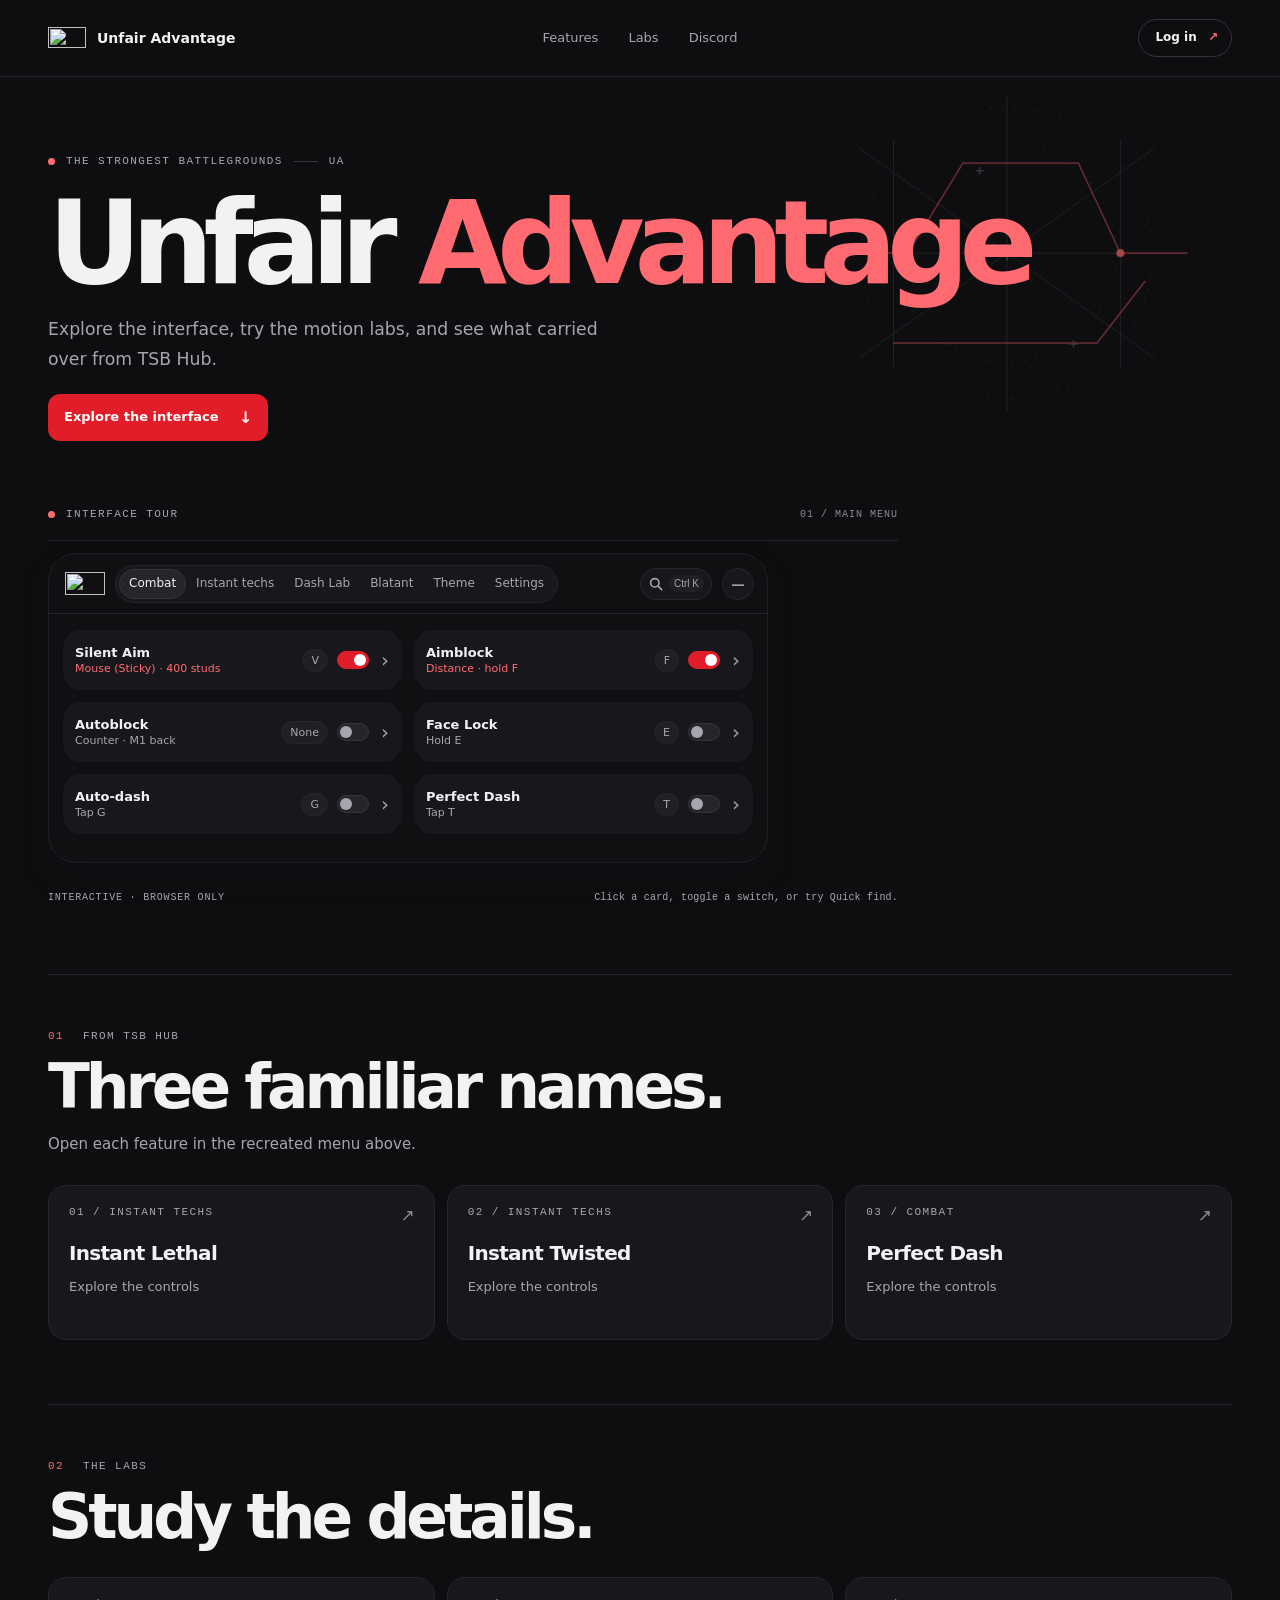
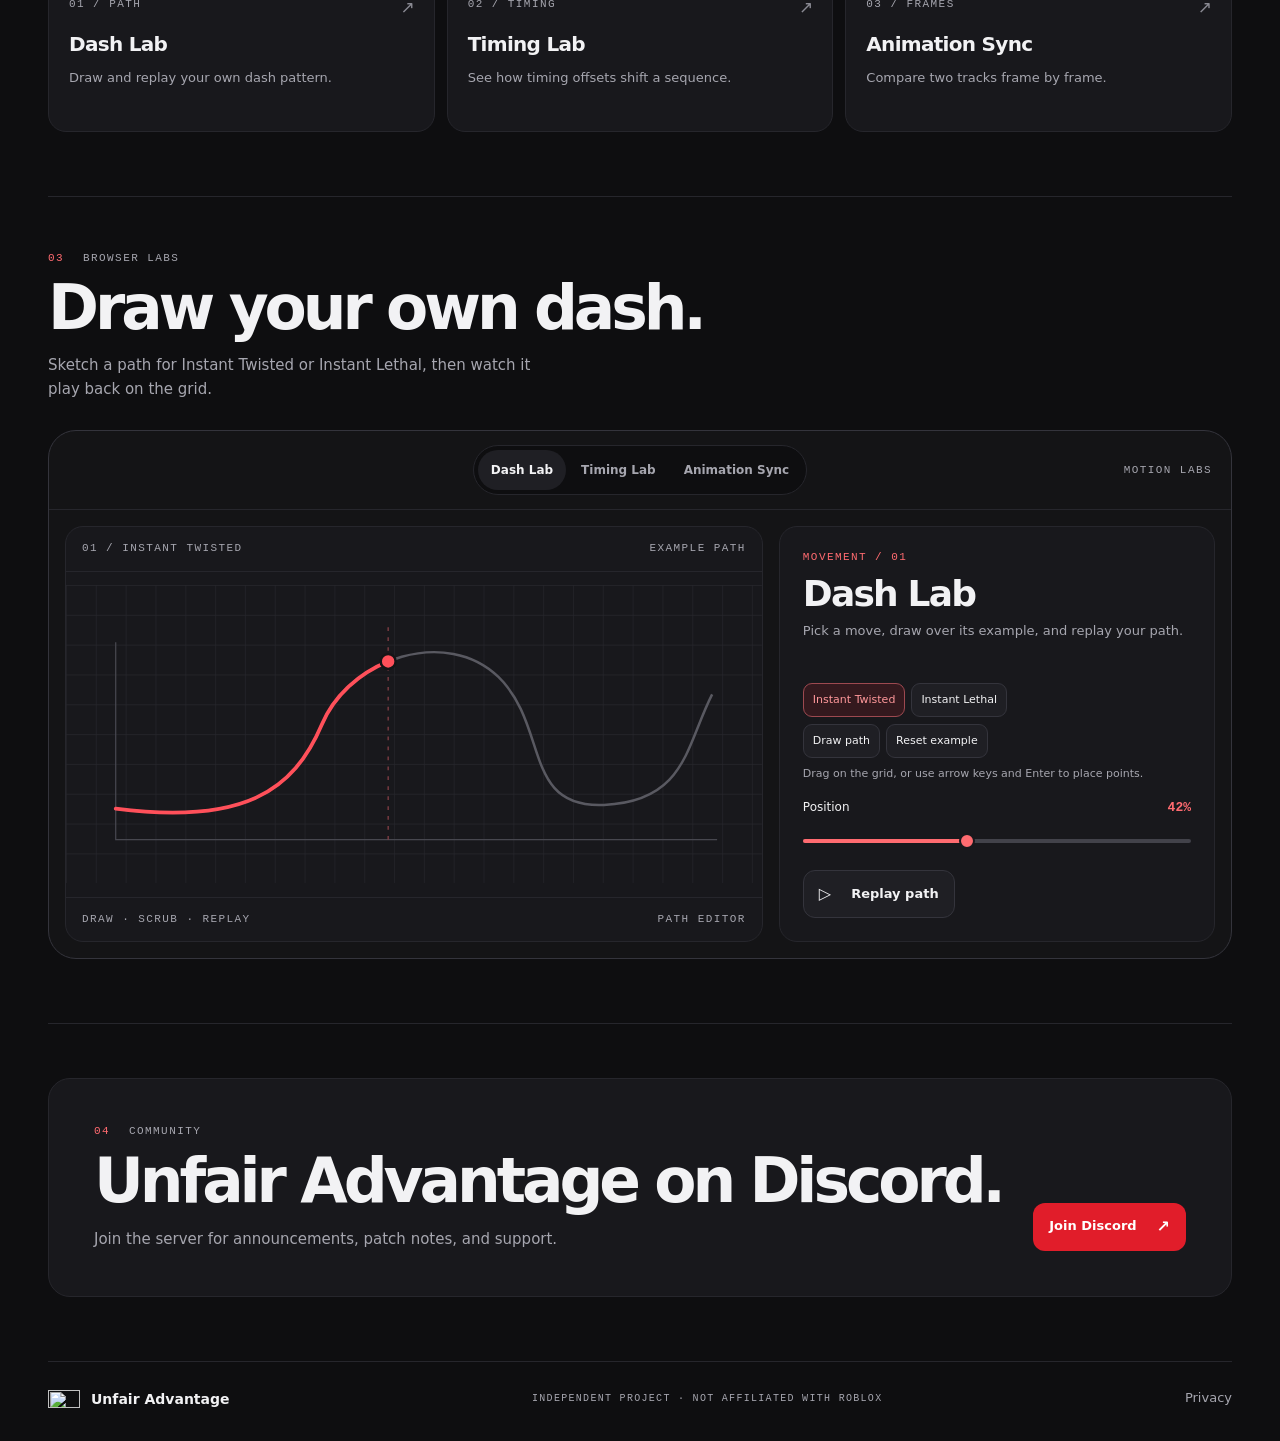
==== index.html @ ab9b1383 "Add files via upload" ====
<!doctype html>
<html lang="en">
<head>
  <meta charset="utf-8">
  <meta name="viewport" content="width=device-width, initial-scale=1">
  <meta name="theme-color" content="#0e0e10">
  <meta name="description" content="Explore the Unfair Advantage interface, TSB Hub feature showcase, and interactive motion labs.">
  <title>Unfair Advantage</title>
  <link rel="icon" href="assets/ua-mark.png" type="image/png">
  <link rel="stylesheet" href="site.css">
  <link rel="stylesheet" href="hub-preview.css">
  <link rel="stylesheet" href="motion.css">
  <script defer src="site.js"></script>
  <script defer src="hub-preview.js"></script>
</head>
<body id="top">
  <a class="skip" href="#main">Skip to content</a>
  <header class="site-header">
    <div class="wrap head-inner">
      <a class="brand" href="#top"><img src="assets/ua-mark.png" alt="" width="38" height="21"> <span>Unfair<span class="brand-gap"> </span>Advantage</span></a>
      <nav aria-label="Main navigation"><a href="#features">Features</a><a href="#labs">Labs</a><a href="#discord">Discord</a></nav>
      <a class="head-action" href="login.html">Log in <span aria-hidden="true">↗</span></a>
    </div>
  </header>

  <main id="main">
    <section class="hero product-hero wrap" aria-labelledby="hero-title">
      <svg class="hero-geometry" viewBox="0 0 460 360" fill="none" aria-hidden="true">
        <path class="geometry-grid" d="M230 18v324M46 180h368M78 72l304 216M78 288 382 72M114 64v232M346 64v232"/>
        <circle class="geometry-ring" cx="230" cy="180" r="112"/><circle class="geometry-ring" cx="230" cy="180" r="149"/>
        <path class="geometry-line" pathLength="1" d="M46 180h83l56-92h118l43 92h68M114 272h208l49-63"/>
        <path class="geometry-mark" d="M222 180h16m-8-8v16m-32-92h8m-4-4v8m92 173h8m-4-4v8"/>
        <circle class="geometry-node" cx="346" cy="180" r="4"/>
      </svg>
      <div class="hero-copy">
        <p class="eyebrow intro" style="--step:0"><span class="signal"></span> THE STRONGEST BATTLEGROUNDS <span class="eyebrow-rule"></span> UA</p>
        <h1 id="hero-title"><span class="title-mask"><span class="title-word">Unfair</span></span> <span class="title-mask title-accent"><span class="title-word">Advantage</span></span></h1>
        <p class="hero-description intro" style="--step:2">Explore the interface, try the motion labs, and see what carried over from TSB Hub.</p>
        <a class="button primary hero-action intro" style="--step:3" href="#interface">Explore the interface <span aria-hidden="true">↓</span></a>
      </div>
      <section id="interface" class="interface-stage intro" style="--step:4" aria-label="Interactive interface tour">
        <div class="stage-bar">
          <span class="eyebrow"><i class="signal"></i> INTERFACE TOUR</span>
          <span class="stage-index">01 / MAIN MENU</span>
        </div>
        <div class="stage-canvas">
          <div class="hub-window" id="hub-window">
            <div class="hub-header">
              <img src="assets/ua-mark.png" alt="" width="40" height="23">
              <div class="hub-nav" id="hub-nav" aria-label="Script pages"></div>
              <button class="hub-search" type="button" id="find-open" aria-label="Quick find"><svg viewBox="0 0 20 20" aria-hidden="true"><circle cx="8.5" cy="8.5" r="5.25"/><path d="m13 13 4 4"/></svg><kbd>Ctrl K</kbd></button>
              <button class="hub-icon" type="button" id="hub-minimize" aria-label="Minimize menu">−</button>
            </div>
            <div class="hub-content" id="hub-content"><noscript><p>Enable JavaScript to try the main menu.</p></noscript></div>
            <dialog class="hub-find" id="hub-find" aria-label="Quick find">
              <div class="hub-find-head"><input id="find-query" aria-label="Find a feature" placeholder="Find a feature" autocomplete="off" maxlength="80"><button type="button" class="hub-icon" id="find-close" aria-label="Close quick find">×</button></div>
              <div id="find-results" class="find-results"></div>
            </dialog>
          </div>
          <button class="hub-pill" type="button" id="hub-restore" hidden><img src="assets/ua-mark.png" width="33" height="19" alt=""> <span id="hub-count">0</span><span class="sr-only">Restore main menu</span></button>
        </div>
        <div class="stage-bar stage-foot"><span>INTERACTIVE · BROWSER ONLY</span><span id="stage-hint" role="status">Click a card, toggle a switch, or try Quick find.</span></div>
      </section>
    </section>

    <section class="labs wrap" id="features" aria-labelledby="features-title">
      <div class="section-head" data-reveal><p class="eyebrow"><span class="index">01</span> FROM TSB HUB</p><h2 id="features-title">Three familiar names.</h2><p>Open each feature in the recreated menu above.</p></div>
      <div class="lab-index" data-reveal>
        <a href="#interface" data-feature="lethal"><span class="card-index">01 / INSTANT TECHS</span><span class="card-arrow" aria-hidden="true">↗</span><strong>Instant Lethal</strong><span>Explore the controls</span></a>
        <a href="#interface" data-feature="twisted"><span class="card-index">02 / INSTANT TECHS</span><span class="card-arrow" aria-hidden="true">↗</span><strong>Instant Twisted</strong><span>Explore the controls</span></a>
        <a href="#interface" data-feature="perfect"><span class="card-index">03 / COMBAT</span><span class="card-arrow" aria-hidden="true">↗</span><strong>Perfect Dash</strong><span>Explore the controls</span></a>
      </div>
    </section>

    <section class="labs wrap" id="labs" aria-labelledby="labs-title">
      <div class="section-head" data-reveal><p class="eyebrow"><span class="index">02</span> THE LABS</p><h2 id="labs-title">Study the details.</h2></div>
      <div class="lab-index" data-reveal>
        <a href="#preview" data-open="dash"><span class="card-index">01 / PATH</span><span class="card-arrow" aria-hidden="true">↗</span><strong>Dash Lab</strong><span>Draw and replay your own dash pattern.</span></a>
        <a href="#preview" data-open="timing"><span class="card-index">02 / TIMING</span><span class="card-arrow" aria-hidden="true">↗</span><strong>Timing Lab</strong><span>See how timing offsets shift a sequence.</span></a>
        <a href="#preview" data-open="sync"><span class="card-index">03 / FRAMES</span><span class="card-arrow" aria-hidden="true">↗</span><strong>Animation Sync</strong><span>Compare two tracks frame by frame.</span></a>
      </div>
    </section>

    <section class="preview wrap" id="preview" aria-labelledby="preview-title">
      <div class="section-head" data-reveal><p class="eyebrow"><span class="index">03</span> BROWSER LABS</p><h2 id="preview-title">Draw your own dash.</h2><p>Sketch a path for Instant Twisted or Instant Lethal, then watch it play back on the grid.</p></div>
      <div class="console" data-reveal>
        <div class="console-header">
          <img src="assets/ua-mark.png" alt="" width="30" height="17">
          <div class="tabs" aria-label="Browser labs" role="tablist">
            <span class="tab-pill" aria-hidden="true"></span>
            <button id="tab-dash" type="button" role="tab" aria-selected="true" aria-controls="lab-panel" data-tab="dash">Dash Lab</button>
            <button id="tab-timing" type="button" role="tab" aria-selected="false" aria-controls="lab-panel" data-tab="timing" tabindex="-1">Timing Lab</button>
            <button id="tab-sync" type="button" role="tab" aria-selected="false" aria-controls="lab-panel" data-tab="sync" tabindex="-1">Animation Sync</button>
          </div>
          <span class="console-label">MOTION LABS</span>
        </div>
          <div class="console-body" id="lab-panel" role="tabpanel" aria-labelledby="tab-dash">
          <div class="screen">
            <div class="screen-head"><span id="sample-label">01 / PATH TRACE</span><span id="plot-status">EXAMPLE PATH</span></div>
            <svg id="plot" viewBox="0 0 560 240" role="img" aria-labelledby="plot-title">
              <title id="plot-title">Example dash path</title>
              <defs><pattern id="sample-grid" width="24" height="24" patternUnits="userSpaceOnUse"><path d="M24 0H0V24" fill="none" stroke="#26262c"/></pattern></defs>
              <path fill="url(#sample-grid)" d="M0 0h560v240H0z"/>
              <path d="M40 46v159h484" fill="none" stroke="#47474f"/>
              <path id="reference" fill="none" stroke="#a6a6af" stroke-width="2" stroke-dasharray="5 5"/>
              <path id="track" d="M40 182C159 182 143 69 253 88S410 106 520 47" fill="none" stroke="#595961" stroke-width="2"/>
              <path id="trace" pathLength="1" d="M40 182C159 182 143 69 253 88S410 106 520 47" fill="none" stroke="#ff505a" stroke-width="3" stroke-linecap="round"/>
              <line id="cursor" x1="40" y1="34" x2="40" y2="205" stroke="#8a4148" stroke-dasharray="3 5"/>
              <path id="trace-wake" pathLength="1" stroke="#ff6b70" stroke-width="8" stroke-linecap="round" fill="none" opacity="0" aria-hidden="true"/>
              <circle id="trace-arrival" cx="40" cy="182" r="10" fill="none" stroke="#ff6b70" stroke-width="1.5" opacity="0" aria-hidden="true"/>
              <circle id="playhead" cx="40" cy="182" r="6" fill="#ff505a" stroke="#141416" stroke-width="2"/>
              <circle id="draw-cursor" cx="40" cy="182" r="8" fill="none" stroke="#f2f2f4" stroke-width="1.5" hidden/>
            </svg>
            <div class="screen-foot"><span id="plot-guide">DRAG TO DRAW</span><span id="plot-end">PATH EDITOR</span></div>
          </div>
          <div class="controls">
            <p class="eyebrow" id="lab-kicker">MOVEMENT / 01</p>
            <h3 id="lab-title">Dash Lab</h3>
            <p id="lab-description">Follow the trace to see how the sample changes direction.</p>
            <div class="dash-options" id="dash-options">
              <div class="pattern-picker" role="group" aria-label="Dash pattern">
                <button type="button" aria-pressed="true" data-pattern="twisted">Instant Twisted</button>
                <button type="button" aria-pressed="false" data-pattern="lethal">Instant Lethal</button>
              </div>
              <div class="draw-actions"><button type="button" id="draw-path" aria-pressed="false">Draw path</button><button type="button" id="reset-path">Reset example</button></div>
              <p class="draw-help" id="draw-help">Drag on the grid, or use arrow keys and Enter to place points.</p>
              <p class="sr-only" id="draw-status" role="status"></p>
            </div>
            <div class="readout"><label for="scrub" id="scrub-label">Position</label><output id="scrub-output" for="scrub">42%</output></div>
            <div class="scrubber"><input id="scrub" type="range" min="0" max="100" value="42" aria-labelledby="scrub-label"></div>
            <button class="button replay" id="replay" type="button"><span aria-hidden="true">▷</span><span id="replay-label">Replay path</span></button>
          </div>
        </div>
        <noscript><p class="no-script">Enable JavaScript to switch labs and replay the samples.</p></noscript>
      </div>
    </section>

    <section class="release wrap" id="discord" aria-labelledby="discord-title">
      <div class="release-inner" data-reveal>
        <div><p class="eyebrow"><span class="index">04</span> COMMUNITY</p><h2 id="discord-title">Unfair Advantage on Discord.</h2><p>Join the server for announcements, patch notes, and support.</p></div>
        <a class="button primary" href="https://discord.gg/B6msymERJM" target="_blank" rel="noopener noreferrer">Join Discord <span aria-hidden="true">↗</span></a>
      </div>
    </section>
  </main>

  <footer class="wrap footer">
    <a class="brand" href="#top"><img src="assets/ua-mark.png" alt="" width="32" height="18"> <span>Unfair Advantage</span></a>
    <span>INDEPENDENT PROJECT · NOT AFFILIATED WITH ROBLOX</span>
    <a class="back" href="privacy.html">Privacy</a>
  </footer>
</body>
</html>
---- site.css ----
@font-face{font-family:Montserrat;src:url('assets/montserrat.woff2') format('woff2');font-style:normal;font-weight:500 600;font-display:swap}
:root{color-scheme:dark;--bg:#0e0e10;--surface:#18181c;--raised:#1f1f24;--line:#26262c;--strong:#34343c;--text:#f2f2f4;--muted:#a6a6af;--dim:#8a8a93;--red:#e11d2a;--signal:#ff6b70;--ease:cubic-bezier(.23,1,.32,1);--sine:cubic-bezier(.39,.575,.565,1);--mono:ui-monospace,Consolas,monospace}
*,*::before,*::after{box-sizing:border-box}
html{scroll-behavior:smooth;scroll-padding-top:30px}
body{margin:0;background:var(--bg);color:var(--text);font:500 15px/1.6 Montserrat,system-ui,sans-serif}
a{color:inherit;text-decoration:none}button,input{font:inherit}button{cursor:pointer}
button:focus-visible,a:focus-visible,input:focus-visible{outline:2px solid var(--signal);outline-offset:4px}
h1,h2,h3,p,figure{margin:0}h1,h2,h3,strong{font-weight:600}
.wrap{width:min(1200px,calc(100% - 96px));margin-inline:auto}
.skip{position:fixed;top:12px;left:12px;z-index:2;background:var(--surface);padding:8px 16px;transform:translateY(-150%)}.skip:focus{transform:none}
.site-header{border-bottom:1px solid var(--line)}.head-inner{min-height:76px;display:grid;grid-template-columns:1fr auto 1fr;align-items:center;gap:26px}
.brand{display:inline-flex;align-items:center;gap:11px;width:fit-content;font-size:14px;font-weight:600;white-space:nowrap}.brand img,.console-header>img{object-fit:contain}.brand-gap{display:inline}
nav{display:flex;gap:30px}nav a,.back{font-size:13px;color:var(--muted);transition:color 140ms var(--sine)}nav a:hover,.back:hover{color:var(--text)}
.head-action{justify-self:end;border:1px solid var(--strong);border-radius:100px;padding:8px 13px 8px 16px;font-size:12px;font-weight:600;white-space:nowrap;transition:background 140ms var(--sine),border-color 140ms var(--sine)}.head-action:hover{background:var(--surface);border-color:var(--dim)}.head-action span{margin-left:7px;color:var(--signal)}
.hero{min-height:560px;display:grid;grid-template-columns:1fr .99fr;align-items:center;gap:clamp(28px,5vw,76px);padding-block:62px 56px}
.eyebrow,.blueprint-head,figcaption,.screen-head,.screen-foot,.console-label,.card-index,.footer>span{font:500 11px/1.4 var(--mono);letter-spacing:.13em;color:var(--muted)}
.eyebrow{display:flex;align-items:center;gap:11px}.signal{width:7px;height:7px;background:var(--signal);border-radius:50%}.eyebrow-rule{width:24px;height:1px;background:var(--strong)}
.hero h1{font-size:clamp(57px,7.8vw,115px);line-height:.94;letter-spacing:-.093em;margin:23px 0 26px}.hero h1 span{color:var(--signal)}
.hero-description{color:var(--muted);font-size:clamp(15px,1.35vw,18px);max-width:395px;line-height:1.7;margin-bottom:29px}
.button{display:inline-flex;align-items:center;justify-content:space-between;gap:20px;min-height:46px;padding:10px 15px;border-radius:12px;font-size:13px;font-weight:600;transition:background 140ms var(--sine),border-color 140ms var(--sine),transform 340ms cubic-bezier(.2,.85,.3,1.36);width:fit-content}.button:active{transform:scale(.95);transition-duration:80ms}.button span{font-size:16px}.primary{background:var(--red);color:#fff;border:1px solid transparent}.primary:hover{background:#c21824}
.blueprint{overflow:hidden;background:#141416;border:1px solid var(--strong);border-radius:22px}.blueprint-head,figcaption{padding:15px 20px;display:flex;align-items:center;justify-content:space-between;gap:12px}.blueprint-head{border-bottom:1px solid var(--line)}figcaption{border-top:1px solid var(--line)}.blueprint-head i{display:inline-block;width:6px;height:6px;border:1px solid var(--signal);margin-right:6px}.hero-trace{width:100%;display:block}.hero-route{stroke-dasharray:1;animation:draw 840ms 240ms var(--ease) both}
.intro{animation:enter 580ms calc(50ms + var(--step,0)*80ms) var(--ease) both}@keyframes enter{from{opacity:0;translate:0 14px}to{opacity:1;translate:0 0}}@keyframes draw{from{stroke-dashoffset:1}to{stroke-dashoffset:0}}
.labs,.preview,.release{padding-block:54px 64px;border-top:1px solid var(--line)}.section-head{margin-bottom:29px}.index{color:var(--signal);min-width:24px}.section-head h2,.release h2{font-size:clamp(32px,4.8vw,62px);letter-spacing:-.066em;line-height:1.03;margin-top:10px}.section-head>p:not(.eyebrow),.release p:not(.eyebrow){color:var(--muted);margin-top:14px;max-width:53ch}
.lab-index{display:grid;grid-template-columns:repeat(3,1fr);gap:12px}.lab-index a{display:grid;align-content:start;position:relative;gap:8px;min-height:155px;padding:19px 44px 19px 20px;background:var(--surface);border:1px solid var(--line);border-radius:18px;transition:background 140ms var(--sine),border-color 140ms var(--sine),translate 260ms var(--ease)}.lab-index a:hover{background:var(--raised);border-color:var(--strong);translate:0 -3px}.lab-index strong{font-size:20px;letter-spacing:-.035em;margin-top:8px}.lab-index a>span:last-child{font-size:13px;color:var(--muted)}.card-arrow{position:absolute;top:16px;right:19px;font-size:17px;color:var(--dim)}.lab-index a:hover .card-arrow{color:var(--signal)}
.console{border-radius:28px;border:1px solid var(--strong);background:#141416;overflow:hidden}.console-header{display:grid;grid-template-columns:1fr auto 1fr;align-items:center;gap:16px;padding:14px 19px;border-bottom:1px solid var(--line)}.console-label{justify-self:end}.tabs{display:flex;position:relative;isolation:isolate;gap:2px;padding:4px;border:1px solid var(--line);border-radius:100px;background:var(--bg)}.tabs button{z-index:1;flex:1 0 auto;white-space:nowrap;min-height:40px;padding:5px 13px;border:0;border-radius:100px;background:none;color:var(--muted);font-size:12px;font-weight:600;transition:color 140ms var(--sine)}.tabs button[aria-selected=true]{color:var(--text);background:var(--raised)}.tabs.enhanced button[aria-selected=true]{background:none}.tab-pill{position:absolute;inset:4px auto 4px 0;border-radius:100px;background:var(--raised);transition:transform 360ms var(--ease),width 360ms var(--ease);width:0}
.console-body{display:grid;grid-template-columns:1.6fr 1fr;gap:16px;padding:16px}.screen,.controls{min-width:0;border:1px solid var(--line);border-radius:18px;background:var(--surface);overflow:hidden}.screen{display:grid;align-content:space-between}.screen-head,.screen-foot{display:flex;justify-content:space-between;padding:14px 16px;gap:6px}.screen-head{border-bottom:1px solid var(--line)}.screen-foot{border-top:1px solid var(--line)}#plot{display:block;width:100%;height:auto}.controls{display:flex;flex-direction:column;padding:23px;align-items:stretch}.controls .eyebrow,#scrub-output{color:var(--signal)}.controls h3{font-size:clamp(22px,3vw,36px);line-height:1.1;letter-spacing:-.05em;margin-top:8px}.controls>p:not(.eyebrow){color:var(--muted);font-size:13px;margin:8px 0 20px;min-height:3.2em}.readout{display:flex;justify-content:space-between;gap:12px;font-size:12px;margin-top:auto}.readout output{font:600 13px/1.6 var(--mono);font-variant-numeric:tabular-nums}.controls input{display:block;width:100%;min-height:40px;margin:1px 0 7px;accent-color:var(--red);cursor:ew-resize}.replay,.secondary{background:var(--raised);color:var(--text);border:1px solid var(--strong)}.replay:hover,.secondary:hover{background:#25252b;border-color:#53535e}.no-script{padding:0 16px 16px;color:var(--muted)}
.release-inner{background:var(--surface);border:1px solid var(--line);border-radius:22px;padding:clamp(20px,5vw,45px);display:flex;justify-content:space-between;gap:22px;align-items:end}.release-inner .button{flex:none}
.footer{border-top:1px solid var(--line);display:flex;align-items:center;justify-content:space-between;gap:16px;padding-block:26px 31px}.footer>span{font-size:10px;text-align:center}.back{white-space:nowrap}
@media(max-width:1000px){.wrap{width:calc(100% - 64px)}.hero{min-height:0}.hero h1{font-size:clamp(48px,8.2vw,92px)}.console-body{grid-template-columns:1.35fr 1fr}}
@media(max-width:740px){.wrap{width:calc(100% - 40px)}.head-inner{min-height:65px;grid-template-columns:1fr auto}.head-inner nav{display:none}.hero{grid-template-columns:1fr;gap:29px;padding-block:46px 37px}.hero h1{font-size:clamp(51px,12.6vw,82px);margin-block:18px}.hero-description{margin-bottom:23px}.blueprint{max-width:540px;width:100%}.labs,.preview,.release{padding-block:35px 44px}.lab-index{grid-template-columns:1fr}.lab-index a{min-height:0;padding:15px 44px 15px 18px;gap:4px}.lab-index strong{margin-top:3px}.console-header{display:flex;justify-content:center;padding:9px 4px}.console-header>img,.console-label{display:none}.console-body{grid-template-columns:1fr;padding:10px;gap:10px}.controls{padding:17px}.controls>p:not(.eyebrow){min-height:0}.release-inner{align-items:start;flex-direction:column}.footer{flex-wrap:wrap}.footer>span{order:3;text-align:left;width:100%}}
@media(max-width:370px){.wrap{width:calc(100% - 28px)}.head-inner{gap:7px}.head-action{padding-inline:8px;font-size:10px}.brand{gap:7px;font-size:12px}.brand img{width:30px}.tabs button{padding-inline:8px}}
@media(prefers-reduced-motion:reduce){html{scroll-behavior:auto}*,*::before,*::after{animation:none!important;transition:none!important}.lab-index a:hover{translate:none}.button:active{transform:none}}
#trace{stroke-dasharray:1}
.scrubber{--progress:42%;position:relative;margin:1px 0 7px;display:grid;align-items:center}
.scrubber::before,.scrubber::after{content:"";position:absolute;left:0;top:50%;height:4px;border-radius:100px;translate:0 -50%;pointer-events:none}
.scrubber::before{width:100%;background:#42424a}.scrubber::after{width:var(--progress);background:var(--signal)}
.scrubber input{appearance:none;position:relative;z-index:1;height:44px;margin:0;background:transparent;border:0;border-radius:8px}
.scrubber input::-webkit-slider-runnable-track{height:4px;background:transparent}.scrubber input::-webkit-slider-thumb{appearance:none;width:16px;height:16px;margin-top:-6px;border:2px solid var(--surface);border-radius:50%;background:var(--signal)}
.scrubber input::-moz-range-track{height:4px;background:transparent}.scrubber input::-moz-range-thumb{box-sizing:border-box;width:16px;height:16px;border:2px solid var(--surface);border-radius:50%;background:var(--signal)}
@media(forced-colors:active){.scrubber::before,.scrubber::after{display:none}.scrubber input{appearance:auto}}
.dash-options{margin-bottom:15px}.pattern-picker,.draw-actions{display:flex;flex-wrap:wrap;gap:6px}.draw-actions{margin-top:7px}.dash-options button{border:1px solid var(--strong);background:var(--raised);color:var(--text);border-radius:9px;padding:6px 9px;font-size:11px;min-height:34px}.dash-options button:hover{background:#25252b}.dash-options button[aria-pressed=true]{border-color:#9d4950;background:#34191e;color:#ff989b}.draw-help{color:var(--muted);font-size:11px;margin-top:7px}.screen #plot.drawing{cursor:crosshair;touch-action:none;outline:1px solid var(--signal);outline-offset:-1px}.replay:disabled{cursor:default;opacity:.5}#replay-label{font-size:inherit}
---- hub-preview.css ----
[hidden]{display:none!important}
.sr-only{position:absolute;width:1px;height:1px;padding:0;margin:-1px;overflow:hidden;clip-path:inset(50%);white-space:nowrap}
.product-hero{display:block;padding-block:clamp(40px,6vw,78px) 54px;min-height:0}
.product-hero .hero-copy{text-align:left;margin-bottom:clamp(27px,4vw,47px)}
.product-hero .eyebrow{justify-content:flex-start}
.product-hero h1{font-size:clamp(36px,9vw,116px);letter-spacing:-.087em;line-height:1.05;margin:14px 0 11px}
.product-hero .hero-description{margin:0;max-width:52ch}
.interface-stage{width:min(850px,100%);background:transparent}
.stage-bar{display:flex;justify-content:space-between;align-items:center;gap:10px;padding:10px 0;min-height:53px}
.stage-canvas{display:grid;align-items:start;justify-items:start;min-height:250px;padding:12px 0;background:transparent}
.stage-foot{min-height:45px;font:500 10px/1.45 var(--mono);letter-spacing:.08em;color:var(--muted)}
#stage-hint{text-align:right;letter-spacing:.02em}
.hub-window{position:relative;color:var(--text);background:#101012;border:1px solid #202024;box-shadow:0 15px 26px #10101380}
.hub-window{width:min(720px,100%);border-radius:28px;overflow:hidden}.hub-window.high-contrast{border-color:var(--muted)}
.hub-header{display:flex;align-items:center;gap:10px;min-height:60px;padding:10px 13px 10px 16px;border-bottom:1px solid var(--line)}
.hub-header>img{flex:none;object-fit:contain}
.hub-nav{position:relative;isolation:isolate;display:flex;min-width:0;overflow:auto;scrollbar-width:none;margin-right:auto;padding:3px;background:var(--surface);border:1px solid var(--line);border-radius:999px}
.hub-nav::-webkit-scrollbar{display:none}
.hub-nav button{position:relative;z-index:1;border:0;border-radius:999px;padding:5px 10px;min-height:28px;white-space:nowrap;background:transparent;color:var(--muted);font-size:12px;transition:color .14s}
.hub-nav button:hover,.hub-nav button[aria-pressed=true]{color:var(--text)}
.hub-indicator{position:absolute;top:3px;bottom:3px;left:0;border-radius:999px;background:#25252b;border:1px solid #34343c;pointer-events:none;transition:transform 360ms var(--ease),width 360ms var(--ease)}
.hub-search,.hub-icon{display:inline-flex;align-items:center;justify-content:center;gap:5px;flex:none;border-radius:999px;background:var(--surface);color:var(--muted);border:1px solid var(--line);height:32px;transition:background .14s,color .14s}
.hub-search:hover,.hub-icon:hover{background:#25252b;color:var(--text)}
.hub-icon{width:32px;font-size:19px}.hub-search{padding:0 7px}.hub-search kbd{font:500 10px Montserrat,sans-serif;background:var(--raised);border-radius:999px;padding:3px 5px;white-space:nowrap}
.hub-search svg{width:16px;height:16px;fill:none;stroke:currentColor;stroke-width:2;stroke-linecap:round;stroke-linejoin:round}
.hub-content{min-height:178px;padding:16px 14px 28px}.hub-grid{display:grid;grid-template-columns:repeat(2,minmax(0,1fr));gap:12px}
.hub-card{display:flex;align-items:center;min-height:60px;background:var(--surface);border-radius:18px;gap:9px;padding:0 10px 0 12px;transition:background 140ms var(--sine)}
.hub-card:hover{background:#25252b}.hub-card-open{min-width:0;flex:1;display:grid;text-align:left;color:var(--text);background:none;border:0;padding:8px 0;line-height:1.25}.hub-card-open strong{font-size:13px}.hub-card-open small{font-size:11px;color:var(--muted);overflow:hidden;text-overflow:ellipsis;white-space:nowrap}.hub-card[data-on=true] small{color:var(--signal)}
.hub-chip{color:var(--muted);font-size:11px;line-height:1.2;background:var(--raised);border:1px solid var(--line);border-radius:100px;padding:4px 8px;white-space:nowrap}
.hub-chevron{padding:0 3px;border:0;background:none;font-size:20px;line-height:32px;color:var(--muted)}
.hub-switch{position:relative;flex:none;width:32px;height:18px;padding:0;border:1px solid var(--strong);border-radius:999px;background:#25252b;transition:background 240ms var(--ease),border-color 240ms var(--ease)}
.hub-switch::after{content:"";position:absolute;left:2px;top:2px;width:12px;height:12px;border-radius:50%;background:var(--muted);transition:transform 340ms cubic-bezier(.2,.85,.3,1.35),background .14s}
.hub-switch[aria-checked=true]{background:var(--red);border-color:var(--red)}.hub-switch[aria-checked=true]::after{background:#fff;transform:translateX(14px)}
.hub-switch:active::after{scale:1.12 .9}.hub-switch:focus-visible,.hub-nav button:focus-visible{outline-offset:1px}
.hub-detail-top{display:flex;align-items:center;gap:10px;margin:0 0 13px;padding:0 2px}.hub-detail-top h2{font-size:16px;margin-right:auto;line-height:1.3}.hub-detail-top h2 span{color:var(--muted)}
.hub-group{background:var(--surface);border-radius:18px;padding:11px}.hub-group h3{color:var(--muted);font-size:12px;margin:0 0 7px 3px}.hub-row{display:flex;align-items:center;justify-content:space-between;gap:9px;min-height:38px;border-radius:11px;background:var(--raised);padding:6px 9px;font-size:12px}.hub-row+.hub-row{margin-top:5px}.hub-row select{max-width:52%;background:var(--bg);color:var(--text);border:1px solid var(--strong);border-radius:8px;padding:4px;font:inherit}.hub-row output{color:var(--signal)}.hub-row input{accent-color:var(--red);width:min(32%,100px)}.hub-detail-note{color:var(--muted);font-size:11px;margin:11px 0 0 2px}
.hub-pill{display:flex;align-items:center;gap:12px;border-radius:100px;color:var(--signal);background:#101012;border:1px solid var(--strong);box-shadow:0 10px 20px #14141860;padding:8px 15px;min-height:44px;font-size:13px;font-weight:600}.hub-pill img{object-fit:contain}
.hub-find{position:absolute;inset:8px 0 auto;margin:0 auto;width:min(400px,calc(100% - 26px));border:1px solid var(--strong);background:var(--surface);color:var(--text);border-radius:18px;padding:10px;box-shadow:0 10px 20px #0008;z-index:3}
.hub-find-head{display:flex;align-items:center;gap:8px}.hub-find input{width:100%;min-width:0;background:var(--raised);border:1px solid var(--strong);border-radius:11px;padding:8px 10px;color:var(--text);font-size:13px}.find-results{max-height:132px;overflow:auto;margin-top:5px}.find-results button{display:block;text-align:left;width:100%;border:0;border-radius:9px;background:none;color:var(--text);padding:6px 8px;font-size:12px}.find-results small,.find-empty{color:var(--muted);padding-left:5px}.find-results button:hover{background:var(--raised)}.find-empty{font-size:12px;padding:6px}
@media(max-width:740px){.stage-canvas{padding:27px 10px;min-height:320px}.hub-header{gap:6px;padding:8px}.hub-header>img{width:29px}.hub-nav button{padding-inline:8px}.hub-search kbd{display:none}.hub-search{width:32px}.hub-content{padding:12px 10px 18px}.hub-grid{gap:7px}.hub-card{border-radius:13px;gap:4px;padding-inline:7px}.hub-card-open strong{font-size:11px}.hub-card-open small{font-size:10px}.hub-card .hub-chip{display:none}.hub-detail-top h2{font-size:13px}.hub-group{padding:8px}.hub-row{font-size:11px}.stage-bar{padding-inline:10px}.stage-bar .eyebrow{font-size:9px;letter-spacing:.035em;gap:5px}.stage-foot{font-size:9px}}
@media(max-width:390px){.hub-detail-grid{grid-template-columns:1fr}.hub-card{min-height:65px}.hub-card .hub-chevron{display:none}}
@media(prefers-reduced-motion:reduce){.hub-switch:active::after{scale:none}}
.no-menu-motion .hub-indicator,.no-menu-motion .hub-switch,.no-menu-motion .hub-switch::after{transition:none}
.product-hero .stage-canvas{padding-inline:0;min-height:250px}
.product-hero .stage-bar{padding-inline:0}
---- motion.css ----
[hidden]{display:none!important}

@view-transition { navigation:auto; }
::view-transition-old(root){animation:page-out 190ms ease-in both}
::view-transition-new(root){animation:page-in 440ms cubic-bezier(.22,1,.36,1) both}
@keyframes page-out{to{opacity:0;transform:translateY(-5px)}}
@keyframes page-in{from{opacity:0;transform:translateY(12px)}to{opacity:1;transform:none}}

.product-hero{position:relative;isolation:isolate}
.hero-copy,.interface-stage{position:relative;z-index:1}
.title-mask{display:inline-block;overflow:clip;padding:.06em .09em .12em .025em;margin:-.06em -.09em -.12em -.025em;vertical-align:bottom}
.product-hero h1 .title-word,.product-hero h1 .title-mask{color:inherit}
.product-hero h1 .title-accent{color:var(--signal)}
.title-word{display:block;animation:title-seat 830ms 110ms cubic-bezier(.16,1,.3,1) both}
.title-accent .title-word{animation-delay:210ms}
@keyframes title-seat{from{opacity:0;transform:translateY(105%) rotate(4deg)}to{opacity:1;transform:none}}
.hero-action{margin-top:20px}.hero-action span,.head-action span{display:inline-block;transition:transform 270ms var(--ease)}
.hero-action:hover span,.hero-action:focus-visible span{transform:translateY(3px)}
.head-action:hover span,.head-action:focus-visible span{transform:translate(2px,-2px)}
.head-action-back{display:inline-flex;align-items:center;gap:6px;padding-inline:13px}
.head-action-back svg{flex:none;color:var(--signal);transition:transform 270ms var(--ease)}
.head-action-back:hover svg,.head-action-back:focus-visible svg{transform:translateX(-2px)}
@media(max-width:370px){.head-action-back{padding-inline:8px}}
.hero-geometry{position:absolute;z-index:0;inset:0 0 auto auto;width:min(38%,460px);height:auto;pointer-events:none;opacity:.65}
.geometry-grid,.geometry-ring{stroke:#313137;stroke-width:1;animation:geometry-in 850ms 180ms var(--ease) both}.geometry-ring{stroke-dasharray:3 9;transform-origin:center}
.geometry-line{stroke:#a5424a;stroke-width:1.5;stroke-linecap:round;stroke-linejoin:round;stroke-dasharray:1;animation:geometry-draw 1150ms 200ms var(--ease) both}
.geometry-mark{stroke:#6a6970;stroke-width:1;animation:enter 660ms 440ms var(--ease) both}.geometry-node{fill:var(--signal);animation:enter 700ms 430ms var(--ease) both}
@keyframes geometry-in{from{opacity:0;transform:scale(.92)}to{opacity:1;transform:none}}
@keyframes geometry-draw{from{stroke-dashoffset:1}to{stroke-dashoffset:0}}
.stage-index{font:500 10px/1.45 var(--mono);color:var(--dim);letter-spacing:.1em}
.stage-bar::after{content:"";position:absolute;bottom:0;left:0;width:100%;height:1px;background:var(--line);transform-origin:left;animation:stage-rule 960ms 310ms var(--ease) both}
.stage-bar{position:relative}.stage-foot::after{display:none}
@keyframes stage-rule{from{opacity:0;transform:scaleX(.05)}to{opacity:1;transform:none}}
.stage-canvas .hub-window{transform-origin:top left}.stage-canvas .hub-content{overflow:hidden}.stage-canvas .hub-card-open:focus-visible{outline-offset:-2px}
.hub-grid-enter .hub-card{animation:card-land 460ms calc(var(--card-order,0)*26ms) var(--ease) both}
@keyframes card-land{from{opacity:.06;transform:translateY(14px) scale(.984)}to{opacity:1;transform:none}}
.hub-find[open]{animation:find-open 320ms var(--ease) both}@keyframes find-open{from{opacity:0;transform:translateY(-8px) scale(.97)}to{opacity:1;transform:none}}
.lab-index a{overflow:hidden}.lab-index a::after{content:"";position:absolute;left:19px;right:19px;bottom:0;height:1px;background:var(--signal);transform:scaleX(0);transform-origin:left;opacity:0;transition:transform 470ms var(--ease),opacity 240ms var(--ease)}
.lab-index a:hover::after,.lab-index a:focus-visible::after{transform:scaleX(1);opacity:.56}
@media(max-width:740px){.hero-geometry{width:50%;opacity:.36;top:14px}.title-mask{padding-right:.075em;margin-right:-.075em}.product-hero h1{line-height:1.06}}
@media(prefers-reduced-motion:reduce){::view-transition-old(root),::view-transition-new(root){animation:none!important}.head-action-back:hover svg,.head-action-back:focus-visible svg{transform:none}}
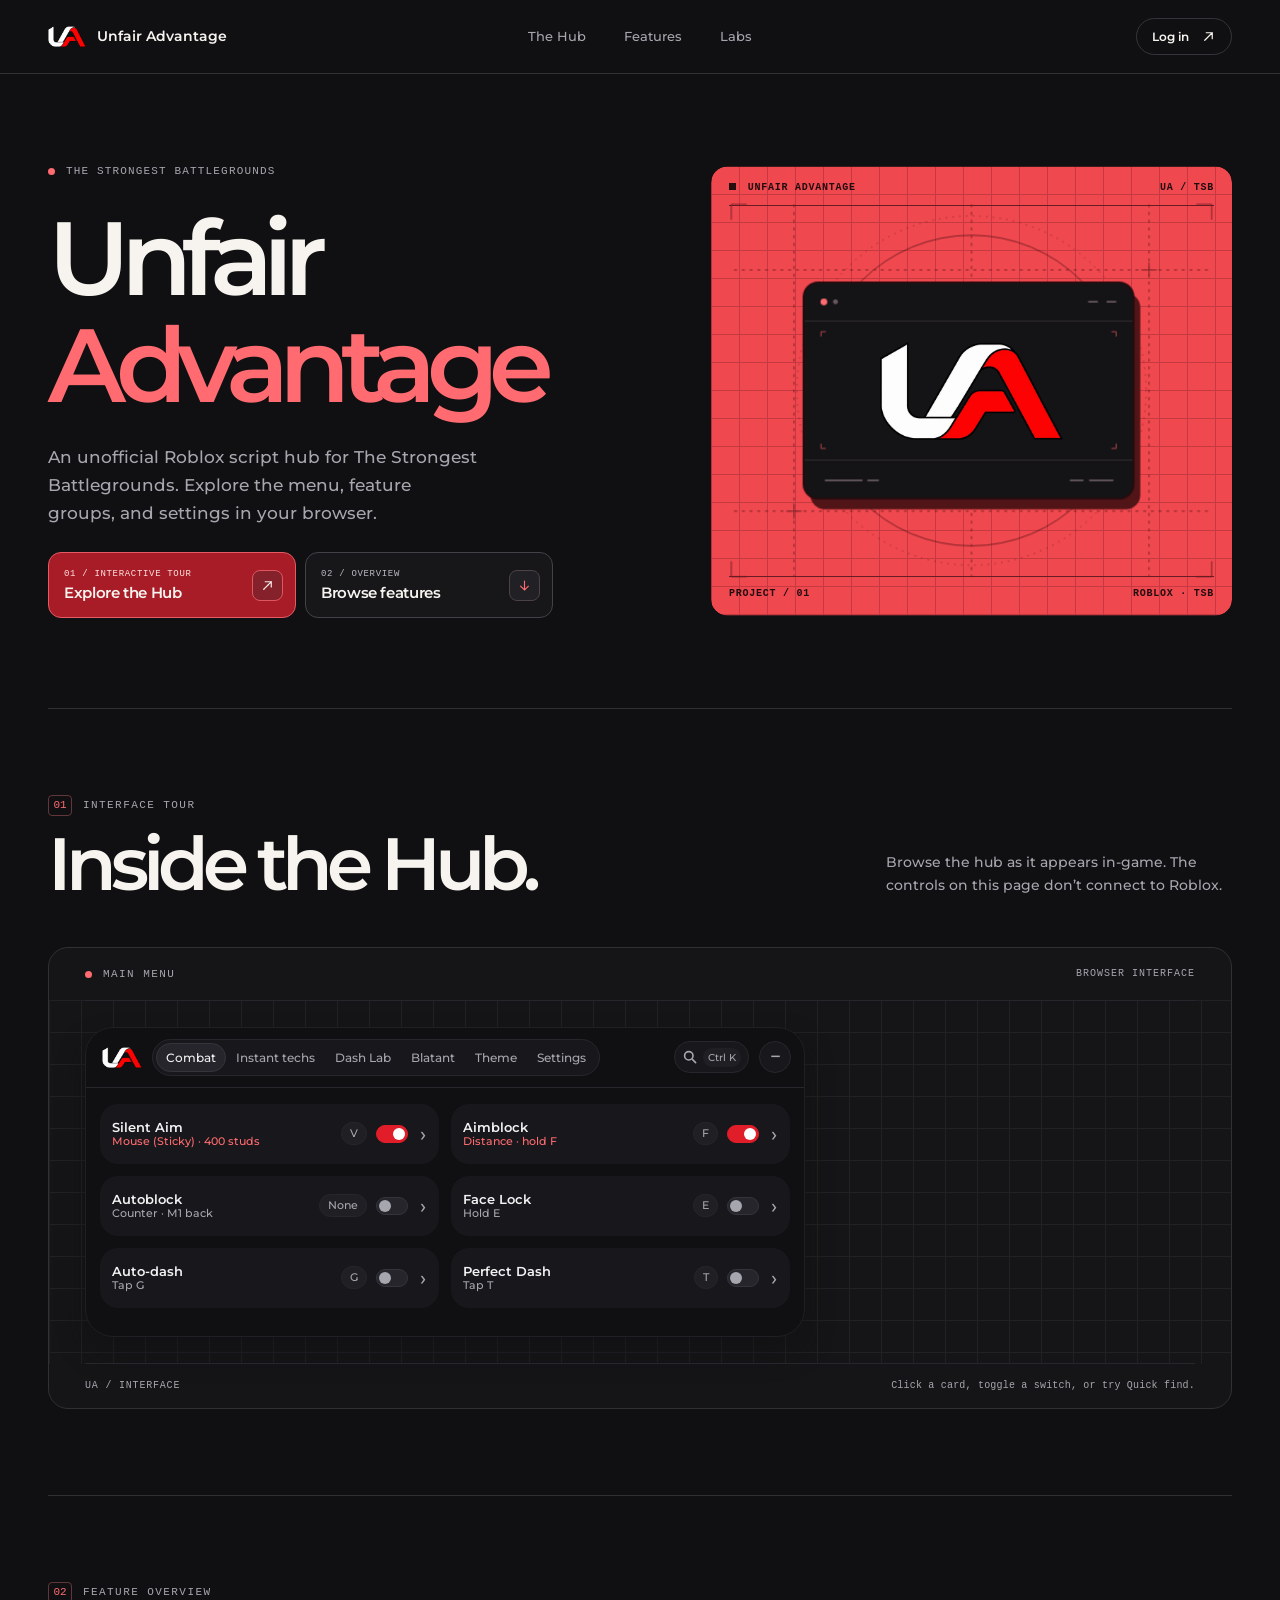
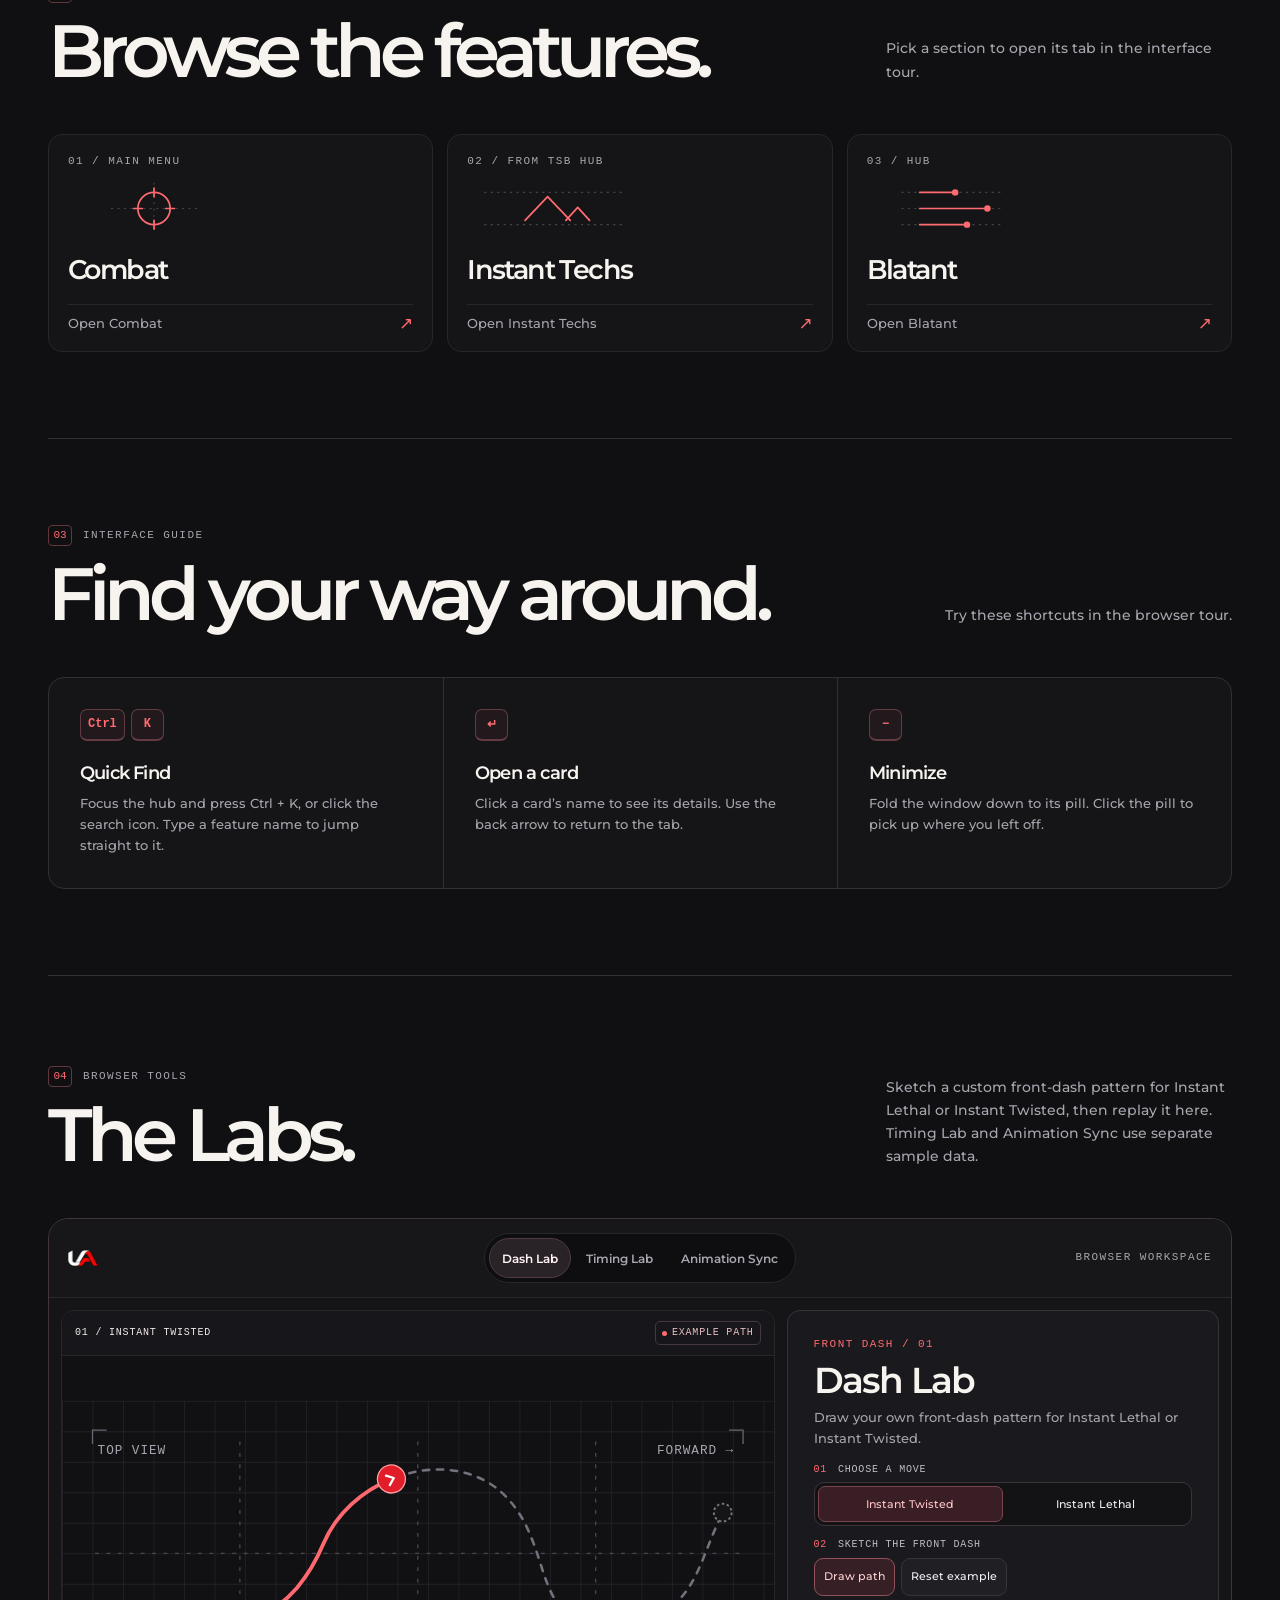
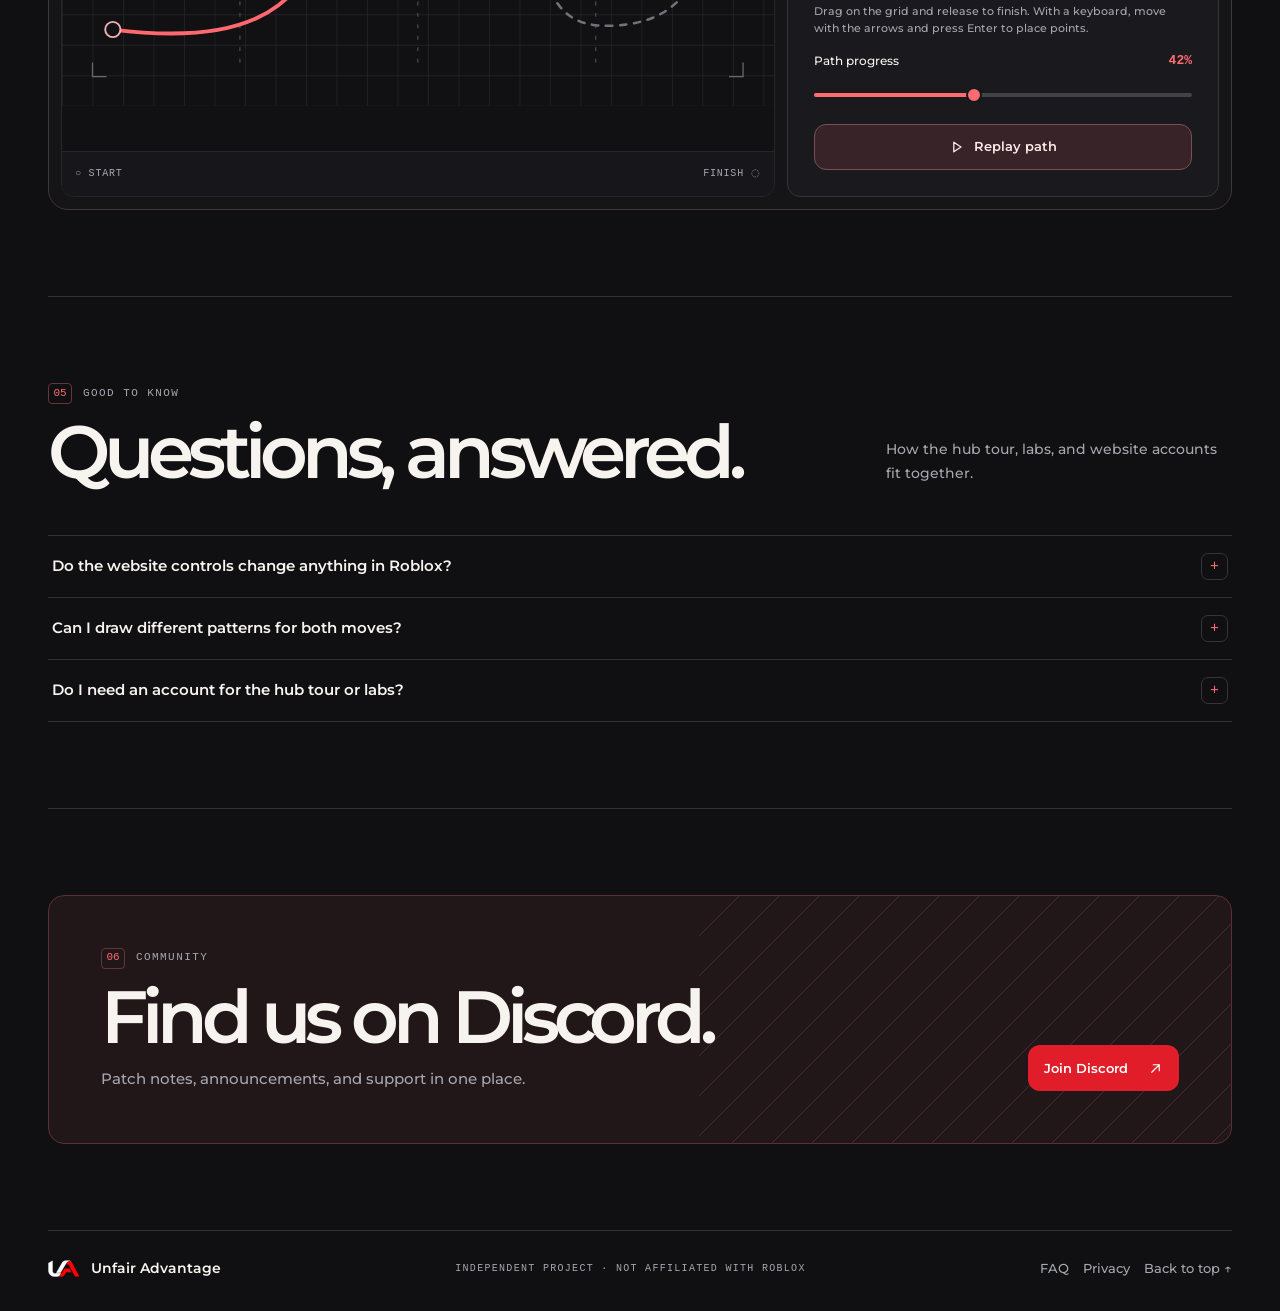
==== commit c9264020: "Add files via upload" ====
--- a/index.html
+++ b/index.html
@@ -1,152 +1 @@
-<!doctype html>
-<html lang="en">
-<head>
-  <meta charset="utf-8">
-  <meta name="viewport" content="width=device-width, initial-scale=1">
-  <meta name="theme-color" content="#0e0e10">
-  <meta name="description" content="Explore the Unfair Advantage interface, TSB Hub feature showcase, and interactive motion labs.">
-  <title>Unfair Advantage</title>
-  <link rel="icon" href="assets/ua-mark.png" type="image/png">
-  <link rel="stylesheet" href="site.css">
-  <link rel="stylesheet" href="hub-preview.css">
-  <link rel="stylesheet" href="motion.css">
-  <script defer src="site.js"></script>
-  <script defer src="hub-preview.js"></script>
-</head>
-<body id="top">
-  <a class="skip" href="#main">Skip to content</a>
-  <header class="site-header">
-    <div class="wrap head-inner">
-      <a class="brand" href="#top"><img src="assets/ua-mark.png" alt="" width="38" height="21"> <span>Unfair<span class="brand-gap"> </span>Advantage</span></a>
-      <nav aria-label="Main navigation"><a href="#features">Features</a><a href="#labs">Labs</a><a href="#discord">Discord</a></nav>
-      <a class="head-action" href="login.html">Log in <span aria-hidden="true">↗</span></a>
-    </div>
-  </header>
-
-  <main id="main">
-    <section class="hero product-hero wrap" aria-labelledby="hero-title">
-      <svg class="hero-geometry" viewBox="0 0 460 360" fill="none" aria-hidden="true">
-        <path class="geometry-grid" d="M230 18v324M46 180h368M78 72l304 216M78 288 382 72M114 64v232M346 64v232"/>
-        <circle class="geometry-ring" cx="230" cy="180" r="112"/><circle class="geometry-ring" cx="230" cy="180" r="149"/>
-        <path class="geometry-line" pathLength="1" d="M46 180h83l56-92h118l43 92h68M114 272h208l49-63"/>
-        <path class="geometry-mark" d="M222 180h16m-8-8v16m-32-92h8m-4-4v8m92 173h8m-4-4v8"/>
-        <circle class="geometry-node" cx="346" cy="180" r="4"/>
-      </svg>
-      <div class="hero-copy">
-        <p class="eyebrow intro" style="--step:0"><span class="signal"></span> THE STRONGEST BATTLEGROUNDS <span class="eyebrow-rule"></span> UA</p>
-        <h1 id="hero-title"><span class="title-mask"><span class="title-word">Unfair</span></span> <span class="title-mask title-accent"><span class="title-word">Advantage</span></span></h1>
-        <p class="hero-description intro" style="--step:2">Explore the interface, try the motion labs, and see what carried over from TSB Hub.</p>
-        <a class="button primary hero-action intro" style="--step:3" href="#interface">Explore the interface <span aria-hidden="true">↓</span></a>
-      </div>
-      <section id="interface" class="interface-stage intro" style="--step:4" aria-label="Interactive interface tour">
-        <div class="stage-bar">
-          <span class="eyebrow"><i class="signal"></i> INTERFACE TOUR</span>
-          <span class="stage-index">01 / MAIN MENU</span>
-        </div>
-        <div class="stage-canvas">
-          <div class="hub-window" id="hub-window">
-            <div class="hub-header">
-              <img src="assets/ua-mark.png" alt="" width="40" height="23">
-              <div class="hub-nav" id="hub-nav" aria-label="Script pages"></div>
-              <button class="hub-search" type="button" id="find-open" aria-label="Quick find"><svg viewBox="0 0 20 20" aria-hidden="true"><circle cx="8.5" cy="8.5" r="5.25"/><path d="m13 13 4 4"/></svg><kbd>Ctrl K</kbd></button>
-              <button class="hub-icon" type="button" id="hub-minimize" aria-label="Minimize menu">−</button>
-            </div>
-            <div class="hub-content" id="hub-content"><noscript><p>Enable JavaScript to try the main menu.</p></noscript></div>
-            <dialog class="hub-find" id="hub-find" aria-label="Quick find">
-              <div class="hub-find-head"><input id="find-query" aria-label="Find a feature" placeholder="Find a feature" autocomplete="off" maxlength="80"><button type="button" class="hub-icon" id="find-close" aria-label="Close quick find">×</button></div>
-              <div id="find-results" class="find-results"></div>
-            </dialog>
-          </div>
-          <button class="hub-pill" type="button" id="hub-restore" hidden><img src="assets/ua-mark.png" width="33" height="19" alt=""> <span id="hub-count">0</span><span class="sr-only">Restore main menu</span></button>
-        </div>
-        <div class="stage-bar stage-foot"><span>INTERACTIVE · BROWSER ONLY</span><span id="stage-hint" role="status">Click a card, toggle a switch, or try Quick find.</span></div>
-      </section>
-    </section>
-
-    <section class="labs wrap" id="features" aria-labelledby="features-title">
-      <div class="section-head" data-reveal><p class="eyebrow"><span class="index">01</span> FROM TSB HUB</p><h2 id="features-title">Three familiar names.</h2><p>Open each feature in the recreated menu above.</p></div>
-      <div class="lab-index" data-reveal>
-        <a href="#interface" data-feature="lethal"><span class="card-index">01 / INSTANT TECHS</span><span class="card-arrow" aria-hidden="true">↗</span><strong>Instant Lethal</strong><span>Explore the controls</span></a>
-        <a href="#interface" data-feature="twisted"><span class="card-index">02 / INSTANT TECHS</span><span class="card-arrow" aria-hidden="true">↗</span><strong>Instant Twisted</strong><span>Explore the controls</span></a>
-        <a href="#interface" data-feature="perfect"><span class="card-index">03 / COMBAT</span><span class="card-arrow" aria-hidden="true">↗</span><strong>Perfect Dash</strong><span>Explore the controls</span></a>
-      </div>
-    </section>
-
-    <section class="labs wrap" id="labs" aria-labelledby="labs-title">
-      <div class="section-head" data-reveal><p class="eyebrow"><span class="index">02</span> THE LABS</p><h2 id="labs-title">Study the details.</h2></div>
-      <div class="lab-index" data-reveal>
-        <a href="#preview" data-open="dash"><span class="card-index">01 / PATH</span><span class="card-arrow" aria-hidden="true">↗</span><strong>Dash Lab</strong><span>Draw and replay your own dash pattern.</span></a>
-        <a href="#preview" data-open="timing"><span class="card-index">02 / TIMING</span><span class="card-arrow" aria-hidden="true">↗</span><strong>Timing Lab</strong><span>See how timing offsets shift a sequence.</span></a>
-        <a href="#preview" data-open="sync"><span class="card-index">03 / FRAMES</span><span class="card-arrow" aria-hidden="true">↗</span><strong>Animation Sync</strong><span>Compare two tracks frame by frame.</span></a>
-      </div>
-    </section>
-
-    <section class="preview wrap" id="preview" aria-labelledby="preview-title">
-      <div class="section-head" data-reveal><p class="eyebrow"><span class="index">03</span> BROWSER LABS</p><h2 id="preview-title">Draw your own dash.</h2><p>Sketch a path for Instant Twisted or Instant Lethal, then watch it play back on the grid.</p></div>
-      <div class="console" data-reveal>
-        <div class="console-header">
-          <img src="assets/ua-mark.png" alt="" width="30" height="17">
-          <div class="tabs" aria-label="Browser labs" role="tablist">
-            <span class="tab-pill" aria-hidden="true"></span>
-            <button id="tab-dash" type="button" role="tab" aria-selected="true" aria-controls="lab-panel" data-tab="dash">Dash Lab</button>
-            <button id="tab-timing" type="button" role="tab" aria-selected="false" aria-controls="lab-panel" data-tab="timing" tabindex="-1">Timing Lab</button>
-            <button id="tab-sync" type="button" role="tab" aria-selected="false" aria-controls="lab-panel" data-tab="sync" tabindex="-1">Animation Sync</button>
-          </div>
-          <span class="console-label">MOTION LABS</span>
-        </div>
-          <div class="console-body" id="lab-panel" role="tabpanel" aria-labelledby="tab-dash">
-          <div class="screen">
-            <div class="screen-head"><span id="sample-label">01 / PATH TRACE</span><span id="plot-status">EXAMPLE PATH</span></div>
-            <svg id="plot" viewBox="0 0 560 240" role="img" aria-labelledby="plot-title">
-              <title id="plot-title">Example dash path</title>
-              <defs><pattern id="sample-grid" width="24" height="24" patternUnits="userSpaceOnUse"><path d="M24 0H0V24" fill="none" stroke="#26262c"/></pattern></defs>
-              <path fill="url(#sample-grid)" d="M0 0h560v240H0z"/>
-              <path d="M40 46v159h484" fill="none" stroke="#47474f"/>
-              <path id="reference" fill="none" stroke="#a6a6af" stroke-width="2" stroke-dasharray="5 5"/>
-              <path id="track" d="M40 182C159 182 143 69 253 88S410 106 520 47" fill="none" stroke="#595961" stroke-width="2"/>
-              <path id="trace" pathLength="1" d="M40 182C159 182 143 69 253 88S410 106 520 47" fill="none" stroke="#ff505a" stroke-width="3" stroke-linecap="round"/>
-              <line id="cursor" x1="40" y1="34" x2="40" y2="205" stroke="#8a4148" stroke-dasharray="3 5"/>
-              <path id="trace-wake" pathLength="1" stroke="#ff6b70" stroke-width="8" stroke-linecap="round" fill="none" opacity="0" aria-hidden="true"/>
-              <circle id="trace-arrival" cx="40" cy="182" r="10" fill="none" stroke="#ff6b70" stroke-width="1.5" opacity="0" aria-hidden="true"/>
-              <circle id="playhead" cx="40" cy="182" r="6" fill="#ff505a" stroke="#141416" stroke-width="2"/>
-              <circle id="draw-cursor" cx="40" cy="182" r="8" fill="none" stroke="#f2f2f4" stroke-width="1.5" hidden/>
-            </svg>
-            <div class="screen-foot"><span id="plot-guide">DRAG TO DRAW</span><span id="plot-end">PATH EDITOR</span></div>
-          </div>
-          <div class="controls">
-            <p class="eyebrow" id="lab-kicker">MOVEMENT / 01</p>
-            <h3 id="lab-title">Dash Lab</h3>
-            <p id="lab-description">Follow the trace to see how the sample changes direction.</p>
-            <div class="dash-options" id="dash-options">
-              <div class="pattern-picker" role="group" aria-label="Dash pattern">
-                <button type="button" aria-pressed="true" data-pattern="twisted">Instant Twisted</button>
-                <button type="button" aria-pressed="false" data-pattern="lethal">Instant Lethal</button>
-              </div>
-              <div class="draw-actions"><button type="button" id="draw-path" aria-pressed="false">Draw path</button><button type="button" id="reset-path">Reset example</button></div>
-              <p class="draw-help" id="draw-help">Drag on the grid, or use arrow keys and Enter to place points.</p>
-              <p class="sr-only" id="draw-status" role="status"></p>
-            </div>
-            <div class="readout"><label for="scrub" id="scrub-label">Position</label><output id="scrub-output" for="scrub">42%</output></div>
-            <div class="scrubber"><input id="scrub" type="range" min="0" max="100" value="42" aria-labelledby="scrub-label"></div>
-            <button class="button replay" id="replay" type="button"><span aria-hidden="true">▷</span><span id="replay-label">Replay path</span></button>
-          </div>
-        </div>
-        <noscript><p class="no-script">Enable JavaScript to switch labs and replay the samples.</p></noscript>
-      </div>
-    </section>
-
-    <section class="release wrap" id="discord" aria-labelledby="discord-title">
-      <div class="release-inner" data-reveal>
-        <div><p class="eyebrow"><span class="index">04</span> COMMUNITY</p><h2 id="discord-title">Unfair Advantage on Discord.</h2><p>Join the server for announcements, patch notes, and support.</p></div>
-        <a class="button primary" href="https://discord.gg/B6msymERJM" target="_blank" rel="noopener noreferrer">Join Discord <span aria-hidden="true">↗</span></a>
-      </div>
-    </section>
-  </main>
-
-  <footer class="wrap footer">
-    <a class="brand" href="#top"><img src="assets/ua-mark.png" alt="" width="32" height="18"> <span>Unfair Advantage</span></a>
-    <span>INDEPENDENT PROJECT · NOT AFFILIATED WITH ROBLOX</span>
-    <a class="back" href="privacy.html">Privacy</a>
-  </footer>
-</body>
-</html>
+<!doctype html> <html lang="en"> <head> <meta charset="utf-8"> <meta name="viewport" content="width=device-width,initial-scale=1"> <meta name="theme-color" content="#0e0e10"> <meta name="description" content="Unfair Advantage is an unofficial Roblox script hub for The Strongest Battlegrounds. Explore the hub interface, browse its feature groups, and try the browser labs."> <title>Unfair Advantage</title> <link rel="icon" href="assets/ua-mark.png" type="image/png"> <link rel="stylesheet" href="site.css"> <link rel="stylesheet" href="hub-preview.css"> <link rel="stylesheet" href="motion.css"> <link rel="stylesheet" href="editorial.css"> <link rel="stylesheet" href="workshop.css"> <script defer="defer" src="site.js"></script> <script defer="defer" src="hub-preview.js"></script> </head> <body id="top" class="editorial-home"> <a class="skip" href="#main">Skip to content</a> <header class="site-header"> <div class="wrap head-inner"> <a class="brand" href="#top"><img src="assets/ua-mark.png" alt="" width="38" height="21"> <span>Unfair Advantage</span></a> <nav aria-label="Main navigation"><a href="#interface">The Hub</a><a href="#features">Features</a><a href="#labs">Labs</a></nav> <a class="head-action" href="login.html">Log in <svg class="arrow-icon" viewBox="0 0 20 20" aria-hidden="true"><path d="M5 15 15 5M7 5h8v8"/></svg></a> </div> </header> <main id="main"> <section class="edition-hero wrap" aria-labelledby="hero-title"> <div class="edition-copy"> <p class="eyebrow edition-eyebrow intro" style="--step:0"><span class="signal" aria-hidden="true"></span> THE STRONGEST BATTLEGROUNDS</p> <h1 id="hero-title"><span class="title-mask"><span class="title-word">Unfair</span></span> <span class="title-mask title-accent"><span class="title-word">Advantage</span></span></h1> <p class="edition-description intro" style="--step:2">An unofficial Roblox script hub for The Strongest Battlegrounds. Explore the menu, feature groups, and settings in your browser.</p> <div class="edition-actions intro" style="--step:3"> <a class="hero-route hero-route-main" href="#interface"><span class="route-copy"><span>01 / INTERACTIVE TOUR</span><strong>Explore the Hub</strong></span><span class="route-icon" aria-hidden="true"><svg class="arrow-icon" viewBox="0 0 20 20"><path d="M5 15 15 5M7 5h8v8"/></svg></span></a> <a class="hero-route" href="#features"><span class="route-copy"><span>02 / OVERVIEW</span><strong>Browse features</strong></span><span class="route-icon" aria-hidden="true"><svg class="arrow-icon" viewBox="0 0 20 20"><path d="M10 4v12m-5-5 5 5 5-5"/></svg></span></a> </div> </div> <figure class="brand-plate" aria-hidden="true"> <div class="plate-label"><span><i></i> UNFAIR ADVANTAGE</span><span>UA / TSB</span></div> <div class="plate-grid"></div> <svg class="plate-art" viewBox="0 0 540 450" fill="none"> <g class="plate-construction" stroke="#320b10" stroke-width="1"> <path d="M24 100h492M24 350h492M86 32v386M454 32v386M270 32v386" stroke-dasharray="3 5"/> <circle cx="270" cy="225" r="161"/><circle cx="270" cy="225" r="181" stroke-dasharray="1 6"/> <path d="M21 48V32h16m466 0h16v16M21 402v16h16m466 0h16v-16M78 350h16m-8-8v16m360-258h16m-8-8v16"/> </g> <g class="plate-panel"> <rect x="103" y="124" width="342" height="224" rx="15" fill="#511517"/> <rect x="96" y="113" width="342" height="224" rx="15" fill="#141416" stroke="#260c0f" stroke-width="2"/> <path d="M97 153h340M97 297h340" stroke="#363035"/> <circle cx="117" cy="133" r="3.5" fill="#ff6b70"/><circle cx="129" cy="133" r="2.5" fill="#6a585e"/> <path d="M391 133h10m9 0h10m-302 185h39m5 0h12m198 0h14m6 0h25" stroke="#746469" stroke-width="1.5"/> <path class="plate-trace" pathLength="1" d="M114 169v-5h5m296 0h5v5m0 111v5h-5m-296 0h-5v-5" stroke="#b64750"/> </g> </svg> <img class="plate-mark" src="assets/ua-mark.png" width="192" height="106" alt=""> <figcaption class="plate-caption"><span>PROJECT / 01</span><span>ROBLOX · TSB</span></figcaption> </figure> </section> <section id="interface" class="interface-stage edition-section wrap" aria-labelledby="interface-title"> <div class="section-head edition-head" data-reveal><div><p class="eyebrow"><span class="index">01</span> INTERFACE TOUR</p><h2 id="interface-title">Inside the Hub.</h2></div><p>Browse the hub as it appears in-game. The controls on this page don’t connect to Roblox.</p></div> <div class="instrument" data-reveal> <div class="stage-bar"> <span class="eyebrow"><i class="signal"></i> MAIN MENU</span> <span class="stage-index">BROWSER INTERFACE</span> </div> <div class="stage-canvas" data-hub-view="hub"> <div class="hub-window" id="hub-window"> <div class="hub-header"> <img src="assets/ua-mark.png" alt="" width="40" height="23"> <div class="hub-nav" id="hub-nav" aria-label="Script pages"></div> <button class="hub-search" type="button" id="find-open" aria-label="Quick find"><svg viewBox="0 0 20 20" aria-hidden="true"><circle cx="8.5" cy="8.5" r="5.25"/><path d="m13 13 4 4"/></svg><kbd>Ctrl K</kbd></button> <button class="hub-icon" type="button" id="hub-minimize" aria-label="Minimize menu" aria-controls="hub-window">−</button> </div> <div class="hub-content" id="hub-content"><noscript><p>Enable JavaScript to try the main menu.</p></noscript></div> <dialog class="hub-find" id="hub-find" aria-label="Quick find"> <div class="hub-find-head"><input id="find-query" aria-label="Find a feature" placeholder="Find a feature" autocomplete="off" maxlength="80"><button type="button" class="hub-icon" id="find-close" aria-label="Close quick find">×</button></div> <div id="find-results" class="find-results"></div> </dialog> </div> <button class="hub-pill" type="button" id="hub-restore" aria-controls="hub-window" aria-expanded="false" hidden><img src="assets/ua-mark.png" width="33" height="19" alt=""> <span id="hub-count">0</span><span class="sr-only">Restore main menu</span></button> </div> <div class="stage-bar stage-foot"><span class="instrument-code">UA / INTERFACE</span><span id="stage-hint" role="status">Click a card, toggle a switch, or try Quick find.</span></div> </div> </section> <section class="labs wrap edition-section" id="features" aria-labelledby="features-title"> <div class="section-head edition-head" data-reveal><div><p class="eyebrow"><span class="index">02</span> FEATURE OVERVIEW</p><h2 id="features-title">Browse the features.</h2></div><p>Pick a section to open its tab in the interface tour.</p></div> <div class="lab-index feature-index" data-reveal> <a href="#interface" data-hub-page="Combat"><span class="card-index">01 / MAIN MENU</span><svg class="feature-figure" viewBox="0 0 160 48" aria-hidden="true"><path d="M40 24h80M80 0v48" class="figure-guides"/><circle cx="80" cy="24" r="15" class="figure-ink" style="fill:none"/><path d="M80 5v8m0 22v8M61 24h8m22 0h8" class="figure-ink"/></svg><strong>Combat</strong><span>Open Combat <span class="feature-arrow" aria-hidden="true">↗</span></span></a> <a href="#interface" data-hub-page="Instant techs"><span class="card-index">02 / FROM TSB HUB</span><svg class="feature-figure" viewBox="0 0 160 48" aria-hidden="true"><path d="M16 39h128M16 9h128" class="figure-guides"/><path d="m54 35 21-22 21 22m-4 0 11-12 11 12" class="figure-ink"/></svg><strong>Instant Techs</strong><span>Open Instant Techs <span class="feature-arrow" aria-hidden="true">↗</span></span></a> <a href="#interface" data-hub-page="Blatant"><span class="card-index">03 / HUB</span><svg class="feature-figure" viewBox="0 0 160 48" aria-hidden="true"><path d="M32 9h96M32 24h96M32 39h96" class="figure-guides"/><path d="M49 9h33m-33 15h63M49 39h44" class="figure-ink"/><circle cx="82" cy="9" r="3"/><circle cx="112" cy="24" r="3"/><circle cx="93" cy="39" r="3"/></svg><strong>Blatant</strong><span>Open Blatant <span class="feature-arrow" aria-hidden="true">↗</span></span></a> </div> </section> <section class="edition-section wrap" id="guide" aria-labelledby="guide-title"> <div class="section-head edition-head" data-reveal><div><p class="eyebrow"><span class="index">03</span> INTERFACE GUIDE</p><h2 id="guide-title">Find your way around.</h2></div><p>Try these shortcuts in the browser tour.</p></div> <div class="guide-rail" data-reveal> <article><div class="guide-key"><kbd>Ctrl</kbd><kbd>K</kbd></div><h3>Quick Find</h3><p>Focus the hub and press Ctrl + K, or click the search icon. Type a feature name to jump straight to it.</p></article> <article><div class="guide-key"><kbd>↵</kbd></div><h3>Open a card</h3><p>Click a card’s name to see its details. Use the back arrow to return to the tab.</p></article> <article><div class="guide-key"><kbd>−</kbd></div><h3>Minimize</h3><p>Fold the window down to its pill. Click the pill to pick up where you left off.</p></article> </div> </section> <section class="preview wrap edition-section" id="labs" aria-labelledby="labs-title"> <div class="section-head edition-head" data-reveal><div><p class="eyebrow"><span class="index">04</span> BROWSER TOOLS</p><h2 id="labs-title">The Labs.</h2></div><p>Sketch a custom front-dash pattern for Instant Lethal or Instant Twisted, then replay it here. Timing Lab and Animation Sync use separate sample data.</p></div> <div class="console workshop" id="preview" data-reveal> <div class="console-header"> <img src="assets/ua-mark.png" alt="" width="30" height="17"> <div class="tabs" aria-label="Browser labs" role="tablist"> <span class="tab-pill" aria-hidden="true"></span> <button id="tab-dash" type="button" role="tab" aria-selected="true" aria-controls="lab-panel" data-tab="dash">Dash Lab</button> <button id="tab-timing" type="button" role="tab" aria-selected="false" aria-controls="lab-panel" data-tab="timing" tabindex="-1">Timing Lab</button> <button id="tab-sync" type="button" role="tab" aria-selected="false" aria-controls="lab-panel" data-tab="sync" tabindex="-1">Animation Sync</button> </div> <span class="console-label">BROWSER WORKSPACE</span> </div> <div class="console-body" id="lab-panel" role="tabpanel" aria-labelledby="tab-dash" data-lab="dash"> <div class="screen"> <div class="screen-head"><span id="sample-label">01 / FRONT DASH</span><span class="plot-badge" id="plot-status">EXAMPLE PATH</span></div> <svg id="plot" viewBox="0 0 560 240" role="img" aria-labelledby="plot-title"> <title id="plot-title">Example dash path</title> <defs><pattern id="sample-grid" width="24" height="24" patternUnits="userSpaceOnUse"><path d="M24 0H0V24" fill="none" stroke="#26262c"/></pattern></defs> <path fill="url(#sample-grid)" d="M0 0h560v240H0z"/> <path class="timeline-axis" d="M40 46v159h484" fill="none" stroke="#47474f"/> <g class="direction-layer" aria-hidden="true"> <path d="M26 120h508M140 32v176m140-176v176m140-176v176" fill="none" stroke="#484851" stroke-dasharray="3 6"/> <path d="M24 34V23h11m490 0h11v11M24 206v11h11m490 0h11v-11" fill="none" stroke="#686873"/> <g class="field-label" fill="#a6a6af"><text x="28" y="42">TOP VIEW</text><text x="529" y="42" text-anchor="end">FORWARD →</text></g> </g> <path id="reference" fill="none" stroke="#a6a6af" stroke-width="2" stroke-dasharray="5 5"/> <path id="track" d="M40 182C159 182 143 69 253 88S410 106 520 47" fill="none" stroke="#595961" stroke-width="2"/> <path id="trace" pathLength="1" d="M40 182C159 182 143 69 253 88S410 106 520 47" fill="none" stroke="#ff505a" stroke-width="3" stroke-linecap="round"/> <line id="cursor" x1="40" y1="34" x2="40" y2="205" stroke="#8a4148" stroke-dasharray="3 5"/> <path id="trace-wake" pathLength="1" stroke="#ff7a80" stroke-width="9" stroke-linecap="round" fill="none" opacity="0" aria-hidden="true"/> <path id="draft-ink" fill="none" stroke="#ff6b70" stroke-width="3" stroke-linecap="round" stroke-linejoin="round" aria-hidden="true"/> <g class="dash-markers" aria-hidden="true"> <circle id="path-origin" r="6" fill="#121216" stroke="#f1b1b4" stroke-width="1.5"/> <circle id="path-finish" r="7" fill="#151517" stroke="#777780" stroke-width="1.5" stroke-dasharray="2 2"/> <g id="dash-runner"><circle r="11" fill="#e11d2a" stroke="#ffa2a6" stroke-width="1"/><path d="m-3-4 5 4-5 4" fill="none" stroke="#fff" stroke-width="1.8" stroke-linecap="round" stroke-linejoin="round"/></g> </g> <circle id="trace-arrival" cx="40" cy="182" r="10" fill="none" stroke="#ff6b70" stroke-width="1.5" opacity="0" aria-hidden="true"/> <circle id="playhead" cx="40" cy="182" r="6" fill="#ff505a" stroke="#141416" stroke-width="2"/> <circle id="draw-cursor" cx="40" cy="182" r="8" fill="none" stroke="#f2f2f4" stroke-width="1.5" hidden/> </svg> <div class="screen-foot"><span id="plot-guide">START ○</span><span id="plot-end">○ FINISH</span></div> </div> <div class="controls"> <p class="eyebrow" id="lab-kicker">MOVEMENT / 01</p> <h3 id="lab-title">Dash Lab</h3> <p id="lab-description">Draw your own front-dash pattern for Instant Lethal or Instant Twisted.</p> <div class="dash-options" id="dash-options"> <p class="pattern-label">01 <span>Choose a move</span></p> <div class="pattern-picker" role="group" aria-label="Dash pattern" data-mode="twisted"> <span class="pattern-indicator" aria-hidden="true"></span> <button type="button" aria-pressed="true" data-pattern="twisted">Instant Twisted</button> <button type="button" aria-pressed="false" data-pattern="lethal">Instant Lethal</button> </div> <p class="pattern-label">02 <span>Sketch the front dash</span></p> <div class="draw-actions"><button class="draw-primary" type="button" id="draw-path" aria-pressed="false">Draw path</button><button type="button" id="reset-path">Reset example</button></div> <p class="draw-help" id="draw-help">Drag on the grid and release to finish. With a keyboard, move with the arrows and press Enter to place points.</p> <p class="sr-only" id="draw-status" role="status"></p> </div> <div class="readout"><label for="scrub" id="scrub-label">Position</label><output id="scrub-output" for="scrub">42%</output></div> <div class="scrubber"><input id="scrub" type="range" min="0" max="100" value="42" aria-labelledby="scrub-label"></div> <button class="button replay" id="replay" type="button"><svg class="replay-glyph" viewBox="0 0 20 20" aria-hidden="true"><path class="play-glyph" d="m6 4 9 6-9 6Z"/><path class="pause-glyph" d="M7 4v12m6-12v12"/></svg><span id="replay-label">Replay path</span></button> </div> </div> <noscript><p class="no-script">Enable JavaScript to switch labs and replay the samples.</p></noscript> </div> </section> <section class="edition-section wrap" id="faq" aria-labelledby="faq-title"> <div class="section-head edition-head" data-reveal><div><p class="eyebrow"><span class="index">05</span> GOOD TO KNOW</p><h2 id="faq-title">Questions, answered.</h2></div><p>How the hub tour, labs, and website accounts fit together.</p></div> <div class="faq-list" data-reveal> <details><summary>Do the website controls change anything in Roblox?</summary><div class="faq-answer"><p>No. The tour and labs run in your browser. They don’t connect to a game or change its settings.</p></div></details> <details><summary>Can I draw different patterns for both moves?</summary><div class="faq-answer"><p>Yes. Dash Lab keeps one sketch for Instant Twisted and one for Instant Lethal while the page is open. Switching moves won’t replace the other sketch.</p></div></details> <details><summary>Do I need an account for the hub tour or labs?</summary><div class="faq-answer"><p>No. The tour and labs are open to everyone. Website sign-in is separate and doesn’t grant a Roblox license.</p></div></details> </div> </section> <section class="release wrap edition-section" id="discord" aria-labelledby="discord-title"> <div class="release-inner" data-reveal> <div><p class="eyebrow"><span class="index">06</span> COMMUNITY</p><h2 id="discord-title">Find us on Discord.</h2><p>Patch notes, announcements, and support in one place.</p></div> <a class="button primary" href="https://discord.gg/B6msymERJM" target="_blank" rel="noopener noreferrer">Join Discord <svg class="arrow-icon" viewBox="0 0 20 20" aria-hidden="true"><path d="M5 15 15 5M7 5h8v8"/></svg></a> </div> </section> </main> <footer class="wrap footer"> <a class="brand" href="#top"><img src="assets/ua-mark.png" alt="" width="32" height="18"> <span>Unfair Advantage</span></a> <span>INDEPENDENT PROJECT · NOT AFFILIATED WITH ROBLOX</span> <div class="footer-links"><a class="back" href="#faq">FAQ</a><a class="back" href="privacy.html">Privacy</a><a class="back" href="#top">Back to top ↑</a></div> </footer> </body> </html> 
--- a/hub-preview.css
+++ b/hub-preview.css
@@ -1,45 +1 @@
-[hidden]{display:none!important}
-.sr-only{position:absolute;width:1px;height:1px;padding:0;margin:-1px;overflow:hidden;clip-path:inset(50%);white-space:nowrap}
-.product-hero{display:block;padding-block:clamp(40px,6vw,78px) 54px;min-height:0}
-.product-hero .hero-copy{text-align:left;margin-bottom:clamp(27px,4vw,47px)}
-.product-hero .eyebrow{justify-content:flex-start}
-.product-hero h1{font-size:clamp(36px,9vw,116px);letter-spacing:-.087em;line-height:1.05;margin:14px 0 11px}
-.product-hero .hero-description{margin:0;max-width:52ch}
-.interface-stage{width:min(850px,100%);background:transparent}
-.stage-bar{display:flex;justify-content:space-between;align-items:center;gap:10px;padding:10px 0;min-height:53px}
-.stage-canvas{display:grid;align-items:start;justify-items:start;min-height:250px;padding:12px 0;background:transparent}
-.stage-foot{min-height:45px;font:500 10px/1.45 var(--mono);letter-spacing:.08em;color:var(--muted)}
-#stage-hint{text-align:right;letter-spacing:.02em}
-.hub-window{position:relative;color:var(--text);background:#101012;border:1px solid #202024;box-shadow:0 15px 26px #10101380}
-.hub-window{width:min(720px,100%);border-radius:28px;overflow:hidden}.hub-window.high-contrast{border-color:var(--muted)}
-.hub-header{display:flex;align-items:center;gap:10px;min-height:60px;padding:10px 13px 10px 16px;border-bottom:1px solid var(--line)}
-.hub-header>img{flex:none;object-fit:contain}
-.hub-nav{position:relative;isolation:isolate;display:flex;min-width:0;overflow:auto;scrollbar-width:none;margin-right:auto;padding:3px;background:var(--surface);border:1px solid var(--line);border-radius:999px}
-.hub-nav::-webkit-scrollbar{display:none}
-.hub-nav button{position:relative;z-index:1;border:0;border-radius:999px;padding:5px 10px;min-height:28px;white-space:nowrap;background:transparent;color:var(--muted);font-size:12px;transition:color .14s}
-.hub-nav button:hover,.hub-nav button[aria-pressed=true]{color:var(--text)}
-.hub-indicator{position:absolute;top:3px;bottom:3px;left:0;border-radius:999px;background:#25252b;border:1px solid #34343c;pointer-events:none;transition:transform 360ms var(--ease),width 360ms var(--ease)}
-.hub-search,.hub-icon{display:inline-flex;align-items:center;justify-content:center;gap:5px;flex:none;border-radius:999px;background:var(--surface);color:var(--muted);border:1px solid var(--line);height:32px;transition:background .14s,color .14s}
-.hub-search:hover,.hub-icon:hover{background:#25252b;color:var(--text)}
-.hub-icon{width:32px;font-size:19px}.hub-search{padding:0 7px}.hub-search kbd{font:500 10px Montserrat,sans-serif;background:var(--raised);border-radius:999px;padding:3px 5px;white-space:nowrap}
-.hub-search svg{width:16px;height:16px;fill:none;stroke:currentColor;stroke-width:2;stroke-linecap:round;stroke-linejoin:round}
-.hub-content{min-height:178px;padding:16px 14px 28px}.hub-grid{display:grid;grid-template-columns:repeat(2,minmax(0,1fr));gap:12px}
-.hub-card{display:flex;align-items:center;min-height:60px;background:var(--surface);border-radius:18px;gap:9px;padding:0 10px 0 12px;transition:background 140ms var(--sine)}
-.hub-card:hover{background:#25252b}.hub-card-open{min-width:0;flex:1;display:grid;text-align:left;color:var(--text);background:none;border:0;padding:8px 0;line-height:1.25}.hub-card-open strong{font-size:13px}.hub-card-open small{font-size:11px;color:var(--muted);overflow:hidden;text-overflow:ellipsis;white-space:nowrap}.hub-card[data-on=true] small{color:var(--signal)}
-.hub-chip{color:var(--muted);font-size:11px;line-height:1.2;background:var(--raised);border:1px solid var(--line);border-radius:100px;padding:4px 8px;white-space:nowrap}
-.hub-chevron{padding:0 3px;border:0;background:none;font-size:20px;line-height:32px;color:var(--muted)}
-.hub-switch{position:relative;flex:none;width:32px;height:18px;padding:0;border:1px solid var(--strong);border-radius:999px;background:#25252b;transition:background 240ms var(--ease),border-color 240ms var(--ease)}
-.hub-switch::after{content:"";position:absolute;left:2px;top:2px;width:12px;height:12px;border-radius:50%;background:var(--muted);transition:transform 340ms cubic-bezier(.2,.85,.3,1.35),background .14s}
-.hub-switch[aria-checked=true]{background:var(--red);border-color:var(--red)}.hub-switch[aria-checked=true]::after{background:#fff;transform:translateX(14px)}
-.hub-switch:active::after{scale:1.12 .9}.hub-switch:focus-visible,.hub-nav button:focus-visible{outline-offset:1px}
-.hub-detail-top{display:flex;align-items:center;gap:10px;margin:0 0 13px;padding:0 2px}.hub-detail-top h2{font-size:16px;margin-right:auto;line-height:1.3}.hub-detail-top h2 span{color:var(--muted)}
-.hub-group{background:var(--surface);border-radius:18px;padding:11px}.hub-group h3{color:var(--muted);font-size:12px;margin:0 0 7px 3px}.hub-row{display:flex;align-items:center;justify-content:space-between;gap:9px;min-height:38px;border-radius:11px;background:var(--raised);padding:6px 9px;font-size:12px}.hub-row+.hub-row{margin-top:5px}.hub-row select{max-width:52%;background:var(--bg);color:var(--text);border:1px solid var(--strong);border-radius:8px;padding:4px;font:inherit}.hub-row output{color:var(--signal)}.hub-row input{accent-color:var(--red);width:min(32%,100px)}.hub-detail-note{color:var(--muted);font-size:11px;margin:11px 0 0 2px}
-.hub-pill{display:flex;align-items:center;gap:12px;border-radius:100px;color:var(--signal);background:#101012;border:1px solid var(--strong);box-shadow:0 10px 20px #14141860;padding:8px 15px;min-height:44px;font-size:13px;font-weight:600}.hub-pill img{object-fit:contain}
-.hub-find{position:absolute;inset:8px 0 auto;margin:0 auto;width:min(400px,calc(100% - 26px));border:1px solid var(--strong);background:var(--surface);color:var(--text);border-radius:18px;padding:10px;box-shadow:0 10px 20px #0008;z-index:3}
-.hub-find-head{display:flex;align-items:center;gap:8px}.hub-find input{width:100%;min-width:0;background:var(--raised);border:1px solid var(--strong);border-radius:11px;padding:8px 10px;color:var(--text);font-size:13px}.find-results{max-height:132px;overflow:auto;margin-top:5px}.find-results button{display:block;text-align:left;width:100%;border:0;border-radius:9px;background:none;color:var(--text);padding:6px 8px;font-size:12px}.find-results small,.find-empty{color:var(--muted);padding-left:5px}.find-results button:hover{background:var(--raised)}.find-empty{font-size:12px;padding:6px}
-@media(max-width:740px){.stage-canvas{padding:27px 10px;min-height:320px}.hub-header{gap:6px;padding:8px}.hub-header>img{width:29px}.hub-nav button{padding-inline:8px}.hub-search kbd{display:none}.hub-search{width:32px}.hub-content{padding:12px 10px 18px}.hub-grid{gap:7px}.hub-card{border-radius:13px;gap:4px;padding-inline:7px}.hub-card-open strong{font-size:11px}.hub-card-open small{font-size:10px}.hub-card .hub-chip{display:none}.hub-detail-top h2{font-size:13px}.hub-group{padding:8px}.hub-row{font-size:11px}.stage-bar{padding-inline:10px}.stage-bar .eyebrow{font-size:9px;letter-spacing:.035em;gap:5px}.stage-foot{font-size:9px}}
-@media(max-width:390px){.hub-detail-grid{grid-template-columns:1fr}.hub-card{min-height:65px}.hub-card .hub-chevron{display:none}}
-@media(prefers-reduced-motion:reduce){.hub-switch:active::after{scale:none}}
-.no-menu-motion .hub-indicator,.no-menu-motion .hub-switch,.no-menu-motion .hub-switch::after{transition:none}
-.product-hero .stage-canvas{padding-inline:0;min-height:250px}
-.product-hero .stage-bar{padding-inline:0}
+[hidden]{display:none!important}.sr-only{position:absolute;width:1px;height:1px;padding:0;margin:-1px;overflow:hidden;clip-path:inset(50%);white-space:nowrap}.product-hero{display:block;padding-block:clamp(40px,6vw,78px) 54px;min-height:0}.product-hero .hero-copy{text-align:left;margin-bottom:clamp(27px,4vw,47px)}.product-hero .eyebrow{justify-content:flex-start}.product-hero h1{font-size:clamp(36px,9vw,116px);letter-spacing:-.087em;line-height:1.05;margin:14px 0 11px}.product-hero .hero-description{margin:0;max-width:52ch}.interface-stage{width:min(850px,100%);background:transparent}.stage-bar{display:flex;justify-content:space-between;align-items:center;gap:10px;padding:10px 0;min-height:53px}.stage-canvas{display:grid;align-items:start;justify-items:start;min-height:250px;padding:12px 0;background:transparent}.stage-foot{min-height:45px;font:500 10px/1.45 var(--mono);letter-spacing:.08em;color:var(--muted)}#stage-hint{text-align:right;letter-spacing:.02em}.hub-window{position:relative;color:var(--text);background:#101012;border:1px solid #202024;box-shadow:0 15px 26px #10101380}.hub-window{width:min(720px,100%);border-radius:28px;overflow:hidden}.hub-window.high-contrast{border-color:var(--muted)}.hub-header{display:flex;align-items:center;gap:10px;min-height:60px;padding:10px 13px 10px 16px;border-bottom:1px solid var(--line)}.hub-header>img{flex:none;object-fit:contain}.hub-nav{position:relative;isolation:isolate;display:flex;min-width:0;overflow:auto;scrollbar-width:none;margin-right:auto;padding:3px;background:var(--surface);border:1px solid var(--line);border-radius:999px}.hub-nav::-webkit-scrollbar{display:none}.hub-nav button{position:relative;z-index:1;border:0;border-radius:999px;padding:5px 10px;min-height:28px;white-space:nowrap;background:transparent;color:var(--muted);font-size:12px;transition:color .14s}.hub-nav button:hover,.hub-nav button[aria-pressed=true]{color:var(--text)}.hub-indicator{position:absolute;top:3px;bottom:3px;left:0;border-radius:999px;background:#25252b;border:1px solid #34343c;pointer-events:none;transition:transform 360ms var(--ease),width 360ms var(--ease)}.hub-search,.hub-icon{display:inline-flex;align-items:center;justify-content:center;gap:5px;flex:none;border-radius:999px;background:var(--surface);color:var(--muted);border:1px solid var(--line);height:32px;transition:background .14s,color .14s}.hub-search:hover,.hub-icon:hover{background:#25252b;color:var(--text)}.hub-icon{width:32px;font-size:19px}.hub-search{padding:0 7px}.hub-search kbd{font:500 10px Montserrat,sans-serif;background:var(--raised);border-radius:999px;padding:3px 5px;white-space:nowrap}.hub-search svg{width:16px;height:16px;fill:none;stroke:currentColor;stroke-width:2;stroke-linecap:round;stroke-linejoin:round}.hub-content{min-height:178px;padding:16px 14px 28px}.hub-grid{display:grid;grid-template-columns:repeat(2,minmax(0,1fr));gap:12px}.hub-card{display:flex;align-items:center;min-height:60px;background:var(--surface);border-radius:18px;gap:9px;padding:0 10px 0 12px;transition:background 140ms var(--sine)}.hub-card:hover{background:#25252b}.hub-card-open{min-width:0;flex:1;display:grid;text-align:left;color:var(--text);background:none;border:0;padding:8px 0;line-height:1.25}.hub-card-open strong{font-size:13px}.hub-card-open small{font-size:11px;color:var(--muted);overflow:hidden;text-overflow:ellipsis;white-space:nowrap}.hub-card[data-on=true] small{color:var(--signal)}.hub-chip{color:var(--muted);font-size:11px;line-height:1.2;background:var(--raised);border:1px solid var(--line);border-radius:100px;padding:4px 8px;white-space:nowrap}.hub-chevron{padding:0 3px;border:0;background:none;font-size:20px;line-height:32px;color:var(--muted)}.hub-switch{position:relative;flex:none;width:32px;height:18px;padding:0;border:1px solid var(--strong);border-radius:999px;background:#25252b;transition:background 240ms var(--ease),border-color 240ms var(--ease)}.hub-switch::after{content:"";position:absolute;left:2px;top:2px;width:12px;height:12px;border-radius:50%;background:var(--muted);transition:transform 340ms cubic-bezier(.2,.85,.3,1.35),background .14s}.hub-switch[aria-checked=true]{background:var(--red);border-color:var(--red)}.hub-switch[aria-checked=true]::after{background:#fff;transform:translateX(14px)}.hub-switch:active::after{scale:1.12 .9}.hub-switch:focus-visible,.hub-nav button:focus-visible{outline-offset:1px}.hub-detail-top{display:flex;align-items:center;gap:10px;margin:0 0 13px;padding:0 2px}.hub-detail-top h2{font-size:16px;margin-right:auto;line-height:1.3}.hub-detail-top h2 span{color:var(--muted)}.hub-group{background:var(--surface);border-radius:18px;padding:11px}.hub-group h3{color:var(--muted);font-size:12px;margin:0 0 7px 3px}.hub-row{display:flex;align-items:center;justify-content:space-between;gap:9px;min-height:38px;border-radius:11px;background:var(--raised);padding:6px 9px;font-size:12px}.hub-row+.hub-row{margin-top:5px}.hub-row select{max-width:52%;background:var(--bg);color:var(--text);border:1px solid var(--strong);border-radius:8px;padding:4px;font:inherit}.hub-row output{color:var(--signal)}.hub-row input{accent-color:var(--red);width:min(32%,100px)}.hub-detail-note{color:var(--muted);font-size:11px;margin:11px 0 0 2px}.hub-pill{display:flex;align-items:center;gap:12px;border-radius:100px;color:var(--signal);background:#101012;border:1px solid var(--strong);box-shadow:0 10px 20px #14141860;padding:8px 15px;min-height:44px;font-size:13px;font-weight:600}.hub-pill img{object-fit:contain}.hub-find{position:absolute;inset:8px 0 auto;margin:0 auto;width:min(400px,calc(100% - 26px));border:1px solid var(--strong);background:var(--surface);color:var(--text);border-radius:18px;padding:10px;box-shadow:0 10px 20px #0008;z-index:3}.hub-find-head{display:flex;align-items:center;gap:8px}.hub-find input{width:100%;min-width:0;background:var(--raised);border:1px solid var(--strong);border-radius:11px;padding:8px 10px;color:var(--text);font-size:13px}.find-results{max-height:132px;overflow:auto;margin-top:5px}.find-results button{display:block;text-align:left;width:100%;border:0;border-radius:9px;background:none;color:var(--text);padding:6px 8px;font-size:12px}.find-results small,.find-empty{color:var(--muted);padding-left:5px}.find-results button:hover{background:var(--raised)}.find-empty{font-size:12px;padding:6px}@media(max-width:740px){.stage-canvas{padding:27px 10px;min-height:320px}.hub-header{gap:6px;padding:8px}.hub-header>img{width:29px}.hub-nav button{padding-inline:8px}.hub-search kbd{display:none}.hub-search{width:32px}.hub-content{padding:12px 10px 18px}.hub-grid{gap:7px}.hub-card{border-radius:13px;gap:4px;padding-inline:7px}.hub-card-open strong{font-size:11px}.hub-card-open small{font-size:10px}.hub-card .hub-chip{display:none}.hub-detail-top h2{font-size:13px}.hub-group{padding:8px}.hub-row{font-size:11px}.stage-bar{padding-inline:10px}.stage-bar .eyebrow{font-size:9px;letter-spacing:.035em;gap:5px}.stage-foot{font-size:9px}}@media(max-width:390px){.hub-detail-grid{grid-template-columns:1fr}.hub-card{min-height:65px}.hub-card .hub-chevron{display:none}}@media(prefers-reduced-motion:reduce){.hub-switch:active::after{scale:none}}.no-menu-motion .hub-indicator,.no-menu-motion .hub-switch,.no-menu-motion .hub-switch::after{transition:none}.product-hero .stage-canvas{padding-inline:0;min-height:250px}.product-hero .stage-bar{padding-inline:0}
--- a/motion.css
+++ b/motion.css
@@ -1,41 +1 @@
-[hidden]{display:none!important}
-
-@view-transition { navigation:auto; }
-::view-transition-old(root){animation:page-out 190ms ease-in both}
-::view-transition-new(root){animation:page-in 440ms cubic-bezier(.22,1,.36,1) both}
-@keyframes page-out{to{opacity:0;transform:translateY(-5px)}}
-@keyframes page-in{from{opacity:0;transform:translateY(12px)}to{opacity:1;transform:none}}
-
-.product-hero{position:relative;isolation:isolate}
-.hero-copy,.interface-stage{position:relative;z-index:1}
-.title-mask{display:inline-block;overflow:clip;padding:.06em .09em .12em .025em;margin:-.06em -.09em -.12em -.025em;vertical-align:bottom}
-.product-hero h1 .title-word,.product-hero h1 .title-mask{color:inherit}
-.product-hero h1 .title-accent{color:var(--signal)}
-.title-word{display:block;animation:title-seat 830ms 110ms cubic-bezier(.16,1,.3,1) both}
-.title-accent .title-word{animation-delay:210ms}
-@keyframes title-seat{from{opacity:0;transform:translateY(105%) rotate(4deg)}to{opacity:1;transform:none}}
-.hero-action{margin-top:20px}.hero-action span,.head-action span{display:inline-block;transition:transform 270ms var(--ease)}
-.hero-action:hover span,.hero-action:focus-visible span{transform:translateY(3px)}
-.head-action:hover span,.head-action:focus-visible span{transform:translate(2px,-2px)}
-.head-action-back{display:inline-flex;align-items:center;gap:6px;padding-inline:13px}
-.head-action-back svg{flex:none;color:var(--signal);transition:transform 270ms var(--ease)}
-.head-action-back:hover svg,.head-action-back:focus-visible svg{transform:translateX(-2px)}
-@media(max-width:370px){.head-action-back{padding-inline:8px}}
-.hero-geometry{position:absolute;z-index:0;inset:0 0 auto auto;width:min(38%,460px);height:auto;pointer-events:none;opacity:.65}
-.geometry-grid,.geometry-ring{stroke:#313137;stroke-width:1;animation:geometry-in 850ms 180ms var(--ease) both}.geometry-ring{stroke-dasharray:3 9;transform-origin:center}
-.geometry-line{stroke:#a5424a;stroke-width:1.5;stroke-linecap:round;stroke-linejoin:round;stroke-dasharray:1;animation:geometry-draw 1150ms 200ms var(--ease) both}
-.geometry-mark{stroke:#6a6970;stroke-width:1;animation:enter 660ms 440ms var(--ease) both}.geometry-node{fill:var(--signal);animation:enter 700ms 430ms var(--ease) both}
-@keyframes geometry-in{from{opacity:0;transform:scale(.92)}to{opacity:1;transform:none}}
-@keyframes geometry-draw{from{stroke-dashoffset:1}to{stroke-dashoffset:0}}
-.stage-index{font:500 10px/1.45 var(--mono);color:var(--dim);letter-spacing:.1em}
-.stage-bar::after{content:"";position:absolute;bottom:0;left:0;width:100%;height:1px;background:var(--line);transform-origin:left;animation:stage-rule 960ms 310ms var(--ease) both}
-.stage-bar{position:relative}.stage-foot::after{display:none}
-@keyframes stage-rule{from{opacity:0;transform:scaleX(.05)}to{opacity:1;transform:none}}
-.stage-canvas .hub-window{transform-origin:top left}.stage-canvas .hub-content{overflow:hidden}.stage-canvas .hub-card-open:focus-visible{outline-offset:-2px}
-.hub-grid-enter .hub-card{animation:card-land 460ms calc(var(--card-order,0)*26ms) var(--ease) both}
-@keyframes card-land{from{opacity:.06;transform:translateY(14px) scale(.984)}to{opacity:1;transform:none}}
-.hub-find[open]{animation:find-open 320ms var(--ease) both}@keyframes find-open{from{opacity:0;transform:translateY(-8px) scale(.97)}to{opacity:1;transform:none}}
-.lab-index a{overflow:hidden}.lab-index a::after{content:"";position:absolute;left:19px;right:19px;bottom:0;height:1px;background:var(--signal);transform:scaleX(0);transform-origin:left;opacity:0;transition:transform 470ms var(--ease),opacity 240ms var(--ease)}
-.lab-index a:hover::after,.lab-index a:focus-visible::after{transform:scaleX(1);opacity:.56}
-@media(max-width:740px){.hero-geometry{width:50%;opacity:.36;top:14px}.title-mask{padding-right:.075em;margin-right:-.075em}.product-hero h1{line-height:1.06}}
-@media(prefers-reduced-motion:reduce){::view-transition-old(root),::view-transition-new(root){animation:none!important}.head-action-back:hover svg,.head-action-back:focus-visible svg{transform:none}}
+[hidden]{display:none!important}@view-transition{navigation:auto}::view-transition-old(root){animation:page-out 190ms ease-in both}::view-transition-new(root){animation:page-in 440ms cubic-bezier(.22,1,.36,1) both}@keyframes page-out{to{opacity:0;transform:translateY(-5px)}}@keyframes page-in{from{opacity:0;transform:translateY(12px)}to{opacity:1;transform:none}}.product-hero{position:relative;isolation:isolate}.hero-copy,.interface-stage{position:relative;z-index:1}.title-mask{display:inline-block;overflow:clip;padding:.06em .09em .12em .025em;margin:-.06em -.09em -.12em -.025em;vertical-align:bottom}.product-hero h1 .title-word,.product-hero h1 .title-mask{color:inherit}.product-hero h1 .title-accent{color:var(--signal)}.title-word{display:block;animation:title-seat 830ms 110ms cubic-bezier(.16,1,.3,1) both}.title-accent .title-word{animation-delay:210ms}@keyframes title-seat{from{opacity:0;transform:translateY(105%) rotate(4deg)}to{opacity:1;transform:none}}.hero-action{margin-top:20px}.hero-action span,.head-action span{display:inline-block;transition:transform 270ms var(--ease)}.hero-action:hover span,.hero-action:focus-visible span{transform:translateY(3px)}.head-action:hover span,.head-action:focus-visible span{transform:translate(2px,-2px)}.head-action-back{display:inline-flex;align-items:center;gap:6px;padding-inline:13px}.head-action-back svg{flex:none;color:var(--signal);transition:transform 270ms var(--ease)}.head-action-back:hover svg,.head-action-back:focus-visible svg{transform:translateX(-2px)}@media(max-width:370px){.head-action-back{padding-inline:8px}}.hero-geometry{position:absolute;z-index:0;inset:0 0 auto auto;width:min(38%,460px);height:auto;pointer-events:none;opacity:.65}.geometry-grid,.geometry-ring{stroke:#313137;stroke-width:1;animation:geometry-in 850ms 180ms var(--ease) both}.geometry-ring{stroke-dasharray:3 9;transform-origin:center}.geometry-line{stroke:#a5424a;stroke-width:1.5;stroke-linecap:round;stroke-linejoin:round;stroke-dasharray:1;animation:geometry-draw 1150ms 200ms var(--ease) both}.geometry-mark{stroke:#6a6970;stroke-width:1;animation:enter 660ms 440ms var(--ease) both}.geometry-node{fill:var(--signal);animation:enter 700ms 430ms var(--ease) both}@keyframes geometry-in{from{opacity:0;transform:scale(.92)}to{opacity:1;transform:none}}@keyframes geometry-draw{from{stroke-dashoffset:1}to{stroke-dashoffset:0}}.stage-index{font:500 10px/1.45 var(--mono);color:var(--dim);letter-spacing:.1em}.stage-bar::after{content:"";position:absolute;bottom:0;left:0;width:100%;height:1px;background:var(--line);transform-origin:left;animation:stage-rule 960ms 310ms var(--ease) both}.stage-bar{position:relative}.stage-foot::after{display:none}@keyframes stage-rule{from{opacity:0;transform:scaleX(.05)}to{opacity:1;transform:none}}.stage-canvas .hub-window{transform-origin:top left}.stage-canvas .hub-content{overflow:hidden}.stage-canvas .hub-card-open:focus-visible{outline-offset:-2px}/* Overlay both states so the section doesn't reflow. Clip the shell instead of shrinking the text. */.stage-canvas{--pill-width:98px;--pill-height:44px;--fold-ease:cubic-bezier(.28,.05,.2,1);--unfold-ease:cubic-bezier(.2,.72,.18,1)}.stage-canvas>.hub-window,.stage-canvas>.hub-pill{grid-area:1/1}.stage-canvas>.hub-window{clip-path:inset(-32px -32px -48px -32px round 22px);transition:clip-path 440ms var(--unfold-ease),opacity 150ms ease-out,visibility 0s}.stage-canvas .hub-header,.stage-canvas .hub-content{transition:opacity 220ms ease-out 95ms,translate 340ms var(--unfold-ease) 75ms}.stage-canvas>.hub-pill{position:relative;z-index:1;width:var(--pill-width);height:var(--pill-height);justify-content:center;opacity:0;visibility:hidden;translate:0 -3px;transition:opacity 150ms ease-out,translate 220ms var(--unfold-ease),visibility 0s linear 150ms}.stage-canvas[data-hub-view=pill]>.hub-window{clip-path:inset(0 calc(100% - var(--pill-width)) calc(100% - var(--pill-height)) 0 round 22px);opacity:0;visibility:hidden;transition:clip-path 325ms var(--fold-ease),opacity 110ms ease-in 230ms,visibility 0s linear 340ms}.stage-canvas[data-hub-view=pill] .hub-header,.stage-canvas[data-hub-view=pill] .hub-content{opacity:0;translate:0 -6px;transition:opacity 105ms ease-out,translate 170ms var(--fold-ease)}.stage-canvas[data-hub-view=pill]>.hub-pill{opacity:1;visibility:visible;translate:none;transition:opacity 165ms ease-out 160ms,translate 240ms var(--unfold-ease) 105ms,visibility 0s}.no-menu-motion .stage-canvas>.hub-window,.no-menu-motion .stage-canvas>.hub-pill,.no-menu-motion .stage-canvas .hub-header,.no-menu-motion .stage-canvas .hub-content{transition:none}.hub-grid-enter .hub-card{animation:card-land 460ms calc(var(--card-order,0)*26ms) var(--ease) both}@keyframes card-land{from{opacity:.06;transform:translateY(14px) scale(.984)}to{opacity:1;transform:none}}.hub-find[open]{animation:find-open 320ms var(--ease) both}@keyframes find-open{from{opacity:0;transform:translateY(-8px) scale(.97)}to{opacity:1;transform:none}}.lab-index a{overflow:hidden}.lab-index a::after{content:"";position:absolute;left:19px;right:19px;bottom:0;height:1px;background:var(--signal);transform:scaleX(0);transform-origin:left;opacity:0;transition:transform 470ms var(--ease),opacity 240ms var(--ease)}.lab-index a:hover::after,.lab-index a:focus-visible::after{transform:scaleX(1);opacity:.56}@media(max-width:740px){.hero-geometry{width:50%;opacity:.36;top:14px}.title-mask{padding-right:.075em;margin-right:-.075em}.product-hero h1{line-height:1.06}}@media(prefers-reduced-motion:reduce){::view-transition-old(root),::view-transition-new(root){animation:none!important}.head-action-back:hover svg,.head-action-back:focus-visible svg{transform:none}}
--- a/editorial.css
+++ b/editorial.css
@@ -0,0 +1 @@
+.editorial-home{--ink:#101012;--paper:#f7f4ef;--plate:#ef484e;--rule:#313135;background:var(--ink);color:var(--paper)}.editorial-home .wrap{width:min(1240px,calc(100% - 96px))}.editorial-home .site-header{border-color:var(--rule)}.editorial-home .skip:not(:focus){opacity:0;clip-path:inset(100%)}.editorial-home .head-inner{min-height:73px}.editorial-home .head-inner nav{gap:clamp(15px,3vw,42px)}.editorial-home nav a{padding-block:8px}.arrow-icon{width:15px;height:15px;fill:none;stroke:currentColor;stroke-width:1.6;stroke-linecap:round;stroke-linejoin:round;flex:none;transition:transform 200ms var(--ease)}.editorial-home .head-action{display:inline-flex;align-items:center;gap:12px;padding-inline:15px}.editorial-home .head-action:hover .arrow-icon,.editorial-home .button:hover .arrow-icon{transform:translate(2px,-2px)}.edition-hero{display:grid;grid-template-columns:minmax(0,1.15fr) minmax(0,1fr);align-items:center;gap:clamp(30px,5vw,80px);padding-block:clamp(52px,7vw,109px) clamp(56px,7vw,95px)}.edition-copy{min-width:0}.edition-eyebrow{letter-spacing:.105em}.edition-eyebrow .signal{flex:none}.edition-copy h1{font-size:clamp(53px,8.15vw,118px);line-height:.97;letter-spacing:-.091em;margin:clamp(17px,2.15vw,35px) 0 clamp(16px,2.2vw,35px)}.edition-copy .title-mask{display:table;padding-bottom:.15em;margin-bottom:-.15em;white-space:nowrap}.edition-copy .title-accent{color:var(--signal)}.edition-description{max-width:39ch;color:var(--muted);font-size:clamp(14px,1.35vw,17px);line-height:1.65}.edition-actions{display:flex;align-items:center;flex-wrap:wrap;gap:13px 22px;margin-top:25px}.edition-actions .button{min-height:49px;padding-inline:16px;gap:23px}.edition-link{color:var(--muted);font-weight:600;font-size:12px;padding:10px 0;transition:color 140ms var(--sine)}.edition-link span{color:var(--signal);display:inline-block;margin-left:5px;transition:transform 220ms var(--ease)}.edition-link:is(:hover,:focus-visible){color:var(--paper)}.edition-link:is(:hover,:focus-visible) span{transform:translateY(3px)}.brand-plate{position:relative;isolation:isolate;overflow:hidden;aspect-ratio:1.16;background:var(--plate);color:#210d10;border-radius:16px;animation:plate-in 990ms 100ms cubic-bezier(.16,1,.3,1) both}.plate-grid{position:absolute;inset:0;opacity:.32;background-size:28px 28px;background-image:url("data:image/svg+xml,%3Csvg xmlns='http://www.w3.org/2000/svg' width='28' height='28'%3E%3Cpath d='M0 .5h28M.5 0v28' stroke='%23731923' fill='none'/%3E%3C/svg%3E")}.plate-art{position:absolute;inset:0;display:block;width:100%;height:100%;overflow:visible}.plate-label,.plate-caption{position:absolute;z-index:2;display:flex;justify-content:space-between;align-items:center;gap:10px;left:18px;right:18px;padding:10px 0;font:600 10px/1.35 var(--mono);letter-spacing:.075em;color:inherit}.plate-label{top:5px;border-bottom:1px solid #691b24}.plate-caption{bottom:5px;border-top:1px solid #691b24}.plate-label i{display:inline-block;width:7px;height:7px;background:#240e10;margin-right:5px}.plate-mark{position:absolute;inset:0;margin:auto;width:35%;height:auto;animation:plate-type 710ms 410ms var(--ease) both}.plate-construction{opacity:.62;animation:plate-type 600ms 220ms var(--ease) both}.plate-panel{animation:plate-type 890ms 260ms var(--ease) both}.plate-trace{stroke-dasharray:1;animation:geometry-draw 1150ms 510ms var(--ease) both}@keyframes plate-in{from{opacity:.3;clip-path:inset(0 0 0 100% round 16px)}to{opacity:1;clip-path:inset(0 0 0 0 round 16px)}}@keyframes plate-type{from{opacity:0;translate:0 9px}to{translate:0 0}}.editorial-home .edition-section{border-top:1px solid var(--rule);padding-block:clamp(40px,6.8vw,86px)}.editorial-home .interface-stage{margin-inline:auto}.edition-head{display:grid;grid-template-columns:minmax(0,1fr) minmax(0,.43fr);align-items:end;gap:14px 32px;margin-bottom:clamp(24px,4vw,46px)}.edition-head h2,.editorial-home .release h2{font-size:clamp(38px,5.75vw,82px);line-height:.99;letter-spacing:-.082em;margin-top:12px;text-wrap:balance}.edition-head>p{align-self:end;justify-self:end;color:var(--muted);max-width:31ch;margin:0 0 4px;font-size:14px;line-height:1.65}.editorial-home .eyebrow .index{display:inline-grid;place-items:center;min-width:24px;min-height:21px;border:1px solid #62363a;border-radius:4px;letter-spacing:0}.instrument{position:relative;border:1px solid var(--rule);border-radius:20px;padding:0 clamp(15px,3vw,36px);background:#151517;isolation:isolate}.instrument::before{content:"";position:absolute;inset:52px 0 44px;z-index:-1;pointer-events:none;opacity:.65;background-size:32px 32px;background-image:url("data:image/svg+xml,%3Csvg xmlns='http://www.w3.org/2000/svg' width='32' height='32'%3E%3Cpath d='M0 .5h32M.5 0v32' stroke='%2327272c' fill='none'/%3E%3C/svg%3E")}.editorial-home .stage-bar{padding-inline:0}.editorial-home .stage-foot{border-top:1px solid var(--line)}.editorial-home .stage-canvas{min-height:clamp(245px,36vw,350px);padding:26px 0;align-items:start}.editorial-home .stage-index,.instrument-code{color:#a6a6af}.editorial-home .console{border-radius:20px;border-color:var(--rule);background:#151517}.editorial-home .console-header{min-height:67px}.editorial-home .console-body{gap:12px;padding:12px;grid-template-columns:1.65fr minmax(265px,1fr)}.editorial-home .screen,.editorial-home .controls{border-radius:13px}.editorial-home .screen{background:#141416}.editorial-home .screen-head,.editorial-home .screen-foot{background:#18181c}.editorial-home #plot{margin:auto 0}.editorial-home .controls{padding:clamp(14px,2.2vw,26px)}.editorial-home .feature-index{gap:14px}.editorial-home .feature-index a{display:grid;grid-template-rows:auto minmax(50px,1fr) auto auto;gap:13px;padding:19px 19px 17px;min-height:204px;border-radius:14px;background:#151517}.editorial-home .feature-index a:hover{background:#1b1b1e;border-color:#634147}.editorial-home .feature-index strong{font-size:clamp(16px,2.1vw,27px);letter-spacing:-.06em;margin:0}.editorial-home .feature-index a>span:last-child{display:flex;justify-content:space-between;align-items:center;border-top:1px solid var(--line);padding-top:8px}.feature-arrow{font-size:17px;line-height:1;color:var(--signal);transition:transform 220ms var(--ease)}.feature-index a:hover .feature-arrow{transform:translate(2px,-2px)}.feature-figure{width:min(172px,100%);height:53px;fill:none}.figure-guides{stroke:#434348;stroke-dasharray:2 4}.figure-ink{stroke:var(--signal);stroke-width:1.6;stroke-linecap:round;stroke-linejoin:round}.feature-figure circle{fill:var(--signal)}.editorial-home .release-inner{position:relative;isolation:isolate;overflow:hidden;background:#211719;border-color:#5b3035;border-radius:16px;padding:clamp(22px,4.2vw,52px)}.editorial-home .release-inner::after{content:"";position:absolute;z-index:-1;pointer-events:none;inset:0 0 0 55%;background-size:40px 40px;opacity:.6;background-image:url("data:image/svg+xml,%3Csvg xmlns='http://www.w3.org/2000/svg' width='40' height='40'%3E%3Cpath d='M0 40 40 0M-10 10 10-10M30 50 50 30' stroke='%2363393d' fill='none'/%3E%3C/svg%3E")}.footer-links{display:flex;gap:14px;flex-wrap:wrap}.editorial-home .footer{border-color:var(--rule)}@media(max-width:1050px){.editorial-home .wrap{width:calc(100% - 66px)}.edition-hero{gap:clamp(24px,4.5vw,55px)}.edition-copy h1{font-size:clamp(49px,8.4vw,91px)}}@media(max-width:800px){.editorial-home .wrap{width:calc(100% - 48px)}.edition-hero{gap:23px}.edition-copy h1{font-size:clamp(46px,8vw,69px)}.plate-label,.plate-caption{left:10px;right:10px;font-size:8px}.editorial-home .stage-canvas{align-items:start}}@media(max-width:690px){.editorial-home .wrap{width:calc(100% - 36px)}.editorial-home .head-inner{min-height:61px}.edition-hero{grid-template-columns:1fr;padding-block:40px 44px;gap:25px}.edition-copy h1{font-size:clamp(49px,12vw,87px)}.edition-actions{margin-top:18px}.brand-plate{aspect-ratio:1.32}.plate-mark{width:32%}.edition-head{grid-template-columns:1fr}.edition-head>p{justify-self:start;max-width:45ch}.editorial-home .console-body{grid-template-columns:1fr;padding:8px;gap:8px}.editorial-home .console-header{min-height:52px}.editorial-home .feature-index{grid-template-columns:1fr;gap:8px}.editorial-home .feature-index a{min-height:0;grid-template:auto auto auto/1fr 1fr;column-gap:8px;padding:14px}.feature-index .feature-figure{grid-column:2;grid-row:1/3;justify-self:end}.feature-index strong{grid-column:1;grid-row:2}.feature-index a>span:last-child{grid-column:1/-1}.editorial-home .stage-canvas{min-height:260px;padding-block:12px}.editorial-home .release-inner{align-items:start;flex-direction:column}}@media(max-width:360px){.editorial-home .wrap{width:calc(100% - 28px)}.edition-copy h1{font-size:clamp(41px,13.3vw,49px)}.editorial-home .head-action{padding-inline:9px;gap:6px}.editorial-home .head-action .arrow-icon{width:12px}.editorial-home .stage-bar .eyebrow,.editorial-home .stage-index{font-size:8px}}@media(max-width:740px){.editorial-home .head-inner{gap:0 12px;padding-top:9px}.editorial-home .head-action{grid-column:2;grid-row:1}.editorial-home .head-inner nav{display:flex;grid-column:1/-1;grid-row:2;gap:23px;margin-top:8px;border-top:1px solid var(--line)}.editorial-home .head-inner nav a{min-height:38px;display:flex;align-items:center;font-size:12px}}@media(prefers-reduced-motion:reduce){.editorial-home .head-action:hover .arrow-icon,.editorial-home .button:hover .arrow-icon,.edition-link:is(:hover,:focus-visible) span,.feature-index a:hover .feature-arrow{transform:none}}.login-page{background:#101012;color:#f7f4ef}.login-page .site-header{border-color:#313135}.login-page .account-layout{gap:clamp(24px,6vw,82px)}.login-page .account-artwork{border-radius:16px;background:#261719;border:1px solid #694047;overflow:hidden}.login-page .account-artwork .geometry-line{stroke:#ff6b70}.login-page .account-artwork .geometry-grid,.login-page .account-artwork .geometry-ring{stroke:#5f3a40}.login-page .account-card{background:#151517;border-radius:18px}.login-page .account-card::before{background:#ff6b70}
--- a/workshop.css
+++ b/workshop.css
@@ -0,0 +1 @@
+.edition-actions{display:grid;grid-template-columns:repeat(2,minmax(0,1fr));gap:9px;max-width:505px}.hero-route{display:flex;align-items:center;justify-content:space-between;gap:8px;min-width:0;min-height:66px;padding:11px 12px 11px 15px;border:1px solid #424249;border-radius:13px;background:#17171a;transition:background 180ms,border-color 180ms,translate 320ms var(--ease)}.hero-route-main{background:#a71c27;border-color:#e45b63}.hero-route:is(:hover,:focus-visible){translate:0 -3px;background:#242429;border-color:#82767a}.hero-route-main:is(:hover,:focus-visible){background:#b8202c;border-color:#f4777d}.route-copy{display:grid;gap:4px;line-height:1.2}.route-copy>span{font:500 9px/1.25 var(--mono);letter-spacing:.075em;color:#bcbac3}.hero-route-main .route-copy>span{color:#ffe3e1}.route-copy strong{font-size:clamp(12px,1.2vw,15px);letter-spacing:-.025em}.route-icon{display:grid;place-items:center;width:31px;height:31px;flex:none;border:1px solid #4b4146;border-radius:8px;color:var(--signal);background:#202025;overflow:hidden;transition:background 220ms,border-color 220ms}.hero-route-main .route-icon{background:#84212a;border-color:#de5660;color:#fff4f2}.hero-route:is(:hover,:focus-visible) .route-icon{background:#613037;border-color:#96515a}.hero-route:is(:hover,:focus-visible) .arrow-icon{animation:route-arrow 410ms var(--ease)}@keyframes route-arrow{0%{transform:none;opacity:1}42%{transform:translate(8px,-8px);opacity:0}43%{transform:translate(-7px,7px);opacity:0}100%{transform:none;opacity:1}}.guide-rail{display:grid;grid-template-columns:repeat(3,minmax(0,1fr));border:1px solid var(--rule);border-radius:16px;background:#151517}.guide-rail article{padding:clamp(16px,2.6vw,31px)}.guide-rail article+article{border-left:1px solid var(--rule)}.guide-key{display:flex;gap:6px;margin-bottom:18px}.guide-key kbd{display:grid;place-items:center;min-width:33px;height:32px;padding-inline:7px;color:var(--signal);background:#22191c;border:1px solid #633b42;border-bottom-width:2px;border-radius:7px;font:600 12px var(--mono)}.guide-rail h3{font-size:18px;letter-spacing:-.045em;margin-bottom:5px}.guide-rail p,.faq-answer p{font-size:13px;line-height:1.65;color:var(--muted);max-width:47ch}.faq-list{border-block:1px solid var(--rule)}.faq-list details+details{border-top:1px solid var(--rule)}.faq-list summary{cursor:pointer;list-style:none;display:flex;align-items:center;justify-content:space-between;gap:14px;padding:17px 4px;font-weight:600}.faq-list summary::-webkit-details-marker{display:none}.faq-list summary::after{content:'+';display:grid;place-items:center;min-width:27px;height:27px;border:1px solid var(--strong);border-radius:7px;color:var(--signal);font:500 15px var(--mono);transition:background 180ms}.faq-list summary:hover::after{background:#282024}.faq-list details[open] summary::after{content:'−'}.faq-answer{padding:0 4px 20px;animation:enter 260ms var(--ease)}.editorial-home .workshop{border-color:#403638}.workshop .console-header{background:#171719}.workshop .tab-pill{background:#292226;border:1px solid #4f3b41}.workshop .tabs button{transition:color 190ms var(--sine)}.workshop .tabs button[aria-selected=true]{color:#fff4f4}.workshop .screen{grid-template-rows:auto minmax(238px,1fr) auto;background:#111114}.workshop .screen-head,.workshop .screen-foot{align-items:center;background:#17171b;min-height:45px;padding:8px 13px;letter-spacing:.08em;font-size:10px}.workshop .screen-head>span:first-child{color:#f2e9e9}.plot-badge{display:inline-flex;gap:5px;align-items:center;padding:4px 6px;border:1px solid #43383d;border-radius:5px;color:#e9bec1;white-space:nowrap}.plot-badge::before{content:'';width:5px;height:5px;background:var(--signal);border-radius:50%}.editorial-home .workshop #plot{width:100%;height:100%;min-height:238px;margin:0;background:#111114}.field-label{font:500 10px var(--mono);letter-spacing:.075em}#lab-panel:not([data-lab=dash]) :is(.direction-layer,.dash-markers),#lab-panel[data-lab=dash] :is(.timeline-axis,#playhead,#cursor){display:none}.workshop #track{stroke:#72717c;stroke-dasharray:5 6;stroke-linecap:round}.workshop #trace{stroke:#ff686e}.workshop #plot.drawing :is(#trace,.dash-markers){opacity:.15}.workshop #plot:not(.drawing) #draft-ink{display:none}.pattern-picker[data-mode=lethal] .pattern-indicator{border-color:#9f4b51}.workshop .controls{background:#1a191d;border-color:#38323a}.workshop .controls>p:not(.eyebrow){margin:7px 0 14px;min-height:0}.workshop .dash-options{margin-bottom:13px}.pattern-label{font:500 10px/1.35 var(--mono);letter-spacing:.08em;color:var(--signal);margin:0 0 6px}.pattern-label span{margin-left:4px;color:#bfbcc5;text-transform:uppercase}.workshop .pattern-picker{position:relative;display:grid;grid-template-columns:repeat(2,minmax(0,1fr));gap:0;isolation:isolate;padding:3px;border:1px solid #3d333a;border-radius:10px;background:#131316;margin-bottom:12px}.pattern-indicator{position:absolute;inset:3px auto 3px 3px;width:calc(50% - 3px);border-radius:7px;background:#391e25;border:1px solid #7b454e;transition:transform 370ms cubic-bezier(.2,.75,.22,1);pointer-events:none}.pattern-picker[data-mode=lethal] .pattern-indicator{transform:translateX(100%)}.workshop .pattern-picker button{position:relative;border:0;background:transparent;min-width:0;line-height:1.2;padding-inline:4px;min-height:36px}.workshop .pattern-picker button[aria-pressed=true]{color:#ffc6c9}.workshop .draw-actions{margin-top:0}.workshop .draw-actions button{min-height:38px}.workshop .draw-primary{border-color:#92515a;background:#361f25;color:#ffd5d7}.workshop .draw-help{margin-top:7px}.workshop .replay{width:100%;justify-content:center;gap:9px;border-color:#775055;background:#382329;color:#ffe9e9}.workshop .replay:not(:disabled):hover{background:#573039;border-color:#a15b65}.replay-glyph{width:16px;height:16px;stroke:currentColor;fill:none;stroke-width:1.6;stroke-linecap:round;stroke-linejoin:round;flex:none}.pause-glyph,.workshop[data-playback=running] .play-glyph{display:none}.workshop[data-playback=running] .pause-glyph{display:inline}.workshop[data-playback=running] .plot-badge{border-color:#a55865;color:#ffd7db;background:#352127}.workshop[data-playback=running] #dash-runner{filter:drop-shadow(0 0 3px #ff6b7080)}@media(max-width:960px){.route-copy>span{font-size:8px}.hero-route{padding-inline:9px}.route-icon{width:26px;height:26px}}@media(max-width:690px){.guide-rail{grid-template-columns:1fr}.guide-rail article+article{border-left:0;border-top:1px solid var(--rule)}.guide-key{margin-bottom:10px}.workshop .screen{grid-template-rows:auto minmax(172px,1fr) auto}.editorial-home .workshop #plot{min-height:172px}.workshop .screen-head,.workshop .screen-foot{font-size:8px;min-height:38px}.faq-list summary{font-size:14px}}@media(max-width:360px){.hero-route{min-height:58px;gap:4px}.route-copy strong{font-size:11px}.route-copy>span{font-size:7px}.route-icon{width:22px;height:24px}.route-icon svg{width:12px}}@media(prefers-reduced-motion:reduce){.hero-route:is(:hover,:focus-visible){translate:none}}
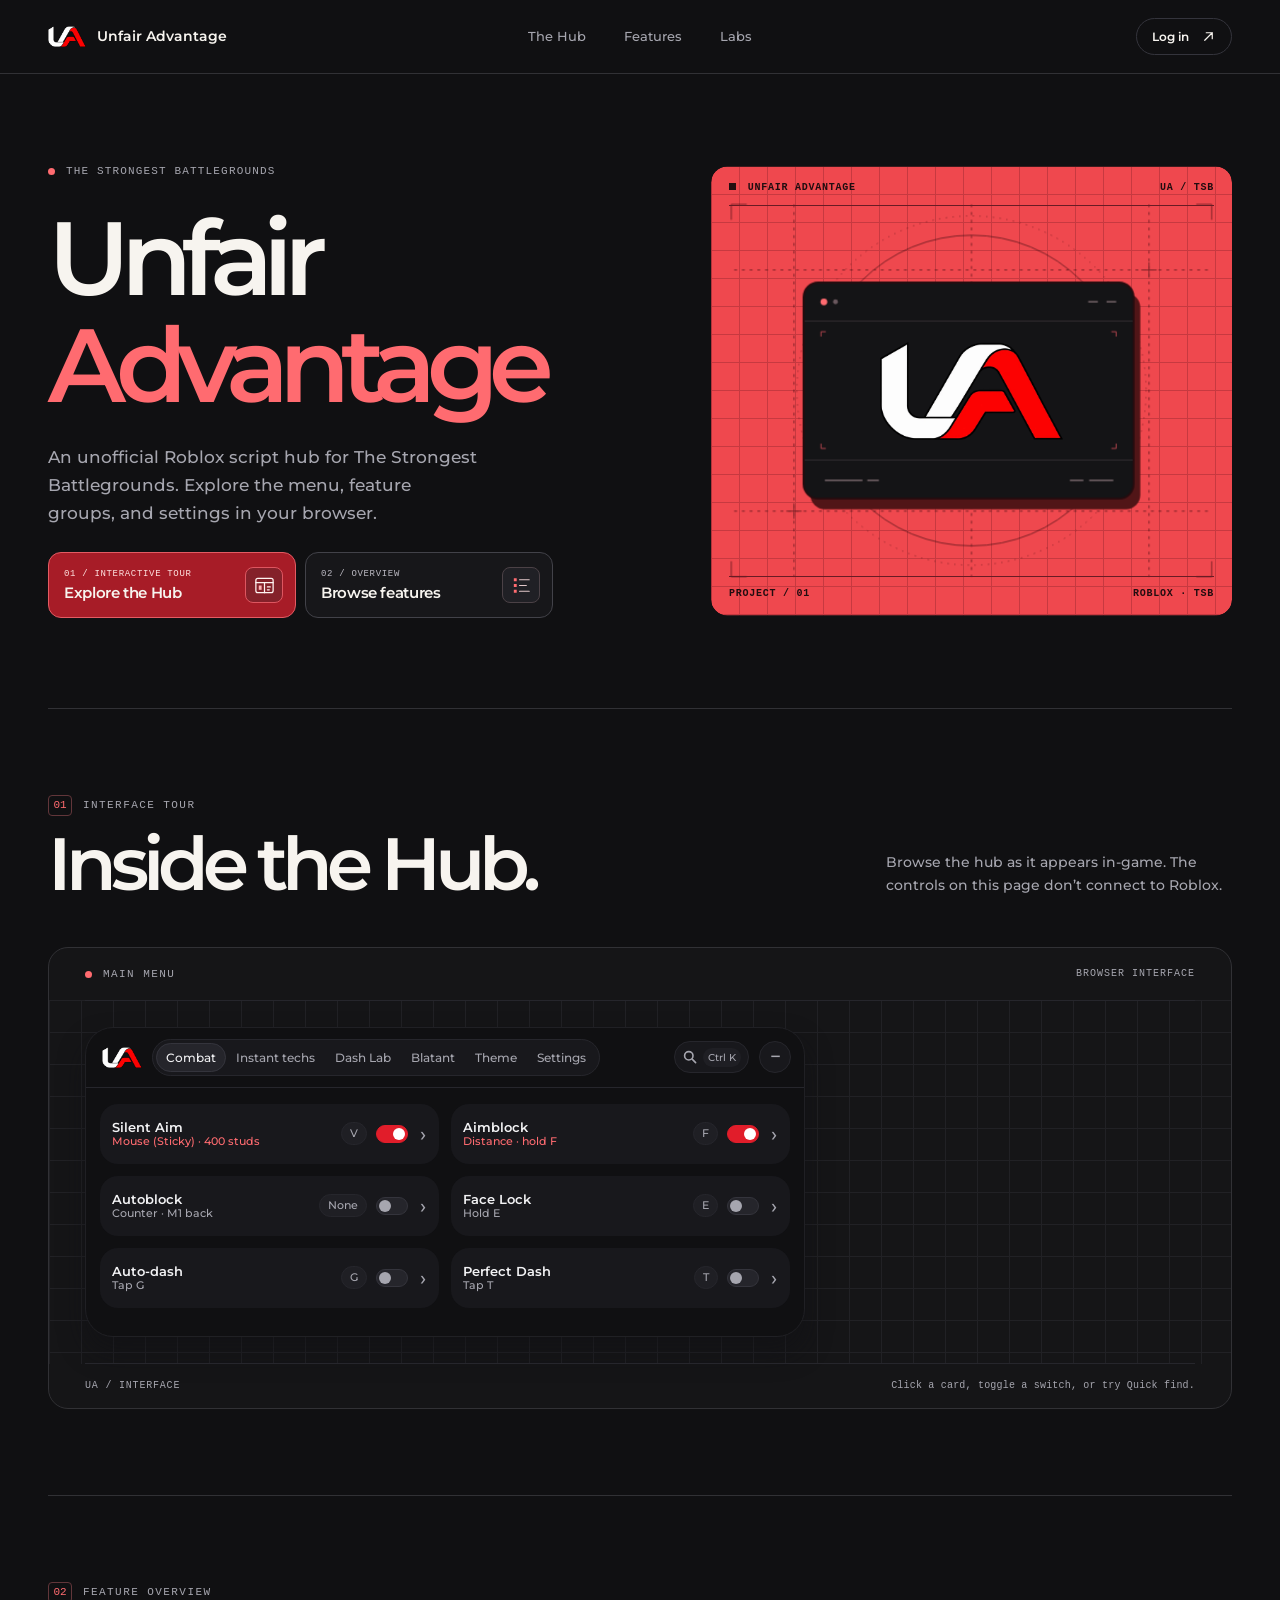
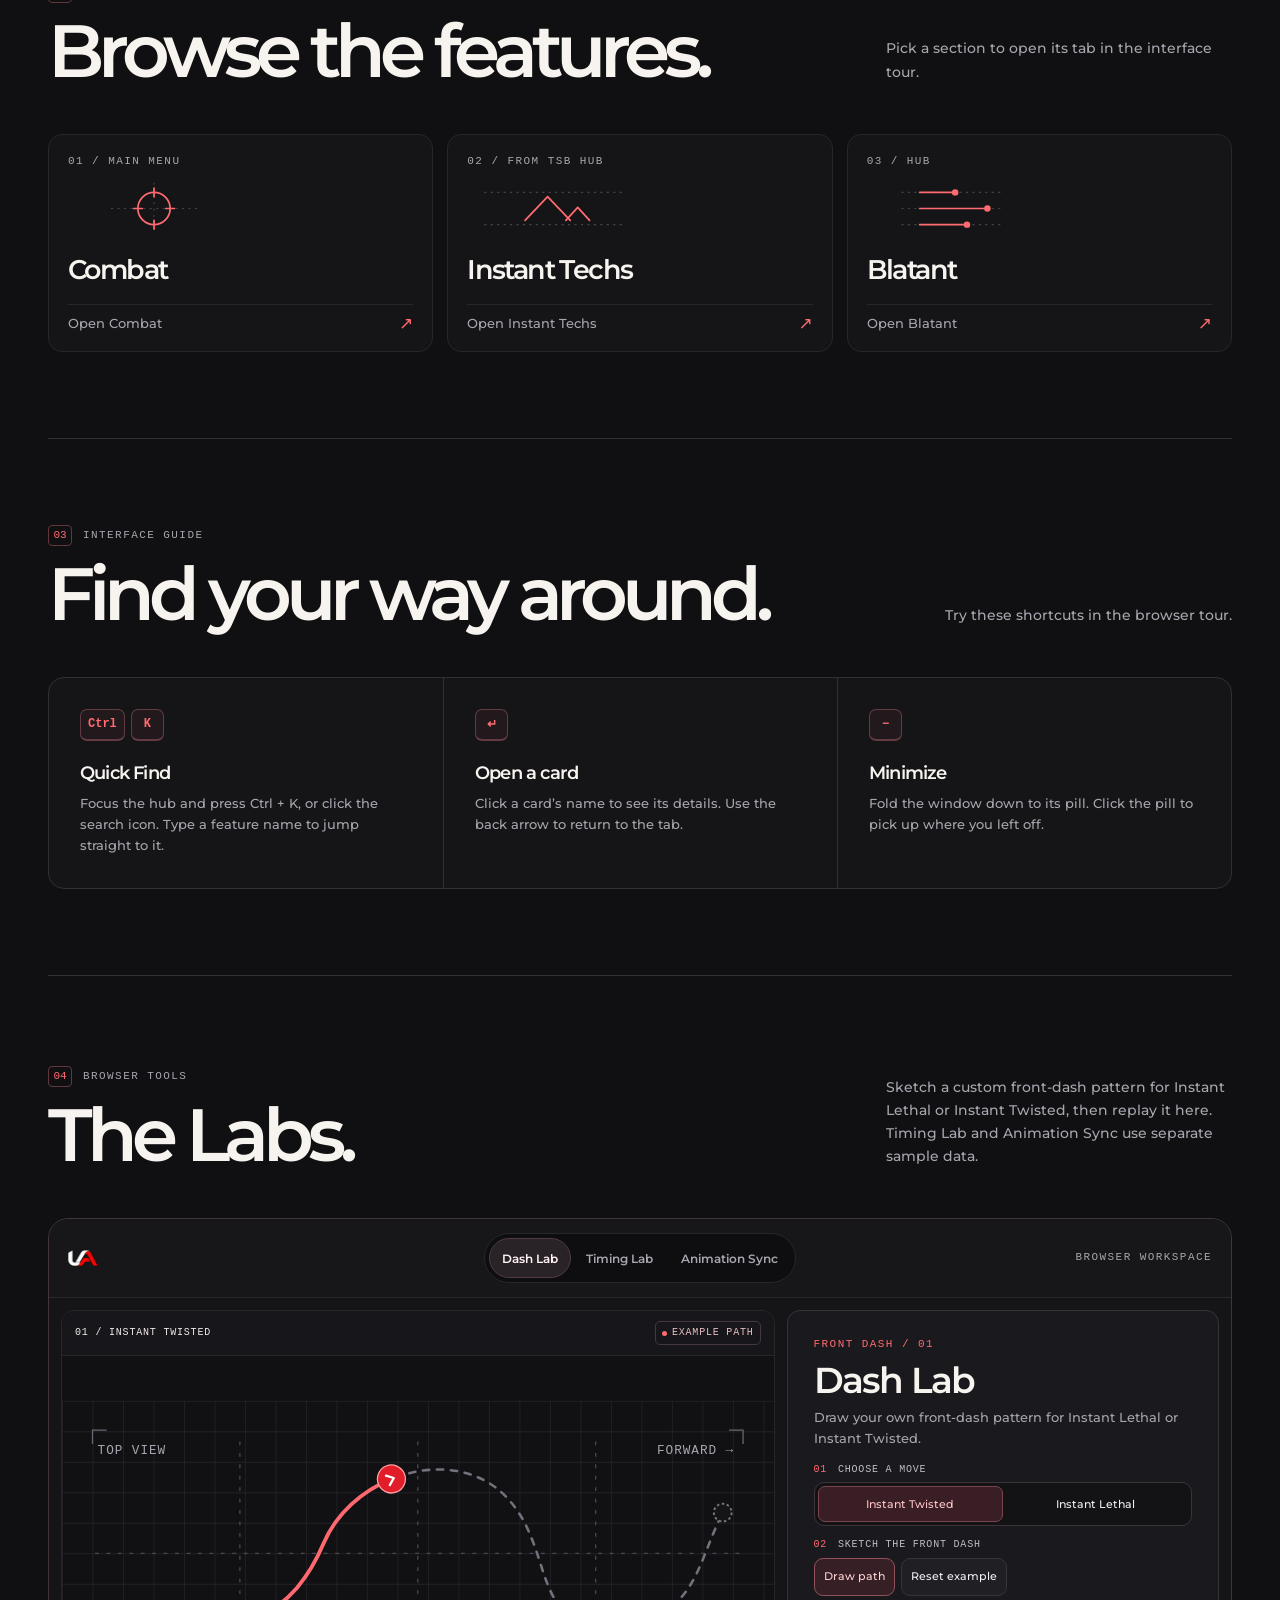
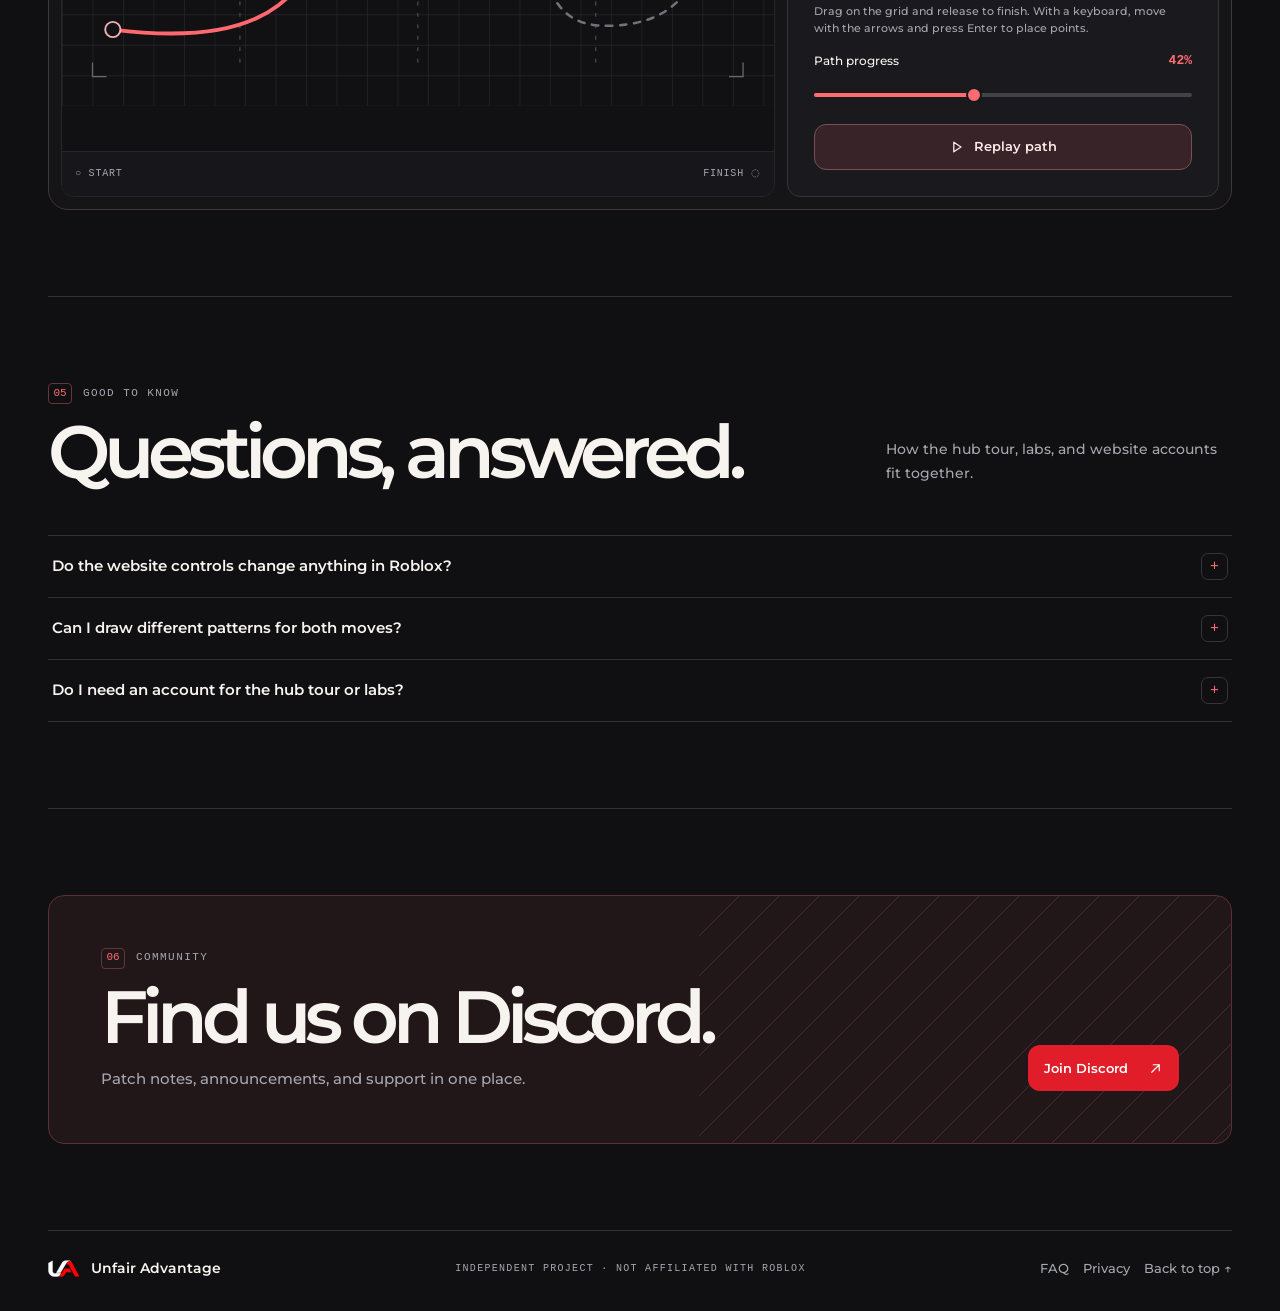
==== commit 6bbe1797: "Add files via upload" ====
--- a/index.html
+++ b/index.html
@@ -1 +1 @@
-<!doctype html> <html lang="en"> <head> <meta charset="utf-8"> <meta name="viewport" content="width=device-width,initial-scale=1"> <meta name="theme-color" content="#0e0e10"> <meta name="description" content="Unfair Advantage is an unofficial Roblox script hub for The Strongest Battlegrounds. Explore the hub interface, browse its feature groups, and try the browser labs."> <title>Unfair Advantage</title> <link rel="icon" href="assets/ua-mark.png" type="image/png"> <link rel="stylesheet" href="site.css"> <link rel="stylesheet" href="hub-preview.css"> <link rel="stylesheet" href="motion.css"> <link rel="stylesheet" href="editorial.css"> <link rel="stylesheet" href="workshop.css"> <script defer="defer" src="site.js"></script> <script defer="defer" src="hub-preview.js"></script> </head> <body id="top" class="editorial-home"> <a class="skip" href="#main">Skip to content</a> <header class="site-header"> <div class="wrap head-inner"> <a class="brand" href="#top"><img src="assets/ua-mark.png" alt="" width="38" height="21"> <span>Unfair Advantage</span></a> <nav aria-label="Main navigation"><a href="#interface">The Hub</a><a href="#features">Features</a><a href="#labs">Labs</a></nav> <a class="head-action" href="login.html">Log in <svg class="arrow-icon" viewBox="0 0 20 20" aria-hidden="true"><path d="M5 15 15 5M7 5h8v8"/></svg></a> </div> </header> <main id="main"> <section class="edition-hero wrap" aria-labelledby="hero-title"> <div class="edition-copy"> <p class="eyebrow edition-eyebrow intro" style="--step:0"><span class="signal" aria-hidden="true"></span> THE STRONGEST BATTLEGROUNDS</p> <h1 id="hero-title"><span class="title-mask"><span class="title-word">Unfair</span></span> <span class="title-mask title-accent"><span class="title-word">Advantage</span></span></h1> <p class="edition-description intro" style="--step:2">An unofficial Roblox script hub for The Strongest Battlegrounds. Explore the menu, feature groups, and settings in your browser.</p> <div class="edition-actions intro" style="--step:3"> <a class="hero-route hero-route-main" href="#interface"><span class="route-copy"><span>01 / INTERACTIVE TOUR</span><strong>Explore the Hub</strong></span><span class="route-icon" aria-hidden="true"><svg class="arrow-icon" viewBox="0 0 20 20"><path d="M5 15 15 5M7 5h8v8"/></svg></span></a> <a class="hero-route" href="#features"><span class="route-copy"><span>02 / OVERVIEW</span><strong>Browse features</strong></span><span class="route-icon" aria-hidden="true"><svg class="arrow-icon" viewBox="0 0 20 20"><path d="M10 4v12m-5-5 5 5 5-5"/></svg></span></a> </div> </div> <figure class="brand-plate" aria-hidden="true"> <div class="plate-label"><span><i></i> UNFAIR ADVANTAGE</span><span>UA / TSB</span></div> <div class="plate-grid"></div> <svg class="plate-art" viewBox="0 0 540 450" fill="none"> <g class="plate-construction" stroke="#320b10" stroke-width="1"> <path d="M24 100h492M24 350h492M86 32v386M454 32v386M270 32v386" stroke-dasharray="3 5"/> <circle cx="270" cy="225" r="161"/><circle cx="270" cy="225" r="181" stroke-dasharray="1 6"/> <path d="M21 48V32h16m466 0h16v16M21 402v16h16m466 0h16v-16M78 350h16m-8-8v16m360-258h16m-8-8v16"/> </g> <g class="plate-panel"> <rect x="103" y="124" width="342" height="224" rx="15" fill="#511517"/> <rect x="96" y="113" width="342" height="224" rx="15" fill="#141416" stroke="#260c0f" stroke-width="2"/> <path d="M97 153h340M97 297h340" stroke="#363035"/> <circle cx="117" cy="133" r="3.5" fill="#ff6b70"/><circle cx="129" cy="133" r="2.5" fill="#6a585e"/> <path d="M391 133h10m9 0h10m-302 185h39m5 0h12m198 0h14m6 0h25" stroke="#746469" stroke-width="1.5"/> <path class="plate-trace" pathLength="1" d="M114 169v-5h5m296 0h5v5m0 111v5h-5m-296 0h-5v-5" stroke="#b64750"/> </g> </svg> <img class="plate-mark" src="assets/ua-mark.png" width="192" height="106" alt=""> <figcaption class="plate-caption"><span>PROJECT / 01</span><span>ROBLOX · TSB</span></figcaption> </figure> </section> <section id="interface" class="interface-stage edition-section wrap" aria-labelledby="interface-title"> <div class="section-head edition-head" data-reveal><div><p class="eyebrow"><span class="index">01</span> INTERFACE TOUR</p><h2 id="interface-title">Inside the Hub.</h2></div><p>Browse the hub as it appears in-game. The controls on this page don’t connect to Roblox.</p></div> <div class="instrument" data-reveal> <div class="stage-bar"> <span class="eyebrow"><i class="signal"></i> MAIN MENU</span> <span class="stage-index">BROWSER INTERFACE</span> </div> <div class="stage-canvas" data-hub-view="hub"> <div class="hub-window" id="hub-window"> <div class="hub-header"> <img src="assets/ua-mark.png" alt="" width="40" height="23"> <div class="hub-nav" id="hub-nav" aria-label="Script pages"></div> <button class="hub-search" type="button" id="find-open" aria-label="Quick find"><svg viewBox="0 0 20 20" aria-hidden="true"><circle cx="8.5" cy="8.5" r="5.25"/><path d="m13 13 4 4"/></svg><kbd>Ctrl K</kbd></button> <button class="hub-icon" type="button" id="hub-minimize" aria-label="Minimize menu" aria-controls="hub-window">−</button> </div> <div class="hub-content" id="hub-content"><noscript><p>Enable JavaScript to try the main menu.</p></noscript></div> <dialog class="hub-find" id="hub-find" aria-label="Quick find"> <div class="hub-find-head"><input id="find-query" aria-label="Find a feature" placeholder="Find a feature" autocomplete="off" maxlength="80"><button type="button" class="hub-icon" id="find-close" aria-label="Close quick find">×</button></div> <div id="find-results" class="find-results"></div> </dialog> </div> <button class="hub-pill" type="button" id="hub-restore" aria-controls="hub-window" aria-expanded="false" hidden><img src="assets/ua-mark.png" width="33" height="19" alt=""> <span id="hub-count">0</span><span class="sr-only">Restore main menu</span></button> </div> <div class="stage-bar stage-foot"><span class="instrument-code">UA / INTERFACE</span><span id="stage-hint" role="status">Click a card, toggle a switch, or try Quick find.</span></div> </div> </section> <section class="labs wrap edition-section" id="features" aria-labelledby="features-title"> <div class="section-head edition-head" data-reveal><div><p class="eyebrow"><span class="index">02</span> FEATURE OVERVIEW</p><h2 id="features-title">Browse the features.</h2></div><p>Pick a section to open its tab in the interface tour.</p></div> <div class="lab-index feature-index" data-reveal> <a href="#interface" data-hub-page="Combat"><span class="card-index">01 / MAIN MENU</span><svg class="feature-figure" viewBox="0 0 160 48" aria-hidden="true"><path d="M40 24h80M80 0v48" class="figure-guides"/><circle cx="80" cy="24" r="15" class="figure-ink" style="fill:none"/><path d="M80 5v8m0 22v8M61 24h8m22 0h8" class="figure-ink"/></svg><strong>Combat</strong><span>Open Combat <span class="feature-arrow" aria-hidden="true">↗</span></span></a> <a href="#interface" data-hub-page="Instant techs"><span class="card-index">02 / FROM TSB HUB</span><svg class="feature-figure" viewBox="0 0 160 48" aria-hidden="true"><path d="M16 39h128M16 9h128" class="figure-guides"/><path d="m54 35 21-22 21 22m-4 0 11-12 11 12" class="figure-ink"/></svg><strong>Instant Techs</strong><span>Open Instant Techs <span class="feature-arrow" aria-hidden="true">↗</span></span></a> <a href="#interface" data-hub-page="Blatant"><span class="card-index">03 / HUB</span><svg class="feature-figure" viewBox="0 0 160 48" aria-hidden="true"><path d="M32 9h96M32 24h96M32 39h96" class="figure-guides"/><path d="M49 9h33m-33 15h63M49 39h44" class="figure-ink"/><circle cx="82" cy="9" r="3"/><circle cx="112" cy="24" r="3"/><circle cx="93" cy="39" r="3"/></svg><strong>Blatant</strong><span>Open Blatant <span class="feature-arrow" aria-hidden="true">↗</span></span></a> </div> </section> <section class="edition-section wrap" id="guide" aria-labelledby="guide-title"> <div class="section-head edition-head" data-reveal><div><p class="eyebrow"><span class="index">03</span> INTERFACE GUIDE</p><h2 id="guide-title">Find your way around.</h2></div><p>Try these shortcuts in the browser tour.</p></div> <div class="guide-rail" data-reveal> <article><div class="guide-key"><kbd>Ctrl</kbd><kbd>K</kbd></div><h3>Quick Find</h3><p>Focus the hub and press Ctrl + K, or click the search icon. Type a feature name to jump straight to it.</p></article> <article><div class="guide-key"><kbd>↵</kbd></div><h3>Open a card</h3><p>Click a card’s name to see its details. Use the back arrow to return to the tab.</p></article> <article><div class="guide-key"><kbd>−</kbd></div><h3>Minimize</h3><p>Fold the window down to its pill. Click the pill to pick up where you left off.</p></article> </div> </section> <section class="preview wrap edition-section" id="labs" aria-labelledby="labs-title"> <div class="section-head edition-head" data-reveal><div><p class="eyebrow"><span class="index">04</span> BROWSER TOOLS</p><h2 id="labs-title">The Labs.</h2></div><p>Sketch a custom front-dash pattern for Instant Lethal or Instant Twisted, then replay it here. Timing Lab and Animation Sync use separate sample data.</p></div> <div class="console workshop" id="preview" data-reveal> <div class="console-header"> <img src="assets/ua-mark.png" alt="" width="30" height="17"> <div class="tabs" aria-label="Browser labs" role="tablist"> <span class="tab-pill" aria-hidden="true"></span> <button id="tab-dash" type="button" role="tab" aria-selected="true" aria-controls="lab-panel" data-tab="dash">Dash Lab</button> <button id="tab-timing" type="button" role="tab" aria-selected="false" aria-controls="lab-panel" data-tab="timing" tabindex="-1">Timing Lab</button> <button id="tab-sync" type="button" role="tab" aria-selected="false" aria-controls="lab-panel" data-tab="sync" tabindex="-1">Animation Sync</button> </div> <span class="console-label">BROWSER WORKSPACE</span> </div> <div class="console-body" id="lab-panel" role="tabpanel" aria-labelledby="tab-dash" data-lab="dash"> <div class="screen"> <div class="screen-head"><span id="sample-label">01 / FRONT DASH</span><span class="plot-badge" id="plot-status">EXAMPLE PATH</span></div> <svg id="plot" viewBox="0 0 560 240" role="img" aria-labelledby="plot-title"> <title id="plot-title">Example dash path</title> <defs><pattern id="sample-grid" width="24" height="24" patternUnits="userSpaceOnUse"><path d="M24 0H0V24" fill="none" stroke="#26262c"/></pattern></defs> <path fill="url(#sample-grid)" d="M0 0h560v240H0z"/> <path class="timeline-axis" d="M40 46v159h484" fill="none" stroke="#47474f"/> <g class="direction-layer" aria-hidden="true"> <path d="M26 120h508M140 32v176m140-176v176m140-176v176" fill="none" stroke="#484851" stroke-dasharray="3 6"/> <path d="M24 34V23h11m490 0h11v11M24 206v11h11m490 0h11v-11" fill="none" stroke="#686873"/> <g class="field-label" fill="#a6a6af"><text x="28" y="42">TOP VIEW</text><text x="529" y="42" text-anchor="end">FORWARD →</text></g> </g> <path id="reference" fill="none" stroke="#a6a6af" stroke-width="2" stroke-dasharray="5 5"/> <path id="track" d="M40 182C159 182 143 69 253 88S410 106 520 47" fill="none" stroke="#595961" stroke-width="2"/> <path id="trace" pathLength="1" d="M40 182C159 182 143 69 253 88S410 106 520 47" fill="none" stroke="#ff505a" stroke-width="3" stroke-linecap="round"/> <line id="cursor" x1="40" y1="34" x2="40" y2="205" stroke="#8a4148" stroke-dasharray="3 5"/> <path id="trace-wake" pathLength="1" stroke="#ff7a80" stroke-width="9" stroke-linecap="round" fill="none" opacity="0" aria-hidden="true"/> <path id="draft-ink" fill="none" stroke="#ff6b70" stroke-width="3" stroke-linecap="round" stroke-linejoin="round" aria-hidden="true"/> <g class="dash-markers" aria-hidden="true"> <circle id="path-origin" r="6" fill="#121216" stroke="#f1b1b4" stroke-width="1.5"/> <circle id="path-finish" r="7" fill="#151517" stroke="#777780" stroke-width="1.5" stroke-dasharray="2 2"/> <g id="dash-runner"><circle r="11" fill="#e11d2a" stroke="#ffa2a6" stroke-width="1"/><path d="m-3-4 5 4-5 4" fill="none" stroke="#fff" stroke-width="1.8" stroke-linecap="round" stroke-linejoin="round"/></g> </g> <circle id="trace-arrival" cx="40" cy="182" r="10" fill="none" stroke="#ff6b70" stroke-width="1.5" opacity="0" aria-hidden="true"/> <circle id="playhead" cx="40" cy="182" r="6" fill="#ff505a" stroke="#141416" stroke-width="2"/> <circle id="draw-cursor" cx="40" cy="182" r="8" fill="none" stroke="#f2f2f4" stroke-width="1.5" hidden/> </svg> <div class="screen-foot"><span id="plot-guide">START ○</span><span id="plot-end">○ FINISH</span></div> </div> <div class="controls"> <p class="eyebrow" id="lab-kicker">MOVEMENT / 01</p> <h3 id="lab-title">Dash Lab</h3> <p id="lab-description">Draw your own front-dash pattern for Instant Lethal or Instant Twisted.</p> <div class="dash-options" id="dash-options"> <p class="pattern-label">01 <span>Choose a move</span></p> <div class="pattern-picker" role="group" aria-label="Dash pattern" data-mode="twisted"> <span class="pattern-indicator" aria-hidden="true"></span> <button type="button" aria-pressed="true" data-pattern="twisted">Instant Twisted</button> <button type="button" aria-pressed="false" data-pattern="lethal">Instant Lethal</button> </div> <p class="pattern-label">02 <span>Sketch the front dash</span></p> <div class="draw-actions"><button class="draw-primary" type="button" id="draw-path" aria-pressed="false">Draw path</button><button type="button" id="reset-path">Reset example</button></div> <p class="draw-help" id="draw-help">Drag on the grid and release to finish. With a keyboard, move with the arrows and press Enter to place points.</p> <p class="sr-only" id="draw-status" role="status"></p> </div> <div class="readout"><label for="scrub" id="scrub-label">Position</label><output id="scrub-output" for="scrub">42%</output></div> <div class="scrubber"><input id="scrub" type="range" min="0" max="100" value="42" aria-labelledby="scrub-label"></div> <button class="button replay" id="replay" type="button"><svg class="replay-glyph" viewBox="0 0 20 20" aria-hidden="true"><path class="play-glyph" d="m6 4 9 6-9 6Z"/><path class="pause-glyph" d="M7 4v12m6-12v12"/></svg><span id="replay-label">Replay path</span></button> </div> </div> <noscript><p class="no-script">Enable JavaScript to switch labs and replay the samples.</p></noscript> </div> </section> <section class="edition-section wrap" id="faq" aria-labelledby="faq-title"> <div class="section-head edition-head" data-reveal><div><p class="eyebrow"><span class="index">05</span> GOOD TO KNOW</p><h2 id="faq-title">Questions, answered.</h2></div><p>How the hub tour, labs, and website accounts fit together.</p></div> <div class="faq-list" data-reveal> <details><summary>Do the website controls change anything in Roblox?</summary><div class="faq-answer"><p>No. The tour and labs run in your browser. They don’t connect to a game or change its settings.</p></div></details> <details><summary>Can I draw different patterns for both moves?</summary><div class="faq-answer"><p>Yes. Dash Lab keeps one sketch for Instant Twisted and one for Instant Lethal while the page is open. Switching moves won’t replace the other sketch.</p></div></details> <details><summary>Do I need an account for the hub tour or labs?</summary><div class="faq-answer"><p>No. The tour and labs are open to everyone. Website sign-in is separate and doesn’t grant a Roblox license.</p></div></details> </div> </section> <section class="release wrap edition-section" id="discord" aria-labelledby="discord-title"> <div class="release-inner" data-reveal> <div><p class="eyebrow"><span class="index">06</span> COMMUNITY</p><h2 id="discord-title">Find us on Discord.</h2><p>Patch notes, announcements, and support in one place.</p></div> <a class="button primary" href="https://discord.gg/B6msymERJM" target="_blank" rel="noopener noreferrer">Join Discord <svg class="arrow-icon" viewBox="0 0 20 20" aria-hidden="true"><path d="M5 15 15 5M7 5h8v8"/></svg></a> </div> </section> </main> <footer class="wrap footer"> <a class="brand" href="#top"><img src="assets/ua-mark.png" alt="" width="32" height="18"> <span>Unfair Advantage</span></a> <span>INDEPENDENT PROJECT · NOT AFFILIATED WITH ROBLOX</span> <div class="footer-links"><a class="back" href="#faq">FAQ</a><a class="back" href="privacy.html">Privacy</a><a class="back" href="#top">Back to top ↑</a></div> </footer> </body> </html> 
+<!doctype html> <html lang="en"> <head> <meta charset="utf-8"> <meta name="viewport" content="width=device-width,initial-scale=1"> <meta name="theme-color" content="#0e0e10"> <meta name="description" content="Unfair Advantage is an unofficial Roblox script hub for The Strongest Battlegrounds. Explore the hub interface, browse its feature groups, and try the browser labs."> <title>Unfair Advantage</title> <link rel="icon" href="assets/ua-mark.png" type="image/png"> <link rel="stylesheet" href="site.css"> <link rel="stylesheet" href="hub-preview.css"> <link rel="stylesheet" href="motion.css"> <link rel="stylesheet" href="editorial.css"> <link rel="stylesheet" href="workshop.css"> <script defer="defer" src="site.js"></script> <script defer="defer" src="hub-preview.js"></script> </head> <body id="top" class="editorial-home"> <a class="skip" href="#main">Skip to content</a> <header class="site-header"> <div class="wrap head-inner"> <a class="brand" href="#top"><img src="assets/ua-mark.png" alt="" width="38" height="21"> <span>Unfair Advantage</span></a> <nav aria-label="Main navigation"><a href="#interface">The Hub</a><a href="#features">Features</a><a href="#labs">Labs</a></nav> <a class="head-action" href="login.html">Log in <svg class="arrow-icon" viewBox="0 0 20 20" aria-hidden="true"><path d="M5 15 15 5M7 5h8v8"/></svg></a> </div> </header> <main id="main"> <section class="edition-hero wrap" aria-labelledby="hero-title"> <div class="edition-copy"> <p class="eyebrow edition-eyebrow intro" style="--step:0"><span class="signal" aria-hidden="true"></span> THE STRONGEST BATTLEGROUNDS</p> <h1 id="hero-title"><span class="title-mask"><span class="title-word">Unfair</span></span> <span class="title-mask title-accent"><span class="title-word">Advantage</span></span></h1> <p class="edition-description intro" style="--step:2">An unofficial Roblox script hub for The Strongest Battlegrounds. Explore the menu, feature groups, and settings in your browser.</p> <div class="edition-actions intro" style="--step:3"> <a class="hero-route hero-route-main" href="#interface"> <span class="route-copy"><span>01 / INTERACTIVE TOUR</span><strong>Explore the Hub</strong></span> <span class="route-stamp" aria-hidden="true"><svg viewBox="0 0 24 24" focusable="false"><rect x="3" y="4.5" width="18" height="15" rx="2"/><path d="M3 9h18m-9 0v10.5m3-6h3m-3 3h2"/><path class="route-stamp-fill" d="M6 12h3v4.5H6z"/></svg></span> </a> <a class="hero-route" href="#features"> <span class="route-copy"><span>02 / OVERVIEW</span><strong>Browse features</strong></span> <span class="route-stamp" aria-hidden="true"><svg viewBox="0 0 24 24" focusable="false"><path d="M10 6h10m-10 6h7m-7 6h10"/><path class="route-stamp-fill" d="M4 4.5h3v3H4zm0 6h3v3H4zm0 6h3v3H4z"/></svg></span> </a> </div> </div> <figure class="brand-plate" aria-hidden="true"> <div class="plate-label"><span><i></i> UNFAIR ADVANTAGE</span><span>UA / TSB</span></div> <div class="plate-grid"></div> <svg class="plate-art" viewBox="0 0 540 450" fill="none"> <g class="plate-construction" stroke="#320b10" stroke-width="1"> <path d="M24 100h492M24 350h492M86 32v386M454 32v386M270 32v386" stroke-dasharray="3 5"/> <circle cx="270" cy="225" r="161"/><circle cx="270" cy="225" r="181" stroke-dasharray="1 6"/> <path d="M21 48V32h16m466 0h16v16M21 402v16h16m466 0h16v-16M78 350h16m-8-8v16m360-258h16m-8-8v16"/> </g> <g class="plate-panel"> <rect x="103" y="124" width="342" height="224" rx="15" fill="#511517"/> <rect x="96" y="113" width="342" height="224" rx="15" fill="#141416" stroke="#260c0f" stroke-width="2"/> <path d="M97 153h340M97 297h340" stroke="#363035"/> <circle cx="117" cy="133" r="3.5" fill="#ff6b70"/><circle cx="129" cy="133" r="2.5" fill="#6a585e"/> <path d="M391 133h10m9 0h10m-302 185h39m5 0h12m198 0h14m6 0h25" stroke="#746469" stroke-width="1.5"/> <path class="plate-trace" pathLength="1" d="M114 169v-5h5m296 0h5v5m0 111v5h-5m-296 0h-5v-5" stroke="#b64750"/> </g> </svg> <img class="plate-mark" src="assets/ua-mark.png" width="192" height="106" alt=""> <figcaption class="plate-caption"><span>PROJECT / 01</span><span>ROBLOX · TSB</span></figcaption> </figure> </section> <section id="interface" class="interface-stage edition-section wrap" aria-labelledby="interface-title"> <div class="section-head edition-head" data-reveal><div><p class="eyebrow"><span class="index">01</span> INTERFACE TOUR</p><h2 id="interface-title">Inside the Hub.</h2></div><p>Browse the hub as it appears in-game. The controls on this page don’t connect to Roblox.</p></div> <div class="instrument" data-reveal> <div class="stage-bar"> <span class="eyebrow"><i class="signal"></i> MAIN MENU</span> <span class="stage-index">BROWSER INTERFACE</span> </div> <div class="stage-canvas" data-hub-view="hub"> <div class="hub-window" id="hub-window"> <div class="hub-header"> <img src="assets/ua-mark.png" alt="" width="40" height="23"> <div class="hub-nav" id="hub-nav" aria-label="Script pages"></div> <button class="hub-search" type="button" id="find-open" aria-label="Quick find"><svg viewBox="0 0 20 20" aria-hidden="true"><circle cx="8.5" cy="8.5" r="5.25"/><path d="m13 13 4 4"/></svg><kbd>Ctrl K</kbd></button> <button class="hub-icon" type="button" id="hub-minimize" aria-label="Minimize menu" aria-controls="hub-window">−</button> </div> <div class="hub-content" id="hub-content"><noscript><p>Enable JavaScript to try the main menu.</p></noscript></div> <dialog class="hub-find" id="hub-find" aria-label="Quick find"> <div class="hub-find-head"><input id="find-query" aria-label="Find a feature" placeholder="Find a feature" autocomplete="off" maxlength="80"><button type="button" class="hub-icon" id="find-close" aria-label="Close quick find">×</button></div> <div id="find-results" class="find-results"></div> </dialog> </div> <button class="hub-pill" type="button" id="hub-restore" aria-controls="hub-window" aria-expanded="false" hidden><img src="assets/ua-mark.png" width="33" height="19" alt=""> <span id="hub-count">0</span><span class="sr-only">Restore main menu</span></button> </div> <div class="stage-bar stage-foot"><span class="instrument-code">UA / INTERFACE</span><span id="stage-hint" role="status">Click a card, toggle a switch, or try Quick find.</span></div> </div> </section> <section class="labs wrap edition-section" id="features" aria-labelledby="features-title"> <div class="section-head edition-head" data-reveal><div><p class="eyebrow"><span class="index">02</span> FEATURE OVERVIEW</p><h2 id="features-title">Browse the features.</h2></div><p>Pick a section to open its tab in the interface tour.</p></div> <div class="lab-index feature-index" data-reveal> <a href="#interface" data-hub-page="Combat"><span class="card-index">01 / MAIN MENU</span><svg class="feature-figure" viewBox="0 0 160 48" aria-hidden="true"><path d="M40 24h80M80 0v48" class="figure-guides"/><circle cx="80" cy="24" r="15" class="figure-ink" style="fill:none"/><path d="M80 5v8m0 22v8M61 24h8m22 0h8" class="figure-ink"/></svg><strong>Combat</strong><span>Open Combat <span class="feature-arrow" aria-hidden="true">↗</span></span></a> <a href="#interface" data-hub-page="Instant techs"><span class="card-index">02 / FROM TSB HUB</span><svg class="feature-figure" viewBox="0 0 160 48" aria-hidden="true"><path d="M16 39h128M16 9h128" class="figure-guides"/><path d="m54 35 21-22 21 22m-4 0 11-12 11 12" class="figure-ink"/></svg><strong>Instant Techs</strong><span>Open Instant Techs <span class="feature-arrow" aria-hidden="true">↗</span></span></a> <a href="#interface" data-hub-page="Blatant"><span class="card-index">03 / HUB</span><svg class="feature-figure" viewBox="0 0 160 48" aria-hidden="true"><path d="M32 9h96M32 24h96M32 39h96" class="figure-guides"/><path d="M49 9h33m-33 15h63M49 39h44" class="figure-ink"/><circle cx="82" cy="9" r="3"/><circle cx="112" cy="24" r="3"/><circle cx="93" cy="39" r="3"/></svg><strong>Blatant</strong><span>Open Blatant <span class="feature-arrow" aria-hidden="true">↗</span></span></a> </div> </section> <section class="edition-section wrap" id="guide" aria-labelledby="guide-title"> <div class="section-head edition-head" data-reveal><div><p class="eyebrow"><span class="index">03</span> INTERFACE GUIDE</p><h2 id="guide-title">Find your way around.</h2></div><p>Try these shortcuts in the browser tour.</p></div> <div class="guide-rail" data-reveal> <article><div class="guide-key"><kbd>Ctrl</kbd><kbd>K</kbd></div><h3>Quick Find</h3><p>Focus the hub and press Ctrl + K, or click the search icon. Type a feature name to jump straight to it.</p></article> <article><div class="guide-key"><kbd>↵</kbd></div><h3>Open a card</h3><p>Click a card’s name to see its details. Use the back arrow to return to the tab.</p></article> <article><div class="guide-key"><kbd>−</kbd></div><h3>Minimize</h3><p>Fold the window down to its pill. Click the pill to pick up where you left off.</p></article> </div> </section> <section class="preview wrap edition-section" id="labs" aria-labelledby="labs-title"> <div class="section-head edition-head" data-reveal><div><p class="eyebrow"><span class="index">04</span> BROWSER TOOLS</p><h2 id="labs-title">The Labs.</h2></div><p>Sketch a custom front-dash pattern for Instant Lethal or Instant Twisted, then replay it here. Timing Lab and Animation Sync use separate sample data.</p></div> <div class="console workshop" id="preview" data-reveal> <div class="console-header"> <img src="assets/ua-mark.png" alt="" width="30" height="17"> <div class="tabs" aria-label="Browser labs" role="tablist"> <span class="tab-pill" aria-hidden="true"></span> <button id="tab-dash" type="button" role="tab" aria-selected="true" aria-controls="lab-panel" data-tab="dash">Dash Lab</button> <button id="tab-timing" type="button" role="tab" aria-selected="false" aria-controls="lab-panel" data-tab="timing" tabindex="-1">Timing Lab</button> <button id="tab-sync" type="button" role="tab" aria-selected="false" aria-controls="lab-panel" data-tab="sync" tabindex="-1">Animation Sync</button> </div> <span class="console-label">BROWSER WORKSPACE</span> </div> <div class="console-body" id="lab-panel" role="tabpanel" aria-labelledby="tab-dash" data-lab="dash"> <div class="screen"> <div class="screen-head"><span id="sample-label">01 / FRONT DASH</span><span class="plot-badge" id="plot-status">EXAMPLE PATH</span></div> <svg id="plot" viewBox="0 0 560 240" role="img" aria-labelledby="plot-title"> <title id="plot-title">Example dash path</title> <defs><pattern id="sample-grid" width="24" height="24" patternUnits="userSpaceOnUse"><path d="M24 0H0V24" fill="none" stroke="#26262c"/></pattern></defs> <path fill="url(#sample-grid)" d="M0 0h560v240H0z"/> <path class="timeline-axis" d="M40 46v159h484" fill="none" stroke="#47474f"/> <g class="direction-layer" aria-hidden="true"> <path d="M26 120h508M140 32v176m140-176v176m140-176v176" fill="none" stroke="#484851" stroke-dasharray="3 6"/> <path d="M24 34V23h11m490 0h11v11M24 206v11h11m490 0h11v-11" fill="none" stroke="#686873"/> <g class="field-label" fill="#a6a6af"><text x="28" y="42">TOP VIEW</text><text x="529" y="42" text-anchor="end">FORWARD →</text></g> </g> <path id="reference" fill="none" stroke="#a6a6af" stroke-width="2" stroke-dasharray="5 5"/> <path id="track" d="M40 182C159 182 143 69 253 88S410 106 520 47" fill="none" stroke="#595961" stroke-width="2"/> <path id="trace" pathLength="1" d="M40 182C159 182 143 69 253 88S410 106 520 47" fill="none" stroke="#ff505a" stroke-width="3" stroke-linecap="round"/> <line id="cursor" x1="40" y1="34" x2="40" y2="205" stroke="#8a4148" stroke-dasharray="3 5"/> <path id="trace-wake" pathLength="1" stroke="#ff7a80" stroke-width="9" stroke-linecap="round" fill="none" opacity="0" aria-hidden="true"/> <path id="draft-ink" fill="none" stroke="#ff6b70" stroke-width="3" stroke-linecap="round" stroke-linejoin="round" aria-hidden="true"/> <g class="dash-markers" aria-hidden="true"> <circle id="path-origin" r="6" fill="#121216" stroke="#f1b1b4" stroke-width="1.5"/> <circle id="path-finish" r="7" fill="#151517" stroke="#777780" stroke-width="1.5" stroke-dasharray="2 2"/> <g id="dash-runner"><circle r="11" fill="#e11d2a" stroke="#ffa2a6" stroke-width="1"/><path d="m-3-4 5 4-5 4" fill="none" stroke="#fff" stroke-width="1.8" stroke-linecap="round" stroke-linejoin="round"/></g> </g> <circle id="trace-arrival" cx="40" cy="182" r="10" fill="none" stroke="#ff6b70" stroke-width="1.5" opacity="0" aria-hidden="true"/> <circle id="playhead" cx="40" cy="182" r="6" fill="#ff505a" stroke="#141416" stroke-width="2"/> <circle id="draw-cursor" cx="40" cy="182" r="8" fill="none" stroke="#f2f2f4" stroke-width="1.5" hidden/> </svg> <div class="screen-foot"><span id="plot-guide">START ○</span><span id="plot-end">○ FINISH</span></div> </div> <div class="controls"> <p class="eyebrow" id="lab-kicker">MOVEMENT / 01</p> <h3 id="lab-title">Dash Lab</h3> <p id="lab-description">Draw your own front-dash pattern for Instant Lethal or Instant Twisted.</p> <div class="dash-options" id="dash-options"> <p class="pattern-label">01 <span>Choose a move</span></p> <div class="pattern-picker" role="group" aria-label="Dash pattern" data-mode="twisted"> <span class="pattern-indicator" aria-hidden="true"></span> <button type="button" aria-pressed="true" data-pattern="twisted">Instant Twisted</button> <button type="button" aria-pressed="false" data-pattern="lethal">Instant Lethal</button> </div> <p class="pattern-label">02 <span>Sketch the front dash</span></p> <div class="draw-actions"><button class="draw-primary" type="button" id="draw-path" aria-pressed="false">Draw path</button><button type="button" id="reset-path">Reset example</button></div> <p class="draw-help" id="draw-help">Drag on the grid and release to finish. With a keyboard, move with the arrows and press Enter to place points.</p> <p class="sr-only" id="draw-status" role="status"></p> </div> <div class="readout"><label for="scrub" id="scrub-label">Position</label><output id="scrub-output" for="scrub">42%</output></div> <div class="scrubber"><input id="scrub" type="range" min="0" max="100" value="42" aria-labelledby="scrub-label"></div> <button class="button replay" id="replay" type="button"><svg class="replay-glyph" viewBox="0 0 20 20" aria-hidden="true"><path class="play-glyph" d="m6 4 9 6-9 6Z"/><path class="pause-glyph" d="M7 4v12m6-12v12"/></svg><span id="replay-label">Replay path</span></button> </div> </div> <noscript><p class="no-script">Enable JavaScript to switch labs and replay the samples.</p></noscript> </div> </section> <section class="edition-section wrap" id="faq" aria-labelledby="faq-title"> <div class="section-head edition-head" data-reveal><div><p class="eyebrow"><span class="index">05</span> GOOD TO KNOW</p><h2 id="faq-title">Questions, answered.</h2></div><p>How the hub tour, labs, and website accounts fit together.</p></div> <div class="faq-list" data-reveal> <details><summary>Do the website controls change anything in Roblox?</summary><div class="faq-answer"><p>No. The tour and labs run in your browser. They don’t connect to a game or change its settings.</p></div></details> <details><summary>Can I draw different patterns for both moves?</summary><div class="faq-answer"><p>Yes. Dash Lab keeps one sketch for Instant Twisted and one for Instant Lethal while the page is open. Switching moves won’t replace the other sketch.</p></div></details> <details><summary>Do I need an account for the hub tour or labs?</summary><div class="faq-answer"><p>No. The tour and labs are open to everyone. Website sign-in is separate and doesn’t grant a Roblox license.</p></div></details> </div> </section> <section class="release wrap edition-section" id="discord" aria-labelledby="discord-title"> <div class="release-inner" data-reveal> <div><p class="eyebrow"><span class="index">06</span> COMMUNITY</p><h2 id="discord-title">Find us on Discord.</h2><p>Patch notes, announcements, and support in one place.</p></div> <a class="button primary" href="https://discord.gg/B6msymERJM" target="_blank" rel="noopener noreferrer">Join Discord <svg class="arrow-icon" viewBox="0 0 20 20" aria-hidden="true"><path d="M5 15 15 5M7 5h8v8"/></svg></a> </div> </section> </main> <footer class="wrap footer"> <a class="brand" href="#top"><img src="assets/ua-mark.png" alt="" width="32" height="18"> <span>Unfair Advantage</span></a> <span>INDEPENDENT PROJECT · NOT AFFILIATED WITH ROBLOX</span> <div class="footer-links"><a class="back" href="#faq">FAQ</a><a class="back" href="privacy.html">Privacy</a><a class="back" href="#top">Back to top ↑</a></div> </footer> </body> </html> 
--- a/site.css
+++ b/site.css
@@ -1,41 +1 @@
-@font-face{font-family:Montserrat;src:url('assets/montserrat.woff2') format('woff2');font-style:normal;font-weight:500 600;font-display:swap}
-:root{color-scheme:dark;--bg:#0e0e10;--surface:#18181c;--raised:#1f1f24;--line:#26262c;--strong:#34343c;--text:#f2f2f4;--muted:#a6a6af;--dim:#8a8a93;--red:#e11d2a;--signal:#ff6b70;--ease:cubic-bezier(.23,1,.32,1);--sine:cubic-bezier(.39,.575,.565,1);--mono:ui-monospace,Consolas,monospace}
-*,*::before,*::after{box-sizing:border-box}
-html{scroll-behavior:smooth;scroll-padding-top:30px}
-body{margin:0;background:var(--bg);color:var(--text);font:500 15px/1.6 Montserrat,system-ui,sans-serif}
-a{color:inherit;text-decoration:none}button,input{font:inherit}button{cursor:pointer}
-button:focus-visible,a:focus-visible,input:focus-visible{outline:2px solid var(--signal);outline-offset:4px}
-h1,h2,h3,p,figure{margin:0}h1,h2,h3,strong{font-weight:600}
-.wrap{width:min(1200px,calc(100% - 96px));margin-inline:auto}
-.skip{position:fixed;top:12px;left:12px;z-index:2;background:var(--surface);padding:8px 16px;transform:translateY(-150%)}.skip:focus{transform:none}
-.site-header{border-bottom:1px solid var(--line)}.head-inner{min-height:76px;display:grid;grid-template-columns:1fr auto 1fr;align-items:center;gap:26px}
-.brand{display:inline-flex;align-items:center;gap:11px;width:fit-content;font-size:14px;font-weight:600;white-space:nowrap}.brand img,.console-header>img{object-fit:contain}.brand-gap{display:inline}
-nav{display:flex;gap:30px}nav a,.back{font-size:13px;color:var(--muted);transition:color 140ms var(--sine)}nav a:hover,.back:hover{color:var(--text)}
-.head-action{justify-self:end;border:1px solid var(--strong);border-radius:100px;padding:8px 13px 8px 16px;font-size:12px;font-weight:600;white-space:nowrap;transition:background 140ms var(--sine),border-color 140ms var(--sine)}.head-action:hover{background:var(--surface);border-color:var(--dim)}.head-action span{margin-left:7px;color:var(--signal)}
-.hero{min-height:560px;display:grid;grid-template-columns:1fr .99fr;align-items:center;gap:clamp(28px,5vw,76px);padding-block:62px 56px}
-.eyebrow,.blueprint-head,figcaption,.screen-head,.screen-foot,.console-label,.card-index,.footer>span{font:500 11px/1.4 var(--mono);letter-spacing:.13em;color:var(--muted)}
-.eyebrow{display:flex;align-items:center;gap:11px}.signal{width:7px;height:7px;background:var(--signal);border-radius:50%}.eyebrow-rule{width:24px;height:1px;background:var(--strong)}
-.hero h1{font-size:clamp(57px,7.8vw,115px);line-height:.94;letter-spacing:-.093em;margin:23px 0 26px}.hero h1 span{color:var(--signal)}
-.hero-description{color:var(--muted);font-size:clamp(15px,1.35vw,18px);max-width:395px;line-height:1.7;margin-bottom:29px}
-.button{display:inline-flex;align-items:center;justify-content:space-between;gap:20px;min-height:46px;padding:10px 15px;border-radius:12px;font-size:13px;font-weight:600;transition:background 140ms var(--sine),border-color 140ms var(--sine),transform 340ms cubic-bezier(.2,.85,.3,1.36);width:fit-content}.button:active{transform:scale(.95);transition-duration:80ms}.button span{font-size:16px}.primary{background:var(--red);color:#fff;border:1px solid transparent}.primary:hover{background:#c21824}
-.blueprint{overflow:hidden;background:#141416;border:1px solid var(--strong);border-radius:22px}.blueprint-head,figcaption{padding:15px 20px;display:flex;align-items:center;justify-content:space-between;gap:12px}.blueprint-head{border-bottom:1px solid var(--line)}figcaption{border-top:1px solid var(--line)}.blueprint-head i{display:inline-block;width:6px;height:6px;border:1px solid var(--signal);margin-right:6px}.hero-trace{width:100%;display:block}.hero-route{stroke-dasharray:1;animation:draw 840ms 240ms var(--ease) both}
-.intro{animation:enter 580ms calc(50ms + var(--step,0)*80ms) var(--ease) both}@keyframes enter{from{opacity:0;translate:0 14px}to{opacity:1;translate:0 0}}@keyframes draw{from{stroke-dashoffset:1}to{stroke-dashoffset:0}}
-.labs,.preview,.release{padding-block:54px 64px;border-top:1px solid var(--line)}.section-head{margin-bottom:29px}.index{color:var(--signal);min-width:24px}.section-head h2,.release h2{font-size:clamp(32px,4.8vw,62px);letter-spacing:-.066em;line-height:1.03;margin-top:10px}.section-head>p:not(.eyebrow),.release p:not(.eyebrow){color:var(--muted);margin-top:14px;max-width:53ch}
-.lab-index{display:grid;grid-template-columns:repeat(3,1fr);gap:12px}.lab-index a{display:grid;align-content:start;position:relative;gap:8px;min-height:155px;padding:19px 44px 19px 20px;background:var(--surface);border:1px solid var(--line);border-radius:18px;transition:background 140ms var(--sine),border-color 140ms var(--sine),translate 260ms var(--ease)}.lab-index a:hover{background:var(--raised);border-color:var(--strong);translate:0 -3px}.lab-index strong{font-size:20px;letter-spacing:-.035em;margin-top:8px}.lab-index a>span:last-child{font-size:13px;color:var(--muted)}.card-arrow{position:absolute;top:16px;right:19px;font-size:17px;color:var(--dim)}.lab-index a:hover .card-arrow{color:var(--signal)}
-.console{border-radius:28px;border:1px solid var(--strong);background:#141416;overflow:hidden}.console-header{display:grid;grid-template-columns:1fr auto 1fr;align-items:center;gap:16px;padding:14px 19px;border-bottom:1px solid var(--line)}.console-label{justify-self:end}.tabs{display:flex;position:relative;isolation:isolate;gap:2px;padding:4px;border:1px solid var(--line);border-radius:100px;background:var(--bg)}.tabs button{z-index:1;flex:1 0 auto;white-space:nowrap;min-height:40px;padding:5px 13px;border:0;border-radius:100px;background:none;color:var(--muted);font-size:12px;font-weight:600;transition:color 140ms var(--sine)}.tabs button[aria-selected=true]{color:var(--text);background:var(--raised)}.tabs.enhanced button[aria-selected=true]{background:none}.tab-pill{position:absolute;inset:4px auto 4px 0;border-radius:100px;background:var(--raised);transition:transform 360ms var(--ease),width 360ms var(--ease);width:0}
-.console-body{display:grid;grid-template-columns:1.6fr 1fr;gap:16px;padding:16px}.screen,.controls{min-width:0;border:1px solid var(--line);border-radius:18px;background:var(--surface);overflow:hidden}.screen{display:grid;align-content:space-between}.screen-head,.screen-foot{display:flex;justify-content:space-between;padding:14px 16px;gap:6px}.screen-head{border-bottom:1px solid var(--line)}.screen-foot{border-top:1px solid var(--line)}#plot{display:block;width:100%;height:auto}.controls{display:flex;flex-direction:column;padding:23px;align-items:stretch}.controls .eyebrow,#scrub-output{color:var(--signal)}.controls h3{font-size:clamp(22px,3vw,36px);line-height:1.1;letter-spacing:-.05em;margin-top:8px}.controls>p:not(.eyebrow){color:var(--muted);font-size:13px;margin:8px 0 20px;min-height:3.2em}.readout{display:flex;justify-content:space-between;gap:12px;font-size:12px;margin-top:auto}.readout output{font:600 13px/1.6 var(--mono);font-variant-numeric:tabular-nums}.controls input{display:block;width:100%;min-height:40px;margin:1px 0 7px;accent-color:var(--red);cursor:ew-resize}.replay,.secondary{background:var(--raised);color:var(--text);border:1px solid var(--strong)}.replay:hover,.secondary:hover{background:#25252b;border-color:#53535e}.no-script{padding:0 16px 16px;color:var(--muted)}
-.release-inner{background:var(--surface);border:1px solid var(--line);border-radius:22px;padding:clamp(20px,5vw,45px);display:flex;justify-content:space-between;gap:22px;align-items:end}.release-inner .button{flex:none}
-.footer{border-top:1px solid var(--line);display:flex;align-items:center;justify-content:space-between;gap:16px;padding-block:26px 31px}.footer>span{font-size:10px;text-align:center}.back{white-space:nowrap}
-@media(max-width:1000px){.wrap{width:calc(100% - 64px)}.hero{min-height:0}.hero h1{font-size:clamp(48px,8.2vw,92px)}.console-body{grid-template-columns:1.35fr 1fr}}
-@media(max-width:740px){.wrap{width:calc(100% - 40px)}.head-inner{min-height:65px;grid-template-columns:1fr auto}.head-inner nav{display:none}.hero{grid-template-columns:1fr;gap:29px;padding-block:46px 37px}.hero h1{font-size:clamp(51px,12.6vw,82px);margin-block:18px}.hero-description{margin-bottom:23px}.blueprint{max-width:540px;width:100%}.labs,.preview,.release{padding-block:35px 44px}.lab-index{grid-template-columns:1fr}.lab-index a{min-height:0;padding:15px 44px 15px 18px;gap:4px}.lab-index strong{margin-top:3px}.console-header{display:flex;justify-content:center;padding:9px 4px}.console-header>img,.console-label{display:none}.console-body{grid-template-columns:1fr;padding:10px;gap:10px}.controls{padding:17px}.controls>p:not(.eyebrow){min-height:0}.release-inner{align-items:start;flex-direction:column}.footer{flex-wrap:wrap}.footer>span{order:3;text-align:left;width:100%}}
-@media(max-width:370px){.wrap{width:calc(100% - 28px)}.head-inner{gap:7px}.head-action{padding-inline:8px;font-size:10px}.brand{gap:7px;font-size:12px}.brand img{width:30px}.tabs button{padding-inline:8px}}
-@media(prefers-reduced-motion:reduce){html{scroll-behavior:auto}*,*::before,*::after{animation:none!important;transition:none!important}.lab-index a:hover{translate:none}.button:active{transform:none}}
-#trace{stroke-dasharray:1}
-.scrubber{--progress:42%;position:relative;margin:1px 0 7px;display:grid;align-items:center}
-.scrubber::before,.scrubber::after{content:"";position:absolute;left:0;top:50%;height:4px;border-radius:100px;translate:0 -50%;pointer-events:none}
-.scrubber::before{width:100%;background:#42424a}.scrubber::after{width:var(--progress);background:var(--signal)}
-.scrubber input{appearance:none;position:relative;z-index:1;height:44px;margin:0;background:transparent;border:0;border-radius:8px}
-.scrubber input::-webkit-slider-runnable-track{height:4px;background:transparent}.scrubber input::-webkit-slider-thumb{appearance:none;width:16px;height:16px;margin-top:-6px;border:2px solid var(--surface);border-radius:50%;background:var(--signal)}
-.scrubber input::-moz-range-track{height:4px;background:transparent}.scrubber input::-moz-range-thumb{box-sizing:border-box;width:16px;height:16px;border:2px solid var(--surface);border-radius:50%;background:var(--signal)}
-@media(forced-colors:active){.scrubber::before,.scrubber::after{display:none}.scrubber input{appearance:auto}}
-.dash-options{margin-bottom:15px}.pattern-picker,.draw-actions{display:flex;flex-wrap:wrap;gap:6px}.draw-actions{margin-top:7px}.dash-options button{border:1px solid var(--strong);background:var(--raised);color:var(--text);border-radius:9px;padding:6px 9px;font-size:11px;min-height:34px}.dash-options button:hover{background:#25252b}.dash-options button[aria-pressed=true]{border-color:#9d4950;background:#34191e;color:#ff989b}.draw-help{color:var(--muted);font-size:11px;margin-top:7px}.screen #plot.drawing{cursor:crosshair;touch-action:none;outline:1px solid var(--signal);outline-offset:-1px}.replay:disabled{cursor:default;opacity:.5}#replay-label{font-size:inherit}
+@font-face{font-family:Montserrat;src:url('assets/montserrat.woff2') format('woff2');font-style:normal;font-weight:500 600;font-display:swap}:root{color-scheme:dark;--bg:#0e0e10;--surface:#18181c;--raised:#1f1f24;--line:#26262c;--strong:#34343c;--text:#f2f2f4;--muted:#a6a6af;--dim:#8a8a93;--red:#e11d2a;--signal:#ff6b70;--ease:cubic-bezier(.23,1,.32,1);--sine:cubic-bezier(.39,.575,.565,1);--mono:ui-monospace,Consolas,monospace}*,*::before,*::after{box-sizing:border-box}html{scroll-behavior:smooth;scroll-padding-top:30px}body{margin:0;background:var(--bg);color:var(--text);font:500 15px/1.6 Montserrat,system-ui,sans-serif}a{color:inherit;text-decoration:none}button,input{font:inherit}button{cursor:pointer}button:focus-visible,a:focus-visible,input:focus-visible{outline:2px solid var(--signal);outline-offset:4px}h1,h2,h3,p,figure{margin:0}h1,h2,h3,strong{font-weight:600}.wrap{width:min(1200px,calc(100% - 96px));margin-inline:auto}.skip{position:fixed;top:12px;left:12px;z-index:2;background:var(--surface);padding:8px 16px;transform:translateY(-150%)}.skip:focus{transform:none}.site-header{border-bottom:1px solid var(--line)}.head-inner{min-height:76px;display:grid;grid-template-columns:1fr auto 1fr;align-items:center;gap:26px}.brand{display:inline-flex;align-items:center;gap:11px;width:fit-content;font-size:14px;font-weight:600;white-space:nowrap}.brand img,.console-header>img{object-fit:contain}.brand-gap{display:inline}nav{display:flex;gap:30px}nav a,.back{font-size:13px;color:var(--muted);transition:color 140ms var(--sine)}nav a:hover,.back:hover{color:var(--text)}.head-action{justify-self:end;border:1px solid var(--strong);border-radius:100px;padding:8px 13px 8px 16px;font-size:12px;font-weight:600;white-space:nowrap;transition:background 140ms var(--sine),border-color 140ms var(--sine)}.head-action:hover{background:var(--surface);border-color:var(--dim)}.head-action span{margin-left:7px;color:var(--signal)}.hero{min-height:560px;display:grid;grid-template-columns:1fr .99fr;align-items:center;gap:clamp(28px,5vw,76px);padding-block:62px 56px}.eyebrow,.blueprint-head,figcaption,.screen-head,.screen-foot,.console-label,.card-index,.footer>span{font:500 11px/1.4 var(--mono);letter-spacing:.13em;color:var(--muted)}.eyebrow{display:flex;align-items:center;gap:11px}.signal{width:7px;height:7px;background:var(--signal);border-radius:50%}.eyebrow-rule{width:24px;height:1px;background:var(--strong)}.hero h1{font-size:clamp(57px,7.8vw,115px);line-height:.94;letter-spacing:-.093em;margin:23px 0 26px}.hero h1 span{color:var(--signal)}.hero-description{color:var(--muted);font-size:clamp(15px,1.35vw,18px);max-width:395px;line-height:1.7;margin-bottom:29px}.button{display:inline-flex;align-items:center;justify-content:space-between;gap:20px;min-height:46px;padding:10px 15px;border-radius:12px;font-size:13px;font-weight:600;transition:background 140ms var(--sine),border-color 140ms var(--sine),transform 340ms cubic-bezier(.2,.85,.3,1.36);width:fit-content}.button:active{transform:scale(.95);transition-duration:80ms}.button span{font-size:16px}.primary{background:var(--red);color:#fff;border:1px solid transparent}.primary:hover{background:#c21824}.blueprint{overflow:hidden;background:#141416;border:1px solid var(--strong);border-radius:22px}.blueprint-head,figcaption{padding:15px 20px;display:flex;align-items:center;justify-content:space-between;gap:12px}.blueprint-head{border-bottom:1px solid var(--line)}figcaption{border-top:1px solid var(--line)}.blueprint-head i{display:inline-block;width:6px;height:6px;border:1px solid var(--signal);margin-right:6px}.hero-trace{width:100%;display:block}.intro{animation:enter 580ms calc(50ms + var(--step,0)*80ms) var(--ease) both}@keyframes enter{from{opacity:0;translate:0 14px}to{opacity:1;translate:0 0}}@keyframes draw{from{stroke-dashoffset:1}to{stroke-dashoffset:0}}.labs,.preview,.release{padding-block:54px 64px;border-top:1px solid var(--line)}.section-head{margin-bottom:29px}.index{color:var(--signal);min-width:24px}.section-head h2,.release h2{font-size:clamp(32px,4.8vw,62px);letter-spacing:-.066em;line-height:1.03;margin-top:10px}.section-head>p:not(.eyebrow),.release p:not(.eyebrow){color:var(--muted);margin-top:14px;max-width:53ch}.lab-index{display:grid;grid-template-columns:repeat(3,1fr);gap:12px}.lab-index a{display:grid;align-content:start;position:relative;gap:8px;min-height:155px;padding:19px 44px 19px 20px;background:var(--surface);border:1px solid var(--line);border-radius:18px;transition:background 140ms var(--sine),border-color 140ms var(--sine),translate 260ms var(--ease)}.lab-index a:hover{background:var(--raised);border-color:var(--strong);translate:0 -3px}.lab-index strong{font-size:20px;letter-spacing:-.035em;margin-top:8px}.lab-index a>span:last-child{font-size:13px;color:var(--muted)}.card-arrow{position:absolute;top:16px;right:19px;font-size:17px;color:var(--dim)}.lab-index a:hover .card-arrow{color:var(--signal)}.console{border-radius:28px;border:1px solid var(--strong);background:#141416;overflow:hidden}.console-header{display:grid;grid-template-columns:1fr auto 1fr;align-items:center;gap:16px;padding:14px 19px;border-bottom:1px solid var(--line)}.console-label{justify-self:end}.tabs{display:flex;position:relative;isolation:isolate;gap:2px;padding:4px;border:1px solid var(--line);border-radius:100px;background:var(--bg)}.tabs button{z-index:1;flex:1 0 auto;white-space:nowrap;min-height:40px;padding:5px 13px;border:0;border-radius:100px;background:none;color:var(--muted);font-size:12px;font-weight:600;transition:color 140ms var(--sine)}.tabs button[aria-selected=true]{color:var(--text);background:var(--raised)}.tabs.enhanced button[aria-selected=true]{background:none}.tab-pill{position:absolute;inset:4px auto 4px 0;border-radius:100px;background:var(--raised);transition:transform 360ms var(--ease),width 360ms var(--ease);width:0}.console-body{display:grid;grid-template-columns:1.6fr 1fr;gap:16px;padding:16px}.screen,.controls{min-width:0;border:1px solid var(--line);border-radius:18px;background:var(--surface);overflow:hidden}.screen{display:grid;align-content:space-between}.screen-head,.screen-foot{display:flex;justify-content:space-between;padding:14px 16px;gap:6px}.screen-head{border-bottom:1px solid var(--line)}.screen-foot{border-top:1px solid var(--line)}#plot{display:block;width:100%;height:auto}.controls{display:flex;flex-direction:column;padding:23px;align-items:stretch}.controls .eyebrow,#scrub-output{color:var(--signal)}.controls h3{font-size:clamp(22px,3vw,36px);line-height:1.1;letter-spacing:-.05em;margin-top:8px}.controls>p:not(.eyebrow){color:var(--muted);font-size:13px;margin:8px 0 20px;min-height:3.2em}.readout{display:flex;justify-content:space-between;gap:12px;font-size:12px;margin-top:auto}.readout output{font:600 13px/1.6 var(--mono);font-variant-numeric:tabular-nums}.controls input{display:block;width:100%;min-height:40px;margin:1px 0 7px;accent-color:var(--red);cursor:ew-resize}.replay,.secondary{background:var(--raised);color:var(--text);border:1px solid var(--strong)}.replay:hover,.secondary:hover{background:#25252b;border-color:#53535e}.no-script{padding:0 16px 16px;color:var(--muted)}.release-inner{background:var(--surface);border:1px solid var(--line);border-radius:22px;padding:clamp(20px,5vw,45px);display:flex;justify-content:space-between;gap:22px;align-items:end}.release-inner .button{flex:none}.footer{border-top:1px solid var(--line);display:flex;align-items:center;justify-content:space-between;gap:16px;padding-block:26px 31px}.footer>span{font-size:10px;text-align:center}.back{white-space:nowrap}@media(max-width:1000px){.wrap{width:calc(100% - 64px)}.hero{min-height:0}.hero h1{font-size:clamp(48px,8.2vw,92px)}.console-body{grid-template-columns:1.35fr 1fr}}@media(max-width:740px){.wrap{width:calc(100% - 40px)}.head-inner{min-height:65px;grid-template-columns:1fr auto}.head-inner nav{display:none}.hero{grid-template-columns:1fr;gap:29px;padding-block:46px 37px}.hero h1{font-size:clamp(51px,12.6vw,82px);margin-block:18px}.hero-description{margin-bottom:23px}.blueprint{max-width:540px;width:100%}.labs,.preview,.release{padding-block:35px 44px}.lab-index{grid-template-columns:1fr}.lab-index a{min-height:0;padding:15px 44px 15px 18px;gap:4px}.lab-index strong{margin-top:3px}.console-header{display:flex;justify-content:center;padding:9px 4px}.console-header>img,.console-label{display:none}.console-body{grid-template-columns:1fr;padding:10px;gap:10px}.controls{padding:17px}.controls>p:not(.eyebrow){min-height:0}.release-inner{align-items:start;flex-direction:column}.footer{flex-wrap:wrap}.footer>span{order:3;text-align:left;width:100%}}@media(max-width:370px){.wrap{width:calc(100% - 28px)}.head-inner{gap:7px}.head-action{padding-inline:8px;font-size:10px}.brand{gap:7px;font-size:12px}.brand img{width:30px}.tabs button{padding-inline:8px}}@media(prefers-reduced-motion:reduce){html{scroll-behavior:auto}*,*::before,*::after{animation:none!important;transition:none!important}.lab-index a:hover{translate:none}.button:active{transform:none}}#trace{stroke-dasharray:1}.scrubber{--progress:42%;position:relative;margin:1px 0 7px;display:grid;align-items:center}.scrubber::before,.scrubber::after{content:"";position:absolute;left:0;top:50%;height:4px;border-radius:100px;translate:0 -50%;pointer-events:none}.scrubber::before{width:100%;background:#42424a}.scrubber::after{width:var(--progress);background:var(--signal)}.scrubber input{appearance:none;position:relative;z-index:1;height:44px;margin:0;background:transparent;border:0;border-radius:8px}.scrubber input::-webkit-slider-runnable-track{height:4px;background:transparent}.scrubber input::-webkit-slider-thumb{appearance:none;width:16px;height:16px;margin-top:-6px;border:2px solid var(--surface);border-radius:50%;background:var(--signal)}.scrubber input::-moz-range-track{height:4px;background:transparent}.scrubber input::-moz-range-thumb{box-sizing:border-box;width:16px;height:16px;border:2px solid var(--surface);border-radius:50%;background:var(--signal)}@media(forced-colors:active){.scrubber::before,.scrubber::after{display:none}.scrubber input{appearance:auto}}.dash-options{margin-bottom:15px}.pattern-picker,.draw-actions{display:flex;flex-wrap:wrap;gap:6px}.draw-actions{margin-top:7px}.dash-options button{border:1px solid var(--strong);background:var(--raised);color:var(--text);border-radius:9px;padding:6px 9px;font-size:11px;min-height:34px}.dash-options button:hover{background:#25252b}.dash-options button[aria-pressed=true]{border-color:#9d4950;background:#34191e;color:#ff989b}.draw-help{color:var(--muted);font-size:11px;margin-top:7px}.screen #plot.drawing{cursor:crosshair;touch-action:none;outline:1px solid var(--signal);outline-offset:-1px}.replay:disabled{cursor:default;opacity:.5}#replay-label{font-size:inherit}
--- a/workshop.css
+++ b/workshop.css
@@ -1 +1 @@
-.edition-actions{display:grid;grid-template-columns:repeat(2,minmax(0,1fr));gap:9px;max-width:505px}.hero-route{display:flex;align-items:center;justify-content:space-between;gap:8px;min-width:0;min-height:66px;padding:11px 12px 11px 15px;border:1px solid #424249;border-radius:13px;background:#17171a;transition:background 180ms,border-color 180ms,translate 320ms var(--ease)}.hero-route-main{background:#a71c27;border-color:#e45b63}.hero-route:is(:hover,:focus-visible){translate:0 -3px;background:#242429;border-color:#82767a}.hero-route-main:is(:hover,:focus-visible){background:#b8202c;border-color:#f4777d}.route-copy{display:grid;gap:4px;line-height:1.2}.route-copy>span{font:500 9px/1.25 var(--mono);letter-spacing:.075em;color:#bcbac3}.hero-route-main .route-copy>span{color:#ffe3e1}.route-copy strong{font-size:clamp(12px,1.2vw,15px);letter-spacing:-.025em}.route-icon{display:grid;place-items:center;width:31px;height:31px;flex:none;border:1px solid #4b4146;border-radius:8px;color:var(--signal);background:#202025;overflow:hidden;transition:background 220ms,border-color 220ms}.hero-route-main .route-icon{background:#84212a;border-color:#de5660;color:#fff4f2}.hero-route:is(:hover,:focus-visible) .route-icon{background:#613037;border-color:#96515a}.hero-route:is(:hover,:focus-visible) .arrow-icon{animation:route-arrow 410ms var(--ease)}@keyframes route-arrow{0%{transform:none;opacity:1}42%{transform:translate(8px,-8px);opacity:0}43%{transform:translate(-7px,7px);opacity:0}100%{transform:none;opacity:1}}.guide-rail{display:grid;grid-template-columns:repeat(3,minmax(0,1fr));border:1px solid var(--rule);border-radius:16px;background:#151517}.guide-rail article{padding:clamp(16px,2.6vw,31px)}.guide-rail article+article{border-left:1px solid var(--rule)}.guide-key{display:flex;gap:6px;margin-bottom:18px}.guide-key kbd{display:grid;place-items:center;min-width:33px;height:32px;padding-inline:7px;color:var(--signal);background:#22191c;border:1px solid #633b42;border-bottom-width:2px;border-radius:7px;font:600 12px var(--mono)}.guide-rail h3{font-size:18px;letter-spacing:-.045em;margin-bottom:5px}.guide-rail p,.faq-answer p{font-size:13px;line-height:1.65;color:var(--muted);max-width:47ch}.faq-list{border-block:1px solid var(--rule)}.faq-list details+details{border-top:1px solid var(--rule)}.faq-list summary{cursor:pointer;list-style:none;display:flex;align-items:center;justify-content:space-between;gap:14px;padding:17px 4px;font-weight:600}.faq-list summary::-webkit-details-marker{display:none}.faq-list summary::after{content:'+';display:grid;place-items:center;min-width:27px;height:27px;border:1px solid var(--strong);border-radius:7px;color:var(--signal);font:500 15px var(--mono);transition:background 180ms}.faq-list summary:hover::after{background:#282024}.faq-list details[open] summary::after{content:'−'}.faq-answer{padding:0 4px 20px;animation:enter 260ms var(--ease)}.editorial-home .workshop{border-color:#403638}.workshop .console-header{background:#171719}.workshop .tab-pill{background:#292226;border:1px solid #4f3b41}.workshop .tabs button{transition:color 190ms var(--sine)}.workshop .tabs button[aria-selected=true]{color:#fff4f4}.workshop .screen{grid-template-rows:auto minmax(238px,1fr) auto;background:#111114}.workshop .screen-head,.workshop .screen-foot{align-items:center;background:#17171b;min-height:45px;padding:8px 13px;letter-spacing:.08em;font-size:10px}.workshop .screen-head>span:first-child{color:#f2e9e9}.plot-badge{display:inline-flex;gap:5px;align-items:center;padding:4px 6px;border:1px solid #43383d;border-radius:5px;color:#e9bec1;white-space:nowrap}.plot-badge::before{content:'';width:5px;height:5px;background:var(--signal);border-radius:50%}.editorial-home .workshop #plot{width:100%;height:100%;min-height:238px;margin:0;background:#111114}.field-label{font:500 10px var(--mono);letter-spacing:.075em}#lab-panel:not([data-lab=dash]) :is(.direction-layer,.dash-markers),#lab-panel[data-lab=dash] :is(.timeline-axis,#playhead,#cursor){display:none}.workshop #track{stroke:#72717c;stroke-dasharray:5 6;stroke-linecap:round}.workshop #trace{stroke:#ff686e}.workshop #plot.drawing :is(#trace,.dash-markers){opacity:.15}.workshop #plot:not(.drawing) #draft-ink{display:none}.pattern-picker[data-mode=lethal] .pattern-indicator{border-color:#9f4b51}.workshop .controls{background:#1a191d;border-color:#38323a}.workshop .controls>p:not(.eyebrow){margin:7px 0 14px;min-height:0}.workshop .dash-options{margin-bottom:13px}.pattern-label{font:500 10px/1.35 var(--mono);letter-spacing:.08em;color:var(--signal);margin:0 0 6px}.pattern-label span{margin-left:4px;color:#bfbcc5;text-transform:uppercase}.workshop .pattern-picker{position:relative;display:grid;grid-template-columns:repeat(2,minmax(0,1fr));gap:0;isolation:isolate;padding:3px;border:1px solid #3d333a;border-radius:10px;background:#131316;margin-bottom:12px}.pattern-indicator{position:absolute;inset:3px auto 3px 3px;width:calc(50% - 3px);border-radius:7px;background:#391e25;border:1px solid #7b454e;transition:transform 370ms cubic-bezier(.2,.75,.22,1);pointer-events:none}.pattern-picker[data-mode=lethal] .pattern-indicator{transform:translateX(100%)}.workshop .pattern-picker button{position:relative;border:0;background:transparent;min-width:0;line-height:1.2;padding-inline:4px;min-height:36px}.workshop .pattern-picker button[aria-pressed=true]{color:#ffc6c9}.workshop .draw-actions{margin-top:0}.workshop .draw-actions button{min-height:38px}.workshop .draw-primary{border-color:#92515a;background:#361f25;color:#ffd5d7}.workshop .draw-help{margin-top:7px}.workshop .replay{width:100%;justify-content:center;gap:9px;border-color:#775055;background:#382329;color:#ffe9e9}.workshop .replay:not(:disabled):hover{background:#573039;border-color:#a15b65}.replay-glyph{width:16px;height:16px;stroke:currentColor;fill:none;stroke-width:1.6;stroke-linecap:round;stroke-linejoin:round;flex:none}.pause-glyph,.workshop[data-playback=running] .play-glyph{display:none}.workshop[data-playback=running] .pause-glyph{display:inline}.workshop[data-playback=running] .plot-badge{border-color:#a55865;color:#ffd7db;background:#352127}.workshop[data-playback=running] #dash-runner{filter:drop-shadow(0 0 3px #ff6b7080)}@media(max-width:960px){.route-copy>span{font-size:8px}.hero-route{padding-inline:9px}.route-icon{width:26px;height:26px}}@media(max-width:690px){.guide-rail{grid-template-columns:1fr}.guide-rail article+article{border-left:0;border-top:1px solid var(--rule)}.guide-key{margin-bottom:10px}.workshop .screen{grid-template-rows:auto minmax(172px,1fr) auto}.editorial-home .workshop #plot{min-height:172px}.workshop .screen-head,.workshop .screen-foot{font-size:8px;min-height:38px}.faq-list summary{font-size:14px}}@media(max-width:360px){.hero-route{min-height:58px;gap:4px}.route-copy strong{font-size:11px}.route-copy>span{font-size:7px}.route-icon{width:22px;height:24px}.route-icon svg{width:12px}}@media(prefers-reduced-motion:reduce){.hero-route:is(:hover,:focus-visible){translate:none}}
+.edition-actions{display:grid;grid-template-columns:repeat(2,minmax(0,1fr));gap:9px;max-width:505px}.hero-route{display:flex;align-items:center;justify-content:space-between;gap:8px;min-width:0;min-height:66px;padding:11px 12px 11px 15px;border:1px solid #424249;border-radius:13px;background:#17171a;transition:background-color 180ms var(--sine),border-color 180ms var(--sine)}.hero-route-main{background:#a71c27;border-color:#e45b63}.hero-route:is(:hover,:focus-visible){background-color:#242429;border-color:#82767a}.hero-route-main:is(:hover,:focus-visible){background-color:#b8202c;border-color:#f4777d}.route-copy{display:grid;gap:4px;line-height:1.2}.route-copy>span{font:500 9px/1.25 var(--mono);letter-spacing:.075em;color:#bcbac3}.hero-route-main .route-copy>span{color:#ffe3e1}.route-copy strong{font-size:clamp(12px,1.2vw,15px);letter-spacing:-.025em}.route-stamp{display:grid;place-items:center;flex:none;width:38px;height:36px;border:1px solid #4b4146;border-radius:8px;background:#202025;color:#e2c7ca;transition:background-color 180ms var(--sine),border-color 180ms var(--sine)}.hero-route-main .route-stamp{background:#84212a;border-color:#de5660;color:#fff4f2}.hero-route:is(:hover,:focus-visible) .route-stamp{background-color:#35262b;border-color:#725259}.hero-route-main:is(:hover,:focus-visible) .route-stamp{background-color:#91262f;border-color:#f4777d}.route-stamp svg{display:block;width:23px;height:23px;fill:none;stroke:currentColor;stroke-width:1.3;stroke-linecap:round;stroke-linejoin:round}.route-stamp-fill{fill:var(--signal);stroke:none}.hero-route-main .route-stamp-fill{fill:#ffb3b6}.guide-rail{display:grid;grid-template-columns:repeat(3,minmax(0,1fr));border:1px solid var(--rule);border-radius:16px;background:#151517}.guide-rail article{padding:clamp(16px,2.6vw,31px)}.guide-rail article+article{border-left:1px solid var(--rule)}.guide-key{display:flex;gap:6px;margin-bottom:18px}.guide-key kbd{display:grid;place-items:center;min-width:33px;height:32px;padding-inline:7px;color:var(--signal);background:#22191c;border:1px solid #633b42;border-bottom-width:2px;border-radius:7px;font:600 12px var(--mono)}.guide-rail h3{font-size:18px;letter-spacing:-.045em;margin-bottom:5px}.guide-rail p,.faq-answer p{font-size:13px;line-height:1.65;color:var(--muted);max-width:47ch}.faq-list{border-block:1px solid var(--rule)}.faq-list details+details{border-top:1px solid var(--rule)}.faq-list summary{cursor:pointer;list-style:none;display:flex;align-items:center;justify-content:space-between;gap:14px;padding:17px 4px;font-weight:600}.faq-list summary::-webkit-details-marker{display:none}.faq-list summary::after{content:'+';display:grid;place-items:center;min-width:27px;height:27px;border:1px solid var(--strong);border-radius:7px;color:var(--signal);font:500 15px var(--mono);transition:background 180ms}.faq-list summary:hover::after{background:#282024}.faq-list details[open] summary::after{content:'−'}.faq-answer{padding:0 4px 20px;animation:enter 260ms var(--ease)}.editorial-home .workshop{border-color:#403638}.workshop .console-header{background:#171719}.workshop .tab-pill{background:#292226;border:1px solid #4f3b41}.workshop .tabs button{transition:color 190ms var(--sine)}.workshop .tabs button[aria-selected=true]{color:#fff4f4}.workshop .screen{grid-template-rows:auto minmax(238px,1fr) auto;background:#111114}.workshop .screen-head,.workshop .screen-foot{align-items:center;background:#17171b;min-height:45px;padding:8px 13px;letter-spacing:.08em;font-size:10px}.workshop .screen-head>span:first-child{color:#f2e9e9}.plot-badge{display:inline-flex;gap:5px;align-items:center;padding:4px 6px;border:1px solid #43383d;border-radius:5px;color:#e9bec1;white-space:nowrap}.plot-badge::before{content:'';width:5px;height:5px;background:var(--signal);border-radius:50%}.editorial-home .workshop #plot{width:100%;height:100%;min-height:238px;margin:0;background:#111114}.field-label{font:500 10px var(--mono);letter-spacing:.075em}#lab-panel:not([data-lab=dash]) :is(.direction-layer,.dash-markers),#lab-panel[data-lab=dash] :is(.timeline-axis,#playhead,#cursor){display:none}.workshop #track{stroke:#72717c;stroke-dasharray:5 6;stroke-linecap:round}.workshop #trace{stroke:#ff686e}.workshop #plot.drawing :is(#trace,.dash-markers){opacity:.15}.workshop #plot:not(.drawing) #draft-ink{display:none}.pattern-picker[data-mode=lethal] .pattern-indicator{border-color:#9f4b51}.workshop .controls{background:#1a191d;border-color:#38323a}.workshop .controls>p:not(.eyebrow){margin:7px 0 14px;min-height:0}.workshop .dash-options{margin-bottom:13px}.pattern-label{font:500 10px/1.35 var(--mono);letter-spacing:.08em;color:var(--signal);margin:0 0 6px}.pattern-label span{margin-left:4px;color:#bfbcc5;text-transform:uppercase}.workshop .pattern-picker{position:relative;display:grid;grid-template-columns:repeat(2,minmax(0,1fr));gap:0;isolation:isolate;padding:3px;border:1px solid #3d333a;border-radius:10px;background:#131316;margin-bottom:12px}.pattern-indicator{position:absolute;inset:3px auto 3px 3px;width:calc(50% - 3px);border-radius:7px;background:#391e25;border:1px solid #7b454e;transition:transform 370ms cubic-bezier(.2,.75,.22,1);pointer-events:none}.pattern-picker[data-mode=lethal] .pattern-indicator{transform:translateX(100%)}.workshop .pattern-picker button{position:relative;border:0;background:transparent;min-width:0;line-height:1.2;padding-inline:4px;min-height:36px}.workshop .pattern-picker button[aria-pressed=true]{color:#ffc6c9}.workshop .draw-actions{margin-top:0}.workshop .draw-actions button{min-height:38px}.workshop .draw-primary{border-color:#92515a;background:#361f25;color:#ffd5d7}.workshop .draw-help{margin-top:7px}.workshop .replay{width:100%;justify-content:center;gap:9px;border-color:#775055;background:#382329;color:#ffe9e9}.workshop .replay:not(:disabled):hover{background:#573039;border-color:#a15b65}.replay-glyph{width:16px;height:16px;stroke:currentColor;fill:none;stroke-width:1.6;stroke-linecap:round;stroke-linejoin:round;flex:none}.pause-glyph,.workshop[data-playback=running] .play-glyph{display:none}.workshop[data-playback=running] .pause-glyph{display:inline}.workshop[data-playback=running] .plot-badge{border-color:#a55865;color:#ffd7db;background:#352127}.workshop[data-playback=running] #dash-runner{filter:drop-shadow(0 0 3px #ff6b7080)}@media(max-width:960px){.route-copy>span{font-size:8px}.hero-route{padding-inline:9px}.route-stamp{width:32px;height:30px}.route-stamp svg{width:20px;height:20px}}@media(max-width:690px){.guide-rail{grid-template-columns:1fr}.guide-rail article+article{border-left:0;border-top:1px solid var(--rule)}.guide-key{margin-bottom:10px}.workshop .screen{grid-template-rows:auto minmax(172px,1fr) auto}.editorial-home .workshop #plot{min-height:172px}.workshop .screen-head,.workshop .screen-foot{font-size:8px;min-height:38px}.faq-list summary{font-size:14px}}@media(max-width:360px){.hero-route{min-height:58px;gap:4px}.route-copy strong{font-size:11px}.route-copy>span{font-size:7px}.route-stamp{width:25px;height:26px}.route-stamp svg{width:17px;height:17px}}
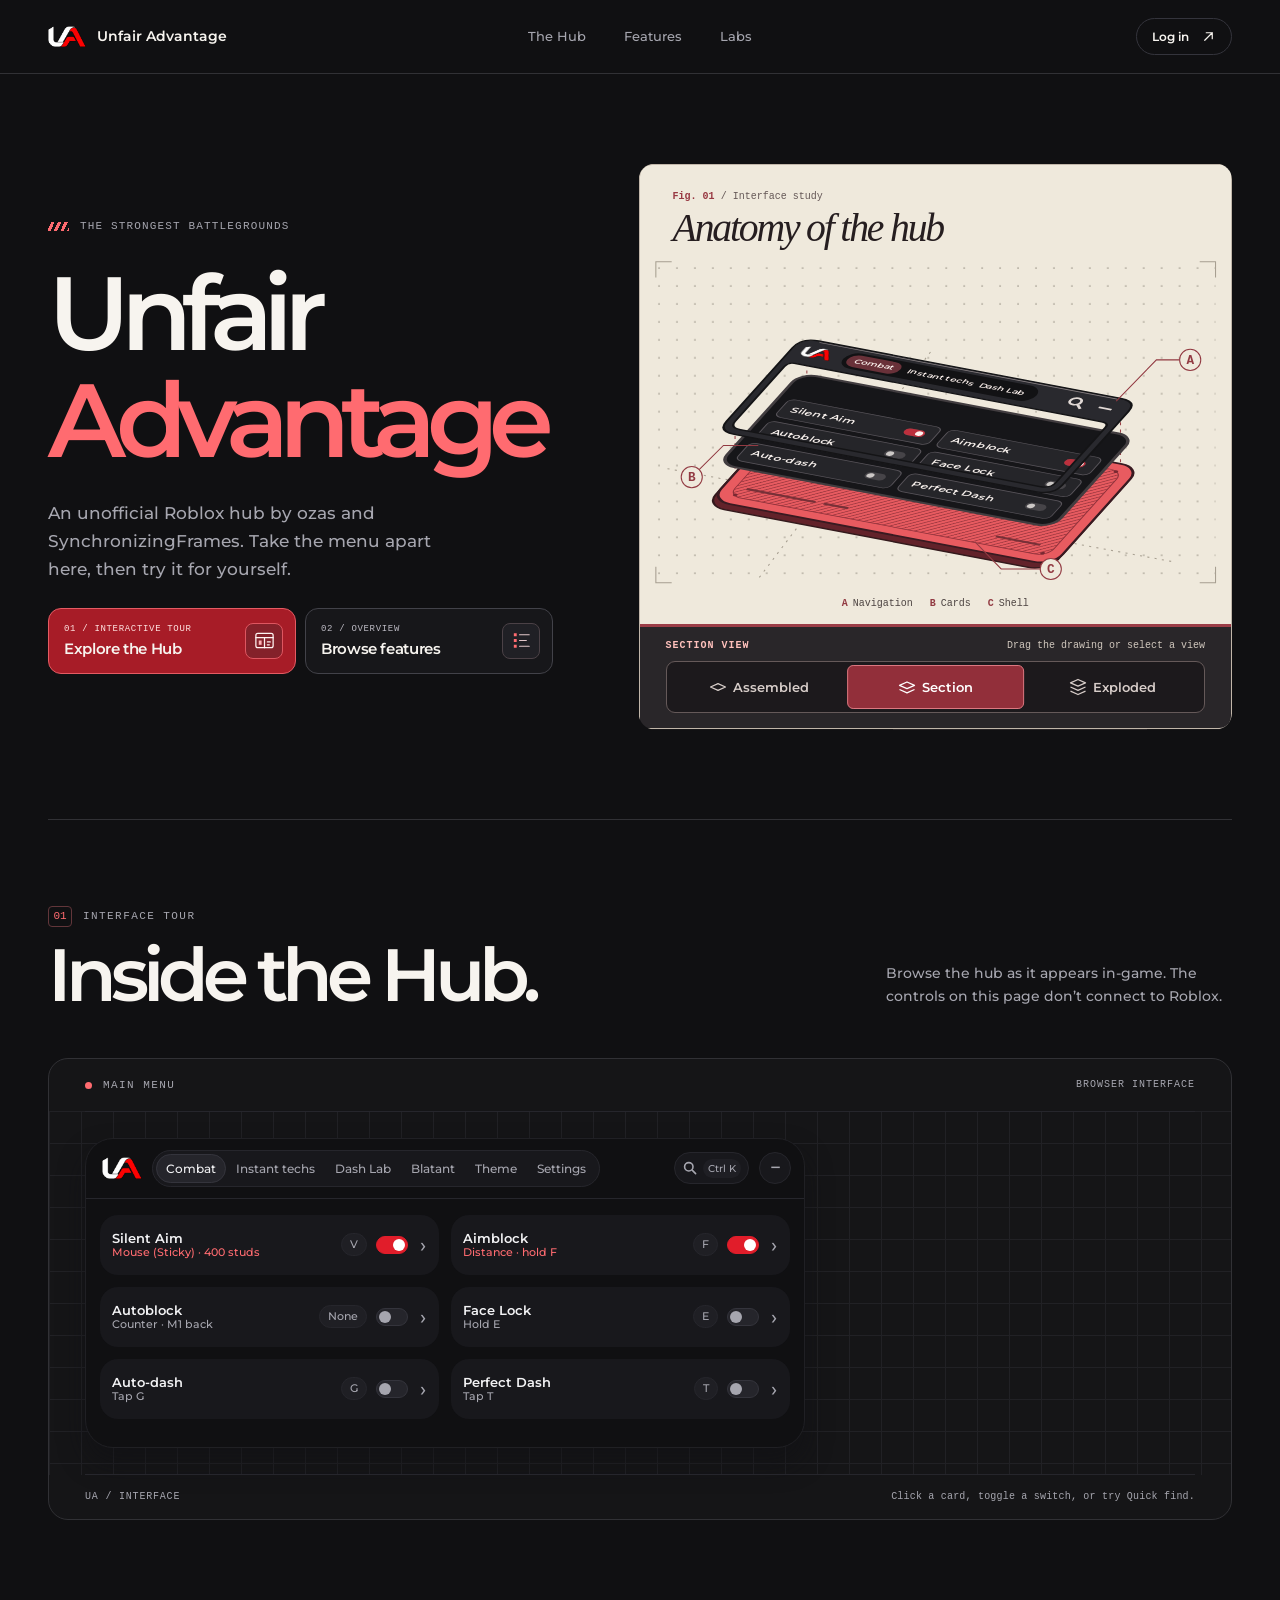
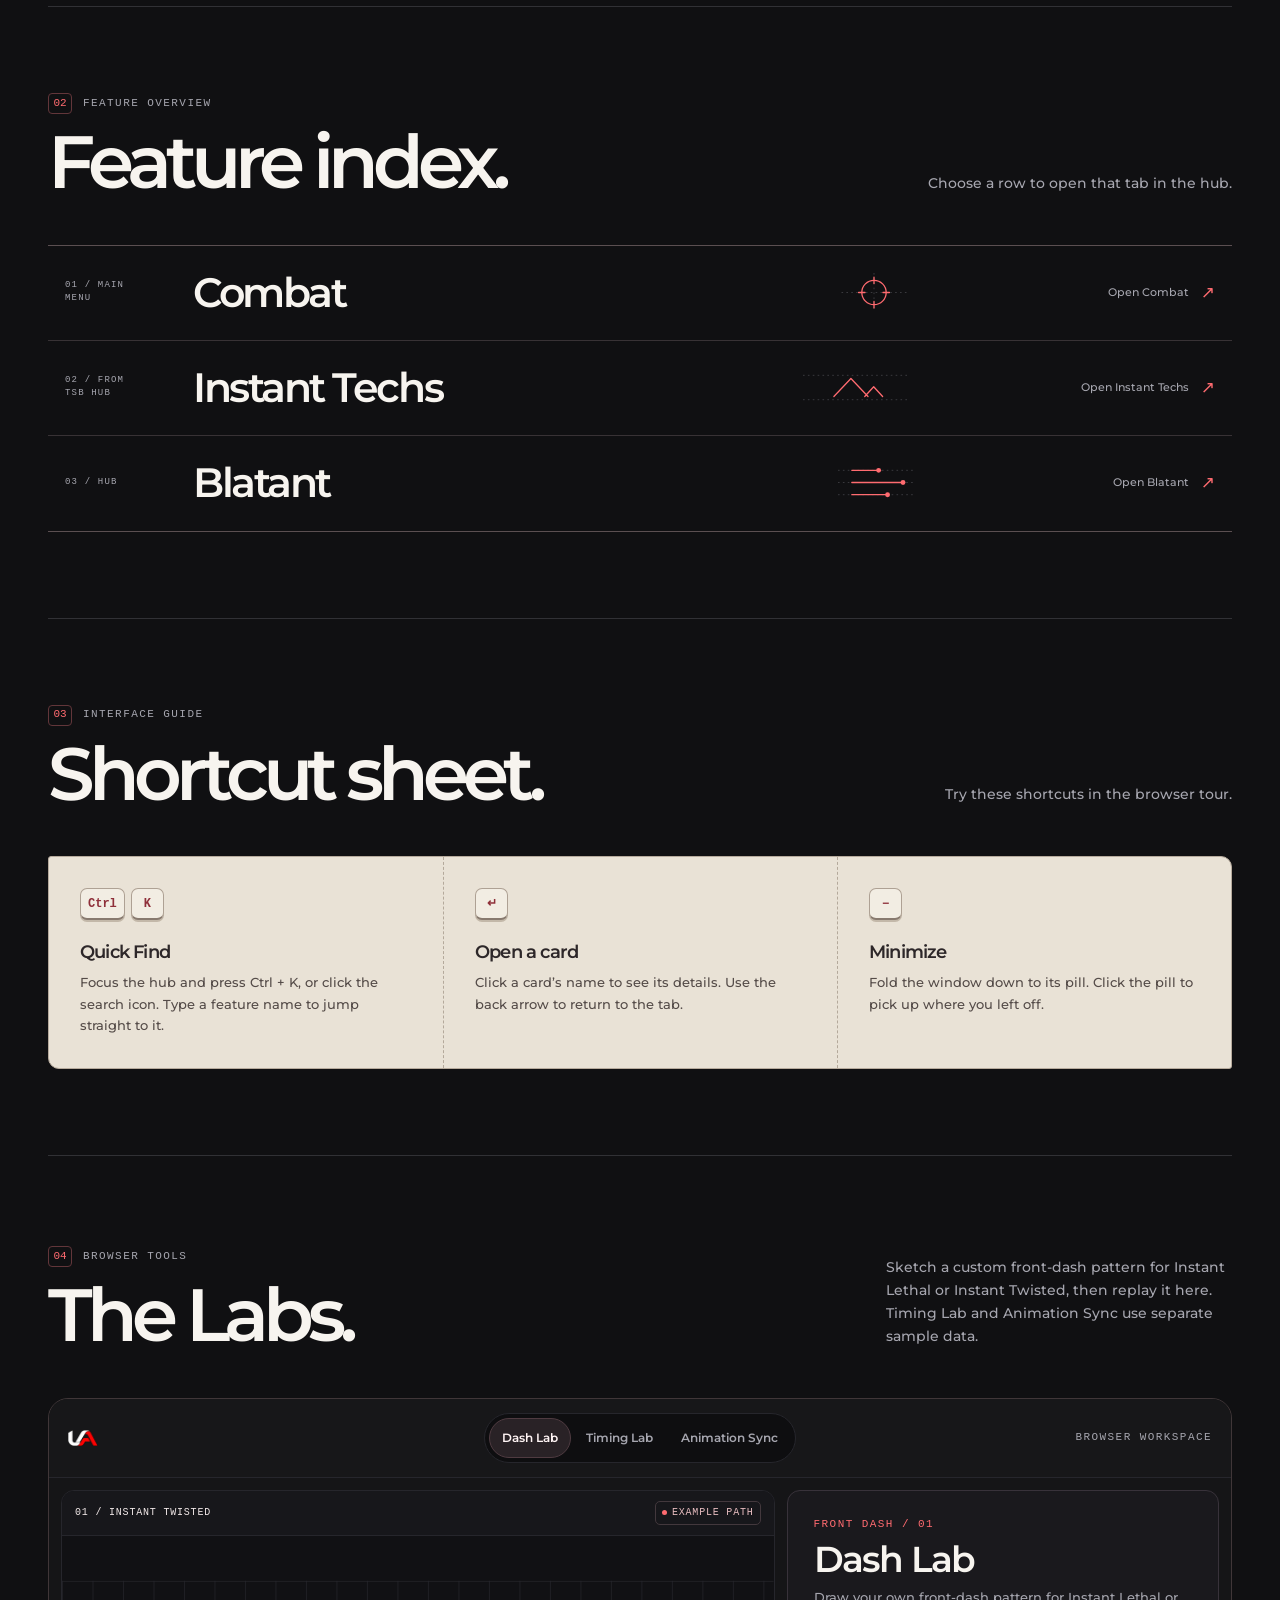
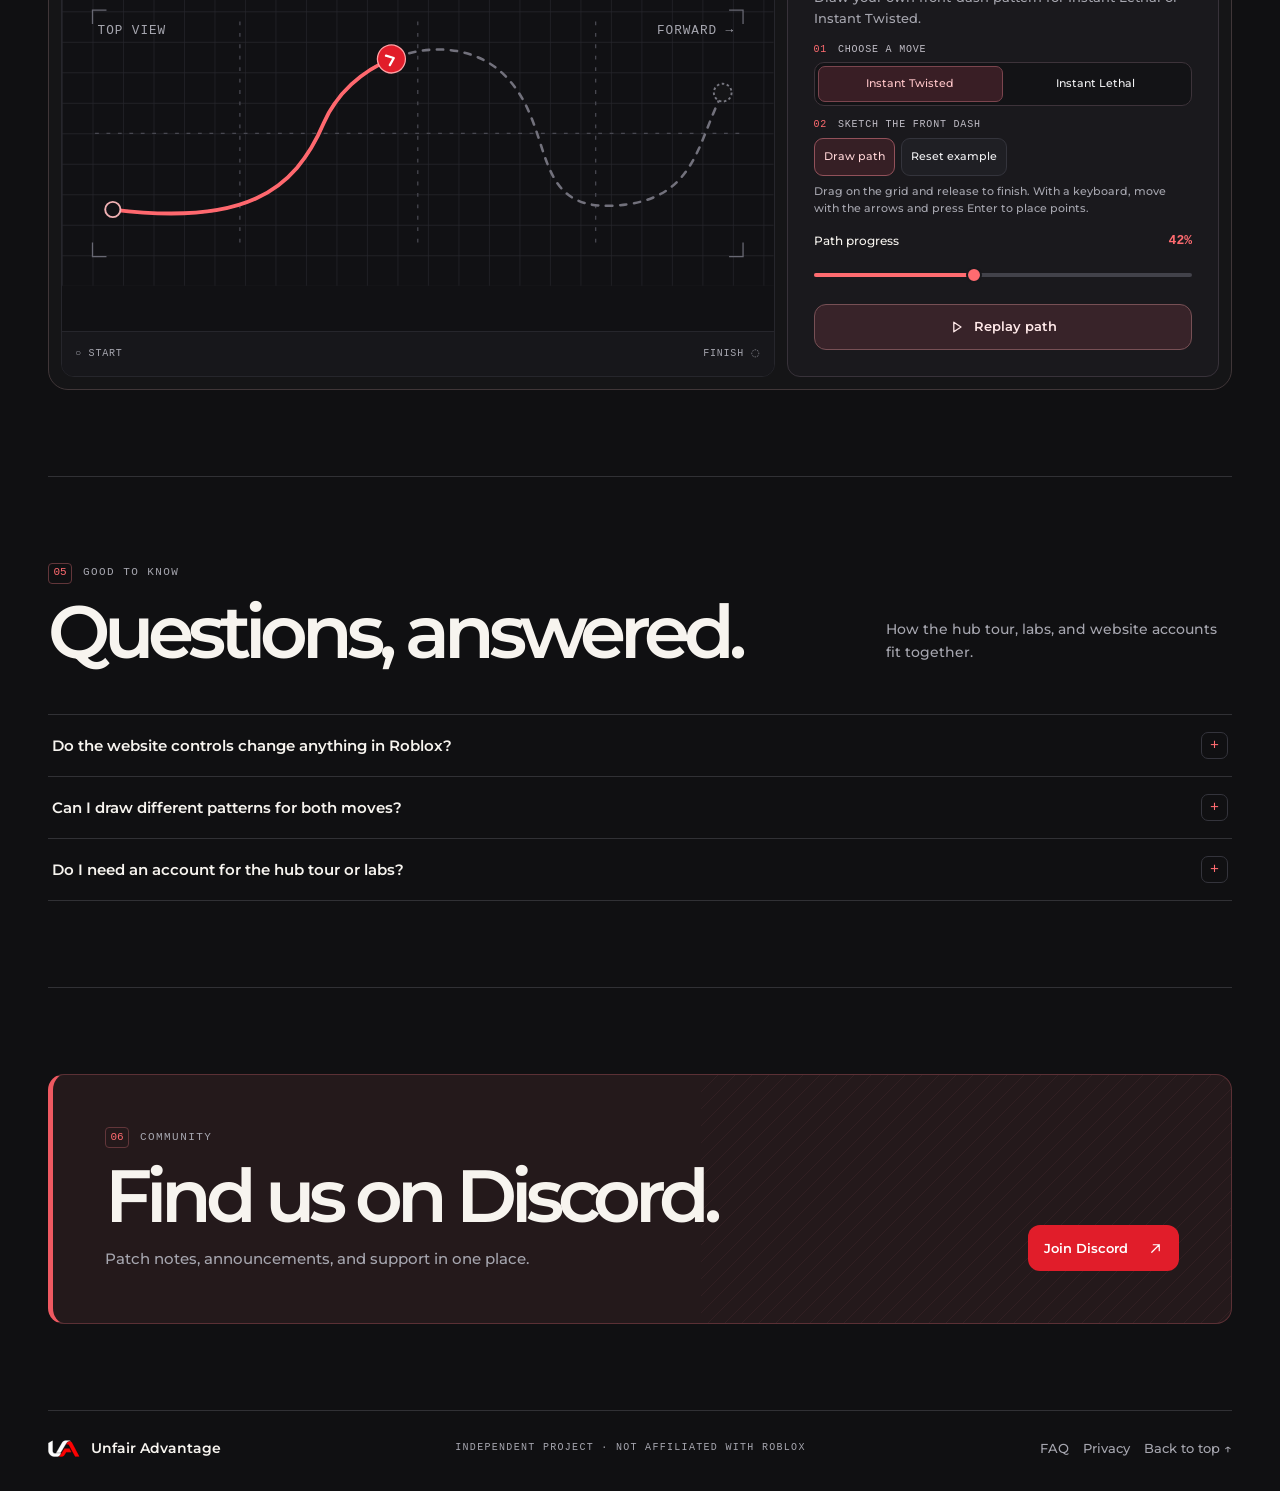
==== commit 10c4eee4: "Add files via upload" ====
--- a/index.html
+++ b/index.html
@@ -1 +1 @@
-<!doctype html> <html lang="en"> <head> <meta charset="utf-8"> <meta name="viewport" content="width=device-width,initial-scale=1"> <meta name="theme-color" content="#0e0e10"> <meta name="description" content="Unfair Advantage is an unofficial Roblox script hub for The Strongest Battlegrounds. Explore the hub interface, browse its feature groups, and try the browser labs."> <title>Unfair Advantage</title> <link rel="icon" href="assets/ua-mark.png" type="image/png"> <link rel="stylesheet" href="site.css"> <link rel="stylesheet" href="hub-preview.css"> <link rel="stylesheet" href="motion.css"> <link rel="stylesheet" href="editorial.css"> <link rel="stylesheet" href="workshop.css"> <script defer="defer" src="site.js"></script> <script defer="defer" src="hub-preview.js"></script> </head> <body id="top" class="editorial-home"> <a class="skip" href="#main">Skip to content</a> <header class="site-header"> <div class="wrap head-inner"> <a class="brand" href="#top"><img src="assets/ua-mark.png" alt="" width="38" height="21"> <span>Unfair Advantage</span></a> <nav aria-label="Main navigation"><a href="#interface">The Hub</a><a href="#features">Features</a><a href="#labs">Labs</a></nav> <a class="head-action" href="login.html">Log in <svg class="arrow-icon" viewBox="0 0 20 20" aria-hidden="true"><path d="M5 15 15 5M7 5h8v8"/></svg></a> </div> </header> <main id="main"> <section class="edition-hero wrap" aria-labelledby="hero-title"> <div class="edition-copy"> <p class="eyebrow edition-eyebrow intro" style="--step:0"><span class="signal" aria-hidden="true"></span> THE STRONGEST BATTLEGROUNDS</p> <h1 id="hero-title"><span class="title-mask"><span class="title-word">Unfair</span></span> <span class="title-mask title-accent"><span class="title-word">Advantage</span></span></h1> <p class="edition-description intro" style="--step:2">An unofficial Roblox script hub for The Strongest Battlegrounds. Explore the menu, feature groups, and settings in your browser.</p> <div class="edition-actions intro" style="--step:3"> <a class="hero-route hero-route-main" href="#interface"> <span class="route-copy"><span>01 / INTERACTIVE TOUR</span><strong>Explore the Hub</strong></span> <span class="route-stamp" aria-hidden="true"><svg viewBox="0 0 24 24" focusable="false"><rect x="3" y="4.5" width="18" height="15" rx="2"/><path d="M3 9h18m-9 0v10.5m3-6h3m-3 3h2"/><path class="route-stamp-fill" d="M6 12h3v4.5H6z"/></svg></span> </a> <a class="hero-route" href="#features"> <span class="route-copy"><span>02 / OVERVIEW</span><strong>Browse features</strong></span> <span class="route-stamp" aria-hidden="true"><svg viewBox="0 0 24 24" focusable="false"><path d="M10 6h10m-10 6h7m-7 6h10"/><path class="route-stamp-fill" d="M4 4.5h3v3H4zm0 6h3v3H4zm0 6h3v3H4z"/></svg></span> </a> </div> </div> <figure class="brand-plate" aria-hidden="true"> <div class="plate-label"><span><i></i> UNFAIR ADVANTAGE</span><span>UA / TSB</span></div> <div class="plate-grid"></div> <svg class="plate-art" viewBox="0 0 540 450" fill="none"> <g class="plate-construction" stroke="#320b10" stroke-width="1"> <path d="M24 100h492M24 350h492M86 32v386M454 32v386M270 32v386" stroke-dasharray="3 5"/> <circle cx="270" cy="225" r="161"/><circle cx="270" cy="225" r="181" stroke-dasharray="1 6"/> <path d="M21 48V32h16m466 0h16v16M21 402v16h16m466 0h16v-16M78 350h16m-8-8v16m360-258h16m-8-8v16"/> </g> <g class="plate-panel"> <rect x="103" y="124" width="342" height="224" rx="15" fill="#511517"/> <rect x="96" y="113" width="342" height="224" rx="15" fill="#141416" stroke="#260c0f" stroke-width="2"/> <path d="M97 153h340M97 297h340" stroke="#363035"/> <circle cx="117" cy="133" r="3.5" fill="#ff6b70"/><circle cx="129" cy="133" r="2.5" fill="#6a585e"/> <path d="M391 133h10m9 0h10m-302 185h39m5 0h12m198 0h14m6 0h25" stroke="#746469" stroke-width="1.5"/> <path class="plate-trace" pathLength="1" d="M114 169v-5h5m296 0h5v5m0 111v5h-5m-296 0h-5v-5" stroke="#b64750"/> </g> </svg> <img class="plate-mark" src="assets/ua-mark.png" width="192" height="106" alt=""> <figcaption class="plate-caption"><span>PROJECT / 01</span><span>ROBLOX · TSB</span></figcaption> </figure> </section> <section id="interface" class="interface-stage edition-section wrap" aria-labelledby="interface-title"> <div class="section-head edition-head" data-reveal><div><p class="eyebrow"><span class="index">01</span> INTERFACE TOUR</p><h2 id="interface-title">Inside the Hub.</h2></div><p>Browse the hub as it appears in-game. The controls on this page don’t connect to Roblox.</p></div> <div class="instrument" data-reveal> <div class="stage-bar"> <span class="eyebrow"><i class="signal"></i> MAIN MENU</span> <span class="stage-index">BROWSER INTERFACE</span> </div> <div class="stage-canvas" data-hub-view="hub"> <div class="hub-window" id="hub-window"> <div class="hub-header"> <img src="assets/ua-mark.png" alt="" width="40" height="23"> <div class="hub-nav" id="hub-nav" aria-label="Script pages"></div> <button class="hub-search" type="button" id="find-open" aria-label="Quick find"><svg viewBox="0 0 20 20" aria-hidden="true"><circle cx="8.5" cy="8.5" r="5.25"/><path d="m13 13 4 4"/></svg><kbd>Ctrl K</kbd></button> <button class="hub-icon" type="button" id="hub-minimize" aria-label="Minimize menu" aria-controls="hub-window">−</button> </div> <div class="hub-content" id="hub-content"><noscript><p>Enable JavaScript to try the main menu.</p></noscript></div> <dialog class="hub-find" id="hub-find" aria-label="Quick find"> <div class="hub-find-head"><input id="find-query" aria-label="Find a feature" placeholder="Find a feature" autocomplete="off" maxlength="80"><button type="button" class="hub-icon" id="find-close" aria-label="Close quick find">×</button></div> <div id="find-results" class="find-results"></div> </dialog> </div> <button class="hub-pill" type="button" id="hub-restore" aria-controls="hub-window" aria-expanded="false" hidden><img src="assets/ua-mark.png" width="33" height="19" alt=""> <span id="hub-count">0</span><span class="sr-only">Restore main menu</span></button> </div> <div class="stage-bar stage-foot"><span class="instrument-code">UA / INTERFACE</span><span id="stage-hint" role="status">Click a card, toggle a switch, or try Quick find.</span></div> </div> </section> <section class="labs wrap edition-section" id="features" aria-labelledby="features-title"> <div class="section-head edition-head" data-reveal><div><p class="eyebrow"><span class="index">02</span> FEATURE OVERVIEW</p><h2 id="features-title">Browse the features.</h2></div><p>Pick a section to open its tab in the interface tour.</p></div> <div class="lab-index feature-index" data-reveal> <a href="#interface" data-hub-page="Combat"><span class="card-index">01 / MAIN MENU</span><svg class="feature-figure" viewBox="0 0 160 48" aria-hidden="true"><path d="M40 24h80M80 0v48" class="figure-guides"/><circle cx="80" cy="24" r="15" class="figure-ink" style="fill:none"/><path d="M80 5v8m0 22v8M61 24h8m22 0h8" class="figure-ink"/></svg><strong>Combat</strong><span>Open Combat <span class="feature-arrow" aria-hidden="true">↗</span></span></a> <a href="#interface" data-hub-page="Instant techs"><span class="card-index">02 / FROM TSB HUB</span><svg class="feature-figure" viewBox="0 0 160 48" aria-hidden="true"><path d="M16 39h128M16 9h128" class="figure-guides"/><path d="m54 35 21-22 21 22m-4 0 11-12 11 12" class="figure-ink"/></svg><strong>Instant Techs</strong><span>Open Instant Techs <span class="feature-arrow" aria-hidden="true">↗</span></span></a> <a href="#interface" data-hub-page="Blatant"><span class="card-index">03 / HUB</span><svg class="feature-figure" viewBox="0 0 160 48" aria-hidden="true"><path d="M32 9h96M32 24h96M32 39h96" class="figure-guides"/><path d="M49 9h33m-33 15h63M49 39h44" class="figure-ink"/><circle cx="82" cy="9" r="3"/><circle cx="112" cy="24" r="3"/><circle cx="93" cy="39" r="3"/></svg><strong>Blatant</strong><span>Open Blatant <span class="feature-arrow" aria-hidden="true">↗</span></span></a> </div> </section> <section class="edition-section wrap" id="guide" aria-labelledby="guide-title"> <div class="section-head edition-head" data-reveal><div><p class="eyebrow"><span class="index">03</span> INTERFACE GUIDE</p><h2 id="guide-title">Find your way around.</h2></div><p>Try these shortcuts in the browser tour.</p></div> <div class="guide-rail" data-reveal> <article><div class="guide-key"><kbd>Ctrl</kbd><kbd>K</kbd></div><h3>Quick Find</h3><p>Focus the hub and press Ctrl + K, or click the search icon. Type a feature name to jump straight to it.</p></article> <article><div class="guide-key"><kbd>↵</kbd></div><h3>Open a card</h3><p>Click a card’s name to see its details. Use the back arrow to return to the tab.</p></article> <article><div class="guide-key"><kbd>−</kbd></div><h3>Minimize</h3><p>Fold the window down to its pill. Click the pill to pick up where you left off.</p></article> </div> </section> <section class="preview wrap edition-section" id="labs" aria-labelledby="labs-title"> <div class="section-head edition-head" data-reveal><div><p class="eyebrow"><span class="index">04</span> BROWSER TOOLS</p><h2 id="labs-title">The Labs.</h2></div><p>Sketch a custom front-dash pattern for Instant Lethal or Instant Twisted, then replay it here. Timing Lab and Animation Sync use separate sample data.</p></div> <div class="console workshop" id="preview" data-reveal> <div class="console-header"> <img src="assets/ua-mark.png" alt="" width="30" height="17"> <div class="tabs" aria-label="Browser labs" role="tablist"> <span class="tab-pill" aria-hidden="true"></span> <button id="tab-dash" type="button" role="tab" aria-selected="true" aria-controls="lab-panel" data-tab="dash">Dash Lab</button> <button id="tab-timing" type="button" role="tab" aria-selected="false" aria-controls="lab-panel" data-tab="timing" tabindex="-1">Timing Lab</button> <button id="tab-sync" type="button" role="tab" aria-selected="false" aria-controls="lab-panel" data-tab="sync" tabindex="-1">Animation Sync</button> </div> <span class="console-label">BROWSER WORKSPACE</span> </div> <div class="console-body" id="lab-panel" role="tabpanel" aria-labelledby="tab-dash" data-lab="dash"> <div class="screen"> <div class="screen-head"><span id="sample-label">01 / FRONT DASH</span><span class="plot-badge" id="plot-status">EXAMPLE PATH</span></div> <svg id="plot" viewBox="0 0 560 240" role="img" aria-labelledby="plot-title"> <title id="plot-title">Example dash path</title> <defs><pattern id="sample-grid" width="24" height="24" patternUnits="userSpaceOnUse"><path d="M24 0H0V24" fill="none" stroke="#26262c"/></pattern></defs> <path fill="url(#sample-grid)" d="M0 0h560v240H0z"/> <path class="timeline-axis" d="M40 46v159h484" fill="none" stroke="#47474f"/> <g class="direction-layer" aria-hidden="true"> <path d="M26 120h508M140 32v176m140-176v176m140-176v176" fill="none" stroke="#484851" stroke-dasharray="3 6"/> <path d="M24 34V23h11m490 0h11v11M24 206v11h11m490 0h11v-11" fill="none" stroke="#686873"/> <g class="field-label" fill="#a6a6af"><text x="28" y="42">TOP VIEW</text><text x="529" y="42" text-anchor="end">FORWARD →</text></g> </g> <path id="reference" fill="none" stroke="#a6a6af" stroke-width="2" stroke-dasharray="5 5"/> <path id="track" d="M40 182C159 182 143 69 253 88S410 106 520 47" fill="none" stroke="#595961" stroke-width="2"/> <path id="trace" pathLength="1" d="M40 182C159 182 143 69 253 88S410 106 520 47" fill="none" stroke="#ff505a" stroke-width="3" stroke-linecap="round"/> <line id="cursor" x1="40" y1="34" x2="40" y2="205" stroke="#8a4148" stroke-dasharray="3 5"/> <path id="trace-wake" pathLength="1" stroke="#ff7a80" stroke-width="9" stroke-linecap="round" fill="none" opacity="0" aria-hidden="true"/> <path id="draft-ink" fill="none" stroke="#ff6b70" stroke-width="3" stroke-linecap="round" stroke-linejoin="round" aria-hidden="true"/> <g class="dash-markers" aria-hidden="true"> <circle id="path-origin" r="6" fill="#121216" stroke="#f1b1b4" stroke-width="1.5"/> <circle id="path-finish" r="7" fill="#151517" stroke="#777780" stroke-width="1.5" stroke-dasharray="2 2"/> <g id="dash-runner"><circle r="11" fill="#e11d2a" stroke="#ffa2a6" stroke-width="1"/><path d="m-3-4 5 4-5 4" fill="none" stroke="#fff" stroke-width="1.8" stroke-linecap="round" stroke-linejoin="round"/></g> </g> <circle id="trace-arrival" cx="40" cy="182" r="10" fill="none" stroke="#ff6b70" stroke-width="1.5" opacity="0" aria-hidden="true"/> <circle id="playhead" cx="40" cy="182" r="6" fill="#ff505a" stroke="#141416" stroke-width="2"/> <circle id="draw-cursor" cx="40" cy="182" r="8" fill="none" stroke="#f2f2f4" stroke-width="1.5" hidden/> </svg> <div class="screen-foot"><span id="plot-guide">START ○</span><span id="plot-end">○ FINISH</span></div> </div> <div class="controls"> <p class="eyebrow" id="lab-kicker">MOVEMENT / 01</p> <h3 id="lab-title">Dash Lab</h3> <p id="lab-description">Draw your own front-dash pattern for Instant Lethal or Instant Twisted.</p> <div class="dash-options" id="dash-options"> <p class="pattern-label">01 <span>Choose a move</span></p> <div class="pattern-picker" role="group" aria-label="Dash pattern" data-mode="twisted"> <span class="pattern-indicator" aria-hidden="true"></span> <button type="button" aria-pressed="true" data-pattern="twisted">Instant Twisted</button> <button type="button" aria-pressed="false" data-pattern="lethal">Instant Lethal</button> </div> <p class="pattern-label">02 <span>Sketch the front dash</span></p> <div class="draw-actions"><button class="draw-primary" type="button" id="draw-path" aria-pressed="false">Draw path</button><button type="button" id="reset-path">Reset example</button></div> <p class="draw-help" id="draw-help">Drag on the grid and release to finish. With a keyboard, move with the arrows and press Enter to place points.</p> <p class="sr-only" id="draw-status" role="status"></p> </div> <div class="readout"><label for="scrub" id="scrub-label">Position</label><output id="scrub-output" for="scrub">42%</output></div> <div class="scrubber"><input id="scrub" type="range" min="0" max="100" value="42" aria-labelledby="scrub-label"></div> <button class="button replay" id="replay" type="button"><svg class="replay-glyph" viewBox="0 0 20 20" aria-hidden="true"><path class="play-glyph" d="m6 4 9 6-9 6Z"/><path class="pause-glyph" d="M7 4v12m6-12v12"/></svg><span id="replay-label">Replay path</span></button> </div> </div> <noscript><p class="no-script">Enable JavaScript to switch labs and replay the samples.</p></noscript> </div> </section> <section class="edition-section wrap" id="faq" aria-labelledby="faq-title"> <div class="section-head edition-head" data-reveal><div><p class="eyebrow"><span class="index">05</span> GOOD TO KNOW</p><h2 id="faq-title">Questions, answered.</h2></div><p>How the hub tour, labs, and website accounts fit together.</p></div> <div class="faq-list" data-reveal> <details><summary>Do the website controls change anything in Roblox?</summary><div class="faq-answer"><p>No. The tour and labs run in your browser. They don’t connect to a game or change its settings.</p></div></details> <details><summary>Can I draw different patterns for both moves?</summary><div class="faq-answer"><p>Yes. Dash Lab keeps one sketch for Instant Twisted and one for Instant Lethal while the page is open. Switching moves won’t replace the other sketch.</p></div></details> <details><summary>Do I need an account for the hub tour or labs?</summary><div class="faq-answer"><p>No. The tour and labs are open to everyone. Website sign-in is separate and doesn’t grant a Roblox license.</p></div></details> </div> </section> <section class="release wrap edition-section" id="discord" aria-labelledby="discord-title"> <div class="release-inner" data-reveal> <div><p class="eyebrow"><span class="index">06</span> COMMUNITY</p><h2 id="discord-title">Find us on Discord.</h2><p>Patch notes, announcements, and support in one place.</p></div> <a class="button primary" href="https://discord.gg/B6msymERJM" target="_blank" rel="noopener noreferrer">Join Discord <svg class="arrow-icon" viewBox="0 0 20 20" aria-hidden="true"><path d="M5 15 15 5M7 5h8v8"/></svg></a> </div> </section> </main> <footer class="wrap footer"> <a class="brand" href="#top"><img src="assets/ua-mark.png" alt="" width="32" height="18"> <span>Unfair Advantage</span></a> <span>INDEPENDENT PROJECT · NOT AFFILIATED WITH ROBLOX</span> <div class="footer-links"><a class="back" href="#faq">FAQ</a><a class="back" href="privacy.html">Privacy</a><a class="back" href="#top">Back to top ↑</a></div> </footer> </body> </html> 
+<!doctype html> <html lang="en"> <head> <meta charset="utf-8"> <meta name="viewport" content="width=device-width,initial-scale=1"> <meta name="theme-color" content="#0e0e10"> <meta name="description" content="Unfair Advantage is an unofficial Roblox script hub for The Strongest Battlegrounds. Explore the hub interface, browse its feature groups, and try the browser labs."> <title>Unfair Advantage</title> <link rel="icon" href="assets/ua-mark.png" type="image/png"> <link rel="preload" href="assets/montserrat.woff2" as="font" type="font/woff2" crossorigin> <link rel="stylesheet" href="site.css"> <link rel="stylesheet" href="hub-preview.css"> <link rel="stylesheet" href="motion.css"> <link rel="stylesheet" href="editorial.css"> <link rel="stylesheet" href="workshop.css"> <link rel="stylesheet" href="folio.css"> <script defer="defer" src="cutaway.js"></script> <script defer="defer" src="site.js"></script> <script defer="defer" src="hub-preview.js"></script> </head> <body id="top" class="editorial-home"> <a class="skip" href="#main">Skip to content</a> <header class="site-header"> <div class="wrap head-inner"> <a class="brand" href="#top"><img src="assets/ua-mark.png" alt="" width="38" height="21"> <span>Unfair Advantage</span></a> <nav aria-label="Main navigation"><a href="#interface">The Hub</a><a href="#features">Features</a><a href="#labs">Labs</a></nav> <a class="head-action" href="login.html">Log in <svg class="arrow-icon" viewBox="0 0 20 20" aria-hidden="true"><path d="M5 15 15 5M7 5h8v8"/></svg></a> </div> </header> <main id="main"> <section class="edition-hero wrap" aria-labelledby="hero-title"> <div class="edition-copy"> <p class="eyebrow edition-eyebrow intro" style="--step:0"><span class="signal" aria-hidden="true"></span> THE STRONGEST BATTLEGROUNDS</p> <h1 id="hero-title"><span class="title-mask"><span class="title-word">Unfair</span></span> <span class="title-mask title-accent"><span class="title-word">Advantage</span></span></h1> <p class="edition-description intro" style="--step:2">An unofficial Roblox hub by ozas and SynchronizingFrames. Take the menu apart here, then try it for yourself.</p> <div class="edition-actions intro" style="--step:3"> <a class="hero-route hero-route-main" href="#interface"> <span class="route-copy"><span>01 / INTERACTIVE TOUR</span><strong>Explore the Hub</strong></span> <span class="route-stamp" aria-hidden="true"><svg viewBox="0 0 24 24" focusable="false"><rect x="3" y="4.5" width="18" height="15" rx="2"/><path d="M3 9h18m-9 0v10.5m3-6h3m-3 3h2"/><path class="route-stamp-fill" d="M6 12h3v4.5H6z"/></svg></span> </a> <a class="hero-route" href="#features"> <span class="route-copy"><span>02 / OVERVIEW</span><strong>Browse features</strong></span> <span class="route-stamp" aria-hidden="true"><svg viewBox="0 0 24 24" focusable="false"><path d="M10 6h10m-10 6h7m-7 6h10"/><path class="route-stamp-fill" d="M4 4.5h3v3H4zm0 6h3v3H4zm0 6h3v3H4z"/></svg></span> </a> </div> </div> <figure class="brand-plate cutaway" aria-labelledby="cut-title"> <figcaption class="cut-heading"><span><b>Fig. 01</b> / Interface study</span><strong id="cut-title">Anatomy of the hub</strong></figcaption> <svg class="cut-illustration" viewBox="0 0 560 330" role="img" aria-labelledby="cut-svg-title cut-desc"> <title id="cut-svg-title">Exploded drawing of the Combat menu</title><desc id="cut-desc">The navigation frame lifts above the six Combat cards. A crimson window shell sits underneath.</desc> <defs> <pattern id="cut-grid" width="17" height="17" patternUnits="userSpaceOnUse"><circle cx="1" cy="1" r=".8" fill="#a49d91"/></pattern> <pattern id="cut-hatch" width="6" height="6" patternUnits="userSpaceOnUse"><path d="M-1 1l2-2M0 6l6-6m-1 7 2-2" fill="none" stroke="#92313a"/></pattern> <g id="cut-card"><rect width="145" height="28" rx="6" fill="#252529" stroke="#58545a"/><rect x="116" y="9" width="19" height="10" rx="5" fill="#464448"/><circle cx="121" cy="14" r="3.4" fill="#ccc8c6"/></g> <g id="cut-on"><rect width="19" height="10" rx="5" fill="#bc303d"/><circle cx="14" cy="5" r="3.4" fill="#fff3ef"/></g> </defs> <path fill="url(#cut-grid)" d="M15 9h530v308H15z"/> <g fill="none" stroke="#a79f91"><path d="M15 27V12h15m500 0h15v15M15 301v15h15m500 0h15v-15"/><path d="M26 208l478 88M113 311l164-216" stroke-dasharray="2 5"/></g> <path id="cut-pins" fill="none" stroke="#9a4147" stroke-dasharray="3 4" d="M158 86v64m297-8v64m-68 27v64m-297-120v64"/> <g id="cut-shell" transform="translate(0 32)"><g transform="matrix(1 .19 -.53 .59 153 115)"> <rect x="-3" y="9" width="324" height="157" rx="18" fill="#62222a" stroke="#33191c" stroke-width="2"/><rect x="-3" width="324" height="157" rx="18" fill="#e85b60" stroke="#391a21" stroke-width="2.5"/><rect x="8" y="10" width="302" height="136" rx="12" fill="url(#cut-hatch)" stroke="#8f313a"/> <path d="M18 132h65m8 0h23m140 0h42" stroke="#783037" stroke-width="3"/><g fill="#792832"><circle cx="13" cy="12" r="2"/><circle cx="304" cy="12" r="2"/><circle cx="13" cy="143" r="2"/><circle cx="304" cy="143" r="2"/></g> </g></g> <g transform="matrix(1 .19 -.53 .59 153 115)"> <rect x="1" y="4" width="316" height="146" rx="15" fill="#161619" stroke="#423d40" stroke-width="3"/> <g fill="#f7f0ec" font-family="Montserrat,sans-serif" font-size="11" font-weight="600"> <g transform="translate(11 42)"><use href="#cut-card"/><text x="9" y="18">Silent Aim</text><use href="#cut-on" x="116" y="9"/></g><g transform="translate(163 42)"><use href="#cut-card"/><text x="9" y="18">Aimblock</text><use href="#cut-on" x="116" y="9"/></g> <g transform="translate(11 77)"><use href="#cut-card"/><text x="9" y="18">Autoblock</text></g><g transform="translate(163 77)"><use href="#cut-card"/><text x="9" y="18">Face Lock</text></g> <g transform="translate(11 112)"><use href="#cut-card"/><text x="9" y="18">Auto-dash</text></g><g transform="translate(163 112)"><use href="#cut-card"/><text x="9" y="18">Perfect Dash</text></g> </g> </g> <g id="cut-nav" transform="translate(0 -32)"><g transform="matrix(1 .19 -.53 .59 153 115)"> <path fill-rule="evenodd" d="M16 0h286q16 0 16 16v118q0 16-16 16H16Q0 150 0 134V16Q0 0 16 0z M13 37q-6 0-6 7v88q0 10 10 10h284q10 0 10-10V44q0-7-7-7z" fill="#29292e" stroke="#141416" stroke-width="2"/> <path d="M18 2h282" stroke="#8a8284"/><image href="assets/ua-mark.png" x="10" y="9" width="29" height="16"/> <rect x="49" y="6" width="183" height="24" rx="12" fill="#121214"/><rect x="53" y="9" width="50" height="18" rx="9" fill="#693139"/> <g fill="#f7ece8" font-size="9" font-family="Montserrat,sans-serif" font-weight="600"><text x="60" y="21">Combat</text><text x="110" y="21">Instant techs</text><text x="178" y="21">Dash Lab</text></g> <g fill="none" stroke="#e1d9d5" stroke-width="2.5"><circle cx="268" cy="16" r="5"/><path d="m272 20 5 5m14-7h12"/></g> </g></g> <g fill="none" stroke="#923a42"><path id="cut-a" d="M451 143l38-38h22"/><path d="M112 186H79l-23 23"/><path id="cut-c" d="M317 278l25 25h37"/><g fill="#efe9dc"><circle cx="521" cy="105" r="10"/><circle cx="49" cy="216" r="10"/><circle cx="389" cy="303" r="10"/></g></g> <g fill="#923a42" font-family="monospace" font-weight="bold" font-size="12" text-anchor="middle"><text x="521" y="109">A</text><text x="49" y="220">B</text><text x="389" y="307">C</text></g> </svg> <div class="cut-key" aria-hidden="true"><span><b>A</b> Navigation</span><span><b>B</b> Cards</span><span><b>C</b> Shell</span></div> <div class="cut-deck" hidden><div class="cut-deck-label"><b>SECTION VIEW</b><span>Drag the drawing or select a view</span></div> <div class="cut-detents" role="group" aria-label="Drawing view"><i aria-hidden="true"></i> <button type="button" data-stop="0" aria-pressed="false"><svg viewBox="0 0 24 24" aria-hidden="true"><path d="m3 12 9-4 9 4-9 4z"/></svg>Assembled</button> <button type="button" data-stop="1" aria-pressed="true"><svg viewBox="0 0 24 24" aria-hidden="true"><path d="m3 10 9-4 9 4-9 4zm0 5 9 4 9-4"/></svg>Section</button> <button type="button" data-stop="2" aria-pressed="false"><svg viewBox="0 0 24 24" aria-hidden="true"><path d="m3 7 9-4 9 4-9 4zm0 5 9 4 9-4m-18 5 9 4 9-4"/></svg>Exploded</button> </div></div> </figure> </section> <section id="interface" class="interface-stage edition-section wrap" aria-labelledby="interface-title"> <div class="section-head edition-head" data-reveal><div><p class="eyebrow"><span class="index">01</span> INTERFACE TOUR</p><h2 id="interface-title">Inside the Hub.</h2></div><p>Browse the hub as it appears in-game. The controls on this page don’t connect to Roblox.</p></div> <div class="instrument" data-reveal> <div class="stage-bar"> <span class="eyebrow"><i class="signal"></i> MAIN MENU</span> <span class="stage-index">BROWSER INTERFACE</span> </div> <div class="stage-canvas" data-hub-view="hub"> <div class="hub-window" id="hub-window"> <div class="hub-header"> <img src="assets/ua-mark.png" alt="" width="40" height="23"> <div class="hub-nav" id="hub-nav" aria-label="Script pages"></div> <button class="hub-search" type="button" id="find-open" aria-label="Quick find"><svg viewBox="0 0 20 20" aria-hidden="true"><circle cx="8.5" cy="8.5" r="5.25"/><path d="m13 13 4 4"/></svg><kbd>Ctrl K</kbd></button> <button class="hub-icon" type="button" id="hub-minimize" aria-label="Minimize menu" aria-controls="hub-window">−</button> </div> <div class="hub-content" id="hub-content"><noscript><p>Enable JavaScript to try the main menu.</p></noscript></div> <dialog class="hub-find" id="hub-find" aria-label="Quick find"> <div class="hub-find-head"><input id="find-query" aria-label="Find a feature" placeholder="Find a feature" autocomplete="off" maxlength="80"><button type="button" class="hub-icon" id="find-close" aria-label="Close quick find">×</button></div> <div id="find-results" class="find-results"></div> </dialog> </div> <button class="hub-pill" type="button" id="hub-restore" aria-controls="hub-window" aria-expanded="false" hidden><img src="assets/ua-mark.png" width="33" height="19" alt=""> <span id="hub-count">0</span><span class="sr-only">Restore main menu</span></button> </div> <div class="stage-bar stage-foot"><span class="instrument-code">UA / INTERFACE</span><span id="stage-hint" role="status">Click a card, toggle a switch, or try Quick find.</span></div> </div> </section> <section class="labs wrap edition-section" id="features" aria-labelledby="features-title"> <div class="section-head edition-head" data-reveal><div><p class="eyebrow"><span class="index">02</span> FEATURE OVERVIEW</p><h2 id="features-title">Feature index.</h2></div><p>Choose a row to open that tab in the hub.</p></div> <div class="lab-index feature-index" data-reveal> <a href="#interface" data-hub-page="Combat"><span class="card-index">01 / MAIN MENU</span><svg class="feature-figure" viewBox="0 0 160 48" aria-hidden="true"><path d="M40 24h80M80 0v48" class="figure-guides"/><circle cx="80" cy="24" r="15" class="figure-ink" style="fill:none"/><path d="M80 5v8m0 22v8M61 24h8m22 0h8" class="figure-ink"/></svg><strong>Combat</strong><span>Open Combat <span class="feature-arrow" aria-hidden="true">↗</span></span></a> <a href="#interface" data-hub-page="Instant techs"><span class="card-index">02 / FROM TSB HUB</span><svg class="feature-figure" viewBox="0 0 160 48" aria-hidden="true"><path d="M16 39h128M16 9h128" class="figure-guides"/><path d="m54 35 21-22 21 22m-4 0 11-12 11 12" class="figure-ink"/></svg><strong>Instant Techs</strong><span>Open Instant Techs <span class="feature-arrow" aria-hidden="true">↗</span></span></a> <a href="#interface" data-hub-page="Blatant"><span class="card-index">03 / HUB</span><svg class="feature-figure" viewBox="0 0 160 48" aria-hidden="true"><path d="M32 9h96M32 24h96M32 39h96" class="figure-guides"/><path d="M49 9h33m-33 15h63M49 39h44" class="figure-ink"/><circle cx="82" cy="9" r="3"/><circle cx="112" cy="24" r="3"/><circle cx="93" cy="39" r="3"/></svg><strong>Blatant</strong><span>Open Blatant <span class="feature-arrow" aria-hidden="true">↗</span></span></a> </div> </section> <section class="edition-section wrap" id="guide" aria-labelledby="guide-title"> <div class="section-head edition-head" data-reveal><div><p class="eyebrow"><span class="index">03</span> INTERFACE GUIDE</p><h2 id="guide-title">Shortcut sheet.</h2></div><p>Try these shortcuts in the browser tour.</p></div> <div class="guide-rail" data-reveal> <article><div class="guide-key"><kbd>Ctrl</kbd><kbd>K</kbd></div><h3>Quick Find</h3><p>Focus the hub and press Ctrl + K, or click the search icon. Type a feature name to jump straight to it.</p></article> <article><div class="guide-key"><kbd>↵</kbd></div><h3>Open a card</h3><p>Click a card’s name to see its details. Use the back arrow to return to the tab.</p></article> <article><div class="guide-key"><kbd>−</kbd></div><h3>Minimize</h3><p>Fold the window down to its pill. Click the pill to pick up where you left off.</p></article> </div> </section> <section class="preview wrap edition-section" id="labs" aria-labelledby="labs-title"> <div class="section-head edition-head" data-reveal><div><p class="eyebrow"><span class="index">04</span> BROWSER TOOLS</p><h2 id="labs-title">The Labs.</h2></div><p>Sketch a custom front-dash pattern for Instant Lethal or Instant Twisted, then replay it here. Timing Lab and Animation Sync use separate sample data.</p></div> <div class="console workshop" id="preview" data-reveal> <div class="console-header"> <img src="assets/ua-mark.png" alt="" width="30" height="17"> <div class="tabs" aria-label="Browser labs" role="tablist"> <span class="tab-pill" aria-hidden="true"></span> <button id="tab-dash" type="button" role="tab" aria-selected="true" aria-controls="lab-panel" data-tab="dash">Dash Lab</button> <button id="tab-timing" type="button" role="tab" aria-selected="false" aria-controls="lab-panel" data-tab="timing" tabindex="-1">Timing Lab</button> <button id="tab-sync" type="button" role="tab" aria-selected="false" aria-controls="lab-panel" data-tab="sync" tabindex="-1">Animation Sync</button> </div> <span class="console-label">BROWSER WORKSPACE</span> </div> <div class="console-body" id="lab-panel" role="tabpanel" aria-labelledby="tab-dash" data-lab="dash"> <div class="screen"> <div class="screen-head"><span id="sample-label">01 / FRONT DASH</span><span class="plot-badge" id="plot-status">EXAMPLE PATH</span></div> <svg id="plot" viewBox="0 0 560 240" role="img" aria-labelledby="plot-title"> <title id="plot-title">Example dash path</title> <defs><pattern id="sample-grid" width="24" height="24" patternUnits="userSpaceOnUse"><path d="M24 0H0V24" fill="none" stroke="#26262c"/></pattern></defs> <path fill="url(#sample-grid)" d="M0 0h560v240H0z"/> <path class="timeline-axis" d="M40 46v159h484" fill="none" stroke="#47474f"/> <g class="direction-layer" aria-hidden="true"> <path d="M26 120h508M140 32v176m140-176v176m140-176v176" fill="none" stroke="#484851" stroke-dasharray="3 6"/> <path d="M24 34V23h11m490 0h11v11M24 206v11h11m490 0h11v-11" fill="none" stroke="#686873"/> <g class="field-label" fill="#a6a6af"><text x="28" y="42">TOP VIEW</text><text x="529" y="42" text-anchor="end">FORWARD →</text></g> </g> <path id="reference" fill="none" stroke="#a6a6af" stroke-width="2" stroke-dasharray="5 5"/> <path id="track" d="M40 182C159 182 143 69 253 88S410 106 520 47" fill="none" stroke="#595961" stroke-width="2"/> <path id="trace" pathLength="1" d="M40 182C159 182 143 69 253 88S410 106 520 47" fill="none" stroke="#ff505a" stroke-width="3" stroke-linecap="round"/> <line id="cursor" x1="40" y1="34" x2="40" y2="205" stroke="#8a4148" stroke-dasharray="3 5"/> <path id="trace-wake" pathLength="1" stroke="#ff7a80" stroke-width="9" stroke-linecap="round" fill="none" opacity="0" aria-hidden="true"/> <path id="draft-ink" fill="none" stroke="#ff6b70" stroke-width="3" stroke-linecap="round" stroke-linejoin="round" aria-hidden="true"/> <g class="dash-markers" aria-hidden="true"> <circle id="path-origin" r="6" fill="#121216" stroke="#f1b1b4" stroke-width="1.5"/> <circle id="path-finish" r="7" fill="#151517" stroke="#777780" stroke-width="1.5" stroke-dasharray="2 2"/> <g id="dash-runner"><circle r="11" fill="#e11d2a" stroke="#ffa2a6" stroke-width="1"/><path d="m-3-4 5 4-5 4" fill="none" stroke="#fff" stroke-width="1.8" stroke-linecap="round" stroke-linejoin="round"/></g> </g> <circle id="trace-arrival" cx="40" cy="182" r="10" fill="none" stroke="#ff6b70" stroke-width="1.5" opacity="0" aria-hidden="true"/> <circle id="playhead" cx="40" cy="182" r="6" fill="#ff505a" stroke="#141416" stroke-width="2"/> <circle id="draw-cursor" cx="40" cy="182" r="8" fill="none" stroke="#f2f2f4" stroke-width="1.5" hidden/> </svg> <div class="screen-foot"><span id="plot-guide">START ○</span><span id="plot-end">○ FINISH</span></div> </div> <div class="controls"> <p class="eyebrow" id="lab-kicker">MOVEMENT / 01</p> <h3 id="lab-title">Dash Lab</h3> <p id="lab-description">Draw your own front-dash pattern for Instant Lethal or Instant Twisted.</p> <div class="dash-options" id="dash-options"> <p class="pattern-label">01 <span>Choose a move</span></p> <div class="pattern-picker" role="group" aria-label="Dash pattern" data-mode="twisted"> <span class="pattern-indicator" aria-hidden="true"></span> <button type="button" aria-pressed="true" data-pattern="twisted">Instant Twisted</button> <button type="button" aria-pressed="false" data-pattern="lethal">Instant Lethal</button> </div> <p class="pattern-label">02 <span>Sketch the front dash</span></p> <div class="draw-actions"><button class="draw-primary" type="button" id="draw-path" aria-pressed="false">Draw path</button><button type="button" id="reset-path">Reset example</button></div> <p class="draw-help" id="draw-help">Drag on the grid and release to finish. With a keyboard, move with the arrows and press Enter to place points.</p> <p class="sr-only" id="draw-status" role="status"></p> </div> <div class="readout"><label for="scrub" id="scrub-label">Position</label><output id="scrub-output" for="scrub">42%</output></div> <div class="scrubber"><input id="scrub" type="range" min="0" max="100" value="42" aria-labelledby="scrub-label"></div> <button class="button replay" id="replay" type="button"><svg class="replay-glyph" viewBox="0 0 20 20" aria-hidden="true"><path class="play-glyph" d="m6 4 9 6-9 6Z"/><path class="pause-glyph" d="M7 4v12m6-12v12"/></svg><span id="replay-label">Replay path</span></button> </div> </div> <noscript><p class="no-script">Enable JavaScript to switch labs and replay the samples.</p></noscript> </div> </section> <section class="edition-section wrap" id="faq" aria-labelledby="faq-title"> <div class="section-head edition-head" data-reveal><div><p class="eyebrow"><span class="index">05</span> GOOD TO KNOW</p><h2 id="faq-title">Questions, answered.</h2></div><p>How the hub tour, labs, and website accounts fit together.</p></div> <div class="faq-list" data-reveal> <details><summary>Do the website controls change anything in Roblox?</summary><div class="faq-answer"><p>No. The tour and labs run in your browser. They don’t connect to a game or change its settings.</p></div></details> <details><summary>Can I draw different patterns for both moves?</summary><div class="faq-answer"><p>Yes. Dash Lab keeps one sketch for Instant Twisted and one for Instant Lethal while the page is open. Switching moves won’t replace the other sketch.</p></div></details> <details><summary>Do I need an account for the hub tour or labs?</summary><div class="faq-answer"><p>No. The tour and labs are open to everyone. Website sign-in is separate and doesn’t grant a Roblox license.</p></div></details> </div> </section> <section class="release wrap edition-section" id="discord" aria-labelledby="discord-title"> <div class="release-inner" data-reveal> <div><p class="eyebrow"><span class="index">06</span> COMMUNITY</p><h2 id="discord-title">Find us on Discord.</h2><p>Patch notes, announcements, and support in one place.</p></div> <a class="button primary" href="https://discord.gg/B6msymERJM" target="_blank" rel="noopener noreferrer">Join Discord <svg class="arrow-icon" viewBox="0 0 20 20" aria-hidden="true"><path d="M5 15 15 5M7 5h8v8"/></svg></a> </div> </section> </main> <footer class="wrap footer"> <a class="brand" href="#top"><img src="assets/ua-mark.png" alt="" width="32" height="18"> <span>Unfair Advantage</span></a> <span>INDEPENDENT PROJECT · NOT AFFILIATED WITH ROBLOX</span> <div class="footer-links"><a class="back" href="#faq">FAQ</a><a class="back" href="privacy.html">Privacy</a><a class="back" href="#top">Back to top ↑</a></div> </footer> </body> </html> 
--- a/site.css
+++ b/site.css
@@ -1 +1 @@
-@font-face{font-family:Montserrat;src:url('assets/montserrat.woff2') format('woff2');font-style:normal;font-weight:500 600;font-display:swap}:root{color-scheme:dark;--bg:#0e0e10;--surface:#18181c;--raised:#1f1f24;--line:#26262c;--strong:#34343c;--text:#f2f2f4;--muted:#a6a6af;--dim:#8a8a93;--red:#e11d2a;--signal:#ff6b70;--ease:cubic-bezier(.23,1,.32,1);--sine:cubic-bezier(.39,.575,.565,1);--mono:ui-monospace,Consolas,monospace}*,*::before,*::after{box-sizing:border-box}html{scroll-behavior:smooth;scroll-padding-top:30px}body{margin:0;background:var(--bg);color:var(--text);font:500 15px/1.6 Montserrat,system-ui,sans-serif}a{color:inherit;text-decoration:none}button,input{font:inherit}button{cursor:pointer}button:focus-visible,a:focus-visible,input:focus-visible{outline:2px solid var(--signal);outline-offset:4px}h1,h2,h3,p,figure{margin:0}h1,h2,h3,strong{font-weight:600}.wrap{width:min(1200px,calc(100% - 96px));margin-inline:auto}.skip{position:fixed;top:12px;left:12px;z-index:2;background:var(--surface);padding:8px 16px;transform:translateY(-150%)}.skip:focus{transform:none}.site-header{border-bottom:1px solid var(--line)}.head-inner{min-height:76px;display:grid;grid-template-columns:1fr auto 1fr;align-items:center;gap:26px}.brand{display:inline-flex;align-items:center;gap:11px;width:fit-content;font-size:14px;font-weight:600;white-space:nowrap}.brand img,.console-header>img{object-fit:contain}.brand-gap{display:inline}nav{display:flex;gap:30px}nav a,.back{font-size:13px;color:var(--muted);transition:color 140ms var(--sine)}nav a:hover,.back:hover{color:var(--text)}.head-action{justify-self:end;border:1px solid var(--strong);border-radius:100px;padding:8px 13px 8px 16px;font-size:12px;font-weight:600;white-space:nowrap;transition:background 140ms var(--sine),border-color 140ms var(--sine)}.head-action:hover{background:var(--surface);border-color:var(--dim)}.head-action span{margin-left:7px;color:var(--signal)}.hero{min-height:560px;display:grid;grid-template-columns:1fr .99fr;align-items:center;gap:clamp(28px,5vw,76px);padding-block:62px 56px}.eyebrow,.blueprint-head,figcaption,.screen-head,.screen-foot,.console-label,.card-index,.footer>span{font:500 11px/1.4 var(--mono);letter-spacing:.13em;color:var(--muted)}.eyebrow{display:flex;align-items:center;gap:11px}.signal{width:7px;height:7px;background:var(--signal);border-radius:50%}.eyebrow-rule{width:24px;height:1px;background:var(--strong)}.hero h1{font-size:clamp(57px,7.8vw,115px);line-height:.94;letter-spacing:-.093em;margin:23px 0 26px}.hero h1 span{color:var(--signal)}.hero-description{color:var(--muted);font-size:clamp(15px,1.35vw,18px);max-width:395px;line-height:1.7;margin-bottom:29px}.button{display:inline-flex;align-items:center;justify-content:space-between;gap:20px;min-height:46px;padding:10px 15px;border-radius:12px;font-size:13px;font-weight:600;transition:background 140ms var(--sine),border-color 140ms var(--sine),transform 340ms cubic-bezier(.2,.85,.3,1.36);width:fit-content}.button:active{transform:scale(.95);transition-duration:80ms}.button span{font-size:16px}.primary{background:var(--red);color:#fff;border:1px solid transparent}.primary:hover{background:#c21824}.blueprint{overflow:hidden;background:#141416;border:1px solid var(--strong);border-radius:22px}.blueprint-head,figcaption{padding:15px 20px;display:flex;align-items:center;justify-content:space-between;gap:12px}.blueprint-head{border-bottom:1px solid var(--line)}figcaption{border-top:1px solid var(--line)}.blueprint-head i{display:inline-block;width:6px;height:6px;border:1px solid var(--signal);margin-right:6px}.hero-trace{width:100%;display:block}.intro{animation:enter 580ms calc(50ms + var(--step,0)*80ms) var(--ease) both}@keyframes enter{from{opacity:0;translate:0 14px}to{opacity:1;translate:0 0}}@keyframes draw{from{stroke-dashoffset:1}to{stroke-dashoffset:0}}.labs,.preview,.release{padding-block:54px 64px;border-top:1px solid var(--line)}.section-head{margin-bottom:29px}.index{color:var(--signal);min-width:24px}.section-head h2,.release h2{font-size:clamp(32px,4.8vw,62px);letter-spacing:-.066em;line-height:1.03;margin-top:10px}.section-head>p:not(.eyebrow),.release p:not(.eyebrow){color:var(--muted);margin-top:14px;max-width:53ch}.lab-index{display:grid;grid-template-columns:repeat(3,1fr);gap:12px}.lab-index a{display:grid;align-content:start;position:relative;gap:8px;min-height:155px;padding:19px 44px 19px 20px;background:var(--surface);border:1px solid var(--line);border-radius:18px;transition:background 140ms var(--sine),border-color 140ms var(--sine),translate 260ms var(--ease)}.lab-index a:hover{background:var(--raised);border-color:var(--strong);translate:0 -3px}.lab-index strong{font-size:20px;letter-spacing:-.035em;margin-top:8px}.lab-index a>span:last-child{font-size:13px;color:var(--muted)}.card-arrow{position:absolute;top:16px;right:19px;font-size:17px;color:var(--dim)}.lab-index a:hover .card-arrow{color:var(--signal)}.console{border-radius:28px;border:1px solid var(--strong);background:#141416;overflow:hidden}.console-header{display:grid;grid-template-columns:1fr auto 1fr;align-items:center;gap:16px;padding:14px 19px;border-bottom:1px solid var(--line)}.console-label{justify-self:end}.tabs{display:flex;position:relative;isolation:isolate;gap:2px;padding:4px;border:1px solid var(--line);border-radius:100px;background:var(--bg)}.tabs button{z-index:1;flex:1 0 auto;white-space:nowrap;min-height:40px;padding:5px 13px;border:0;border-radius:100px;background:none;color:var(--muted);font-size:12px;font-weight:600;transition:color 140ms var(--sine)}.tabs button[aria-selected=true]{color:var(--text);background:var(--raised)}.tabs.enhanced button[aria-selected=true]{background:none}.tab-pill{position:absolute;inset:4px auto 4px 0;border-radius:100px;background:var(--raised);transition:transform 360ms var(--ease),width 360ms var(--ease);width:0}.console-body{display:grid;grid-template-columns:1.6fr 1fr;gap:16px;padding:16px}.screen,.controls{min-width:0;border:1px solid var(--line);border-radius:18px;background:var(--surface);overflow:hidden}.screen{display:grid;align-content:space-between}.screen-head,.screen-foot{display:flex;justify-content:space-between;padding:14px 16px;gap:6px}.screen-head{border-bottom:1px solid var(--line)}.screen-foot{border-top:1px solid var(--line)}#plot{display:block;width:100%;height:auto}.controls{display:flex;flex-direction:column;padding:23px;align-items:stretch}.controls .eyebrow,#scrub-output{color:var(--signal)}.controls h3{font-size:clamp(22px,3vw,36px);line-height:1.1;letter-spacing:-.05em;margin-top:8px}.controls>p:not(.eyebrow){color:var(--muted);font-size:13px;margin:8px 0 20px;min-height:3.2em}.readout{display:flex;justify-content:space-between;gap:12px;font-size:12px;margin-top:auto}.readout output{font:600 13px/1.6 var(--mono);font-variant-numeric:tabular-nums}.controls input{display:block;width:100%;min-height:40px;margin:1px 0 7px;accent-color:var(--red);cursor:ew-resize}.replay,.secondary{background:var(--raised);color:var(--text);border:1px solid var(--strong)}.replay:hover,.secondary:hover{background:#25252b;border-color:#53535e}.no-script{padding:0 16px 16px;color:var(--muted)}.release-inner{background:var(--surface);border:1px solid var(--line);border-radius:22px;padding:clamp(20px,5vw,45px);display:flex;justify-content:space-between;gap:22px;align-items:end}.release-inner .button{flex:none}.footer{border-top:1px solid var(--line);display:flex;align-items:center;justify-content:space-between;gap:16px;padding-block:26px 31px}.footer>span{font-size:10px;text-align:center}.back{white-space:nowrap}@media(max-width:1000px){.wrap{width:calc(100% - 64px)}.hero{min-height:0}.hero h1{font-size:clamp(48px,8.2vw,92px)}.console-body{grid-template-columns:1.35fr 1fr}}@media(max-width:740px){.wrap{width:calc(100% - 40px)}.head-inner{min-height:65px;grid-template-columns:1fr auto}.head-inner nav{display:none}.hero{grid-template-columns:1fr;gap:29px;padding-block:46px 37px}.hero h1{font-size:clamp(51px,12.6vw,82px);margin-block:18px}.hero-description{margin-bottom:23px}.blueprint{max-width:540px;width:100%}.labs,.preview,.release{padding-block:35px 44px}.lab-index{grid-template-columns:1fr}.lab-index a{min-height:0;padding:15px 44px 15px 18px;gap:4px}.lab-index strong{margin-top:3px}.console-header{display:flex;justify-content:center;padding:9px 4px}.console-header>img,.console-label{display:none}.console-body{grid-template-columns:1fr;padding:10px;gap:10px}.controls{padding:17px}.controls>p:not(.eyebrow){min-height:0}.release-inner{align-items:start;flex-direction:column}.footer{flex-wrap:wrap}.footer>span{order:3;text-align:left;width:100%}}@media(max-width:370px){.wrap{width:calc(100% - 28px)}.head-inner{gap:7px}.head-action{padding-inline:8px;font-size:10px}.brand{gap:7px;font-size:12px}.brand img{width:30px}.tabs button{padding-inline:8px}}@media(prefers-reduced-motion:reduce){html{scroll-behavior:auto}*,*::before,*::after{animation:none!important;transition:none!important}.lab-index a:hover{translate:none}.button:active{transform:none}}#trace{stroke-dasharray:1}.scrubber{--progress:42%;position:relative;margin:1px 0 7px;display:grid;align-items:center}.scrubber::before,.scrubber::after{content:"";position:absolute;left:0;top:50%;height:4px;border-radius:100px;translate:0 -50%;pointer-events:none}.scrubber::before{width:100%;background:#42424a}.scrubber::after{width:var(--progress);background:var(--signal)}.scrubber input{appearance:none;position:relative;z-index:1;height:44px;margin:0;background:transparent;border:0;border-radius:8px}.scrubber input::-webkit-slider-runnable-track{height:4px;background:transparent}.scrubber input::-webkit-slider-thumb{appearance:none;width:16px;height:16px;margin-top:-6px;border:2px solid var(--surface);border-radius:50%;background:var(--signal)}.scrubber input::-moz-range-track{height:4px;background:transparent}.scrubber input::-moz-range-thumb{box-sizing:border-box;width:16px;height:16px;border:2px solid var(--surface);border-radius:50%;background:var(--signal)}@media(forced-colors:active){.scrubber::before,.scrubber::after{display:none}.scrubber input{appearance:auto}}.dash-options{margin-bottom:15px}.pattern-picker,.draw-actions{display:flex;flex-wrap:wrap;gap:6px}.draw-actions{margin-top:7px}.dash-options button{border:1px solid var(--strong);background:var(--raised);color:var(--text);border-radius:9px;padding:6px 9px;font-size:11px;min-height:34px}.dash-options button:hover{background:#25252b}.dash-options button[aria-pressed=true]{border-color:#9d4950;background:#34191e;color:#ff989b}.draw-help{color:var(--muted);font-size:11px;margin-top:7px}.screen #plot.drawing{cursor:crosshair;touch-action:none;outline:1px solid var(--signal);outline-offset:-1px}.replay:disabled{cursor:default;opacity:.5}#replay-label{font-size:inherit}
+/* Preloaded by each page; don't replace the fallback after it has painted. */@font-face{font-family:Montserrat;src:url('assets/montserrat.woff2') format('woff2');font-style:normal;font-weight:500 600;font-display:optional}:root{color-scheme:dark;--bg:#0e0e10;--surface:#18181c;--raised:#1f1f24;--line:#26262c;--strong:#34343c;--text:#f2f2f4;--muted:#a6a6af;--dim:#8a8a93;--red:#e11d2a;--signal:#ff6b70;--ease:cubic-bezier(.23,1,.32,1);--sine:cubic-bezier(.39,.575,.565,1);--mono:ui-monospace,Consolas,monospace}*,*::before,*::after{box-sizing:border-box}html{scroll-behavior:smooth;scroll-padding-top:30px}body{margin:0;background:var(--bg);color:var(--text);font:500 15px/1.6 Montserrat,system-ui,sans-serif}a{color:inherit;text-decoration:none}button,input{font:inherit}button{cursor:pointer}button:focus-visible,a:focus-visible,input:focus-visible{outline:2px solid var(--signal);outline-offset:4px}h1,h2,h3,p,figure{margin:0}h1,h2,h3,strong{font-weight:600}.wrap{width:min(1200px,calc(100% - 96px));margin-inline:auto}.skip{position:fixed;top:12px;left:12px;z-index:2;background:var(--surface);padding:8px 16px;transform:translateY(-150%)}.skip:focus{transform:none}.site-header{border-bottom:1px solid var(--line)}.head-inner{min-height:76px;display:grid;grid-template-columns:1fr auto 1fr;align-items:center;gap:26px}.brand{display:inline-flex;align-items:center;gap:11px;width:fit-content;font-size:14px;font-weight:600;white-space:nowrap}.brand img,.console-header>img{object-fit:contain}.brand-gap{display:inline}nav{display:flex;gap:30px}nav a,.back{font-size:13px;color:var(--muted);transition:color 140ms var(--sine)}nav a:hover,.back:hover{color:var(--text)}.head-action{justify-self:end;border:1px solid var(--strong);border-radius:100px;padding:8px 13px 8px 16px;font-size:12px;font-weight:600;white-space:nowrap;transition:background 140ms var(--sine),border-color 140ms var(--sine)}.head-action:hover{background:var(--surface);border-color:var(--dim)}.head-action span{margin-left:7px;color:var(--signal)}.hero{min-height:560px;display:grid;grid-template-columns:1fr .99fr;align-items:center;gap:clamp(28px,5vw,76px);padding-block:62px 56px}.eyebrow,.blueprint-head,figcaption,.screen-head,.screen-foot,.console-label,.card-index,.footer>span{font:500 11px/1.4 var(--mono);letter-spacing:.13em;color:var(--muted)}.eyebrow{display:flex;align-items:center;gap:11px}.signal{width:7px;height:7px;background:var(--signal);border-radius:50%}.eyebrow-rule{width:24px;height:1px;background:var(--strong)}.hero h1{font-size:clamp(57px,7.8vw,115px);line-height:.94;letter-spacing:-.093em;margin:23px 0 26px}.hero h1 span{color:var(--signal)}.hero-description{color:var(--muted);font-size:clamp(15px,1.35vw,18px);max-width:395px;line-height:1.7;margin-bottom:29px}.button{display:inline-flex;align-items:center;justify-content:space-between;gap:20px;min-height:46px;padding:10px 15px;border-radius:12px;font-size:13px;font-weight:600;transition:background 140ms var(--sine),border-color 140ms var(--sine),transform 340ms cubic-bezier(.2,.85,.3,1.36);width:fit-content}.button:active{transform:scale(.95);transition-duration:80ms}.button span{font-size:16px}.primary{background:var(--red);color:#fff;border:1px solid transparent}.primary:hover{background:#c21824}.blueprint{overflow:hidden;background:#141416;border:1px solid var(--strong);border-radius:22px}.blueprint-head,figcaption{padding:15px 20px;display:flex;align-items:center;justify-content:space-between;gap:12px}.blueprint-head{border-bottom:1px solid var(--line)}figcaption{border-top:1px solid var(--line)}.blueprint-head i{display:inline-block;width:6px;height:6px;border:1px solid var(--signal);margin-right:6px}.hero-trace{width:100%;display:block}.intro{animation:enter 580ms calc(50ms + var(--step,0)*80ms) var(--ease) both}@keyframes enter{from{opacity:0;translate:0 14px}to{opacity:1;translate:0 0}}@keyframes draw{from{stroke-dashoffset:1}to{stroke-dashoffset:0}}.labs,.preview,.release{padding-block:54px 64px;border-top:1px solid var(--line)}.section-head{margin-bottom:29px}.index{color:var(--signal);min-width:24px}.section-head h2,.release h2{font-size:clamp(32px,4.8vw,62px);letter-spacing:-.066em;line-height:1.03;margin-top:10px}.section-head>p:not(.eyebrow),.release p:not(.eyebrow){color:var(--muted);margin-top:14px;max-width:53ch}.lab-index{display:grid;grid-template-columns:repeat(3,1fr);gap:12px}.lab-index a{display:grid;align-content:start;position:relative;gap:8px;min-height:155px;padding:19px 44px 19px 20px;background:var(--surface);border:1px solid var(--line);border-radius:18px;transition:background 140ms var(--sine),border-color 140ms var(--sine),translate 260ms var(--ease)}.lab-index a:hover{background:var(--raised);border-color:var(--strong);translate:0 -3px}.lab-index strong{font-size:20px;letter-spacing:-.035em;margin-top:8px}.lab-index a>span:last-child{font-size:13px;color:var(--muted)}.card-arrow{position:absolute;top:16px;right:19px;font-size:17px;color:var(--dim)}.lab-index a:hover .card-arrow{color:var(--signal)}.console{border-radius:28px;border:1px solid var(--strong);background:#141416;overflow:hidden}.console-header{display:grid;grid-template-columns:1fr auto 1fr;align-items:center;gap:16px;padding:14px 19px;border-bottom:1px solid var(--line)}.console-label{justify-self:end}.tabs{display:flex;position:relative;isolation:isolate;gap:2px;padding:4px;border:1px solid var(--line);border-radius:100px;background:var(--bg)}.tabs button{z-index:1;flex:1 0 auto;white-space:nowrap;min-height:40px;padding:5px 13px;border:0;border-radius:100px;background:none;color:var(--muted);font-size:12px;font-weight:600;transition:color 140ms var(--sine)}.tabs button[aria-selected=true]{color:var(--text);background:var(--raised)}.tabs.enhanced button[aria-selected=true]{background:none}.tab-pill{position:absolute;inset:4px auto 4px 0;border-radius:100px;background:var(--raised);transition:transform 360ms var(--ease),width 360ms var(--ease);width:0}.console-body{display:grid;grid-template-columns:1.6fr 1fr;gap:16px;padding:16px}.screen,.controls{min-width:0;border:1px solid var(--line);border-radius:18px;background:var(--surface);overflow:hidden}.screen{display:grid;align-content:space-between}.screen-head,.screen-foot{display:flex;justify-content:space-between;padding:14px 16px;gap:6px}.screen-head{border-bottom:1px solid var(--line)}.screen-foot{border-top:1px solid var(--line)}#plot{display:block;width:100%;height:auto}.controls{display:flex;flex-direction:column;padding:23px;align-items:stretch}.controls .eyebrow,#scrub-output{color:var(--signal)}.controls h3{font-size:clamp(22px,3vw,36px);line-height:1.1;letter-spacing:-.05em;margin-top:8px}.controls>p:not(.eyebrow){color:var(--muted);font-size:13px;margin:8px 0 20px;min-height:3.2em}.readout{display:flex;justify-content:space-between;gap:12px;font-size:12px;margin-top:auto}.readout output{font:600 13px/1.6 var(--mono);font-variant-numeric:tabular-nums}.controls input{display:block;width:100%;min-height:40px;margin:1px 0 7px;accent-color:var(--red);cursor:ew-resize}.replay,.secondary{background:var(--raised);color:var(--text);border:1px solid var(--strong)}.replay:hover,.secondary:hover{background:#25252b;border-color:#53535e}.no-script{padding:0 16px 16px;color:var(--muted)}.release-inner{background:var(--surface);border:1px solid var(--line);border-radius:22px;padding:clamp(20px,5vw,45px);display:flex;justify-content:space-between;gap:22px;align-items:end}.release-inner .button{flex:none}.footer{border-top:1px solid var(--line);display:flex;align-items:center;justify-content:space-between;gap:16px;padding-block:26px 31px}.footer>span{font-size:10px;text-align:center}.back{white-space:nowrap}@media(max-width:1000px){.wrap{width:calc(100% - 64px)}.hero{min-height:0}.hero h1{font-size:clamp(48px,8.2vw,92px)}.console-body{grid-template-columns:1.35fr 1fr}}@media(max-width:740px){.wrap{width:calc(100% - 40px)}.head-inner{min-height:65px;grid-template-columns:1fr auto}.head-inner nav{display:none}.hero{grid-template-columns:1fr;gap:29px;padding-block:46px 37px}.hero h1{font-size:clamp(51px,12.6vw,82px);margin-block:18px}.hero-description{margin-bottom:23px}.blueprint{max-width:540px;width:100%}.labs,.preview,.release{padding-block:35px 44px}.lab-index{grid-template-columns:1fr}.lab-index a{min-height:0;padding:15px 44px 15px 18px;gap:4px}.lab-index strong{margin-top:3px}.console-header{display:flex;justify-content:center;padding:9px 4px}.console-header>img,.console-label{display:none}.console-body{grid-template-columns:1fr;padding:10px;gap:10px}.controls{padding:17px}.controls>p:not(.eyebrow){min-height:0}.release-inner{align-items:start;flex-direction:column}.footer{flex-wrap:wrap}.footer>span{order:3;text-align:left;width:100%}}@media(max-width:370px){.wrap{width:calc(100% - 28px)}.head-inner{gap:7px}.head-action{padding-inline:8px;font-size:10px}.brand{gap:7px;font-size:12px}.brand img{width:30px}.tabs button{padding-inline:8px}}@media(prefers-reduced-motion:reduce){html{scroll-behavior:auto}*,*::before,*::after{animation:none!important;transition:none!important}.lab-index a:hover{translate:none}.button:active{transform:none}}#trace{stroke-dasharray:1}.scrubber{--progress:42%;position:relative;margin:1px 0 7px;display:grid;align-items:center}.scrubber::before,.scrubber::after{content:"";position:absolute;left:0;top:50%;height:4px;border-radius:100px;translate:0 -50%;pointer-events:none}.scrubber::before{width:100%;background:#42424a}.scrubber::after{width:var(--progress);background:var(--signal)}.scrubber input{appearance:none;position:relative;z-index:1;height:44px;margin:0;background:transparent;border:0;border-radius:8px}.scrubber input::-webkit-slider-runnable-track{height:4px;background:transparent}.scrubber input::-webkit-slider-thumb{appearance:none;width:16px;height:16px;margin-top:-6px;border:2px solid var(--surface);border-radius:50%;background:var(--signal)}.scrubber input::-moz-range-track{height:4px;background:transparent}.scrubber input::-moz-range-thumb{box-sizing:border-box;width:16px;height:16px;border:2px solid var(--surface);border-radius:50%;background:var(--signal)}@media(forced-colors:active){.scrubber::before,.scrubber::after{display:none}.scrubber input{appearance:auto}}.dash-options{margin-bottom:15px}.pattern-picker,.draw-actions{display:flex;flex-wrap:wrap;gap:6px}.draw-actions{margin-top:7px}.dash-options button{border:1px solid var(--strong);background:var(--raised);color:var(--text);border-radius:9px;padding:6px 9px;font-size:11px;min-height:34px}.dash-options button:hover{background:#25252b}.dash-options button[aria-pressed=true]{border-color:#9d4950;background:#34191e;color:#ff989b}.draw-help{color:var(--muted);font-size:11px;margin-top:7px}.screen #plot.drawing{cursor:crosshair;touch-action:none;outline:1px solid var(--signal);outline-offset:-1px}.replay:disabled{cursor:default;opacity:.5}#replay-label{font-size:inherit}@media (hover:hover) and (pointer:fine) and (forced-colors:none){html{cursor:url("data:image/svg+xml,%3Csvg xmlns='http://www.w3.org/2000/svg' width='26' height='28' viewBox='0 0 26 28'%3E%3Cpath d='M3 2L21 15l-9 1-4 9z' fill='%23242024' stroke='%23efe9dc' stroke-width='2' stroke-linejoin='round'/%3E%3Cpath d='m6 7 10 7-6 1z' fill='%23ff6873'/%3E%3C/svg%3E") 3 2,auto}body :is(a[href],button:not(:disabled),summary){cursor:url("data:image/svg+xml,%3Csvg xmlns='http://www.w3.org/2000/svg' width='26' height='28'%3E%3Cpath d='M3 2L21 15l-9 1-4 9z' fill='%23a32d3a' stroke='%23fff1df' stroke-width='2' stroke-linejoin='round'/%3E%3Ccircle cx='20' cy='5' r='3' fill='%23ff6873' stroke='%23242024'/%3E%3C/svg%3E") 3 2,pointer}}
--- a/motion.css
+++ b/motion.css
@@ -1 +1 @@
-[hidden]{display:none!important}@view-transition{navigation:auto}::view-transition-old(root){animation:page-out 190ms ease-in both}::view-transition-new(root){animation:page-in 440ms cubic-bezier(.22,1,.36,1) both}@keyframes page-out{to{opacity:0;transform:translateY(-5px)}}@keyframes page-in{from{opacity:0;transform:translateY(12px)}to{opacity:1;transform:none}}.product-hero{position:relative;isolation:isolate}.hero-copy,.interface-stage{position:relative;z-index:1}.title-mask{display:inline-block;overflow:clip;padding:.06em .09em .12em .025em;margin:-.06em -.09em -.12em -.025em;vertical-align:bottom}.product-hero h1 .title-word,.product-hero h1 .title-mask{color:inherit}.product-hero h1 .title-accent{color:var(--signal)}.title-word{display:block;animation:title-seat 830ms 110ms cubic-bezier(.16,1,.3,1) both}.title-accent .title-word{animation-delay:210ms}@keyframes title-seat{from{opacity:0;transform:translateY(105%) rotate(4deg)}to{opacity:1;transform:none}}.hero-action{margin-top:20px}.hero-action span,.head-action span{display:inline-block;transition:transform 270ms var(--ease)}.hero-action:hover span,.hero-action:focus-visible span{transform:translateY(3px)}.head-action:hover span,.head-action:focus-visible span{transform:translate(2px,-2px)}.head-action-back{display:inline-flex;align-items:center;gap:6px;padding-inline:13px}.head-action-back svg{flex:none;color:var(--signal);transition:transform 270ms var(--ease)}.head-action-back:hover svg,.head-action-back:focus-visible svg{transform:translateX(-2px)}@media(max-width:370px){.head-action-back{padding-inline:8px}}.hero-geometry{position:absolute;z-index:0;inset:0 0 auto auto;width:min(38%,460px);height:auto;pointer-events:none;opacity:.65}.geometry-grid,.geometry-ring{stroke:#313137;stroke-width:1;animation:geometry-in 850ms 180ms var(--ease) both}.geometry-ring{stroke-dasharray:3 9;transform-origin:center}.geometry-line{stroke:#a5424a;stroke-width:1.5;stroke-linecap:round;stroke-linejoin:round;stroke-dasharray:1;animation:geometry-draw 1150ms 200ms var(--ease) both}.geometry-mark{stroke:#6a6970;stroke-width:1;animation:enter 660ms 440ms var(--ease) both}.geometry-node{fill:var(--signal);animation:enter 700ms 430ms var(--ease) both}@keyframes geometry-in{from{opacity:0;transform:scale(.92)}to{opacity:1;transform:none}}@keyframes geometry-draw{from{stroke-dashoffset:1}to{stroke-dashoffset:0}}.stage-index{font:500 10px/1.45 var(--mono);color:var(--dim);letter-spacing:.1em}.stage-bar::after{content:"";position:absolute;bottom:0;left:0;width:100%;height:1px;background:var(--line);transform-origin:left;animation:stage-rule 960ms 310ms var(--ease) both}.stage-bar{position:relative}.stage-foot::after{display:none}@keyframes stage-rule{from{opacity:0;transform:scaleX(.05)}to{opacity:1;transform:none}}.stage-canvas .hub-window{transform-origin:top left}.stage-canvas .hub-content{overflow:hidden}.stage-canvas .hub-card-open:focus-visible{outline-offset:-2px}/* Overlay both states so the section doesn't reflow. Clip the shell instead of shrinking the text. */.stage-canvas{--pill-width:98px;--pill-height:44px;--fold-ease:cubic-bezier(.28,.05,.2,1);--unfold-ease:cubic-bezier(.2,.72,.18,1)}.stage-canvas>.hub-window,.stage-canvas>.hub-pill{grid-area:1/1}.stage-canvas>.hub-window{clip-path:inset(-32px -32px -48px -32px round 22px);transition:clip-path 440ms var(--unfold-ease),opacity 150ms ease-out,visibility 0s}.stage-canvas .hub-header,.stage-canvas .hub-content{transition:opacity 220ms ease-out 95ms,translate 340ms var(--unfold-ease) 75ms}.stage-canvas>.hub-pill{position:relative;z-index:1;width:var(--pill-width);height:var(--pill-height);justify-content:center;opacity:0;visibility:hidden;translate:0 -3px;transition:opacity 150ms ease-out,translate 220ms var(--unfold-ease),visibility 0s linear 150ms}.stage-canvas[data-hub-view=pill]>.hub-window{clip-path:inset(0 calc(100% - var(--pill-width)) calc(100% - var(--pill-height)) 0 round 22px);opacity:0;visibility:hidden;transition:clip-path 325ms var(--fold-ease),opacity 110ms ease-in 230ms,visibility 0s linear 340ms}.stage-canvas[data-hub-view=pill] .hub-header,.stage-canvas[data-hub-view=pill] .hub-content{opacity:0;translate:0 -6px;transition:opacity 105ms ease-out,translate 170ms var(--fold-ease)}.stage-canvas[data-hub-view=pill]>.hub-pill{opacity:1;visibility:visible;translate:none;transition:opacity 165ms ease-out 160ms,translate 240ms var(--unfold-ease) 105ms,visibility 0s}.no-menu-motion .stage-canvas>.hub-window,.no-menu-motion .stage-canvas>.hub-pill,.no-menu-motion .stage-canvas .hub-header,.no-menu-motion .stage-canvas .hub-content{transition:none}.hub-grid-enter .hub-card{animation:card-land 460ms calc(var(--card-order,0)*26ms) var(--ease) both}@keyframes card-land{from{opacity:.06;transform:translateY(14px) scale(.984)}to{opacity:1;transform:none}}.hub-find[open]{animation:find-open 320ms var(--ease) both}@keyframes find-open{from{opacity:0;transform:translateY(-8px) scale(.97)}to{opacity:1;transform:none}}.lab-index a{overflow:hidden}.lab-index a::after{content:"";position:absolute;left:19px;right:19px;bottom:0;height:1px;background:var(--signal);transform:scaleX(0);transform-origin:left;opacity:0;transition:transform 470ms var(--ease),opacity 240ms var(--ease)}.lab-index a:hover::after,.lab-index a:focus-visible::after{transform:scaleX(1);opacity:.56}@media(max-width:740px){.hero-geometry{width:50%;opacity:.36;top:14px}.title-mask{padding-right:.075em;margin-right:-.075em}.product-hero h1{line-height:1.06}}@media(prefers-reduced-motion:reduce){::view-transition-old(root),::view-transition-new(root){animation:none!important}.head-action-back:hover svg,.head-action-back:focus-visible svg{transform:none}}
+[hidden]{display:none!important}.product-hero{position:relative;isolation:isolate}.hero-copy,.interface-stage{position:relative;z-index:1}.title-mask{display:inline-block;overflow:clip;padding:.06em .09em .12em .025em;margin:-.06em -.09em -.12em -.025em;vertical-align:bottom}.product-hero h1 .title-word,.product-hero h1 .title-mask{color:inherit}.product-hero h1 .title-accent{color:var(--signal)}.title-word{display:block;animation:title-seat 830ms 110ms cubic-bezier(.16,1,.3,1) both}.title-accent .title-word{animation-delay:210ms}@keyframes title-seat{from{opacity:0;transform:translateY(105%) rotate(4deg)}to{opacity:1;transform:none}}.hero-action{margin-top:20px}.hero-action span,.head-action span{display:inline-block;transition:transform 270ms var(--ease)}.hero-action:hover span,.hero-action:focus-visible span{transform:translateY(3px)}.head-action:hover span,.head-action:focus-visible span{transform:translate(2px,-2px)}.head-action-back{display:inline-flex;align-items:center;gap:6px;padding-inline:13px}.head-action-back svg{flex:none;color:var(--signal);transition:transform 270ms var(--ease)}.head-action-back:hover svg,.head-action-back:focus-visible svg{transform:translateX(-2px)}@media(max-width:370px){.head-action-back{padding-inline:8px}}.hero-geometry{position:absolute;z-index:0;inset:0 0 auto auto;width:min(38%,460px);height:auto;pointer-events:none;opacity:.65}.geometry-grid,.geometry-ring{stroke:#313137;stroke-width:1;animation:geometry-in 850ms 180ms var(--ease) both}.geometry-ring{stroke-dasharray:3 9;transform-origin:center}.geometry-line{stroke:#a5424a;stroke-width:1.5;stroke-linecap:round;stroke-linejoin:round;stroke-dasharray:1;animation:geometry-draw 1150ms 200ms var(--ease) both}.geometry-mark{stroke:#6a6970;stroke-width:1;animation:enter 660ms 440ms var(--ease) both}.geometry-node{fill:var(--signal);animation:enter 700ms 430ms var(--ease) both}@keyframes geometry-in{from{opacity:0;transform:scale(.92)}to{opacity:1;transform:none}}@keyframes geometry-draw{from{stroke-dashoffset:1}to{stroke-dashoffset:0}}.stage-index{font:500 10px/1.45 var(--mono);color:var(--dim);letter-spacing:.1em}.stage-bar::after{content:"";position:absolute;bottom:0;left:0;width:100%;height:1px;background:var(--line);transform-origin:left;animation:stage-rule 960ms 310ms var(--ease) both}.stage-bar{position:relative}.stage-foot::after{display:none}@keyframes stage-rule{from{opacity:0;transform:scaleX(.05)}to{opacity:1;transform:none}}.stage-canvas .hub-window{transform-origin:top left}.stage-canvas .hub-content{overflow:hidden}.stage-canvas .hub-card-open:focus-visible{outline-offset:-2px}/* Overlay both states so the section doesn't reflow. Clip the shell instead of shrinking the text. */.stage-canvas{--pill-width:98px;--pill-height:44px;--fold-ease:cubic-bezier(.28,.05,.2,1);--unfold-ease:cubic-bezier(.2,.72,.18,1)}.stage-canvas>.hub-window,.stage-canvas>.hub-pill{grid-area:1/1}.stage-canvas>.hub-window{clip-path:inset(-32px -32px -48px -32px round 22px);transition:clip-path 440ms var(--unfold-ease),opacity 150ms ease-out,visibility 0s}.stage-canvas .hub-header,.stage-canvas .hub-content{transition:opacity 220ms ease-out 95ms,translate 340ms var(--unfold-ease) 75ms}.stage-canvas>.hub-pill{position:relative;z-index:1;width:var(--pill-width);height:var(--pill-height);justify-content:center;opacity:0;visibility:hidden;translate:0 -3px;transition:opacity 150ms ease-out,translate 220ms var(--unfold-ease),visibility 0s linear 150ms}.stage-canvas[data-hub-view=pill]>.hub-window{clip-path:inset(0 calc(100% - var(--pill-width)) calc(100% - var(--pill-height)) 0 round 22px);opacity:0;visibility:hidden;transition:clip-path 325ms var(--fold-ease),opacity 110ms ease-in 230ms,visibility 0s linear 340ms}.stage-canvas[data-hub-view=pill] .hub-header,.stage-canvas[data-hub-view=pill] .hub-content{opacity:0;translate:0 -6px;transition:opacity 105ms ease-out,translate 170ms var(--fold-ease)}.stage-canvas[data-hub-view=pill]>.hub-pill{opacity:1;visibility:visible;translate:none;transition:opacity 165ms ease-out 160ms,translate 240ms var(--unfold-ease) 105ms,visibility 0s}.no-menu-motion .stage-canvas>.hub-window,.no-menu-motion .stage-canvas>.hub-pill,.no-menu-motion .stage-canvas .hub-header,.no-menu-motion .stage-canvas .hub-content{transition:none}.hub-grid-enter .hub-card{animation:card-land 460ms calc(var(--card-order,0)*26ms) var(--ease) both}@keyframes card-land{from{opacity:.06;transform:translateY(14px) scale(.984)}to{opacity:1;transform:none}}.hub-find[open]{animation:find-open 320ms var(--ease) both}@keyframes find-open{from{opacity:0;transform:translateY(-8px) scale(.97)}to{opacity:1;transform:none}}.lab-index a{overflow:hidden}.lab-index a::after{content:"";position:absolute;left:19px;right:19px;bottom:0;height:1px;background:var(--signal);transform:scaleX(0);transform-origin:left;opacity:0;transition:transform 470ms var(--ease),opacity 240ms var(--ease)}.lab-index a:hover::after,.lab-index a:focus-visible::after{transform:scaleX(1);opacity:.56}@media(max-width:740px){.hero-geometry{width:50%;opacity:.36;top:14px}.title-mask{padding-right:.075em;margin-right:-.075em}.product-hero h1{line-height:1.06}}@media(prefers-reduced-motion:reduce){.head-action-back:hover svg,.head-action-back:focus-visible svg{transform:none}}
--- a/folio.css
+++ b/folio.css
@@ -0,0 +1 @@
+.edition-hero{grid-template-columns:minmax(0,1fr) minmax(0,1.1fr);gap:clamp(22px,4vw,64px)}.edition-eyebrow .signal{width:21px;height:9px;border-radius:0;background:repeating-linear-gradient(115deg,transparent 0 3px,var(--signal) 3px 6px)}.cutaway.brand-plate{aspect-ratio:auto;min-width:0;background:#efe9dc;color:#261e20;border:1px solid #c1b6a9;border-radius:13px 3px 13px 3px;box-shadow:4px 4px 0 #282426,5px 5px 0 #685a57;color-scheme:light}.cut-heading{display:grid;gap:5px;padding:clamp(13px,2vw,27px) clamp(16px,2.6vw,33px) 0;border:0;text-align:left;color:inherit;letter-spacing:0}.cut-heading>span{color:#655857;font:500 10px/1.4 var(--mono)}.cut-heading b{color:#983943}.cut-heading strong{font:italic 500 clamp(24px,3.1vw,45px)/1 Georgia,'Times New Roman',serif;letter-spacing:-.055em}.cut-illustration{display:block;width:100%;height:auto}.cut-key{display:flex;align-items:center;justify-content:center;flex-wrap:wrap;gap:5px 17px;margin:0 9px 13px;font:500 10px/1.4 var(--mono);color:#4d4442}.cut-key span{display:flex;align-items:center;gap:5px}.cut-key b{color:#923a42}.cut-control{display:grid;grid-template-columns:auto minmax(30px,1fr) 4ch;align-items:center;gap:15px;padding:4px clamp(12px,2vw,26px);background:#ded5c6;border-top:1px solid #aa9e91}.cut-control label{font-size:12px;font-weight:600}.cut-control output{font:600 11px var(--mono);text-align:right;color:#792934;font-variant-numeric:tabular-nums}.cut-control input{width:100%;min-width:0;margin:0;height:44px;accent-color:#92323c;cursor:ew-resize;appearance:none;background:transparent}.cut-control input:focus-visible{outline-color:#87303b;outline-offset:0}.cut-control input::-webkit-slider-runnable-track{height:6px;border-block:1px solid #aa9d8c;background:repeating-linear-gradient(90deg,#877d71 0 1px,transparent 1px 6.25%)}.cut-control input::-webkit-slider-thumb{appearance:none;margin-top:-7px;width:14px;height:19px;border:2px solid #8c303a;border-radius:3px;background:#a63641;box-shadow:inset 0 3px 0 #cd6970}.cut-control input::-moz-range-track{height:4px;background:#b8a998}.cut-control input::-moz-range-thumb{width:12px;height:17px;border:1px solid #8c303a;border-radius:3px;background:#a63641}.editorial-home .feature-index{display:grid;grid-template-columns:1fr;gap:0;border-block:1px solid #5b4f51}.editorial-home .feature-index a{display:grid;grid-template:auto/110px minmax(0,1fr) minmax(90px,.47fr) auto;align-items:center;gap:18px;min-height:95px;padding:14px 17px;border:0;border-bottom:1px solid #383235;border-radius:0;background:transparent}.editorial-home .feature-index a:last-child{border-bottom:0}.editorial-home .feature-index a:is(:hover,:focus-visible){background:#211b1d;translate:none}.editorial-home .feature-index a::after{display:none}.feature-index a .card-index{grid-column:1;grid-row:1;font-size:9px;max-width:11ch;line-height:1.5}.editorial-home .feature-index a strong{grid-column:2;grid-row:1;font-size:clamp(21px,3.2vw,46px)}.editorial-home .feature-index .feature-figure{grid-column:3;grid-row:1;width:min(100%,130px)}.editorial-home .feature-index a>span:last-child{grid-column:4;grid-row:1;gap:12px;border:0;padding:0;font-size:11px}.editorial-home .guide-rail{border-radius:3px 11px 3px 11px;background:#e9e2d6;color:#2d2729;border-color:#b6aa9c}.guide-rail article+article{border-color:#b4a99b;border-left-style:dashed}.guide-rail p{color:#544b48}.guide-key kbd{border-color:#aea194;border-bottom-color:#887a6f;background:#f2ede3;color:#8f303a;box-shadow:0 2px 0 #c3b8a9}.editorial-home .release-inner{background:#24191b;border-left:5px solid #ef5961}.editorial-home .release-inner::after{background-size:17px 17px;opacity:.48}@media(max-width:800px){.editorial-home .feature-index a{grid-template-columns:64px minmax(0,1fr) 90px auto;gap:10px}.cut-control{gap:8px}}@media(max-width:690px){.edition-hero{grid-template-columns:minmax(0,1fr)}.cutaway.brand-plate{width:100%;max-width:505px}.editorial-home .feature-index a{grid-template-columns:minmax(0,1fr) 64px;grid-template-rows:auto auto;gap:4px 10px;min-height:83px;padding:11px 8px}.feature-index a .card-index{grid-column:1;grid-row:1;max-width:none}.editorial-home .feature-index a strong{grid-column:1;grid-row:2}.editorial-home .feature-index .feature-figure{grid-column:2;grid-row:1/3}.editorial-home .feature-index a>span:last-child{display:none}.guide-rail article+article{border-left:0;border-top-style:dashed}}.cut-deck{background:#292629;color:#efe9dc;padding:12px clamp(11px,2.2vw,26px) 15px;border-top:3px solid #9b3d47}.cut-deck-label{display:flex;gap:8px;align-items:center;justify-content:space-between;flex-wrap:wrap;margin-bottom:8px;font:500 10px/1.4 var(--mono)}.cut-deck-label b{color:#ffc1bc;letter-spacing:.1em}.cut-deck-label span{color:#d0c7bd}.cut-detents{position:relative;isolation:isolate;display:grid;grid-template-columns:repeat(3,minmax(0,1fr));padding:3px;border:1px solid #655959;border-radius:9px;background:#1c191c;--stop:1}.cut-detents i{position:absolute;inset:3px auto 3px 3px;width:calc((100% - 6px)/3);border-radius:6px;background:#922f3a;border:1px solid #dc7880;transform:translateX(calc(var(--stop)*100%));transition:transform .48s cubic-bezier(.2,.88,.23,1.05);z-index:-1}.cut-detents button{display:flex;align-items:center;justify-content:center;gap:5px;min-height:44px;min-width:0;padding:2px;border:0;background:none;color:#d7cdc9;font:600 clamp(10px,1.1vw,13px)/1.2 Montserrat,sans-serif}.cut-detents button:is(:hover,[aria-pressed=true]){color:#fff}.cut-detents svg{width:20px;height:20px;fill:none;stroke:currentColor;stroke-width:1.5;stroke-linejoin:round}.cut-illustration{touch-action:pan-y;user-select:none;-webkit-user-select:none}.cut-illustration:has(~.cut-deck:not([hidden])){cursor:ew-resize}.cut-illustration.held{cursor:grabbing}.cut-key b{display:inline-block}@media(prefers-reduced-motion:no-preference){.cut-illustration>g:last-child,.cut-key b{animation:engrave .55s .75s backwards}.cut-illustration #cut-a,.cut-illustration #cut-c{stroke-dasharray:160;animation:leader-ink .8s .38s backwards}.cutaway .cut-deck{animation:deck-in .55s .42s backwards}.cut-detents button:active svg{transform:scale(.88)}.cut-detents svg{transition:transform .18s ease-out}@keyframes engrave{from{opacity:0}to{opacity:1}}@keyframes leader-ink{from{stroke-dashoffset:160}to{stroke-dashoffset:0}}@keyframes deck-in{from{clip-path:inset(0 0 100%)}to{clip-path:inset(0)}}}@media(max-width:380px){.cut-detents button{flex-direction:column;gap:2px}.cut-detents svg{height:15px}.cut-deck-label span{font-size:9px}}
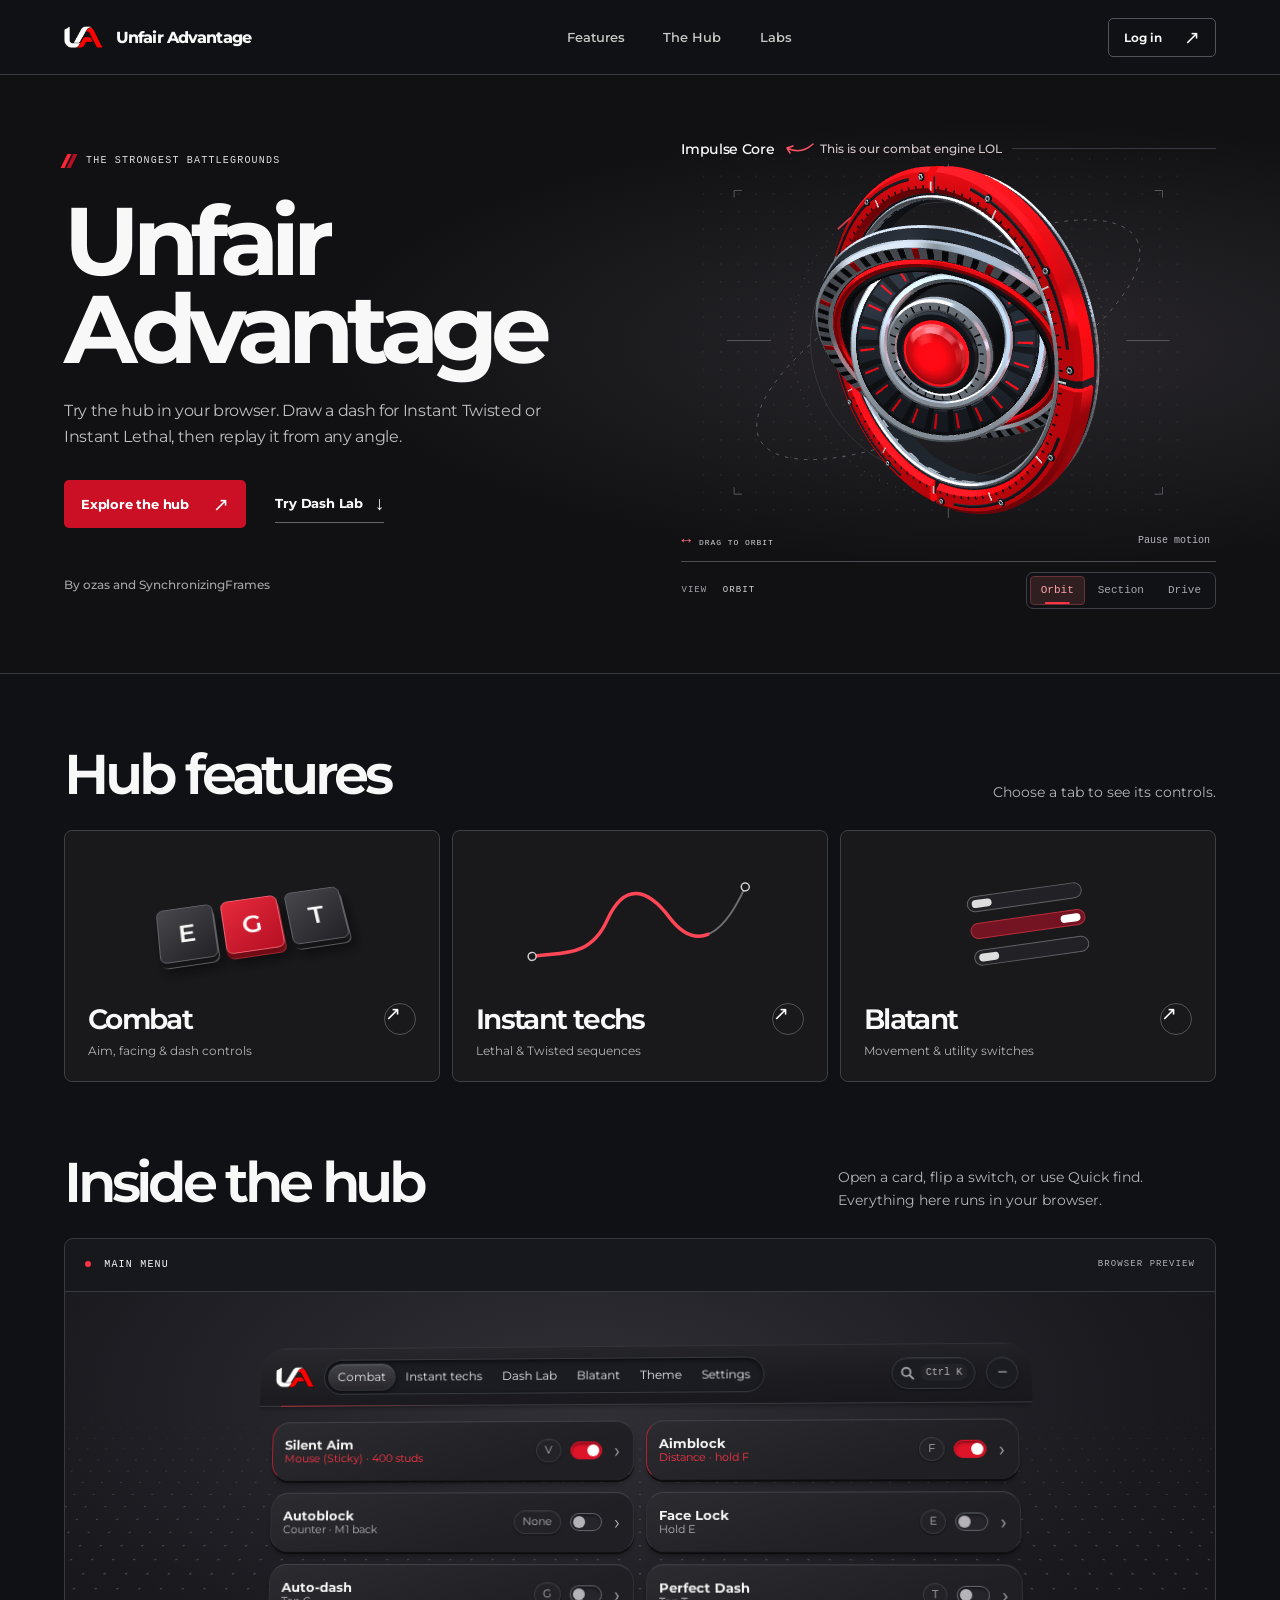
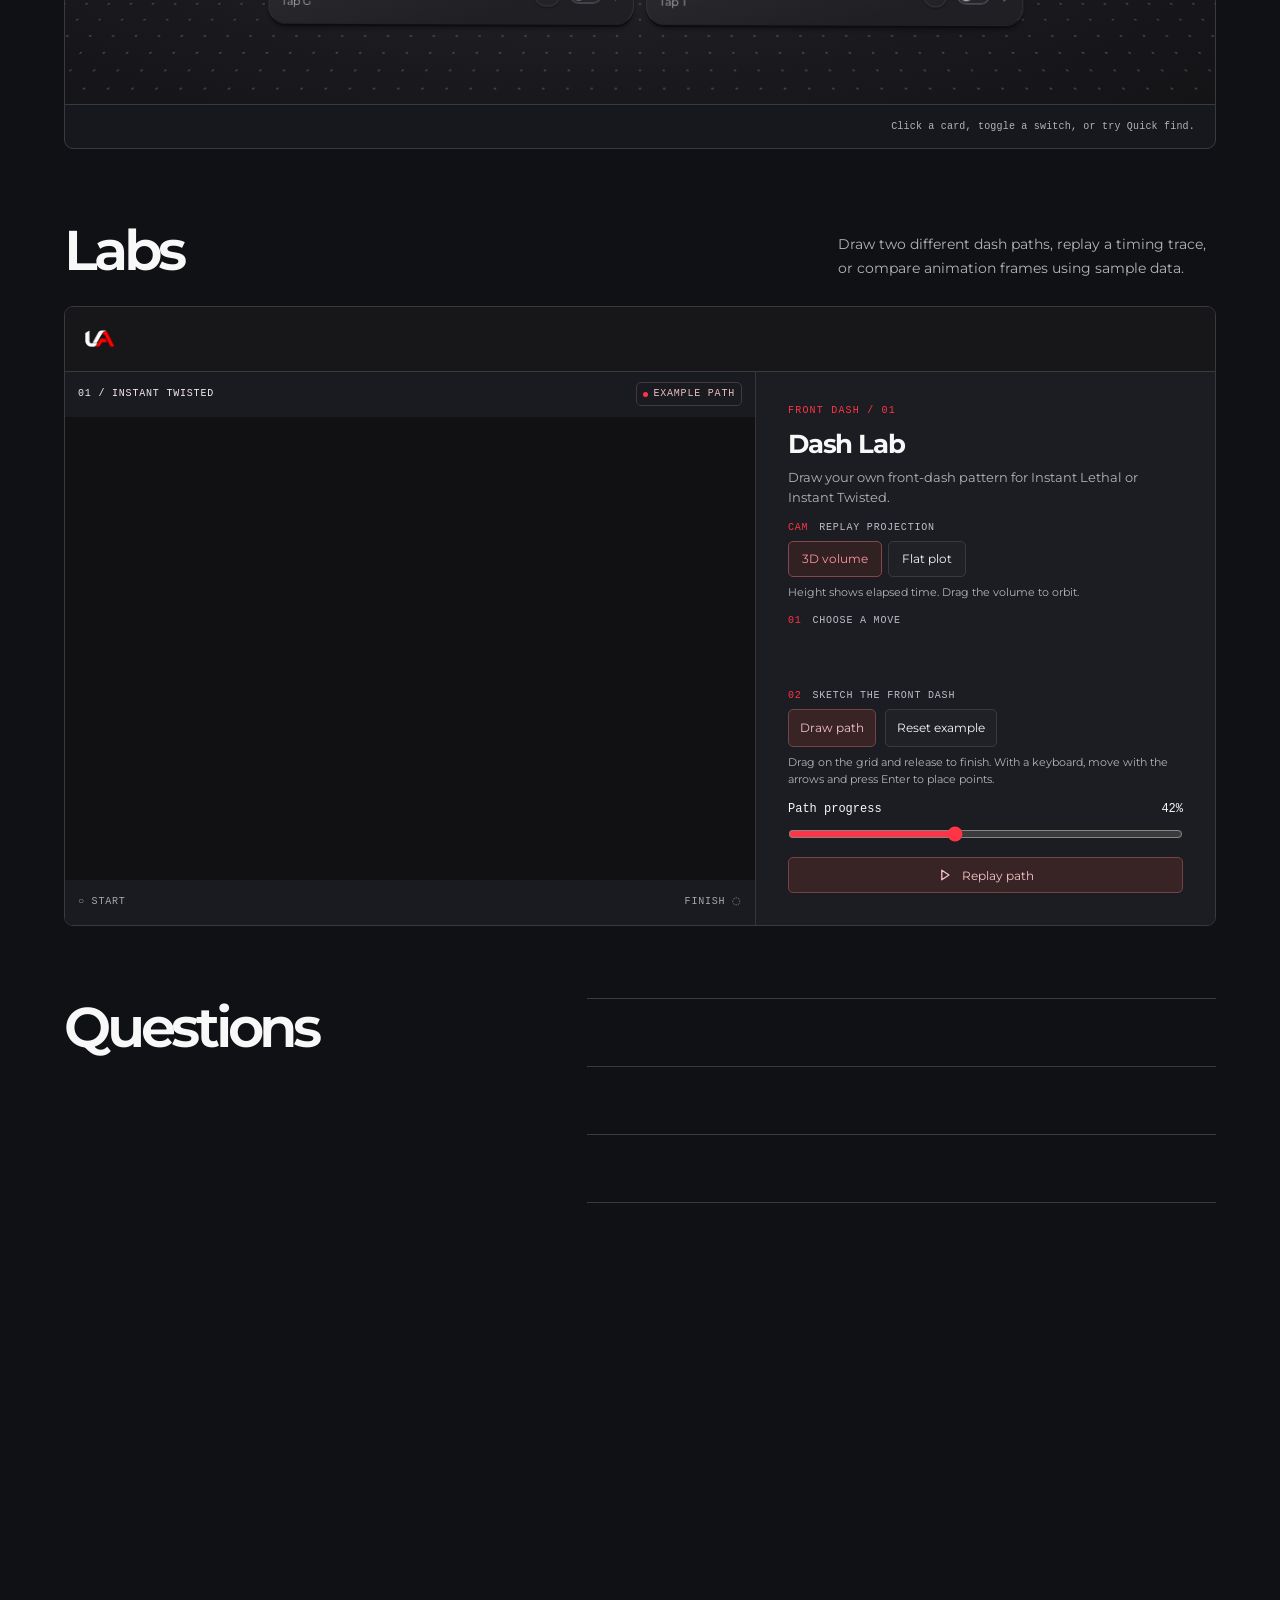
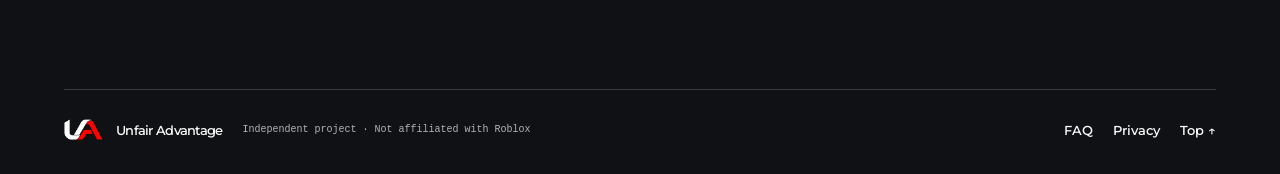
==== commit 76d915df: "Add files via upload" ====
--- a/index.html
+++ b/index.html
@@ -1 +1,11 @@
-<!doctype html> <html lang="en"> <head> <meta charset="utf-8"> <meta name="viewport" content="width=device-width,initial-scale=1"> <meta name="theme-color" content="#0e0e10"> <meta name="description" content="Unfair Advantage is an unofficial Roblox script hub for The Strongest Battlegrounds. Explore the hub interface, browse its feature groups, and try the browser labs."> <title>Unfair Advantage</title> <link rel="icon" href="assets/ua-mark.png" type="image/png"> <link rel="preload" href="assets/montserrat.woff2" as="font" type="font/woff2" crossorigin> <link rel="stylesheet" href="site.css"> <link rel="stylesheet" href="hub-preview.css"> <link rel="stylesheet" href="motion.css"> <link rel="stylesheet" href="editorial.css"> <link rel="stylesheet" href="workshop.css"> <link rel="stylesheet" href="folio.css"> <script defer="defer" src="cutaway.js"></script> <script defer="defer" src="site.js"></script> <script defer="defer" src="hub-preview.js"></script> </head> <body id="top" class="editorial-home"> <a class="skip" href="#main">Skip to content</a> <header class="site-header"> <div class="wrap head-inner"> <a class="brand" href="#top"><img src="assets/ua-mark.png" alt="" width="38" height="21"> <span>Unfair Advantage</span></a> <nav aria-label="Main navigation"><a href="#interface">The Hub</a><a href="#features">Features</a><a href="#labs">Labs</a></nav> <a class="head-action" href="login.html">Log in <svg class="arrow-icon" viewBox="0 0 20 20" aria-hidden="true"><path d="M5 15 15 5M7 5h8v8"/></svg></a> </div> </header> <main id="main"> <section class="edition-hero wrap" aria-labelledby="hero-title"> <div class="edition-copy"> <p class="eyebrow edition-eyebrow intro" style="--step:0"><span class="signal" aria-hidden="true"></span> THE STRONGEST BATTLEGROUNDS</p> <h1 id="hero-title"><span class="title-mask"><span class="title-word">Unfair</span></span> <span class="title-mask title-accent"><span class="title-word">Advantage</span></span></h1> <p class="edition-description intro" style="--step:2">An unofficial Roblox hub by ozas and SynchronizingFrames. Take the menu apart here, then try it for yourself.</p> <div class="edition-actions intro" style="--step:3"> <a class="hero-route hero-route-main" href="#interface"> <span class="route-copy"><span>01 / INTERACTIVE TOUR</span><strong>Explore the Hub</strong></span> <span class="route-stamp" aria-hidden="true"><svg viewBox="0 0 24 24" focusable="false"><rect x="3" y="4.5" width="18" height="15" rx="2"/><path d="M3 9h18m-9 0v10.5m3-6h3m-3 3h2"/><path class="route-stamp-fill" d="M6 12h3v4.5H6z"/></svg></span> </a> <a class="hero-route" href="#features"> <span class="route-copy"><span>02 / OVERVIEW</span><strong>Browse features</strong></span> <span class="route-stamp" aria-hidden="true"><svg viewBox="0 0 24 24" focusable="false"><path d="M10 6h10m-10 6h7m-7 6h10"/><path class="route-stamp-fill" d="M4 4.5h3v3H4zm0 6h3v3H4zm0 6h3v3H4z"/></svg></span> </a> </div> </div> <figure class="brand-plate cutaway" aria-labelledby="cut-title"> <figcaption class="cut-heading"><span><b>Fig. 01</b> / Interface study</span><strong id="cut-title">Anatomy of the hub</strong></figcaption> <svg class="cut-illustration" viewBox="0 0 560 330" role="img" aria-labelledby="cut-svg-title cut-desc"> <title id="cut-svg-title">Exploded drawing of the Combat menu</title><desc id="cut-desc">The navigation frame lifts above the six Combat cards. A crimson window shell sits underneath.</desc> <defs> <pattern id="cut-grid" width="17" height="17" patternUnits="userSpaceOnUse"><circle cx="1" cy="1" r=".8" fill="#a49d91"/></pattern> <pattern id="cut-hatch" width="6" height="6" patternUnits="userSpaceOnUse"><path d="M-1 1l2-2M0 6l6-6m-1 7 2-2" fill="none" stroke="#92313a"/></pattern> <g id="cut-card"><rect width="145" height="28" rx="6" fill="#252529" stroke="#58545a"/><rect x="116" y="9" width="19" height="10" rx="5" fill="#464448"/><circle cx="121" cy="14" r="3.4" fill="#ccc8c6"/></g> <g id="cut-on"><rect width="19" height="10" rx="5" fill="#bc303d"/><circle cx="14" cy="5" r="3.4" fill="#fff3ef"/></g> </defs> <path fill="url(#cut-grid)" d="M15 9h530v308H15z"/> <g fill="none" stroke="#a79f91"><path d="M15 27V12h15m500 0h15v15M15 301v15h15m500 0h15v-15"/><path d="M26 208l478 88M113 311l164-216" stroke-dasharray="2 5"/></g> <path id="cut-pins" fill="none" stroke="#9a4147" stroke-dasharray="3 4" d="M158 86v64m297-8v64m-68 27v64m-297-120v64"/> <g id="cut-shell" transform="translate(0 32)"><g transform="matrix(1 .19 -.53 .59 153 115)"> <rect x="-3" y="9" width="324" height="157" rx="18" fill="#62222a" stroke="#33191c" stroke-width="2"/><rect x="-3" width="324" height="157" rx="18" fill="#e85b60" stroke="#391a21" stroke-width="2.5"/><rect x="8" y="10" width="302" height="136" rx="12" fill="url(#cut-hatch)" stroke="#8f313a"/> <path d="M18 132h65m8 0h23m140 0h42" stroke="#783037" stroke-width="3"/><g fill="#792832"><circle cx="13" cy="12" r="2"/><circle cx="304" cy="12" r="2"/><circle cx="13" cy="143" r="2"/><circle cx="304" cy="143" r="2"/></g> </g></g> <g transform="matrix(1 .19 -.53 .59 153 115)"> <rect x="1" y="4" width="316" height="146" rx="15" fill="#161619" stroke="#423d40" stroke-width="3"/> <g fill="#f7f0ec" font-family="Montserrat,sans-serif" font-size="11" font-weight="600"> <g transform="translate(11 42)"><use href="#cut-card"/><text x="9" y="18">Silent Aim</text><use href="#cut-on" x="116" y="9"/></g><g transform="translate(163 42)"><use href="#cut-card"/><text x="9" y="18">Aimblock</text><use href="#cut-on" x="116" y="9"/></g> <g transform="translate(11 77)"><use href="#cut-card"/><text x="9" y="18">Autoblock</text></g><g transform="translate(163 77)"><use href="#cut-card"/><text x="9" y="18">Face Lock</text></g> <g transform="translate(11 112)"><use href="#cut-card"/><text x="9" y="18">Auto-dash</text></g><g transform="translate(163 112)"><use href="#cut-card"/><text x="9" y="18">Perfect Dash</text></g> </g> </g> <g id="cut-nav" transform="translate(0 -32)"><g transform="matrix(1 .19 -.53 .59 153 115)"> <path fill-rule="evenodd" d="M16 0h286q16 0 16 16v118q0 16-16 16H16Q0 150 0 134V16Q0 0 16 0z M13 37q-6 0-6 7v88q0 10 10 10h284q10 0 10-10V44q0-7-7-7z" fill="#29292e" stroke="#141416" stroke-width="2"/> <path d="M18 2h282" stroke="#8a8284"/><image href="assets/ua-mark.png" x="10" y="9" width="29" height="16"/> <rect x="49" y="6" width="183" height="24" rx="12" fill="#121214"/><rect x="53" y="9" width="50" height="18" rx="9" fill="#693139"/> <g fill="#f7ece8" font-size="9" font-family="Montserrat,sans-serif" font-weight="600"><text x="60" y="21">Combat</text><text x="110" y="21">Instant techs</text><text x="178" y="21">Dash Lab</text></g> <g fill="none" stroke="#e1d9d5" stroke-width="2.5"><circle cx="268" cy="16" r="5"/><path d="m272 20 5 5m14-7h12"/></g> </g></g> <g fill="none" stroke="#923a42"><path id="cut-a" d="M451 143l38-38h22"/><path d="M112 186H79l-23 23"/><path id="cut-c" d="M317 278l25 25h37"/><g fill="#efe9dc"><circle cx="521" cy="105" r="10"/><circle cx="49" cy="216" r="10"/><circle cx="389" cy="303" r="10"/></g></g> <g fill="#923a42" font-family="monospace" font-weight="bold" font-size="12" text-anchor="middle"><text x="521" y="109">A</text><text x="49" y="220">B</text><text x="389" y="307">C</text></g> </svg> <div class="cut-key" aria-hidden="true"><span><b>A</b> Navigation</span><span><b>B</b> Cards</span><span><b>C</b> Shell</span></div> <div class="cut-deck" hidden><div class="cut-deck-label"><b>SECTION VIEW</b><span>Drag the drawing or select a view</span></div> <div class="cut-detents" role="group" aria-label="Drawing view"><i aria-hidden="true"></i> <button type="button" data-stop="0" aria-pressed="false"><svg viewBox="0 0 24 24" aria-hidden="true"><path d="m3 12 9-4 9 4-9 4z"/></svg>Assembled</button> <button type="button" data-stop="1" aria-pressed="true"><svg viewBox="0 0 24 24" aria-hidden="true"><path d="m3 10 9-4 9 4-9 4zm0 5 9 4 9-4"/></svg>Section</button> <button type="button" data-stop="2" aria-pressed="false"><svg viewBox="0 0 24 24" aria-hidden="true"><path d="m3 7 9-4 9 4-9 4zm0 5 9 4 9-4m-18 5 9 4 9-4"/></svg>Exploded</button> </div></div> </figure> </section> <section id="interface" class="interface-stage edition-section wrap" aria-labelledby="interface-title"> <div class="section-head edition-head" data-reveal><div><p class="eyebrow"><span class="index">01</span> INTERFACE TOUR</p><h2 id="interface-title">Inside the Hub.</h2></div><p>Browse the hub as it appears in-game. The controls on this page don’t connect to Roblox.</p></div> <div class="instrument" data-reveal> <div class="stage-bar"> <span class="eyebrow"><i class="signal"></i> MAIN MENU</span> <span class="stage-index">BROWSER INTERFACE</span> </div> <div class="stage-canvas" data-hub-view="hub"> <div class="hub-window" id="hub-window"> <div class="hub-header"> <img src="assets/ua-mark.png" alt="" width="40" height="23"> <div class="hub-nav" id="hub-nav" aria-label="Script pages"></div> <button class="hub-search" type="button" id="find-open" aria-label="Quick find"><svg viewBox="0 0 20 20" aria-hidden="true"><circle cx="8.5" cy="8.5" r="5.25"/><path d="m13 13 4 4"/></svg><kbd>Ctrl K</kbd></button> <button class="hub-icon" type="button" id="hub-minimize" aria-label="Minimize menu" aria-controls="hub-window">−</button> </div> <div class="hub-content" id="hub-content"><noscript><p>Enable JavaScript to try the main menu.</p></noscript></div> <dialog class="hub-find" id="hub-find" aria-label="Quick find"> <div class="hub-find-head"><input id="find-query" aria-label="Find a feature" placeholder="Find a feature" autocomplete="off" maxlength="80"><button type="button" class="hub-icon" id="find-close" aria-label="Close quick find">×</button></div> <div id="find-results" class="find-results"></div> </dialog> </div> <button class="hub-pill" type="button" id="hub-restore" aria-controls="hub-window" aria-expanded="false" hidden><img src="assets/ua-mark.png" width="33" height="19" alt=""> <span id="hub-count">0</span><span class="sr-only">Restore main menu</span></button> </div> <div class="stage-bar stage-foot"><span class="instrument-code">UA / INTERFACE</span><span id="stage-hint" role="status">Click a card, toggle a switch, or try Quick find.</span></div> </div> </section> <section class="labs wrap edition-section" id="features" aria-labelledby="features-title"> <div class="section-head edition-head" data-reveal><div><p class="eyebrow"><span class="index">02</span> FEATURE OVERVIEW</p><h2 id="features-title">Feature index.</h2></div><p>Choose a row to open that tab in the hub.</p></div> <div class="lab-index feature-index" data-reveal> <a href="#interface" data-hub-page="Combat"><span class="card-index">01 / MAIN MENU</span><svg class="feature-figure" viewBox="0 0 160 48" aria-hidden="true"><path d="M40 24h80M80 0v48" class="figure-guides"/><circle cx="80" cy="24" r="15" class="figure-ink" style="fill:none"/><path d="M80 5v8m0 22v8M61 24h8m22 0h8" class="figure-ink"/></svg><strong>Combat</strong><span>Open Combat <span class="feature-arrow" aria-hidden="true">↗</span></span></a> <a href="#interface" data-hub-page="Instant techs"><span class="card-index">02 / FROM TSB HUB</span><svg class="feature-figure" viewBox="0 0 160 48" aria-hidden="true"><path d="M16 39h128M16 9h128" class="figure-guides"/><path d="m54 35 21-22 21 22m-4 0 11-12 11 12" class="figure-ink"/></svg><strong>Instant Techs</strong><span>Open Instant Techs <span class="feature-arrow" aria-hidden="true">↗</span></span></a> <a href="#interface" data-hub-page="Blatant"><span class="card-index">03 / HUB</span><svg class="feature-figure" viewBox="0 0 160 48" aria-hidden="true"><path d="M32 9h96M32 24h96M32 39h96" class="figure-guides"/><path d="M49 9h33m-33 15h63M49 39h44" class="figure-ink"/><circle cx="82" cy="9" r="3"/><circle cx="112" cy="24" r="3"/><circle cx="93" cy="39" r="3"/></svg><strong>Blatant</strong><span>Open Blatant <span class="feature-arrow" aria-hidden="true">↗</span></span></a> </div> </section> <section class="edition-section wrap" id="guide" aria-labelledby="guide-title"> <div class="section-head edition-head" data-reveal><div><p class="eyebrow"><span class="index">03</span> INTERFACE GUIDE</p><h2 id="guide-title">Shortcut sheet.</h2></div><p>Try these shortcuts in the browser tour.</p></div> <div class="guide-rail" data-reveal> <article><div class="guide-key"><kbd>Ctrl</kbd><kbd>K</kbd></div><h3>Quick Find</h3><p>Focus the hub and press Ctrl + K, or click the search icon. Type a feature name to jump straight to it.</p></article> <article><div class="guide-key"><kbd>↵</kbd></div><h3>Open a card</h3><p>Click a card’s name to see its details. Use the back arrow to return to the tab.</p></article> <article><div class="guide-key"><kbd>−</kbd></div><h3>Minimize</h3><p>Fold the window down to its pill. Click the pill to pick up where you left off.</p></article> </div> </section> <section class="preview wrap edition-section" id="labs" aria-labelledby="labs-title"> <div class="section-head edition-head" data-reveal><div><p class="eyebrow"><span class="index">04</span> BROWSER TOOLS</p><h2 id="labs-title">The Labs.</h2></div><p>Sketch a custom front-dash pattern for Instant Lethal or Instant Twisted, then replay it here. Timing Lab and Animation Sync use separate sample data.</p></div> <div class="console workshop" id="preview" data-reveal> <div class="console-header"> <img src="assets/ua-mark.png" alt="" width="30" height="17"> <div class="tabs" aria-label="Browser labs" role="tablist"> <span class="tab-pill" aria-hidden="true"></span> <button id="tab-dash" type="button" role="tab" aria-selected="true" aria-controls="lab-panel" data-tab="dash">Dash Lab</button> <button id="tab-timing" type="button" role="tab" aria-selected="false" aria-controls="lab-panel" data-tab="timing" tabindex="-1">Timing Lab</button> <button id="tab-sync" type="button" role="tab" aria-selected="false" aria-controls="lab-panel" data-tab="sync" tabindex="-1">Animation Sync</button> </div> <span class="console-label">BROWSER WORKSPACE</span> </div> <div class="console-body" id="lab-panel" role="tabpanel" aria-labelledby="tab-dash" data-lab="dash"> <div class="screen"> <div class="screen-head"><span id="sample-label">01 / FRONT DASH</span><span class="plot-badge" id="plot-status">EXAMPLE PATH</span></div> <svg id="plot" viewBox="0 0 560 240" role="img" aria-labelledby="plot-title"> <title id="plot-title">Example dash path</title> <defs><pattern id="sample-grid" width="24" height="24" patternUnits="userSpaceOnUse"><path d="M24 0H0V24" fill="none" stroke="#26262c"/></pattern></defs> <path fill="url(#sample-grid)" d="M0 0h560v240H0z"/> <path class="timeline-axis" d="M40 46v159h484" fill="none" stroke="#47474f"/> <g class="direction-layer" aria-hidden="true"> <path d="M26 120h508M140 32v176m140-176v176m140-176v176" fill="none" stroke="#484851" stroke-dasharray="3 6"/> <path d="M24 34V23h11m490 0h11v11M24 206v11h11m490 0h11v-11" fill="none" stroke="#686873"/> <g class="field-label" fill="#a6a6af"><text x="28" y="42">TOP VIEW</text><text x="529" y="42" text-anchor="end">FORWARD →</text></g> </g> <path id="reference" fill="none" stroke="#a6a6af" stroke-width="2" stroke-dasharray="5 5"/> <path id="track" d="M40 182C159 182 143 69 253 88S410 106 520 47" fill="none" stroke="#595961" stroke-width="2"/> <path id="trace" pathLength="1" d="M40 182C159 182 143 69 253 88S410 106 520 47" fill="none" stroke="#ff505a" stroke-width="3" stroke-linecap="round"/> <line id="cursor" x1="40" y1="34" x2="40" y2="205" stroke="#8a4148" stroke-dasharray="3 5"/> <path id="trace-wake" pathLength="1" stroke="#ff7a80" stroke-width="9" stroke-linecap="round" fill="none" opacity="0" aria-hidden="true"/> <path id="draft-ink" fill="none" stroke="#ff6b70" stroke-width="3" stroke-linecap="round" stroke-linejoin="round" aria-hidden="true"/> <g class="dash-markers" aria-hidden="true"> <circle id="path-origin" r="6" fill="#121216" stroke="#f1b1b4" stroke-width="1.5"/> <circle id="path-finish" r="7" fill="#151517" stroke="#777780" stroke-width="1.5" stroke-dasharray="2 2"/> <g id="dash-runner"><circle r="11" fill="#e11d2a" stroke="#ffa2a6" stroke-width="1"/><path d="m-3-4 5 4-5 4" fill="none" stroke="#fff" stroke-width="1.8" stroke-linecap="round" stroke-linejoin="round"/></g> </g> <circle id="trace-arrival" cx="40" cy="182" r="10" fill="none" stroke="#ff6b70" stroke-width="1.5" opacity="0" aria-hidden="true"/> <circle id="playhead" cx="40" cy="182" r="6" fill="#ff505a" stroke="#141416" stroke-width="2"/> <circle id="draw-cursor" cx="40" cy="182" r="8" fill="none" stroke="#f2f2f4" stroke-width="1.5" hidden/> </svg> <div class="screen-foot"><span id="plot-guide">START ○</span><span id="plot-end">○ FINISH</span></div> </div> <div class="controls"> <p class="eyebrow" id="lab-kicker">MOVEMENT / 01</p> <h3 id="lab-title">Dash Lab</h3> <p id="lab-description">Draw your own front-dash pattern for Instant Lethal or Instant Twisted.</p> <div class="dash-options" id="dash-options"> <p class="pattern-label">01 <span>Choose a move</span></p> <div class="pattern-picker" role="group" aria-label="Dash pattern" data-mode="twisted"> <span class="pattern-indicator" aria-hidden="true"></span> <button type="button" aria-pressed="true" data-pattern="twisted">Instant Twisted</button> <button type="button" aria-pressed="false" data-pattern="lethal">Instant Lethal</button> </div> <p class="pattern-label">02 <span>Sketch the front dash</span></p> <div class="draw-actions"><button class="draw-primary" type="button" id="draw-path" aria-pressed="false">Draw path</button><button type="button" id="reset-path">Reset example</button></div> <p class="draw-help" id="draw-help">Drag on the grid and release to finish. With a keyboard, move with the arrows and press Enter to place points.</p> <p class="sr-only" id="draw-status" role="status"></p> </div> <div class="readout"><label for="scrub" id="scrub-label">Position</label><output id="scrub-output" for="scrub">42%</output></div> <div class="scrubber"><input id="scrub" type="range" min="0" max="100" value="42" aria-labelledby="scrub-label"></div> <button class="button replay" id="replay" type="button"><svg class="replay-glyph" viewBox="0 0 20 20" aria-hidden="true"><path class="play-glyph" d="m6 4 9 6-9 6Z"/><path class="pause-glyph" d="M7 4v12m6-12v12"/></svg><span id="replay-label">Replay path</span></button> </div> </div> <noscript><p class="no-script">Enable JavaScript to switch labs and replay the samples.</p></noscript> </div> </section> <section class="edition-section wrap" id="faq" aria-labelledby="faq-title"> <div class="section-head edition-head" data-reveal><div><p class="eyebrow"><span class="index">05</span> GOOD TO KNOW</p><h2 id="faq-title">Questions, answered.</h2></div><p>How the hub tour, labs, and website accounts fit together.</p></div> <div class="faq-list" data-reveal> <details><summary>Do the website controls change anything in Roblox?</summary><div class="faq-answer"><p>No. The tour and labs run in your browser. They don’t connect to a game or change its settings.</p></div></details> <details><summary>Can I draw different patterns for both moves?</summary><div class="faq-answer"><p>Yes. Dash Lab keeps one sketch for Instant Twisted and one for Instant Lethal while the page is open. Switching moves won’t replace the other sketch.</p></div></details> <details><summary>Do I need an account for the hub tour or labs?</summary><div class="faq-answer"><p>No. The tour and labs are open to everyone. Website sign-in is separate and doesn’t grant a Roblox license.</p></div></details> </div> </section> <section class="release wrap edition-section" id="discord" aria-labelledby="discord-title"> <div class="release-inner" data-reveal> <div><p class="eyebrow"><span class="index">06</span> COMMUNITY</p><h2 id="discord-title">Find us on Discord.</h2><p>Patch notes, announcements, and support in one place.</p></div> <a class="button primary" href="https://discord.gg/B6msymERJM" target="_blank" rel="noopener noreferrer">Join Discord <svg class="arrow-icon" viewBox="0 0 20 20" aria-hidden="true"><path d="M5 15 15 5M7 5h8v8"/></svg></a> </div> </section> </main> <footer class="wrap footer"> <a class="brand" href="#top"><img src="assets/ua-mark.png" alt="" width="32" height="18"> <span>Unfair Advantage</span></a> <span>INDEPENDENT PROJECT · NOT AFFILIATED WITH ROBLOX</span> <div class="footer-links"><a class="back" href="#faq">FAQ</a><a class="back" href="privacy.html">Privacy</a><a class="back" href="#top">Back to top ↑</a></div> </footer> </body> </html> 
+<!DOCTYPE html><html lang="en"><head><meta charset="utf-8"><meta name="viewport" content="width=device-width, initial-scale=1"><meta name="theme-color" content="#101115"><title>Unfair Advantage | The Strongest Battlegrounds</title><meta name="description" content="Explore the Unfair Advantage hub, rotate the Impulse Core, and experiment with dash paths, timing, and animation in your browser."><link rel="icon" href="assets/ua-mark.png"><link rel="stylesheet" href="hub-preview.css"><link rel="stylesheet" href="workshop.css"><link rel="stylesheet" href="impulse.css"><script defer src="core.js"></script><script defer src="site.js"></script><script defer src="hub-preview.js"></script><script defer src="volume.js"></script><link rel="stylesheet" href="ua.css"><link rel="stylesheet" href="hub-dock.css"><script src="ua-motion.js" defer></script></head><body id="top" class="home"><a class="skip" href="#main">Skip to content</a><header class="mast"><div class="wrap mast-in"><a class="brand" href="#top"><img src="assets/ua-mark.png" alt="" width="41" height="23">Unfair Advantage</a><nav aria-label="Main navigation"><a href="#features">Features</a><a href="#interface">The Hub</a><a href="#labs">Labs</a></nav><a class="access" href="login.html">Log in <b aria-hidden="true">↗</b></a></div></header><main id="main"><section class="hangar" aria-labelledby="site-title"><div class="wrap hero"><div class="hero-copy"><p class="micro eyebrow-line"><i></i> THE STRONGEST BATTLEGROUNDS</p>
+<h1 id="site-title"><span>Unfair</span><span>Advantage</span></h1>
+<p class="lede">Try the hub in your browser. Draw a dash for Instant Twisted or Instant Lethal, then replay it from any angle.</p>
+<div class="hero-actions"><a class="cta" href="#interface">Explore the hub <b aria-hidden="true">↗</b></a><a class="text-cta" href="#labs" data-open="dash">Try Dash Lab <b aria-hidden="true">↓</b></a></div>
+<div class="byline"><span class="stripes" aria-hidden="true"></span> By ozas and SynchronizingFrames</div></div>
+<figure class="specimen"><figcaption class="spec-top"><div><strong>Impulse Core</strong></div><small class="core-aside"><svg viewBox="0 0 31 15" width="31" height="15" fill="none" aria-hidden="true"><path pathLength="1" d="M29 3Q17 14 3 7m0 0 6-2M3 7l3 5"/></svg>This is our combat engine LOL</small></figcaption>
+<div class="render-box"><svg class="reticle" viewBox="0 0 560 420" aria-hidden="true"><defs><pattern id="dots" width="20" height="20" patternUnits="userSpaceOnUse"><circle cx="1" cy="1" r=".9" fill="#7b828e" opacity=".28"/></pattern></defs><path fill="url(#dots)" d="M0 0h560v420H0z"/><g fill="none" stroke="currentColor"><circle cx="280" cy="207" r="178" stroke-dasharray="1 9"/><circle class="dial-index" cx="280" cy="207" r="178" pathLength="100" stroke-dasharray="3 .6 .5 95.9"/><circle cx="280" cy="207" r="157" opacity=".36"/><ellipse cx="280" cy="207" rx="243" ry="85" transform="rotate(-28 280 207)" stroke-dasharray="4 7"/><path d="M28 208h50m405 0h49M280 7v23m0 358v22M36 45v-8h9m470 0h9v8M36 375v8h9m470 0h9v-8"/></g></svg>
+<img class="render-poster" src="assets/core-0.webp" alt="Red and titanium flywheels suspended around a polished optical core" width="820" height="600"><canvas hidden id="rotor" tabindex="0" role="img" aria-label="Interactive 3D Impulse Core. Drag or use arrow keys to rotate. Home resets orientation."></canvas></div>
+<div class="model-readout"><span class="micro gesture">DRAG TO ORBIT</span><button type="button" class="pause">Pause motion</button></div>
+<div class="spec-foot"><span class="micro">VIEW <strong class="view-name">Orbit</strong></span><div class="modes" role="group" aria-label="Assembly view"><button data-view="0" aria-pressed="true">Orbit</button><button data-view="1" aria-pressed="false">Section</button><button data-view="2" aria-pressed="false">Drive</button></div></div></figure></div>
+</section><section class="wrap block" id="features"><div class="secthead" data-reveal><div><h2>Hub features</h2></div><p>Choose a tab to see its controls.</p></div><div class="catalog" data-reveal><a class="study study-0" data-hub-page="Combat" href="#interface"><span aria-hidden="true" class="small-stage"><span class="mini keys-mini"><kbd>E</kbd><kbd>G</kbd><kbd>T</kbd></span></span><span class="study-title">Combat<b aria-hidden="true">↗</b></span><span class="study-detail">Aim, facing & dash controls</span></a><a class="study study-1" data-hub-page="Instant techs" href="#interface"><span aria-hidden="true" class="small-stage"><svg class="mini path-mini" viewBox="0 0 240 98" aria-hidden="true"><path class="path-bed" d="M9 68C39 67 66 77 88 41S132 15 150 46s45 35 79-21"/><path class="path-line" pathLength="1" d="M9 68C39 67 66 77 88 41S132 15 150 46s45 35 79-21"/><circle cx="9" cy="68" r="4"/><circle cx="229" cy="25" r="4"/></svg></span><span class="study-title">Instant techs<b aria-hidden="true">↗</b></span><span class="study-detail">Lethal & Twisted sequences</span></a><a class="study study-2" data-hub-page="Blatant" href="#interface"><span aria-hidden="true" class="small-stage"><span class="mini switch-mini"><i></i><i></i><i></i></span></span><span class="study-title">Blatant<b aria-hidden="true">↗</b></span><span class="study-detail">Movement & utility switches</span></a></div></section><section class="wrap block" id="interface"><div class="secthead" data-reveal><div><h2>Inside the hub</h2></div><p>Open a card, flip a switch, or use Quick find. Everything here runs in your browser.</p></div><div class="instrument" data-reveal> <div class="stage-bar"> <span class="eyebrow"><i class="signal"></i> MAIN MENU</span> <span class="stage-index">Browser preview</span> </div> <div class="stage-canvas" data-hub-view="hub"> <div class="dock-case" aria-hidden="true"><i></i><b></b></div><div class="hub-window" id="hub-window"> <div class="hub-header"> <img src="assets/ua-mark.png" alt="" width="40" height="23"> <div class="hub-nav" id="hub-nav" aria-label="Script pages"></div> <button class="hub-search" type="button" id="find-open" aria-label="Quick find"><svg viewBox="0 0 20 20" aria-hidden="true"><circle cx="8.5" cy="8.5" r="5.25"/><path d="m13 13 4 4"/></svg><kbd>Ctrl K</kbd></button> <button class="hub-icon" type="button" id="hub-minimize" aria-label="Minimize menu" aria-controls="hub-window">−</button> </div> <div class="hub-content" id="hub-content"><noscript><p>Enable JavaScript to try the main menu.</p></noscript></div> <dialog class="hub-find" id="hub-find" aria-label="Quick find"> <div class="hub-find-head"><input id="find-query" aria-label="Find a feature" placeholder="Find a feature" autocomplete="off" maxlength="80"><button type="button" class="hub-icon" id="find-close" aria-label="Close quick find">×</button></div> <div id="find-results" class="find-results"></div> </dialog> </div> <button class="hub-pill" type="button" id="hub-restore" aria-controls="hub-window" aria-expanded="false" hidden><img src="assets/ua-mark.png" width="33" height="19" alt=""> <span id="hub-count">0</span><span class="sr-only">Restore main menu</span></button> </div> <div class="stage-bar stage-foot"><span class="instrument-code"></span><span id="stage-hint" role="status">Click a card, toggle a switch, or try Quick find.</span></div> </div> </section><section class="wrap block" id="labs"><div class="secthead" data-reveal><div><h2>Labs</h2></div><p>Draw two different dash paths, replay a timing trace, or compare animation frames using sample data.</p></div><div class="console workshop" id="preview" data-reveal> <div class="console-header"> <img src="assets/ua-mark.png" alt="" width="30" height="17"> <div class="tabs" aria-label="Browser labs" role="tablist"> <span class="tab-pill" aria-hidden="true"></span> <button id="tab-dash" type="button" role="tab" aria-selected="true" aria-controls="lab-panel" data-tab="dash">Dash Lab</button> <button id="tab-timing" type="button" role="tab" aria-selected="false" aria-controls="lab-panel" data-tab="timing" tabindex="-1">Timing Lab</button> <button id="tab-sync" type="button" role="tab" aria-selected="false" aria-controls="lab-panel" data-tab="sync" tabindex="-1">Animation Sync</button> </div> <span class="console-label"></span> </div> <div class="console-body" id="lab-panel" role="tabpanel" aria-labelledby="tab-dash" data-lab="dash"> <div class="screen"> <div class="screen-head"><span id="sample-label">01 / FRONT DASH</span><span class="plot-badge" id="plot-status">EXAMPLE PATH</span></div> <div class="plot-deck"><svg id="plot" viewBox="0 0 560 240" role="img" aria-labelledby="plot-title"> <title id="plot-title">Example dash path</title> <defs><pattern id="sample-grid" width="24" height="24" patternUnits="userSpaceOnUse"><path d="M24 0H0V24" fill="none" stroke="#26262c"/></pattern></defs> <path fill="url(#sample-grid)" d="M0 0h560v240H0z"/> <path class="timeline-axis" d="M40 46v159h484" fill="none" stroke="#47474f"/> <g class="direction-layer" aria-hidden="true"> <path d="M26 120h508M140 32v176m140-176v176m140-176v176" fill="none" stroke="#484851" stroke-dasharray="3 6"/> <path d="M24 34V23h11m490 0h11v11M24 206v11h11m490 0h11v-11" fill="none" stroke="#686873"/> <g class="field-label" fill="#a6a6af"><text x="28" y="42">TOP VIEW</text><text x="529" y="42" text-anchor="end">FORWARD →</text></g> </g> <path id="reference" fill="none" stroke="#a6a6af" stroke-width="2" stroke-dasharray="5 5"/> <path id="track" d="M40 182C159 182 143 69 253 88S410 106 520 47" fill="none" stroke="#595961" stroke-width="2"/> <path id="trace" pathLength="1" d="M40 182C159 182 143 69 253 88S410 106 520 47" fill="none" stroke="#ff505a" stroke-width="3" stroke-linecap="round"/> <line id="cursor" x1="40" y1="34" x2="40" y2="205" stroke="#8a4148" stroke-dasharray="3 5"/> <path id="trace-wake" pathLength="1" stroke="#ff7a80" stroke-width="9" stroke-linecap="round" fill="none" opacity="0" aria-hidden="true"/> <path id="draft-ink" fill="none" stroke="#ff6b70" stroke-width="3" stroke-linecap="round" stroke-linejoin="round" aria-hidden="true"/> <g class="dash-markers" aria-hidden="true"> <circle id="path-origin" r="6" fill="#121216" stroke="#f1b1b4" stroke-width="1.5"/> <circle id="path-finish" r="7" fill="#151517" stroke="#777780" stroke-width="1.5" stroke-dasharray="2 2"/> <g id="dash-runner"><circle r="11" fill="#e11d2a" stroke="#ffa2a6" stroke-width="1"/><path d="m-3-4 5 4-5 4" fill="none" stroke="#fff" stroke-width="1.8" stroke-linecap="round" stroke-linejoin="round"/></g> </g> <circle id="trace-arrival" cx="40" cy="182" r="10" fill="none" stroke="#ff6b70" stroke-width="1.5" opacity="0" aria-hidden="true"/> <circle id="playhead" cx="40" cy="182" r="6" fill="#ff505a" stroke="#141416" stroke-width="2"/> <circle id="draw-cursor" cx="40" cy="182" r="8" fill="none" stroke="#f2f2f4" stroke-width="1.5" hidden/> </svg><canvas id="spatial" hidden tabindex="0" role="img" aria-label="Dash trajectory in three dimensions. Height is elapsed time. Drag horizontally or use left and right arrow keys to orbit."></canvas></div> <div class="screen-foot"><span id="plot-guide">START ○</span><span id="plot-end">○ FINISH</span></div> </div> <div class="controls"> <p class="eyebrow" id="lab-kicker">MOVEMENT / 01</p> <h3 id="lab-title">Dash Lab</h3> <p id="lab-description">Draw your own front-dash pattern for Instant Lethal or Instant Twisted.</p> <div class="dash-options" id="dash-options"><div id="projection" hidden><p class="pattern-label">CAM <span>Replay projection</span></p><div class="camera-modes"><button data-camera="spatial" aria-pressed="true">3D volume</button><button data-camera="flat" aria-pressed="false">Flat plot</button></div><p class="cam-help">Height shows elapsed time. Drag the volume to orbit.</p></div> <p class="pattern-label">01 <span>Choose a move</span></p> <div class="pattern-picker" role="group" aria-label="Dash pattern" data-mode="twisted"> <span class="pattern-indicator" aria-hidden="true"></span> <button type="button" aria-pressed="true" data-pattern="twisted">Instant Twisted</button> <button type="button" aria-pressed="false" data-pattern="lethal">Instant Lethal</button> </div> <p class="pattern-label">02 <span>Sketch the front dash</span></p> <div class="draw-actions"><button class="draw-primary" type="button" id="draw-path" aria-pressed="false">Draw path</button><button type="button" id="reset-path">Reset example</button></div> <p class="draw-help" id="draw-help">Drag on the grid and release to finish. With a keyboard, move with the arrows and press Enter to place points.</p> <p class="sr-only" id="draw-status" role="status"></p> </div> <div class="readout"><label for="scrub" id="scrub-label">Position</label><output id="scrub-output" for="scrub">42%</output></div> <div class="scrubber"><input id="scrub" type="range" min="0" max="100" value="42" aria-labelledby="scrub-label"></div> <button class="button replay" id="replay" type="button"><svg class="replay-glyph" viewBox="0 0 20 20" aria-hidden="true"><path class="play-glyph" d="m6 4 9 6-9 6Z"/><path class="pause-glyph" d="M7 4v12m6-12v12"/></svg><span id="replay-label">Replay path</span></button> </div> </div> <noscript><p class="no-script">Enable JavaScript to switch labs and replay the samples.</p></noscript> </div> </section><section class="wrap block faq-layout" id="faq"><div><h2>Questions</h2></div><div class="faq-list" data-reveal> <details><summary>Do the website controls change anything in Roblox?</summary><div class="faq-answer"><p>No. The tour and labs run in your browser. They don’t connect to a game or change its settings.</p></div></details> <details><summary>Can I draw different patterns for both moves?</summary><div class="faq-answer"><p>Yes. Dash Lab keeps one sketch for Instant Twisted and one for Instant Lethal while the page is open. Switching moves won’t replace the other sketch.</p></div></details> <details><summary>Do I need an account for the hub tour or labs?</summary><div class="faq-answer"><p>No. The tour and labs are open to everyone. Website sign-in is separate and doesn’t grant a Roblox license.</p></div></details> </div> </section><section class="wrap broadcast" id="discord"><div class="broadcast-rings" aria-hidden="true"></div><div><h2>Join the Discord</h2><p>Get patch notes or ask ozas and SynchronizingFrames about the hub.</p><a class="cta" href="https://discord.gg/B6msymERJM" target="_blank" rel="noopener noreferrer">Join Discord <b aria-hidden="true">↗</b></a></div></section></main><footer class="wrap foot"><a class="brand" href="index.html"><img src="assets/ua-mark.png" alt="" width="41" height="23">Unfair Advantage</a><span>Independent project · Not affiliated with Roblox</span><div><a href="index.html#faq">FAQ</a><a href="privacy.html">Privacy</a><a href="#top">Top ↑</a></div></footer></body></html>
--- a/impulse.css
+++ b/impulse.css
@@ -0,0 +1,14 @@
+@font-face{font-family:Atlas;src:url([data-uri]) format('woff2');font-style:normal;font-weight:100 900;font-display:optional}
+:root{color-scheme:dark;--base:#101115;--text:#f8f8f8;--muted:#b3b3b8;--line:#383a40;--rule:#373a40;--surface:#1b1c21;--strong:#62646b;--signal:#ff3444;--accent:#ff3444;--red:#e5142a;--mono:ui-monospace,SFMono-Regular,Consolas,'Liberation Mono',monospace;--ease:cubic-bezier(.2,.74,.2,1);--sine:ease;--space:clamp(22px,5vw,84px);font-family:Atlas,Arial,sans-serif;background:var(--base);color:var(--text);font-synthesis:none}
+*{box-sizing:border-box}body{margin:0}a{color:inherit;text-decoration:none}button,input{font:inherit;color:inherit}button{cursor:pointer}h1,h2,h3,p,figure{margin:0}button,summary,a,input{touch-action:manipulation}button:focus-visible,a:focus-visible,summary:focus-visible,canvas:focus-visible,input:focus-visible,#plot:focus-visible{outline:2px solid #fc9199;outline-offset:4px}::selection{background:#fa5f6a;color:#141415}[hidden]{display:none!important}.wrap{width:min(calc(100% - 2 * var(--space)),1472px);margin-inline:auto}.skip{position:fixed;left:12px;top:-100px;background:var(--signal);color:#151515;z-index:10;padding:12px}.skip:focus{top:8px}em{color:var(--signal);font-style:normal}.micro,.eyebrow,.stage-index,.instrument-code,.console-label,.screen-head,.screen-foot,.index-strip,.byline,.annotation{font:500 10px/1.45 var(--mono);text-transform:uppercase;letter-spacing:.12em}.mast{background:#101115;border-bottom:1px solid var(--line)}.mast-in{height:74px;display:flex;align-items:center;justify-content:space-between;gap:24px}.brand{display:inline-flex;align-items:center;gap:13px;font-weight:750;font-size:16px;letter-spacing:-.055em}.brand img{object-fit:contain;width:39px}.mast nav{display:flex;gap:clamp(22px,3vw,48px)}.mast nav a,.foot a{font-weight:550;font-size:13px}.mast nav a{color:#c9c8c6;padding:10px 0}.mast nav a:hover,.foot a:hover,.text-cta:hover{color:var(--signal)}.access{display:flex;align-items:center;gap:22px;font-weight:650;font-size:12px;border:1px solid #53545b;padding:9px 15px;border-radius:5px}.access b,.text-cta b,.cta b,.study-title b{font:400 19px/1 Arial,sans-serif}.access:hover{border-color:var(--signal)}
+.hangar{position:relative;isolation:isolate;background:radial-gradient(ellipse at 78% 40%,#25272d 0%,transparent 48%),linear-gradient(114deg,#121317,#121317 43%,#17181d);border-bottom:1px solid var(--line)}.hero{display:grid;grid-template-columns:minmax(0,1.04fr) minmax(0,1fr);align-items:center;gap:clamp(26px,4.8vw,76px);padding-block:clamp(50px,5.2vw,88px) clamp(34px,4.7vw,74px)}.hero-copy{position:relative;z-index:1}.eyebrow-line{display:flex;gap:12px;align-items:center;color:#ef9ea4}.eyebrow-line i{width:23px;height:2px;background:#ff3444;box-shadow:6px 4px 0 -0.55px #ff3444}.hero h1{font-size:clamp(68px,7.5vw,128px);letter-spacing:-.091em;line-height:.91;font-weight:700;margin:29px 0 26px}.hero h1 span{display:block}.hero h1 em{padding-left:.027em}.lede{font-size:clamp(15px,1.22vw,20px);line-height:1.66;color:#c0bfc1;max-width:44ch;letter-spacing:-.022em}.hero-actions{display:flex;gap:clamp(19px,2.3vw,40px);align-items:center;margin-top:30px}.cta,.text-cta{display:inline-flex;align-items:center;justify-content:space-between;gap:24px;border:0;font-size:13px;font-weight:720;line-height:1.3;letter-spacing:-.015em}.cta{min-height:48px;padding:12px 17px;border-radius:5px;color:#100306;background:var(--signal);transition:background .2s,transform .2s}.cta:hover{background:#ff5361;transform:translateY(-2px)}.cta b{transition:transform .25s}.cta:hover b{transform:translate(2px,-2px)}.text-cta{gap:12px;border-bottom:1px solid #686668;padding:9px 0}.byline{display:flex;align-items:center;gap:12px;margin-top:clamp(27px,3.8vw,64px);color:#a5a5aa;font-size:9px}.stripes{width:27px;height:10px;background:repeating-linear-gradient(115deg,transparent 0 3px,#99999e 3px 5px)}
+.specimen{position:relative;margin:0;min-width:0;isolation:isolate}.spec-top,.spec-foot,.model-readout{display:flex;align-items:center;gap:14px}.spec-top{border-top:1px solid #55545a;padding-top:12px}.object-id{color:#adadae;font:10px var(--mono);line-height:1.15;letter-spacing:.08em;border-right:1px solid #53545a;padding-right:12px}.object-id b{display:block;color:#eeefeb;font-size:19px;font-weight:500;letter-spacing:-.04em}.spec-top .micro{display:block;color:#a6a7ad;font-size:8px}.spec-top strong{font-weight:600;letter-spacing:-.025em;font-size:14px}.obj-glyph{margin-left:auto;font:25px/1 var(--mono);color:#b0afb4}.render-box{position:relative;width:100%;aspect-ratio:1.45;isolation:isolate}.reticle,.render-box canvas,.render-poster{position:absolute;inset:0;width:100%;height:100%}.reticle{color:#72727a;opacity:.8}.render-poster{object-fit:contain}.rendering .render-poster{visibility:hidden}.render-box canvas{touch-action:pan-y;cursor:grab}.render-box canvas:active{cursor:grabbing}.annotation{position:absolute;pointer-events:none;font-size:8px;color:#c2a0a2;background:#1c1d20;padding:1px 4px}.note-a{top:15%;right:10%}.note-b{bottom:14%;left:5%}.model-readout{justify-content:space-between;color:#a6a6b0;margin-bottom:6px}.model-readout .micro{font-size:8px}.gesture::before{content:'↔';font:16px/1 var(--mono);margin-right:7px;color:#fa6d78}.pause{font:10px var(--mono);color:#b6b6be;border:0;background:none;min-height:28px}.pause:hover{color:#fff}.spec-foot{border-top:1px solid #4d4c52;justify-content:space-between;padding-top:10px}.spec-foot>.micro{color:#a5a5ae;font-size:9px}.view-name{font-weight:500;color:#f6b9bd;margin-left:9px}.modes{display:flex;gap:2px;background:#111215;border:1px solid #3d3f45;padding:3px;border-radius:7px}.modes button{border:1px solid transparent;border-radius:4px;background:none;color:#a8a9b0;font:11px var(--mono);padding:5px 10px;min-height:29px}.modes button[aria-pressed=true]{color:#fca1a7;border-color:#683135;background:#301f20}.index-strip{display:flex;align-items:center;justify-content:space-between;border-top:1px solid var(--line);min-height:49px;gap:15px;font-size:9px;color:#b6b5ba}.index-strip i,.signal{display:inline-block;width:6px;height:6px;background:var(--signal);border-radius:50%;margin-right:6px}.index-strip b{font-weight:400;color:#eee}.index-strip a:hover{color:var(--signal)}
+.block{padding-block:clamp(49px,5.6vw,94px) 0;scroll-margin-top:18px}.secthead{display:flex;align-items:flex-end;justify-content:space-between;gap:32px;margin-bottom:26px}.tag{color:#ed868d}.tag:before{content:'';display:inline-block;vertical-align:middle;width:18px;height:1px;background:var(--signal);margin-right:9px}.block h2,.broadcast h2,.policy h1,.port h1{font-size:clamp(38px,4.4vw,80px);font-weight:640;letter-spacing:-.075em;line-height:1.04;margin-top:13px}.secthead>p,.broadcast p:not(.tag),.policy p:not(.tag),.port-content>p:not(.tag){font-size:14px;line-height:1.65;color:var(--muted);max-width:42ch}.catalog{display:grid;grid-template-columns:repeat(3,minmax(0,1fr));gap:12px;perspective:1100px}.study{isolation:isolate;position:relative;display:flex;min-width:0;flex-direction:column;padding:clamp(17px,1.8vw,31px);border:1px solid #3d3e43;border-radius:8px;overflow:hidden;background:radial-gradient(ellipse at 60% 48%,#272727,transparent 60%),#191a1e;transition:transform .48s var(--ease),border-color .3s}.study img{width:100%;height:clamp(102px,10vw,160px);transition:transform .55s var(--ease);object-fit:contain}.study-1{background:radial-gradient(ellipse at 60% 48%,#282828,transparent 60%),#191a1e}.study-1 img{filter:saturate(.65) hue-rotate(13deg)}.study-2 img{filter:grayscale(.8)}.study-top,.study-title{display:flex;justify-content:space-between;align-items:center}.study-top{font-size:9px;letter-spacing:.09em;color:#c5c5c5}.study-top>span+span{color:#a5a4ab}.study-title{font-weight:650;font-size:clamp(21px,2.2vw,35px);letter-spacing:-.058em}.study-title b{display:grid;place-items:center;width:32px;height:32px;border:1px solid #535256;border-radius:50%;color:#f5a2a8;transition:background .25s}.study-detail{font-size:12px;margin-top:5px;color:var(--muted)}.study:is(:focus-visible,:hover){border-color:#976165;transform:rotateX(2deg) translateY(-4px)}.study:is(:focus-visible,:hover) img{transform:scale(1.12) rotate(-4deg)}.study:is(:focus-visible,:hover) b{background:#3d2325}
+.instrument,.console{border:1px solid var(--line);border-radius:9px;background:#17181d;overflow:hidden;min-width:0}.stage-bar,.console-header,.screen-head,.screen-foot,.readout{display:flex;justify-content:space-between;align-items:center;gap:10px}.stage-bar,.console-header{padding:14px 20px;border-bottom:1px solid var(--line)}.stage-index,.console-label,.instrument-code{color:var(--muted);font-size:9px}.stage-canvas{min-height:310px;padding:clamp(20px,4vw,64px);place-items:center;display:grid;background:radial-gradient(ellipse at 50% 70%,#42414855,transparent 64%),radial-gradient(#45444a 1px,transparent 1px) 0 0/18px 18px,#1a1b20}.stage-foot{border-bottom:0;border-top:1px solid var(--line);min-height:44px}.hub-window{max-width:100%;border:1px solid #44464c}.hub-header>img,.console-header>img,.hub-pill img{filter:none}.block .hub-detail-top h2{font-size:15px;margin:0;line-height:1.3;letter-spacing:-.03em}.hub-card-open,.hub-switch,.hub-icon,.hub-search,.hub-nav button{font-family:inherit}.block .hub-window .hub-nav{max-width:100%}.console-header{justify-content:flex-start;gap:18px}.console-label{margin-left:auto}.tabs{display:flex;position:relative;gap:2px;isolation:isolate}.tabs button,.draw-actions button,.pattern-picker button,.replay{border:1px solid var(--line);background:#202127;border-radius:5px;padding:8px 11px;font-size:12px;min-height:36px}.tabs button{position:relative;background:none;border-color:transparent;color:#b4b3b6}.tab-pill{display:none}.tabs button[aria-selected=true]{background:#342021;border-color:#793c40}.console-body{display:grid;grid-template-columns:minmax(0,1.2fr) minmax(0,.8fr)}.screen{min-width:0;display:grid}.screen-head,.screen-foot{color:#a9a6a8}.workshop .screen-head,.workshop .screen-foot{background:#1a1b20}.workshop #plot{width:100%;height:100%;min-height:210px;align-self:center;background:#15161b}.workshop #plot.drawing{touch-action:none;cursor:crosshair}.workshop #trace{stroke:#fa6670}.workshop #trace-wake,.workshop #draft-ink{stroke:#f6848c}#dash-runner circle{fill:#b92933;stroke:#f87b84}.controls{padding:clamp(19px,2.5vw,41px);border-left:1px solid var(--line)}.workshop .controls{background:#1c1d22}.controls h3{font-size:26px;margin:10px 0 6px;letter-spacing:-.045em}.controls .eyebrow{color:var(--signal)}.controls>p:not(.eyebrow),.draw-help{font-size:13px;line-height:1.55;color:var(--muted)}.draw-help{font-size:11px}.pattern-indicator{background:#342122;border-color:#723e42}.draw-actions{display:flex;gap:9px}.workshop .draw-primary,.workshop .replay{color:#f7c5c9;background:#382425;border-color:#754246}.readout{font:12px var(--mono);margin-top:14px}.scrubber input{width:100%;accent-color:var(--signal);margin:10px 0 15px}.replay{display:flex;align-items:center}.faq-layout{display:grid;grid-template-columns:1fr 1.3fr;gap:40px}.faq-list summary{padding:20px 2px;font-size:15px}.faq-answer p{max-width:65ch}.broadcast{position:relative;overflow:hidden;isolation:isolate;border:1px solid #52383a;border-radius:9px;margin-block:clamp(58px,6vw,100px);padding:clamp(32px,5vw,84px);background:linear-gradient(105deg,#272124,#1d1d21 58%,#312223)}.broadcast .cta{margin-top:20px}.broadcast p:not(.tag){max-width:37ch;margin-top:17px}.broadcast-rings{z-index:-1;position:absolute;inset:0;overflow:hidden}.broadcast-rings:after{content:'';position:absolute;right:-5%;top:-70%;width:60%;height:220%;transform:rotate(-32deg) skewX(-10deg);border-radius:50%;background:repeating-radial-gradient(ellipse at center,transparent 0 14px,#cd5b6380 15px,transparent 16px 22px)}.foot{border-top:1px solid var(--line);padding-block:28px 38px;display:flex;flex-wrap:wrap;align-items:center;gap:20px}.foot>span{font:10px/1.6 var(--mono);color:var(--muted)}.foot>div{margin-left:auto;display:flex;gap:20px}
+.port{min-height:72vh;margin-block:clamp(40px,7vw,110px);display:grid;grid-template-columns:1.05fr 1fr;align-items:center;border:1px solid var(--line);border-radius:9px;overflow:hidden;background:var(--surface)}.port-art{align-self:stretch;display:flex;flex-direction:column;justify-content:space-between;align-items:center;min-width:0;background:radial-gradient(ellipse,#363636,transparent 63%),radial-gradient(#414147 1px,transparent 1px) 0 0/20px 20px,#16171b;border-right:1px solid var(--line)}.port-art img{width:100%;height:auto}.port-code{width:100%;padding:18px;color:var(--muted)}.port-content{padding:clamp(24px,4.8vw,83px)}.port-content>p,.port-content form{margin-top:18px}.inset{border-left:2px solid var(--signal);padding:12px 15px;background:#29272a}.port-content .text-cta{margin-top:17px}.policy-link{display:block;margin-top:28px;font:12px var(--mono);color:#d2aeb1}.policy{max-width:760px;padding-block:70px}.policy h2{margin:38px 0 12px;font-size:23px;letter-spacing:-.045em}.policy p:not(.tag){max-width:70ch}.policy p a{text-decoration:underline;color:#f5979e}.port dl div{padding:10px 0;border-bottom:1px solid var(--line)}.port dt{font:10px var(--mono);color:var(--muted)}.port dd{margin:4px 0 0;overflow-wrap:anywhere}
+@media(prefers-reduced-motion:no-preference){.hero h1 span,.hero .lede,.hero-actions,.byline{animation:unfold .8s var(--ease) both}.hero h1 span:nth-child(2){animation-delay:.08s}.hero .lede{animation-delay:.15s}.hero-actions{animation-delay:.19s}.byline{animation-delay:.23s}.specimen{animation:expose .85s var(--ease) both}@keyframes unfold{from{opacity:.05;transform:perspective(600px) translateY(16px) rotateX(-15deg);clip-path:inset(0 0 48% 0)}to{opacity:1;transform:none;clip-path:inset(-15%)}}@keyframes expose{from{opacity:.1;transform:translateY(7px)}to{opacity:1;transform:none}}}
+@media(max-width:940px){.hero{gap:18px}.hero h1{font-size:7.6vw}.byline{font-size:8px}.hero-actions{gap:15px}.cta,.text-cta{font-size:12px;gap:12px}.console-body{grid-template-columns:1fr 1fr}}
+@media(max-width:740px){.mast-in{height:auto;min-height:59px;flex-wrap:wrap;gap:0;padding-top:11px}.mast nav{order:3;width:100%;justify-content:flex-start;gap:24px;padding:3px 0}.mast nav a{font-size:12px;padding:10px 0}.brand{font-size:15px}.access{margin-left:auto}.hero{grid-template-columns:1fr;gap:25px;padding-top:38px}.hero h1{font-size:clamp(65px,12.8vw,96px);margin:20px 0 17px}.hero-actions{margin-top:19px}.byline{margin-top:21px}.specimen{width:min(100%,540px);justify-self:center}.render-box{aspect-ratio:1.56}.index-strip span:nth-child(2){display:none}.secthead{display:grid;gap:10px}.secthead>p{max-width:53ch}.catalog{gap:8px}.study{padding:12px}.study-top>span+span{display:none}.study-detail{font-size:11px}.study-title{font-size:18px}.study-title b{width:auto;height:auto;border:0}.study img{height:86px}.stage-canvas{padding:18px 8px;min-height:245px}.console-body{grid-template-columns:1fr}.screen{min-height:230px}.controls{border-left:0;border-top:1px solid var(--line)}.console-header{gap:9px;padding-inline:10px}.console-label{display:none}.faq-layout{grid-template-columns:1fr;gap:19px}.faq-layout h2 br{display:none}.broadcast-rings:after{right:-25%;opacity:.4}.foot>div{margin-left:0}.port{grid-template-columns:1fr;min-height:0}.port-art{border-right:0;border-bottom:1px solid var(--line)}.port-art img{width:min(100%,380px)}.port-code{padding:12px}.port-content{padding:27px}.stage-foot .instrument-code{display:none}}
+@media(max-width:480px){:root{--space:18px}.mast .brand{gap:9px}.mast .brand img{width:33px}.hero .lede{font-size:14px}.hero h1{font-size:clamp(53px,13.2vw,67px)}.hero-actions{gap:20px}.hero-actions .cta{min-height:44px}.catalog{grid-template-columns:1fr}.study{display:grid;grid-template-columns:1.12fr .88fr;padding:17px;min-height:125px}.study-top{grid-area:1/1}.study img{grid-area:1/2/4/3;height:95px}.study-title{grid-area:2/1;font-size:24px;justify-content:flex-start;gap:12px}.study-detail{grid-area:3/1}.stage-bar{padding:11px}.console-header>img{display:none}.tabs{width:100%}.tabs button{flex:1;padding-inline:5px}.foot{flex-direction:column;align-items:flex-start}.modes button{min-height:34px}.broadcast h2{font-size:38px}.block h2{font-size:36px}.block .hub-detail-top h2{font-size:14px}}
+.plot-deck{position:relative;min-width:0;min-height:220px;isolation:isolate}.plot-deck #plot{display:block}.plot-deck.spatial-on #plot{opacity:0;pointer-events:none}#spatial{position:absolute;inset:0;width:100%;height:100%;cursor:grab;touch-action:pan-y}#spatial:active{cursor:grabbing}.camera-modes{display:flex;gap:6px}.camera-modes button{background:#202127;border:1px solid var(--line);border-radius:5px;font-size:12px;padding:7px 13px;min-height:36px}.camera-modes button[aria-pressed=true]{color:#fc959d;border-color:#86474c;background:#322122}.cam-help{font-size:11px;line-height:1.55;color:var(--muted);margin:7px 0 13px}
+@media(prefers-reduced-motion:reduce){*,*::before,*::after{scroll-behavior:auto!important;animation-duration:.001ms!important;animation-iteration-count:1!important;transition-duration:.001ms!important}}
--- a/ua.css
+++ b/ua.css
@@ -0,0 +1,35 @@
+:root{--signal:#ff3444;--accent:var(--signal);--red:#de1429;--text:#f8f8f8;--raised:#232327;--bg:#101012;--snap:cubic-bezier(.19,.83,.21,1)}
+.modes{position:relative}.view-cursor{position:absolute;left:0;bottom:4px;height:2px;border-radius:1px;background:var(--signal);pointer-events:none;transition:transform .33s var(--snap),width .33s var(--snap)}
+.port .port-art,.port .emblem-stage{grid-template-columns:minmax(0,1fr);justify-content:stretch}
+.mast img,.hub-header img,.hub-pill img,.console-header img,.brand img{filter:none}.hero h1,.port h1{letter-spacing:-.077em}.eyebrow-line{color:#dedee0}.eyebrow-line i{height:14px;width:4px;transform:skew(-26deg);box-shadow:6px 0 0 #b90e24;background:#fb2739;margin-right:6px}.byline{font-family:inherit;letter-spacing:0;text-transform:none;font-size:12px}.stripes{display:none}.hero-actions>.cta,.port .cta,.broadcast .cta{background:#cb1026;color:white}.hero-actions>.cta:hover,.port .cta:hover,.broadcast .cta:hover{background:#e6142c}.spec-top{border-top:none;padding-top:0}.spec-top strong{font-size:14px;font-weight:540}.spec-top:after{content:'';height:1px;flex:1;background:var(--rule)}.secthead h2,.faq-layout h2,.policy h1,.port h1{margin-top:0}.hero{padding-block:clamp(38px,5vw,74px)}.hangar{background:radial-gradient(ellipse at 78% 45%,#29272b,transparent 48%),#111114}.gesture,.view-name{color:#d4d2d3}.instrument-code:empty,.console-label:empty{display:none}.stage-foot{justify-content:flex-end}.broadcast{background:#18181b;border-color:#38383d}.broadcast-rings:after{top:-14%;right:-6%;width:60%;height:130%;background:#28282d;mask:url(assets/ua-mark.png) center/contain no-repeat;transform:rotate(-7deg);border-radius:0}.port-content .text-cta b{font-size:16px}.small-stage{display:grid;place-items:center;isolation:isolate;perspective:550px;min-height:clamp(105px,11vw,166px);margin-bottom:7px}.study{background:#19191c;transition:transform .32s var(--snap),border-color .18s}.study:hover{border-color:#756469}.study-title b{color:#fff}.study-detail{margin-top:7px}.mini{width:min(86%,240px);height:98px}.keys-mini{display:flex;align-items:center;justify-content:center;gap:8px;transform:rotateX(25deg) rotateZ(-9deg)}.keys-mini kbd{display:grid;place-items:center;width:24%;aspect-ratio:1;border-radius:12%;background:linear-gradient(145deg,#47474c,#222226);border:1px solid #616168;color:#fafafa;font:600 clamp(15px,2vw,28px)/1 Atlas,sans-serif;box-shadow:0 5px 0 #141417,1px 6px 0 #5c5c61,4px 12px 11px #090909ad}.keys-mini kbd:nth-child(2){background:linear-gradient(145deg,#e62a3c,#b60f23);border-color:#ec6370;box-shadow:0 5px 0 #710c17,1px 6px 0 #9c2730,4px 12px 11px #090909ad}.path-mini{overflow:visible;transform:rotate(-7deg)}.path-mini path{fill:none;stroke:#6d6d71;stroke-width:2}.path-mini .path-line{stroke:#ff4656;stroke-width:3.4;stroke-linecap:round;stroke-dasharray:.78 1}.path-mini circle{fill:#19191c;stroke:#d0cdd0;stroke-width:1.5}.switch-mini{display:grid;justify-items:center;align-content:center;gap:11px;transform:rotate(-8deg)}.switch-mini i{position:relative;border:1px solid #616166;border-radius:20px;width:48%;height:16px;background:#222226}.switch-mini i:after{content:'';position:absolute;width:20px;height:8px;border-radius:8px;left:4px;top:3px;background:#ddd}.switch-mini i:nth-child(2){border-color:#b72e3b;background:#741322}.switch-mini i:nth-child(2):after{left:calc(100% - 24px);background:white}
+.port{grid-template-columns:1.12fr 1fr;min-height:clamp(430px,62vh,690px);margin-block:clamp(34px,5vw,86px);background:#171719}.port-art{position:relative;isolation:isolate;display:grid;place-items:center;background:linear-gradient(122deg,#212124,#111113 62%);overflow:hidden;min-width:0}.emblem-stage{align-self:stretch;position:relative;isolation:isolate;display:grid;place-items:center;width:100%;min-height:340px;perspective:920px}.score-lines{position:absolute;inset:-60% 2%;z-index:-1;transform:rotate(25deg);background:linear-gradient(90deg,transparent 9%,#505054 9.1%,transparent 9.3%,transparent 13%,#29292b 13.2%,transparent 13.4%,transparent 50%,#363638 50.2%,transparent 50.45%,transparent 79%,#262629 79.2%,transparent 79.5%)}.emblem{position:relative;width:min(64%,390px);aspect-ratio:512/281;transform-style:preserve-3d;transform:rotateX(calc(11deg + var(--tilt-x,0deg))) rotateY(calc(-14deg + var(--tilt-y,0deg))) rotateZ(-8deg)}.ink,.ink i,.ink b{position:absolute;inset:0;display:block}.ink{transform-style:preserve-3d}.ink i,.ink b{mask:var(--cut) center/100% 100% no-repeat}.ink.white{--cut:url(assets/mark-white.png)}.ink.red{--cut:url(assets/mark-red.png)}.ink i{transform:translate3d(2px,6px,-3px);background:#7a797d}.ink.red i{background:#780819}.ink b{background:linear-gradient(147deg,#fff 16%,#d9dadc 65%,#fff)}.ink.red b{background:linear-gradient(134deg,#ff1b33,#f60b22 52%,#c9091c)}.emblem:before{content:'';position:absolute;inset:0;background:#050505;opacity:.5;filter:blur(9px);transform:translate3d(1%,12%,-22px);mask:url(assets/ua-mark.png) center/contain no-repeat}.logo-replay{position:absolute;bottom:17px;left:19px;padding:7px 8px;border:0;background:none;color:#c0bfc2;display:flex;align-items:center;gap:7px;font:12px Atlas,sans-serif}.logo-replay span{font:20px/1 Arial}.logo-replay:hover{color:white}.port-content{max-width:570px}.port-content h1{font-weight:700}.port-content .inset{background:none;margin-top:27px;border:0;border-top:1px solid #37373c;padding:16px 0 0;font-size:13px}.port-content .policy-link{max-width:fit-content;color:#bdbdc1}
+.mast nav a,.foot>div a,.policy-link,.text-cta{position:relative}.mast nav a:after,.foot>div a:after,.policy-link:after,.text-cta:after{content:'';position:absolute;left:0;right:0;bottom:1px;height:2px;background:#ff3444;transform:scaleX(0);transform-origin:left}.access b,.text-cta b,.brand img,.logo-replay span,.study-title b,.hub-chevron{display:inline-block}.faq-list summary:after{content:'+'!important;color:#f7f7f7;border:none;border-radius:50%;background:#28282d}.faq-list details[open] summary:after{transform:rotate(45deg);background:#a81526}.find-results button:focus-visible{outline-offset:-2px}
+@media(prefers-reduced-motion:no-preference){
+  @keyframes come-in{from{opacity:0;translate:0 9px}to{opacity:1;translate:0 0}}
+  .mast nav a:after,.foot>div a:after,.policy-link:after,.text-cta:after{transition:transform .28s var(--snap)}:is(.mast nav,.foot>div) a:is(:hover,:focus-visible):after,.policy-link:is(:hover,:focus-visible):after,.text-cta:is(:hover,:focus-visible):after{transform:scaleX(1)}
+  .brand img,.access b,.text-cta b,.logo-replay span,.hub-chevron,.study-title b{transition:transform .3s var(--snap)}.brand:is(:hover,:focus-visible) img{transform:skewX(-5deg) translateX(2px)}.access:is(:hover,:focus-visible) b,.text-cta:is(:hover,:focus-visible) b,.study:is(:hover,:focus-visible) .study-title b{transform:translate(2px,-2px)}.logo-replay:hover span{transform:rotate(-60deg)}
+  .port-content>:is(h1,p,form,a,dl),.policy h1,.policy>p,.policy h2,.mast-in>:is(a,nav){animation:come-in .44s var(--snap) backwards}.mast-in>nav,.port-content>p{animation-delay:55ms}.mast-in>.access,.port-content>:is(form,.inset){animation-delay:100ms}.port-content>a{animation-delay:150ms}.port-content .policy-link{animation-delay:180ms}
+  .emblem{transition:transform .19s ease-out}.ink.white{animation:white-seat 1.08s var(--snap) both}.ink.red{animation:red-seat 1.16s .06s var(--snap) both}.score-lines{animation:scribe 1.22s var(--snap) both}.ink b:after{content:'';position:absolute;inset:-30%;background:linear-gradient(112deg,transparent 36%,#fff7 49%,transparent 60%);animation:enamel 1.35s .33s both}@keyframes white-seat{from{opacity:.05;transform:translate3d(-23%,-20%,85px) rotateY(-27deg) rotateZ(-8deg)}65%{opacity:1}to{transform:none}}@keyframes red-seat{from{opacity:.05;transform:translate3d(26%,19%,116px) rotateX(-25deg) rotateZ(10deg)}65%{opacity:1}to{transform:none}}@keyframes enamel{from{transform:translateX(-110%)}to{transform:translateX(120%)}}@keyframes scribe{from{clip-path:inset(0 0 100% 0)}to{clip-path:inset(0)}}
+  .study:is(:hover,:focus-visible) .keys-mini kbd{animation:keystroke .42s var(--snap)}.study:is(:hover,:focus-visible) .keys-mini kbd:nth-child(2){animation-delay:.09s}.study:is(:hover,:focus-visible) .keys-mini kbd:last-child{animation-delay:.17s}@keyframes keystroke{45%{transform:translateY(4px);box-shadow:0 1px 0 #18181b}}
+  .path-line{transition:stroke-dasharray .6s var(--snap)}.study:is(:hover,:focus-visible) .path-line{stroke-dasharray:1 1}.switch-mini i:after{transition:translate .42s var(--snap)}.study:is(:hover,:focus-visible) .switch-mini i:after{translate:9px 0}.study:is(:hover,:focus-visible) .switch-mini i:nth-child(2):after{translate:-9px 0}
+  .modes button,.camera-modes button,.controls button,.pause,.hub-card,.tabs button,.find-results button,.hub-icon,.access,.faq-list summary:after{transition:background-color .18s,border-color .18s,color .18s,transform .22s var(--snap)}.controls button:active,.modes button:active,.access:active,.cta:active,.hub-icon:active{transform:translateY(1px) scale(.98)}.hub-card:focus-within,.hub-card:hover{background:#29292d}.hub-card:hover .hub-chevron{transform:translateX(2px)}.find-results button:hover{transform:translateX(2px)}.hub-find[open]{animation:find-in .22s var(--snap) both;transform-origin:50% 0}@keyframes find-in{from{opacity:0;transform:translateY(-4px) scale(.97)}to{opacity:1;transform:none}}.no-menu-motion *,.no-menu-motion *:after{animation:none!important;transition:none!important}
+  .faq-list details[open] .faq-answer{animation:come-in .25s var(--snap)}.broadcast-rings:after{transition:transform .65s var(--snap)}.broadcast:focus-within .broadcast-rings:after,.broadcast:hover .broadcast-rings:after{transform:rotate(-4deg) translateX(-2%)}
+}
+@media(max-width:740px){.port{grid-template-columns:1fr;min-height:0}.emblem-stage{min-height:clamp(190px,38vw,285px)}.emblem{width:min(44%,270px)}.logo-replay{left:9px;bottom:6px;font-size:11px}.port-content{max-width:none}.port-content .inset{margin-top:15px}.small-stage{min-height:95px}.keys-mini{gap:5px}.switch-mini i{width:62%}}
+@media(max-width:480px){.small-stage{grid-area:1/2/4/3;min-height:77px;margin-bottom:0}.mini{height:74px}.study{align-content:center}.study-title{grid-area:1/1/3/2;align-self:end}.study-detail{align-self:start}.spec-top{padding-top:5px}.logo-replay{min-height:34px}.score-lines{inset:-40% 4%}}
+@media(prefers-reduced-motion:reduce){.logo-replay{display:none}.study:is(:focus-visible,:hover){transform:none}}
+
+.spec-top{flex-wrap:wrap;gap:5px 10px}.spec-top>div{flex:none}.core-aside{display:inline-flex;align-items:center;gap:5px;color:#d5c9ca;font:500 12px/1.45 Atlas,Arial,sans-serif}.core-aside svg{flex:none;color:#ff5363;stroke:currentColor;stroke-linecap:round;stroke-linejoin:round;stroke-width:1.5}.dial-index{stroke:#ff4655;stroke-width:2;transform-origin:280px 207px;transform:rotate(-135deg)}.specimen:has([data-view="1"][aria-pressed="true"]) .dial-index{transform:rotate(-30deg)}.specimen:has([data-view="2"][aria-pressed="true"]) .dial-index{transform:rotate(70deg)}
+/* Keep text opaque from its first paint. Artwork and indicators have independent timelines. */
+body:not(.home) .mast-in>:is(a,nav),.port-content>:is(h1,p,form,a,dl),.policy h1,.policy>p,.policy h2,.hub-find[open]{animation:none}
+body:not(.home) .cta:is(:hover,:active){transform:none}.workshop .tabs button,.workshop .tabs button[aria-selected=true],.hub-nav button,.hub-nav button[aria-pressed=true]{color:#e9e9eb;transition-property:background-color,border-color}
+@supports (interpolate-size:allow-keywords) and selector(details::details-content){.faq-list details::details-content{opacity:1;transition:block-size .32s var(--snap),content-visibility .32s allow-discrete}}
+.faq-list summary{position:relative}.faq-list summary::before{content:"";position:absolute;left:0;right:0;top:-1px;height:1px;background:var(--signal);transform-origin:left;transform:scaleX(0)}.faq-list details[open]>summary::before{transform:scaleX(1)}.faq-list summary::after{flex-shrink:0}.mast nav a{transition:color .17s}
+@media(prefers-reduced-motion:no-preference){
+  @supports (interpolate-size:allow-keywords) and selector(details::details-content){
+    .faq-list{interpolate-size:allow-keywords}.faq-list details::details-content{block-size:0;overflow:clip;opacity:1;transition:block-size .32s var(--snap),content-visibility .32s allow-discrete}.faq-list details[open]::details-content{block-size:auto}.faq-list details[open] .faq-answer{animation:none}
+  }
+  .faq-list summary::before{transition:transform .32s var(--snap)}.faq-list summary::after{transition:transform .32s var(--snap),background-color .22s}.faq-list summary:focus-visible::after,.faq-list summary:hover::after{box-shadow:inset 0 0 0 1px #aa3644}
+  .dial-index{transition:transform .7s var(--snap)}.core-aside svg path{stroke-dasharray:1;animation:note-stroke .45s .18s ease-out backwards}@keyframes note-stroke{from{stroke-dashoffset:1}to{stroke-dashoffset:0}}
+  .mast nav a:after{transform-origin:right}.mast nav a:is(:hover,:focus-visible):after{transform-origin:left}
+}
--- a/hub-dock.css
+++ b/hub-dock.css
@@ -0,0 +1,23 @@
+.instrument .stage-canvas{position:relative;isolation:isolate;perspective:1050px;perspective-origin:50% 44%;grid-template-columns:minmax(0,1fr);place-items:center;overflow:clip;background:radial-gradient(ellipse at 45% 26%,#303036 0%,#19191e 65%,#141417)}
+.stage-canvas::before{content:'';position:absolute;inset:-18% -14% -26%;z-index:-1;pointer-events:none;background:radial-gradient(circle,#69696e 1.1px,transparent 1.4px) 50% 50%/20px 20px;opacity:.5;transform:rotateX(53deg) translateY(18%);mask-image:linear-gradient(transparent,#000 34%,#000 90%,transparent)}
+.stage-canvas>.hub-window,.stage-canvas>.hub-pill{grid-area:1 / 1;transform-origin:center;backface-visibility:hidden}
+.stage-canvas>.hub-window{width:min(780px,100%);border-color:#656569 #343438 #17171a #45454b;background:linear-gradient(138deg,#222225,#111114 55%,#19191d);transform:rotateX(4deg) rotateY(-2.5deg);box-shadow:inset 0 1px #ffffff0f,0 2px #37373c,0 4px #252529,0 7px #0c0c0f,0 19px 22px -10px #000c,10px 34px 52px -16px #0009}
+.hub-window .hub-header{position:relative;background:linear-gradient(178deg,#29292d,#1b1b20 62%,#18181c);box-shadow:inset 0 1px #ffffff10,0 2px 5px #0005}.hub-header:after{content:'';position:absolute;bottom:-1px;left:22px;width:21%;height:1px;background:linear-gradient(90deg,#ff3444b0,transparent);pointer-events:none}.hub-window .hub-nav{box-shadow:inset 0 2px 4px #0009}.hub-window .hub-indicator{background:linear-gradient(#424248,#27272b);box-shadow:inset 0 1px #ffffff25,0 2px 4px #0008}.hub-content{perspective:700px}
+.hub-card{border:1px solid;border-color:#414147 #303035 #212125;background:linear-gradient(164deg,#2b2b30,#202024 70%);box-shadow:0 2px 0 #0d0d10,0 5px 8px -4px #000a}.hub-card[data-on=true]{border-left-color:#ad2333}.hub-card:hover,.hub-card:focus-within{background:linear-gradient(164deg,#35353b,#27272d)}.hub-switch{box-shadow:inset 0 2px 3px #0006}.hub-chip,.hub-search,.hub-icon{box-shadow:inset 0 1px #ffffff0d,0 1px 2px #0007}.hub-window.high-contrast{border-color:#bebec5}
+.stage-canvas>.hub-pill{position:relative;z-index:1;gap:13px;min-height:46px;padding:9px 15px 9px 18px;border-color:#828288 #4a4a50 #26262a;background:linear-gradient(170deg,#39393e,#1c1c20 52%,#121215);box-shadow:0 3px #17171b,0 4px #414147,0 12px 17px -6px #000d}.hub-pill #hub-count{font:600 12px var(--mono);min-width:23px;min-height:23px;border-radius:50%;display:grid;place-items:center;color:#fff;background:#841324;box-shadow:inset 0 1px #ff758655,0 -1px 1px #0008}.hub-pill:hover,.hub-pill:focus-visible{border-color:#b6a0a4}
+.stage-canvas[data-hub-view=hub]:not([data-dock-running])>.hub-pill,.stage-canvas[data-hub-view=pill]:not([data-dock-running])>.hub-window{visibility:hidden}.stage-canvas>[inert]{pointer-events:none}.stage-canvas:has(.hub-window[aria-hidden=true]) .hub-pill{cursor:pointer}
+@media(prefers-reduced-motion:no-preference){.stage-canvas[data-dock-running]>.hub-window,.stage-canvas[data-dock-running]>.hub-pill{will-change:transform,opacity}.hub-window .hub-grid-enter .hub-card{animation:seat-card .34s var(--snap) backwards;animation-delay:calc(min(var(--card-order,0),5)*24ms)}@keyframes seat-card{from{opacity:.22;transform:translateY(9px) rotateX(-13deg)}to{opacity:1;transform:none}}.hub-card{transition:transform .22s var(--snap),border-color .18s,box-shadow .22s}.hub-card:focus-within{transform:translateY(-1px)}@media(hover:hover){.hub-card:hover{transform:translateY(-2px) rotateX(2deg);box-shadow:0 4px #101012,0 9px 14px -6px #000b}.hub-pill:not([inert]):hover img{transform:translateY(-1px)}.hub-pill img{transition:transform .18s}}}
+@media(max-width:740px){.stage-canvas>.hub-window{transform:none}.instrument .stage-canvas{padding-block:24px}}
+@media(prefers-reduced-motion:reduce){.stage-canvas>.hub-window{transform:none}}
+.no-menu-motion .stage-canvas>.hub-window{transform:none}
+
+/* The black enamel face and the red gasket are continuous from window to pill. */
+.dock-case{grid-area:1/1;position:relative;place-self:center;max-width:100%;pointer-events:none;transform-style:preserve-3d;border-radius:28px;z-index:0}
+.dock-case i,.dock-case b{position:absolute;inset:0;border-radius:inherit}
+.dock-case i{transform:translateZ(-3px);background:#17171a;box-shadow:0 2px #37373c,0 4px #252529,0 7px #0c0c0f,0 19px 22px -10px #000c,10px 34px 52px -16px #0009}
+.dock-case b{background:linear-gradient(138deg,#222225,#111114 55%,#19191d);border:1px solid;border-color:#656569 #343438 #17171a #45454b;box-shadow:inset 0 1px #ffffff0f}
+.stage-canvas>.hub-window,.stage-canvas>.hub-pill{z-index:1;background:transparent;box-shadow:none;border-color:transparent;transform:none;backface-visibility:visible}
+.stage-canvas>.hub-window.high-contrast,.stage-canvas>.hub-pill:focus-visible{border-color:#cacacf}.hub-content{perspective:none}.hub-window .hub-grid-enter .hub-card,.hub-find[open]{animation:none}
+.hub-content{perspective:700px}.hub-search kbd{font-family:var(--mono)}
+@media(min-width:741px) and (prefers-reduced-motion:no-preference){.stage-canvas>.hub-window{transform:rotateX(4deg) rotateY(-2.5deg)}.no-menu-motion .stage-canvas>.hub-window{transform:none}}
+@media(prefers-reduced-motion:no-preference){.hub-grid-enter .hub-card{position:relative}.hub-grid-enter .hub-card::before{content:'';position:absolute;pointer-events:none;left:12px;right:12px;top:-1px;height:1px;background:linear-gradient(90deg,transparent,#ff4555 45%,#ffd6d8 51%,transparent);transform-origin:left;animation:edge-strike .28s var(--snap) calc(min(var(--card-order,0),4)*18ms) both}@keyframes edge-strike{0%{transform:scaleX(0);opacity:0}25%{opacity:.85}100%{transform:scaleX(1);opacity:0}}}
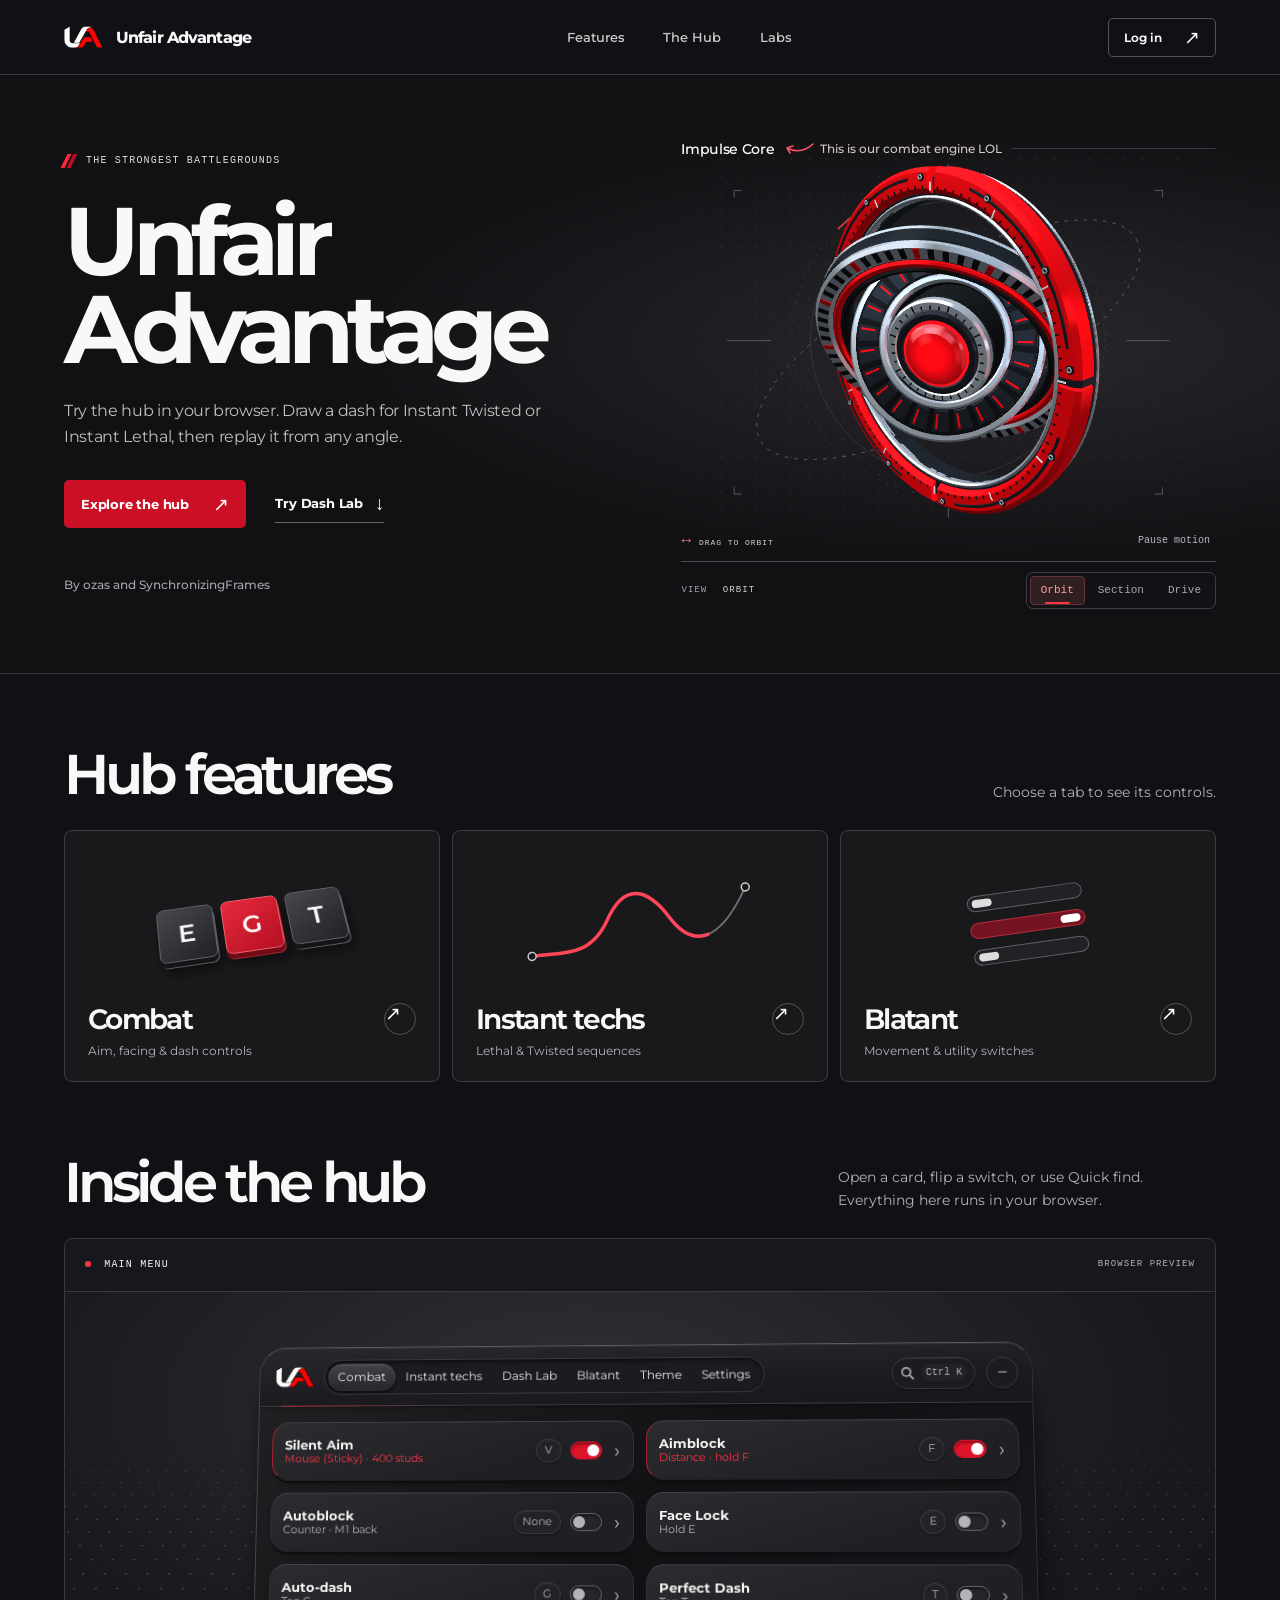
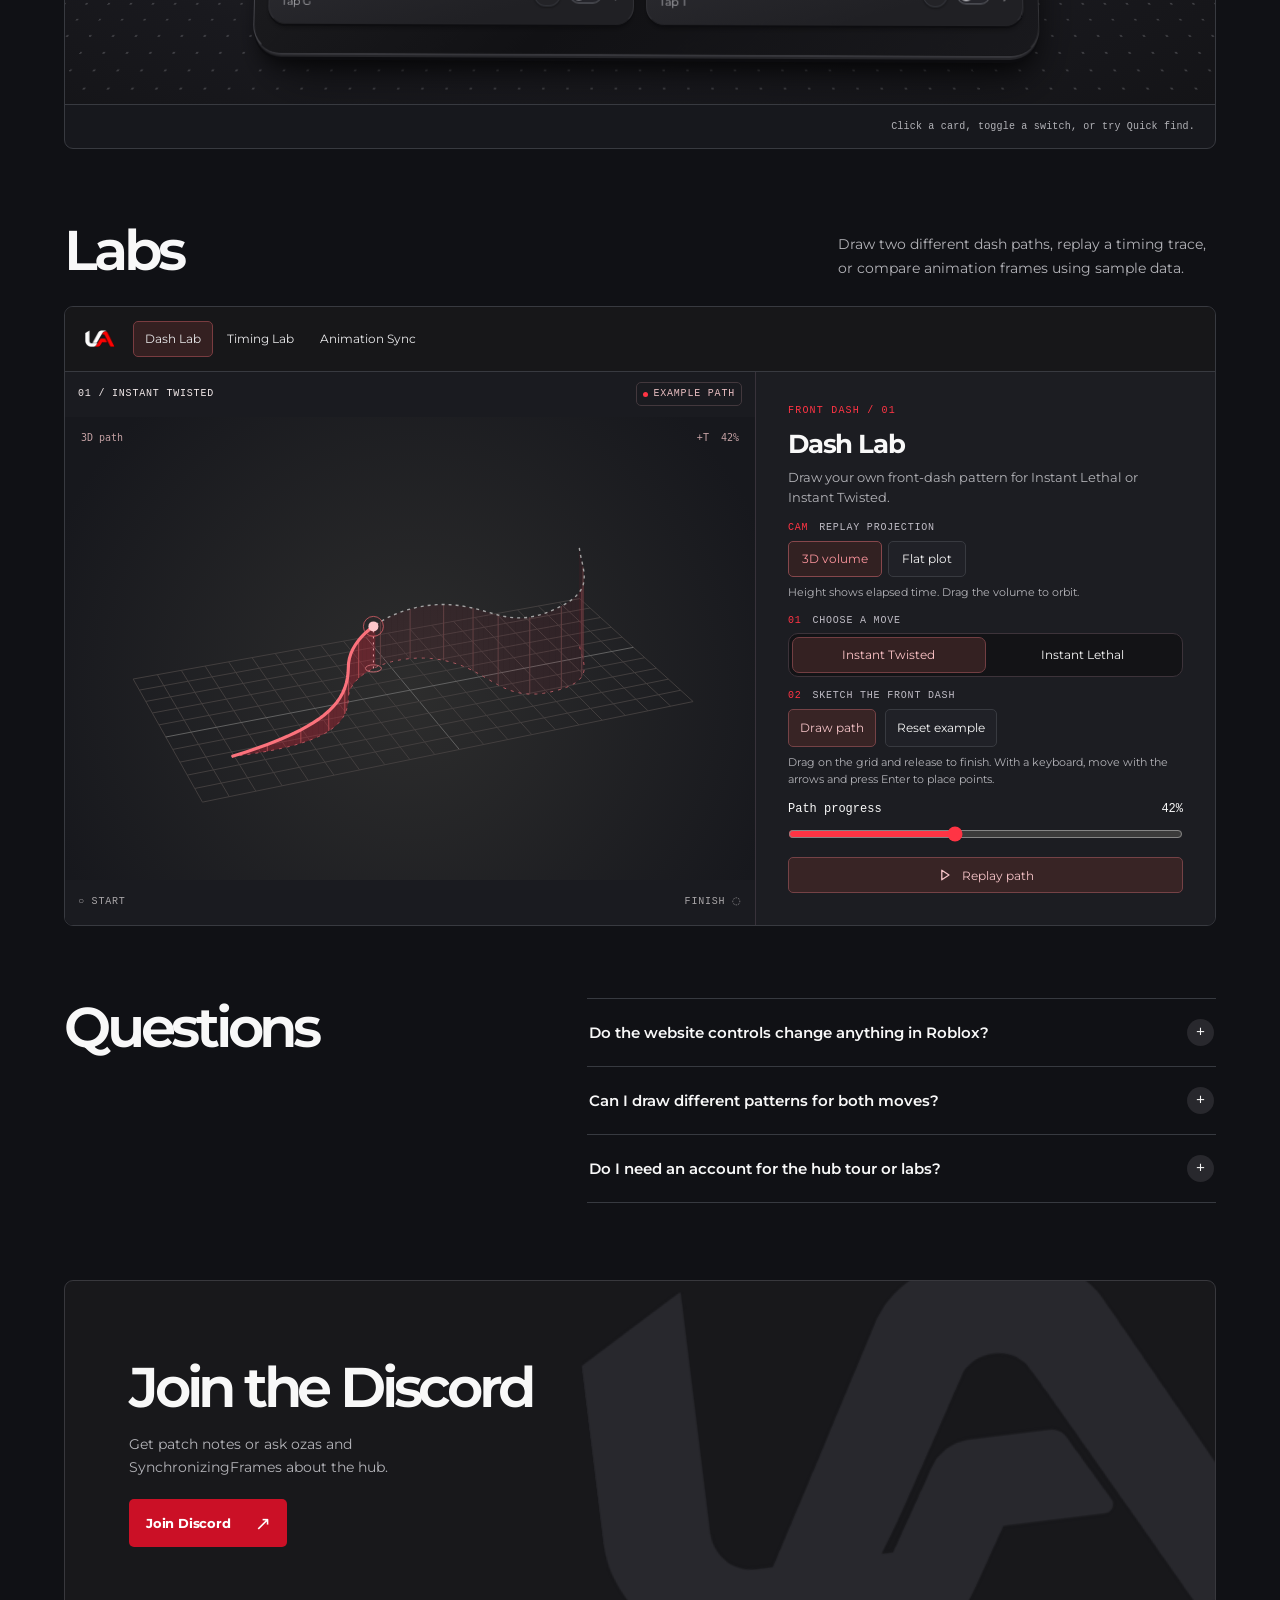
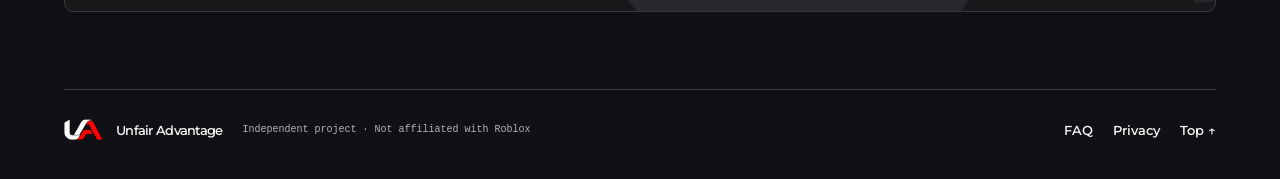
==== commit 0db088ca: "Add files via upload" ====
--- a/index.html
+++ b/index.html
@@ -1,4 +1,4 @@
-<!DOCTYPE html><html lang="en"><head><meta charset="utf-8"><meta name="viewport" content="width=device-width, initial-scale=1"><meta name="theme-color" content="#101115"><title>Unfair Advantage | The Strongest Battlegrounds</title><meta name="description" content="Explore the Unfair Advantage hub, rotate the Impulse Core, and experiment with dash paths, timing, and animation in your browser."><link rel="icon" href="assets/ua-mark.png"><link rel="stylesheet" href="hub-preview.css"><link rel="stylesheet" href="workshop.css"><link rel="stylesheet" href="impulse.css"><script defer src="core.js"></script><script defer src="site.js"></script><script defer src="hub-preview.js"></script><script defer src="volume.js"></script><link rel="stylesheet" href="ua.css"><link rel="stylesheet" href="hub-dock.css"><script src="ua-motion.js" defer></script></head><body id="top" class="home"><a class="skip" href="#main">Skip to content</a><header class="mast"><div class="wrap mast-in"><a class="brand" href="#top"><img src="assets/ua-mark.png" alt="" width="41" height="23">Unfair Advantage</a><nav aria-label="Main navigation"><a href="#features">Features</a><a href="#interface">The Hub</a><a href="#labs">Labs</a></nav><a class="access" href="login.html">Log in <b aria-hidden="true">↗</b></a></div></header><main id="main"><section class="hangar" aria-labelledby="site-title"><div class="wrap hero"><div class="hero-copy"><p class="micro eyebrow-line"><i></i> THE STRONGEST BATTLEGROUNDS</p>
+<!DOCTYPE html><html lang="en"><head><meta charset="utf-8"><meta name="viewport" content="width=device-width, initial-scale=1"><meta name="theme-color" content="#101115"><title>Unfair Advantage | The Strongest Battlegrounds</title><meta name="description" content="Explore the Unfair Advantage hub, rotate the Impulse Core, and experiment with dash paths, timing, and animation in your browser."><link rel="icon" href="assets/ua-mark.png"><link rel="preload" href="assets/montserrat.woff2" as="font" type="font/woff2" crossorigin><link rel="stylesheet" href="hub-preview.css?v=23"><link rel="stylesheet" href="workshop.css?v=23"><link rel="stylesheet" href="impulse.css?v=23"><script defer src="core.js?v=23"></script><script defer src="site.js?v=23"></script><script defer src="hub-preview.js?v=23"></script><script defer src="volume.js?v=23"></script><link rel="stylesheet" href="ua.css?v=23"><link rel="stylesheet" href="hub-dock.css?v=23"><script src="ua-motion.js?v=23" defer></script></head><body id="top" class="home"><a class="skip" href="#main">Skip to content</a><header class="mast"><div class="wrap mast-in"><a class="brand" href="#top"><img src="assets/ua-mark.png" alt="" width="41" height="23">Unfair Advantage</a><nav aria-label="Main navigation"><a href="#features">Features</a><a href="#interface">The Hub</a><a href="#labs">Labs</a></nav><a class="access" href="login.html">Log in <b aria-hidden="true">↗</b></a></div></header><main id="main"><section class="hangar" aria-labelledby="site-title"><div class="wrap hero"><div class="hero-copy"><p class="micro eyebrow-line"><i></i> THE STRONGEST BATTLEGROUNDS</p>
 <h1 id="site-title"><span>Unfair</span><span>Advantage</span></h1>
 <p class="lede">Try the hub in your browser. Draw a dash for Instant Twisted or Instant Lethal, then replay it from any angle.</p>
 <div class="hero-actions"><a class="cta" href="#interface">Explore the hub <b aria-hidden="true">↗</b></a><a class="text-cta" href="#labs" data-open="dash">Try Dash Lab <b aria-hidden="true">↓</b></a></div>
--- a/impulse.css
+++ b/impulse.css
@@ -1,5 +1,5 @@
-@font-face{font-family:Atlas;src:url([data-uri]) format('woff2');font-style:normal;font-weight:100 900;font-display:optional}
-:root{color-scheme:dark;--base:#101115;--text:#f8f8f8;--muted:#b3b3b8;--line:#383a40;--rule:#373a40;--surface:#1b1c21;--strong:#62646b;--signal:#ff3444;--accent:#ff3444;--red:#e5142a;--mono:ui-monospace,SFMono-Regular,Consolas,'Liberation Mono',monospace;--ease:cubic-bezier(.2,.74,.2,1);--sine:ease;--space:clamp(22px,5vw,84px);font-family:Atlas,Arial,sans-serif;background:var(--base);color:var(--text);font-synthesis:none}
+@font-face{font-family:Atlas;src:url(assets/montserrat.woff2) format('woff2');font-style:normal;font-weight:100 900;font-display:swap}@font-face{font-family:'Atlas Fallback';src:local('Arial'),local('Helvetica'),local('ArialMT');size-adjust:110.13%;ascent-override:88.08%;descent-override:22.70%;line-gap-override:0%}
+:root{color-scheme:dark;--base:#101115;--text:#f8f8f8;--muted:#b3b3b8;--line:#383a40;--rule:#373a40;--surface:#1b1c21;--strong:#62646b;--signal:#ff3444;--accent:#ff3444;--red:#e5142a;--mono:ui-monospace,SFMono-Regular,Consolas,'Liberation Mono',monospace;--ease:cubic-bezier(.2,.74,.2,1);--sine:ease;--space:clamp(22px,5vw,84px);font-family:Atlas,'Atlas Fallback',Arial,sans-serif;background:var(--base);color:var(--text);font-synthesis:none}
 *{box-sizing:border-box}body{margin:0}a{color:inherit;text-decoration:none}button,input{font:inherit;color:inherit}button{cursor:pointer}h1,h2,h3,p,figure{margin:0}button,summary,a,input{touch-action:manipulation}button:focus-visible,a:focus-visible,summary:focus-visible,canvas:focus-visible,input:focus-visible,#plot:focus-visible{outline:2px solid #fc9199;outline-offset:4px}::selection{background:#fa5f6a;color:#141415}[hidden]{display:none!important}.wrap{width:min(calc(100% - 2 * var(--space)),1472px);margin-inline:auto}.skip{position:fixed;left:12px;top:-100px;background:var(--signal);color:#151515;z-index:10;padding:12px}.skip:focus{top:8px}em{color:var(--signal);font-style:normal}.micro,.eyebrow,.stage-index,.instrument-code,.console-label,.screen-head,.screen-foot,.index-strip,.byline,.annotation{font:500 10px/1.45 var(--mono);text-transform:uppercase;letter-spacing:.12em}.mast{background:#101115;border-bottom:1px solid var(--line)}.mast-in{height:74px;display:flex;align-items:center;justify-content:space-between;gap:24px}.brand{display:inline-flex;align-items:center;gap:13px;font-weight:750;font-size:16px;letter-spacing:-.055em}.brand img{object-fit:contain;width:39px}.mast nav{display:flex;gap:clamp(22px,3vw,48px)}.mast nav a,.foot a{font-weight:550;font-size:13px}.mast nav a{color:#c9c8c6;padding:10px 0}.mast nav a:hover,.foot a:hover,.text-cta:hover{color:var(--signal)}.access{display:flex;align-items:center;gap:22px;font-weight:650;font-size:12px;border:1px solid #53545b;padding:9px 15px;border-radius:5px}.access b,.text-cta b,.cta b,.study-title b{font:400 19px/1 Arial,sans-serif}.access:hover{border-color:var(--signal)}
 .hangar{position:relative;isolation:isolate;background:radial-gradient(ellipse at 78% 40%,#25272d 0%,transparent 48%),linear-gradient(114deg,#121317,#121317 43%,#17181d);border-bottom:1px solid var(--line)}.hero{display:grid;grid-template-columns:minmax(0,1.04fr) minmax(0,1fr);align-items:center;gap:clamp(26px,4.8vw,76px);padding-block:clamp(50px,5.2vw,88px) clamp(34px,4.7vw,74px)}.hero-copy{position:relative;z-index:1}.eyebrow-line{display:flex;gap:12px;align-items:center;color:#ef9ea4}.eyebrow-line i{width:23px;height:2px;background:#ff3444;box-shadow:6px 4px 0 -0.55px #ff3444}.hero h1{font-size:clamp(68px,7.5vw,128px);letter-spacing:-.091em;line-height:.91;font-weight:700;margin:29px 0 26px}.hero h1 span{display:block}.hero h1 em{padding-left:.027em}.lede{font-size:clamp(15px,1.22vw,20px);line-height:1.66;color:#c0bfc1;max-width:44ch;letter-spacing:-.022em}.hero-actions{display:flex;gap:clamp(19px,2.3vw,40px);align-items:center;margin-top:30px}.cta,.text-cta{display:inline-flex;align-items:center;justify-content:space-between;gap:24px;border:0;font-size:13px;font-weight:720;line-height:1.3;letter-spacing:-.015em}.cta{min-height:48px;padding:12px 17px;border-radius:5px;color:#100306;background:var(--signal);transition:background .2s,transform .2s}.cta:hover{background:#ff5361;transform:translateY(-2px)}.cta b{transition:transform .25s}.cta:hover b{transform:translate(2px,-2px)}.text-cta{gap:12px;border-bottom:1px solid #686668;padding:9px 0}.byline{display:flex;align-items:center;gap:12px;margin-top:clamp(27px,3.8vw,64px);color:#a5a5aa;font-size:9px}.stripes{width:27px;height:10px;background:repeating-linear-gradient(115deg,transparent 0 3px,#99999e 3px 5px)}
 .specimen{position:relative;margin:0;min-width:0;isolation:isolate}.spec-top,.spec-foot,.model-readout{display:flex;align-items:center;gap:14px}.spec-top{border-top:1px solid #55545a;padding-top:12px}.object-id{color:#adadae;font:10px var(--mono);line-height:1.15;letter-spacing:.08em;border-right:1px solid #53545a;padding-right:12px}.object-id b{display:block;color:#eeefeb;font-size:19px;font-weight:500;letter-spacing:-.04em}.spec-top .micro{display:block;color:#a6a7ad;font-size:8px}.spec-top strong{font-weight:600;letter-spacing:-.025em;font-size:14px}.obj-glyph{margin-left:auto;font:25px/1 var(--mono);color:#b0afb4}.render-box{position:relative;width:100%;aspect-ratio:1.45;isolation:isolate}.reticle,.render-box canvas,.render-poster{position:absolute;inset:0;width:100%;height:100%}.reticle{color:#72727a;opacity:.8}.render-poster{object-fit:contain}.rendering .render-poster{visibility:hidden}.render-box canvas{touch-action:pan-y;cursor:grab}.render-box canvas:active{cursor:grabbing}.annotation{position:absolute;pointer-events:none;font-size:8px;color:#c2a0a2;background:#1c1d20;padding:1px 4px}.note-a{top:15%;right:10%}.note-b{bottom:14%;left:5%}.model-readout{justify-content:space-between;color:#a6a6b0;margin-bottom:6px}.model-readout .micro{font-size:8px}.gesture::before{content:'↔';font:16px/1 var(--mono);margin-right:7px;color:#fa6d78}.pause{font:10px var(--mono);color:#b6b6be;border:0;background:none;min-height:28px}.pause:hover{color:#fff}.spec-foot{border-top:1px solid #4d4c52;justify-content:space-between;padding-top:10px}.spec-foot>.micro{color:#a5a5ae;font-size:9px}.view-name{font-weight:500;color:#f6b9bd;margin-left:9px}.modes{display:flex;gap:2px;background:#111215;border:1px solid #3d3f45;padding:3px;border-radius:7px}.modes button{border:1px solid transparent;border-radius:4px;background:none;color:#a8a9b0;font:11px var(--mono);padding:5px 10px;min-height:29px}.modes button[aria-pressed=true]{color:#fca1a7;border-color:#683135;background:#301f20}.index-strip{display:flex;align-items:center;justify-content:space-between;border-top:1px solid var(--line);min-height:49px;gap:15px;font-size:9px;color:#b6b5ba}.index-strip i,.signal{display:inline-block;width:6px;height:6px;background:var(--signal);border-radius:50%;margin-right:6px}.index-strip b{font-weight:400;color:#eee}.index-strip a:hover{color:var(--signal)}
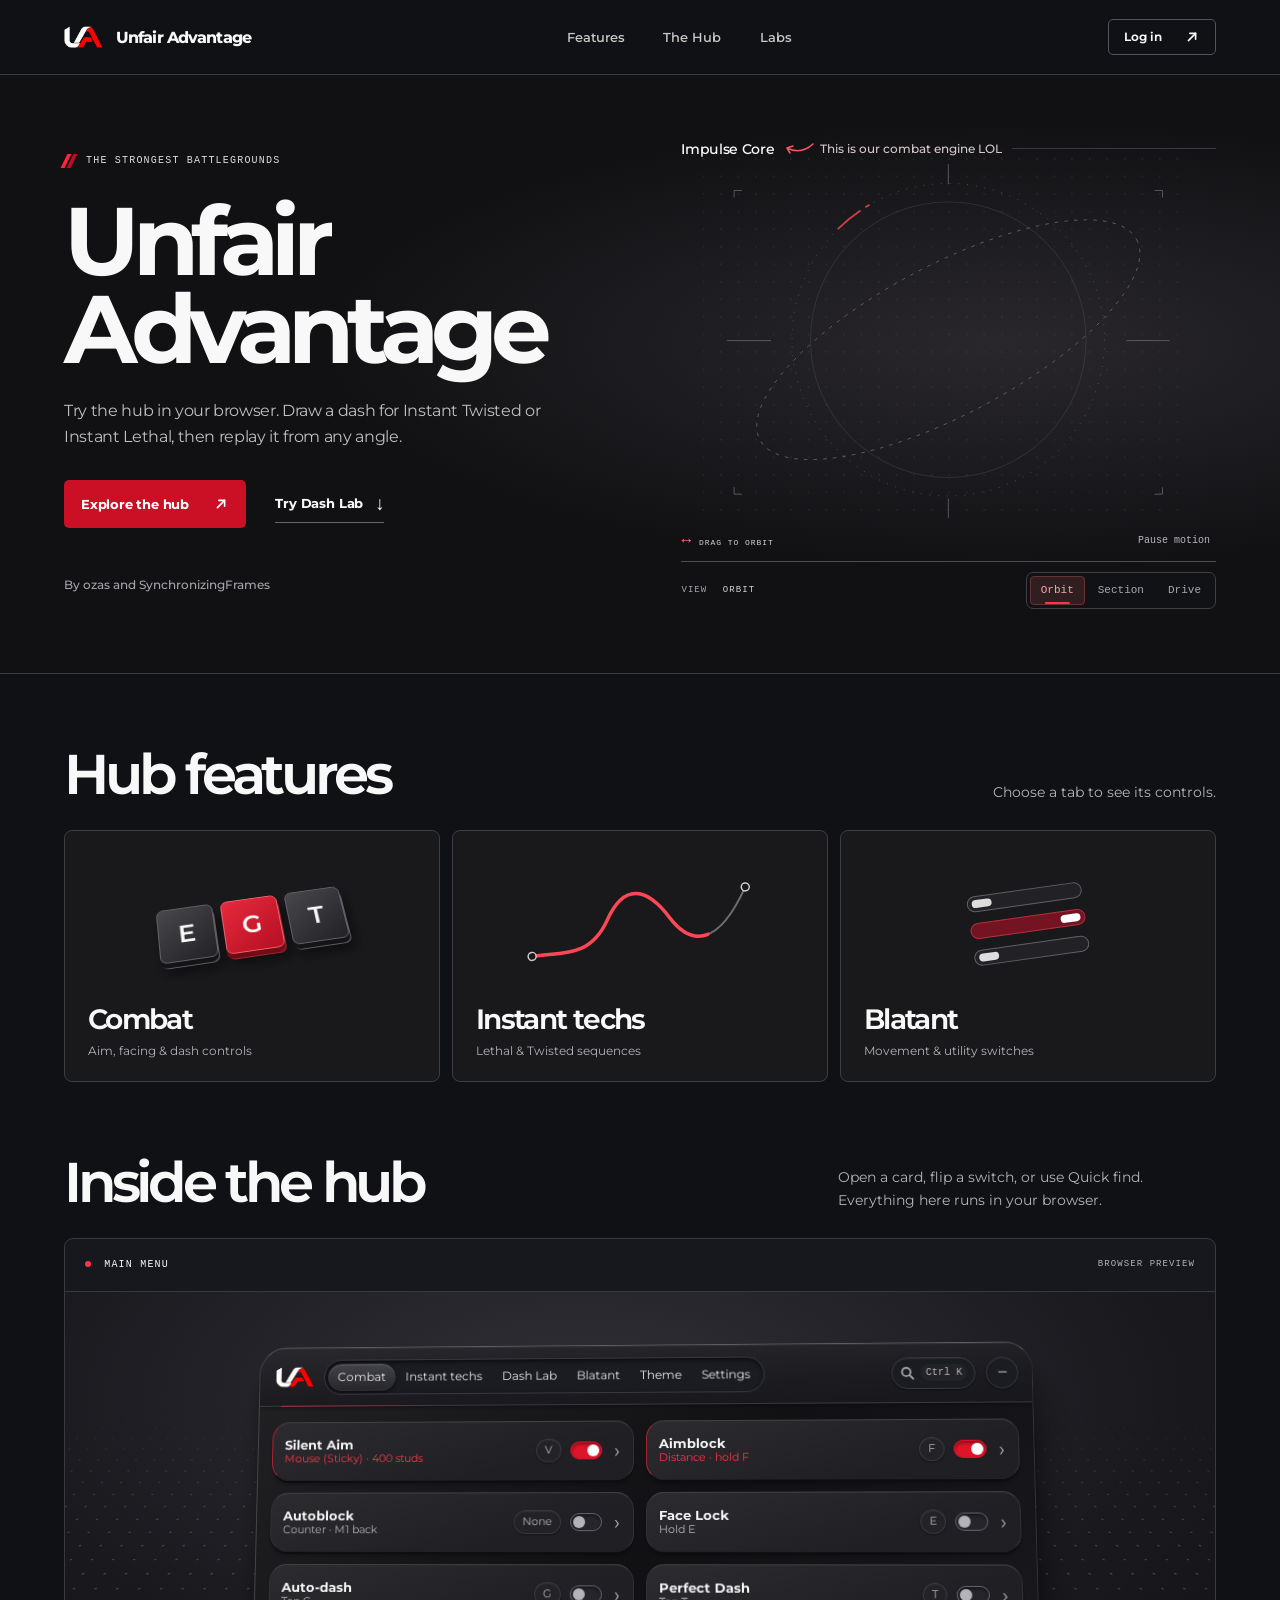
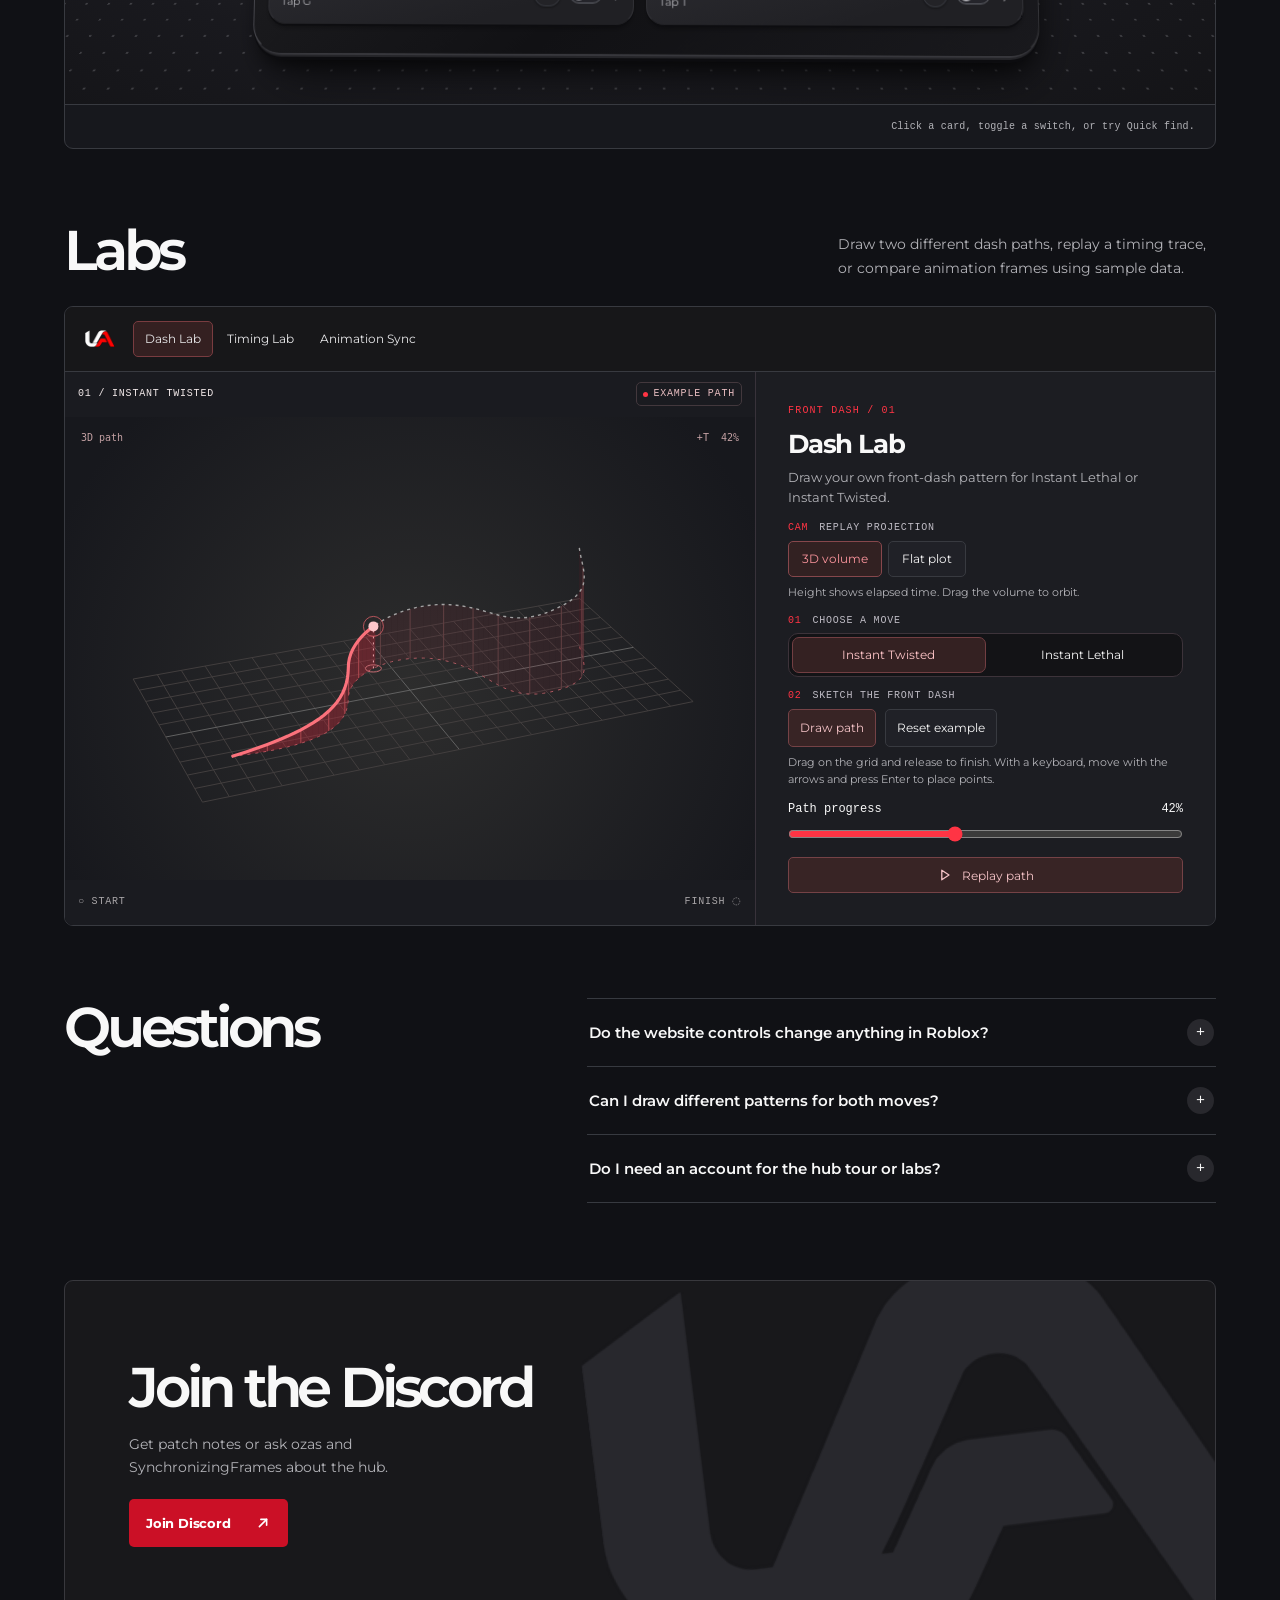
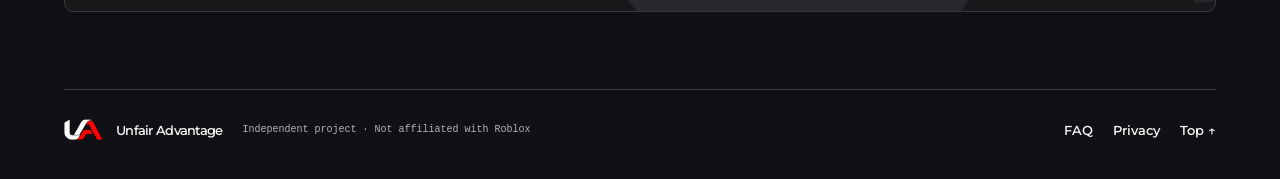
==== commit 507a19a9: "Add files via upload" ====
--- a/index.html
+++ b/index.html
@@ -1,11 +1,11 @@
-<!DOCTYPE html><html lang="en"><head><meta charset="utf-8"><meta name="viewport" content="width=device-width, initial-scale=1"><meta name="theme-color" content="#101115"><title>Unfair Advantage | The Strongest Battlegrounds</title><meta name="description" content="Explore the Unfair Advantage hub, rotate the Impulse Core, and experiment with dash paths, timing, and animation in your browser."><link rel="icon" href="assets/ua-mark.png"><link rel="preload" href="assets/montserrat.woff2" as="font" type="font/woff2" crossorigin><link rel="stylesheet" href="hub-preview.css?v=23"><link rel="stylesheet" href="workshop.css?v=23"><link rel="stylesheet" href="impulse.css?v=23"><script defer src="core.js?v=23"></script><script defer src="site.js?v=23"></script><script defer src="hub-preview.js?v=23"></script><script defer src="volume.js?v=23"></script><link rel="stylesheet" href="ua.css?v=23"><link rel="stylesheet" href="hub-dock.css?v=23"><script src="ua-motion.js?v=23" defer></script></head><body id="top" class="home"><a class="skip" href="#main">Skip to content</a><header class="mast"><div class="wrap mast-in"><a class="brand" href="#top"><img src="assets/ua-mark.png" alt="" width="41" height="23">Unfair Advantage</a><nav aria-label="Main navigation"><a href="#features">Features</a><a href="#interface">The Hub</a><a href="#labs">Labs</a></nav><a class="access" href="login.html">Log in <b aria-hidden="true">↗</b></a></div></header><main id="main"><section class="hangar" aria-labelledby="site-title"><div class="wrap hero"><div class="hero-copy"><p class="micro eyebrow-line"><i></i> THE STRONGEST BATTLEGROUNDS</p>
+<!DOCTYPE html><html lang="en"><head><meta charset="utf-8"><meta name="viewport" content="width=device-width, initial-scale=1"><meta name="theme-color" content="#101115"><title>Unfair Advantage | The Strongest Battlegrounds</title><meta name="description" content="Explore the Unfair Advantage hub, rotate the Impulse Core, and experiment with dash paths, timing, and animation in your browser."><link rel="icon" href="assets/ua-mark.png"><link rel="preload" href="assets/montserrat.woff2" as="font" type="font/woff2" crossorigin><link rel="stylesheet" href="hub-preview.css?v=25"><link rel="stylesheet" href="workshop.css?v=25"><link rel="stylesheet" href="impulse.css?v=25"><script defer src="core.js?v=25"></script><script defer src="site.js?v=25"></script><script defer src="hub-preview.js?v=25"></script><script defer src="volume.js?v=25"></script><link rel="stylesheet" href="ua.css?v=25"><link rel="stylesheet" href="hub-dock.css?v=25"><script src="ua-motion.js?v=25" defer></script><link rel="stylesheet" href="rotate.css?v=25"><script src="rotate-gate.js?v=25" defer></script></head><body id="top" class="home"><div class="rotate-gate" id="rotate-gate" role="alertdialog" aria-modal="true" aria-labelledby="rotate-gate-title" aria-hidden="true"><div class="rotate-stage" aria-hidden="true"><span class="rotate-target"></span><span class="rotate-arc"></span><span class="rotate-arc rotate-arc-in"></span><span class="rotate-phone"><span class="rotate-screen"><i></i><i></i><i></i><i></i><b class="rotate-scan"></b></span><span class="rotate-notch"></span></span></div><h2 id="rotate-gate-title">Turn your phone sideways</h2><p>Unfair Advantage is built for landscape. Rotate your device and this screen goes away.</p><span class="rotate-wait"><i aria-hidden="true"></i>Portrait · waiting for landscape</span></div><a class="skip" href="#main">Skip to content</a><header class="mast"><div class="wrap mast-in"><a class="brand" href="#top"><img src="assets/ua-mark.png" alt="" width="41" height="23">Unfair Advantage</a><nav aria-label="Main navigation"><a href="#features">Features</a><a href="#interface">The Hub</a><a href="#labs">Labs</a></nav><a class="access" href="login.html">Log in <b class="ico ico-ne" aria-hidden="true"></b></a></div></header><main id="main"><section class="hangar" aria-labelledby="site-title"><div class="wrap hero"><div class="hero-copy"><p class="micro eyebrow-line"><i></i> THE STRONGEST BATTLEGROUNDS</p>
 <h1 id="site-title"><span>Unfair</span><span>Advantage</span></h1>
 <p class="lede">Try the hub in your browser. Draw a dash for Instant Twisted or Instant Lethal, then replay it from any angle.</p>
-<div class="hero-actions"><a class="cta" href="#interface">Explore the hub <b aria-hidden="true">↗</b></a><a class="text-cta" href="#labs" data-open="dash">Try Dash Lab <b aria-hidden="true">↓</b></a></div>
+<div class="hero-actions"><a class="cta" href="#interface">Explore the hub <b class="ico ico-ne" aria-hidden="true"></b></a><a class="text-cta" href="#labs" data-open="dash">Try Dash Lab <b aria-hidden="true">↓</b></a></div>
 <div class="byline"><span class="stripes" aria-hidden="true"></span> By ozas and SynchronizingFrames</div></div>
 <figure class="specimen"><figcaption class="spec-top"><div><strong>Impulse Core</strong></div><small class="core-aside"><svg viewBox="0 0 31 15" width="31" height="15" fill="none" aria-hidden="true"><path pathLength="1" d="M29 3Q17 14 3 7m0 0 6-2M3 7l3 5"/></svg>This is our combat engine LOL</small></figcaption>
 <div class="render-box"><svg class="reticle" viewBox="0 0 560 420" aria-hidden="true"><defs><pattern id="dots" width="20" height="20" patternUnits="userSpaceOnUse"><circle cx="1" cy="1" r=".9" fill="#7b828e" opacity=".28"/></pattern></defs><path fill="url(#dots)" d="M0 0h560v420H0z"/><g fill="none" stroke="currentColor"><circle cx="280" cy="207" r="178" stroke-dasharray="1 9"/><circle class="dial-index" cx="280" cy="207" r="178" pathLength="100" stroke-dasharray="3 .6 .5 95.9"/><circle cx="280" cy="207" r="157" opacity=".36"/><ellipse cx="280" cy="207" rx="243" ry="85" transform="rotate(-28 280 207)" stroke-dasharray="4 7"/><path d="M28 208h50m405 0h49M280 7v23m0 358v22M36 45v-8h9m470 0h9v8M36 375v8h9m470 0h9v-8"/></g></svg>
 <img class="render-poster" src="assets/core-0.webp" alt="Red and titanium flywheels suspended around a polished optical core" width="820" height="600"><canvas hidden id="rotor" tabindex="0" role="img" aria-label="Interactive 3D Impulse Core. Drag or use arrow keys to rotate. Home resets orientation."></canvas></div>
 <div class="model-readout"><span class="micro gesture">DRAG TO ORBIT</span><button type="button" class="pause">Pause motion</button></div>
 <div class="spec-foot"><span class="micro">VIEW <strong class="view-name">Orbit</strong></span><div class="modes" role="group" aria-label="Assembly view"><button data-view="0" aria-pressed="true">Orbit</button><button data-view="1" aria-pressed="false">Section</button><button data-view="2" aria-pressed="false">Drive</button></div></div></figure></div>
-</section><section class="wrap block" id="features"><div class="secthead" data-reveal><div><h2>Hub features</h2></div><p>Choose a tab to see its controls.</p></div><div class="catalog" data-reveal><a class="study study-0" data-hub-page="Combat" href="#interface"><span aria-hidden="true" class="small-stage"><span class="mini keys-mini"><kbd>E</kbd><kbd>G</kbd><kbd>T</kbd></span></span><span class="study-title">Combat<b aria-hidden="true">↗</b></span><span class="study-detail">Aim, facing & dash controls</span></a><a class="study study-1" data-hub-page="Instant techs" href="#interface"><span aria-hidden="true" class="small-stage"><svg class="mini path-mini" viewBox="0 0 240 98" aria-hidden="true"><path class="path-bed" d="M9 68C39 67 66 77 88 41S132 15 150 46s45 35 79-21"/><path class="path-line" pathLength="1" d="M9 68C39 67 66 77 88 41S132 15 150 46s45 35 79-21"/><circle cx="9" cy="68" r="4"/><circle cx="229" cy="25" r="4"/></svg></span><span class="study-title">Instant techs<b aria-hidden="true">↗</b></span><span class="study-detail">Lethal & Twisted sequences</span></a><a class="study study-2" data-hub-page="Blatant" href="#interface"><span aria-hidden="true" class="small-stage"><span class="mini switch-mini"><i></i><i></i><i></i></span></span><span class="study-title">Blatant<b aria-hidden="true">↗</b></span><span class="study-detail">Movement & utility switches</span></a></div></section><section class="wrap block" id="interface"><div class="secthead" data-reveal><div><h2>Inside the hub</h2></div><p>Open a card, flip a switch, or use Quick find. Everything here runs in your browser.</p></div><div class="instrument" data-reveal> <div class="stage-bar"> <span class="eyebrow"><i class="signal"></i> MAIN MENU</span> <span class="stage-index">Browser preview</span> </div> <div class="stage-canvas" data-hub-view="hub"> <div class="dock-case" aria-hidden="true"><i></i><b></b></div><div class="hub-window" id="hub-window"> <div class="hub-header"> <img src="assets/ua-mark.png" alt="" width="40" height="23"> <div class="hub-nav" id="hub-nav" aria-label="Script pages"></div> <button class="hub-search" type="button" id="find-open" aria-label="Quick find"><svg viewBox="0 0 20 20" aria-hidden="true"><circle cx="8.5" cy="8.5" r="5.25"/><path d="m13 13 4 4"/></svg><kbd>Ctrl K</kbd></button> <button class="hub-icon" type="button" id="hub-minimize" aria-label="Minimize menu" aria-controls="hub-window">−</button> </div> <div class="hub-content" id="hub-content"><noscript><p>Enable JavaScript to try the main menu.</p></noscript></div> <dialog class="hub-find" id="hub-find" aria-label="Quick find"> <div class="hub-find-head"><input id="find-query" aria-label="Find a feature" placeholder="Find a feature" autocomplete="off" maxlength="80"><button type="button" class="hub-icon" id="find-close" aria-label="Close quick find">×</button></div> <div id="find-results" class="find-results"></div> </dialog> </div> <button class="hub-pill" type="button" id="hub-restore" aria-controls="hub-window" aria-expanded="false" hidden><img src="assets/ua-mark.png" width="33" height="19" alt=""> <span id="hub-count">0</span><span class="sr-only">Restore main menu</span></button> </div> <div class="stage-bar stage-foot"><span class="instrument-code"></span><span id="stage-hint" role="status">Click a card, toggle a switch, or try Quick find.</span></div> </div> </section><section class="wrap block" id="labs"><div class="secthead" data-reveal><div><h2>Labs</h2></div><p>Draw two different dash paths, replay a timing trace, or compare animation frames using sample data.</p></div><div class="console workshop" id="preview" data-reveal> <div class="console-header"> <img src="assets/ua-mark.png" alt="" width="30" height="17"> <div class="tabs" aria-label="Browser labs" role="tablist"> <span class="tab-pill" aria-hidden="true"></span> <button id="tab-dash" type="button" role="tab" aria-selected="true" aria-controls="lab-panel" data-tab="dash">Dash Lab</button> <button id="tab-timing" type="button" role="tab" aria-selected="false" aria-controls="lab-panel" data-tab="timing" tabindex="-1">Timing Lab</button> <button id="tab-sync" type="button" role="tab" aria-selected="false" aria-controls="lab-panel" data-tab="sync" tabindex="-1">Animation Sync</button> </div> <span class="console-label"></span> </div> <div class="console-body" id="lab-panel" role="tabpanel" aria-labelledby="tab-dash" data-lab="dash"> <div class="screen"> <div class="screen-head"><span id="sample-label">01 / FRONT DASH</span><span class="plot-badge" id="plot-status">EXAMPLE PATH</span></div> <div class="plot-deck"><svg id="plot" viewBox="0 0 560 240" role="img" aria-labelledby="plot-title"> <title id="plot-title">Example dash path</title> <defs><pattern id="sample-grid" width="24" height="24" patternUnits="userSpaceOnUse"><path d="M24 0H0V24" fill="none" stroke="#26262c"/></pattern></defs> <path fill="url(#sample-grid)" d="M0 0h560v240H0z"/> <path class="timeline-axis" d="M40 46v159h484" fill="none" stroke="#47474f"/> <g class="direction-layer" aria-hidden="true"> <path d="M26 120h508M140 32v176m140-176v176m140-176v176" fill="none" stroke="#484851" stroke-dasharray="3 6"/> <path d="M24 34V23h11m490 0h11v11M24 206v11h11m490 0h11v-11" fill="none" stroke="#686873"/> <g class="field-label" fill="#a6a6af"><text x="28" y="42">TOP VIEW</text><text x="529" y="42" text-anchor="end">FORWARD →</text></g> </g> <path id="reference" fill="none" stroke="#a6a6af" stroke-width="2" stroke-dasharray="5 5"/> <path id="track" d="M40 182C159 182 143 69 253 88S410 106 520 47" fill="none" stroke="#595961" stroke-width="2"/> <path id="trace" pathLength="1" d="M40 182C159 182 143 69 253 88S410 106 520 47" fill="none" stroke="#ff505a" stroke-width="3" stroke-linecap="round"/> <line id="cursor" x1="40" y1="34" x2="40" y2="205" stroke="#8a4148" stroke-dasharray="3 5"/> <path id="trace-wake" pathLength="1" stroke="#ff7a80" stroke-width="9" stroke-linecap="round" fill="none" opacity="0" aria-hidden="true"/> <path id="draft-ink" fill="none" stroke="#ff6b70" stroke-width="3" stroke-linecap="round" stroke-linejoin="round" aria-hidden="true"/> <g class="dash-markers" aria-hidden="true"> <circle id="path-origin" r="6" fill="#121216" stroke="#f1b1b4" stroke-width="1.5"/> <circle id="path-finish" r="7" fill="#151517" stroke="#777780" stroke-width="1.5" stroke-dasharray="2 2"/> <g id="dash-runner"><circle r="11" fill="#e11d2a" stroke="#ffa2a6" stroke-width="1"/><path d="m-3-4 5 4-5 4" fill="none" stroke="#fff" stroke-width="1.8" stroke-linecap="round" stroke-linejoin="round"/></g> </g> <circle id="trace-arrival" cx="40" cy="182" r="10" fill="none" stroke="#ff6b70" stroke-width="1.5" opacity="0" aria-hidden="true"/> <circle id="playhead" cx="40" cy="182" r="6" fill="#ff505a" stroke="#141416" stroke-width="2"/> <circle id="draw-cursor" cx="40" cy="182" r="8" fill="none" stroke="#f2f2f4" stroke-width="1.5" hidden/> </svg><canvas id="spatial" hidden tabindex="0" role="img" aria-label="Dash trajectory in three dimensions. Height is elapsed time. Drag horizontally or use left and right arrow keys to orbit."></canvas></div> <div class="screen-foot"><span id="plot-guide">START ○</span><span id="plot-end">○ FINISH</span></div> </div> <div class="controls"> <p class="eyebrow" id="lab-kicker">MOVEMENT / 01</p> <h3 id="lab-title">Dash Lab</h3> <p id="lab-description">Draw your own front-dash pattern for Instant Lethal or Instant Twisted.</p> <div class="dash-options" id="dash-options"><div id="projection" hidden><p class="pattern-label">CAM <span>Replay projection</span></p><div class="camera-modes"><button data-camera="spatial" aria-pressed="true">3D volume</button><button data-camera="flat" aria-pressed="false">Flat plot</button></div><p class="cam-help">Height shows elapsed time. Drag the volume to orbit.</p></div> <p class="pattern-label">01 <span>Choose a move</span></p> <div class="pattern-picker" role="group" aria-label="Dash pattern" data-mode="twisted"> <span class="pattern-indicator" aria-hidden="true"></span> <button type="button" aria-pressed="true" data-pattern="twisted">Instant Twisted</button> <button type="button" aria-pressed="false" data-pattern="lethal">Instant Lethal</button> </div> <p class="pattern-label">02 <span>Sketch the front dash</span></p> <div class="draw-actions"><button class="draw-primary" type="button" id="draw-path" aria-pressed="false">Draw path</button><button type="button" id="reset-path">Reset example</button></div> <p class="draw-help" id="draw-help">Drag on the grid and release to finish. With a keyboard, move with the arrows and press Enter to place points.</p> <p class="sr-only" id="draw-status" role="status"></p> </div> <div class="readout"><label for="scrub" id="scrub-label">Position</label><output id="scrub-output" for="scrub">42%</output></div> <div class="scrubber"><input id="scrub" type="range" min="0" max="100" value="42" aria-labelledby="scrub-label"></div> <button class="button replay" id="replay" type="button"><svg class="replay-glyph" viewBox="0 0 20 20" aria-hidden="true"><path class="play-glyph" d="m6 4 9 6-9 6Z"/><path class="pause-glyph" d="M7 4v12m6-12v12"/></svg><span id="replay-label">Replay path</span></button> </div> </div> <noscript><p class="no-script">Enable JavaScript to switch labs and replay the samples.</p></noscript> </div> </section><section class="wrap block faq-layout" id="faq"><div><h2>Questions</h2></div><div class="faq-list" data-reveal> <details><summary>Do the website controls change anything in Roblox?</summary><div class="faq-answer"><p>No. The tour and labs run in your browser. They don’t connect to a game or change its settings.</p></div></details> <details><summary>Can I draw different patterns for both moves?</summary><div class="faq-answer"><p>Yes. Dash Lab keeps one sketch for Instant Twisted and one for Instant Lethal while the page is open. Switching moves won’t replace the other sketch.</p></div></details> <details><summary>Do I need an account for the hub tour or labs?</summary><div class="faq-answer"><p>No. The tour and labs are open to everyone. Website sign-in is separate and doesn’t grant a Roblox license.</p></div></details> </div> </section><section class="wrap broadcast" id="discord"><div class="broadcast-rings" aria-hidden="true"></div><div><h2>Join the Discord</h2><p>Get patch notes or ask ozas and SynchronizingFrames about the hub.</p><a class="cta" href="https://discord.gg/B6msymERJM" target="_blank" rel="noopener noreferrer">Join Discord <b aria-hidden="true">↗</b></a></div></section></main><footer class="wrap foot"><a class="brand" href="index.html"><img src="assets/ua-mark.png" alt="" width="41" height="23">Unfair Advantage</a><span>Independent project · Not affiliated with Roblox</span><div><a href="index.html#faq">FAQ</a><a href="privacy.html">Privacy</a><a href="#top">Top ↑</a></div></footer></body></html>+</section><section class="wrap block" id="features"><div class="secthead" data-reveal><div><h2>Hub features</h2></div><p>Choose a tab to see its controls.</p></div><div class="catalog" data-reveal><a class="study study-0" data-hub-page="Combat" href="#interface"><span aria-hidden="true" class="small-stage"><span class="mini keys-mini"><kbd>E</kbd><kbd>G</kbd><kbd>T</kbd></span></span><span class="study-title">Combat</span><span class="study-detail">Aim, facing & dash controls</span></a><a class="study study-1" data-hub-page="Instant techs" href="#interface"><span aria-hidden="true" class="small-stage"><svg class="mini path-mini" viewBox="0 0 240 98" aria-hidden="true"><path class="path-bed" d="M9 68C39 67 66 77 88 41S132 15 150 46s45 35 79-21"/><path class="path-line" pathLength="1" d="M9 68C39 67 66 77 88 41S132 15 150 46s45 35 79-21"/><circle cx="9" cy="68" r="4"/><circle cx="229" cy="25" r="4"/></svg></span><span class="study-title">Instant techs</span><span class="study-detail">Lethal & Twisted sequences</span></a><a class="study study-2" data-hub-page="Blatant" href="#interface"><span aria-hidden="true" class="small-stage"><span class="mini switch-mini"><i></i><i></i><i></i></span></span><span class="study-title">Blatant</span><span class="study-detail">Movement & utility switches</span></a></div></section><section class="wrap block" id="interface"><div class="secthead" data-reveal><div><h2>Inside the hub</h2></div><p>Open a card, flip a switch, or use Quick find. Everything here runs in your browser.</p></div><div class="instrument" data-reveal> <div class="stage-bar"> <span class="eyebrow"><i class="signal"></i> MAIN MENU</span> <span class="stage-index">Browser preview</span> </div> <div class="stage-canvas" data-hub-view="hub"> <div class="dock-case" aria-hidden="true"><i></i><b></b></div><div class="hub-window" id="hub-window"> <div class="hub-header"> <img src="assets/ua-mark.png" alt="" width="40" height="23"> <div class="hub-nav" id="hub-nav" aria-label="Script pages"></div> <button class="hub-search" type="button" id="find-open" aria-label="Quick find"><svg viewBox="0 0 20 20" aria-hidden="true"><circle cx="8.5" cy="8.5" r="5.25"/><path d="m13 13 4 4"/></svg><kbd>Ctrl K</kbd></button> <button class="hub-icon" type="button" id="hub-minimize" aria-label="Minimize menu" aria-controls="hub-window">−</button> </div> <div class="hub-content" id="hub-content"><noscript><p>Enable JavaScript to try the main menu.</p></noscript></div> <dialog class="hub-find" id="hub-find" aria-label="Quick find"> <div class="hub-find-head"><input id="find-query" aria-label="Find a feature" placeholder="Find a feature" autocomplete="off" maxlength="80"><button type="button" class="hub-icon" id="find-close" aria-label="Close quick find">×</button></div> <div id="find-results" class="find-results"></div> </dialog> </div> <button class="hub-pill" type="button" id="hub-restore" aria-controls="hub-window" aria-expanded="false" hidden><img src="assets/ua-mark.png" width="33" height="19" alt=""> <span id="hub-count">0</span><span class="sr-only">Restore main menu</span></button> </div> <div class="stage-bar stage-foot"><span class="instrument-code"></span><span id="stage-hint" role="status">Click a card, toggle a switch, or try Quick find.</span></div> </div> </section><section class="wrap block" id="labs"><div class="secthead" data-reveal><div><h2>Labs</h2></div><p>Draw two different dash paths, replay a timing trace, or compare animation frames using sample data.</p></div><div class="console workshop" id="preview" data-reveal> <div class="console-header"> <img src="assets/ua-mark.png" alt="" width="30" height="17"> <div class="tabs" aria-label="Browser labs" role="tablist"> <span class="tab-pill" aria-hidden="true"></span> <button id="tab-dash" type="button" role="tab" aria-selected="true" aria-controls="lab-panel" data-tab="dash">Dash Lab</button> <button id="tab-timing" type="button" role="tab" aria-selected="false" aria-controls="lab-panel" data-tab="timing" tabindex="-1">Timing Lab</button> <button id="tab-sync" type="button" role="tab" aria-selected="false" aria-controls="lab-panel" data-tab="sync" tabindex="-1">Animation Sync</button> </div> <span class="console-label"></span> </div> <div class="console-body" id="lab-panel" role="tabpanel" aria-labelledby="tab-dash" data-lab="dash"> <div class="screen"> <div class="screen-head"><span id="sample-label">01 / FRONT DASH</span><span class="plot-badge" id="plot-status">EXAMPLE PATH</span></div> <div class="plot-deck"><svg id="plot" viewBox="0 0 560 240" role="img" aria-labelledby="plot-title"> <title id="plot-title">Example dash path</title> <defs><pattern id="sample-grid" width="24" height="24" patternUnits="userSpaceOnUse"><path d="M24 0H0V24" fill="none" stroke="#26262c"/></pattern></defs> <path fill="url(#sample-grid)" d="M0 0h560v240H0z"/> <path class="timeline-axis" d="M40 46v159h484" fill="none" stroke="#47474f"/> <g class="direction-layer" aria-hidden="true"> <path d="M26 120h508M140 32v176m140-176v176m140-176v176" fill="none" stroke="#484851" stroke-dasharray="3 6"/> <path d="M24 34V23h11m490 0h11v11M24 206v11h11m490 0h11v-11" fill="none" stroke="#686873"/> <g class="field-label" fill="#a6a6af"><text x="28" y="42">TOP VIEW</text><text x="529" y="42" text-anchor="end">FORWARD →</text></g> </g> <path id="reference" fill="none" stroke="#a6a6af" stroke-width="2" stroke-dasharray="5 5"/> <path id="track" d="M40 182C159 182 143 69 253 88S410 106 520 47" fill="none" stroke="#595961" stroke-width="2"/> <path id="trace" pathLength="1" d="M40 182C159 182 143 69 253 88S410 106 520 47" fill="none" stroke="#ff505a" stroke-width="3" stroke-linecap="round"/> <line id="cursor" x1="40" y1="34" x2="40" y2="205" stroke="#8a4148" stroke-dasharray="3 5"/> <path id="trace-wake" pathLength="1" stroke="#ff7a80" stroke-width="9" stroke-linecap="round" fill="none" opacity="0" aria-hidden="true"/> <path id="draft-ink" fill="none" stroke="#ff6b70" stroke-width="3" stroke-linecap="round" stroke-linejoin="round" aria-hidden="true"/> <g class="dash-markers" aria-hidden="true"> <circle id="path-origin" r="6" fill="#121216" stroke="#f1b1b4" stroke-width="1.5"/> <circle id="path-finish" r="7" fill="#151517" stroke="#777780" stroke-width="1.5" stroke-dasharray="2 2"/> <g id="dash-runner"><circle r="11" fill="#e11d2a" stroke="#ffa2a6" stroke-width="1"/><path d="m-3-4 5 4-5 4" fill="none" stroke="#fff" stroke-width="1.8" stroke-linecap="round" stroke-linejoin="round"/></g> </g> <circle id="trace-arrival" cx="40" cy="182" r="10" fill="none" stroke="#ff6b70" stroke-width="1.5" opacity="0" aria-hidden="true"/> <circle id="playhead" cx="40" cy="182" r="6" fill="#ff505a" stroke="#141416" stroke-width="2"/> <circle id="draw-cursor" cx="40" cy="182" r="8" fill="none" stroke="#f2f2f4" stroke-width="1.5" hidden/> </svg><canvas id="spatial" hidden tabindex="0" role="img" aria-label="Dash trajectory in three dimensions. Height is elapsed time. Drag horizontally or use left and right arrow keys to orbit."></canvas></div> <div class="screen-foot"><span id="plot-guide">START ○</span><span id="plot-end">○ FINISH</span></div> </div> <div class="controls"> <p class="eyebrow" id="lab-kicker">MOVEMENT / 01</p> <h3 id="lab-title">Dash Lab</h3> <p id="lab-description">Draw your own front-dash pattern for Instant Lethal or Instant Twisted.</p> <div class="dash-options" id="dash-options"><div id="projection" hidden><p class="pattern-label">CAM <span>Replay projection</span></p><div class="camera-modes"><button data-camera="spatial" aria-pressed="true">3D volume</button><button data-camera="flat" aria-pressed="false">Flat plot</button></div><p class="cam-help">Height shows elapsed time. Drag the volume to orbit.</p></div> <p class="pattern-label">01 <span>Choose a move</span></p> <div class="pattern-picker" role="group" aria-label="Dash pattern" data-mode="twisted"> <span class="pattern-indicator" aria-hidden="true"></span> <button type="button" aria-pressed="true" data-pattern="twisted">Instant Twisted</button> <button type="button" aria-pressed="false" data-pattern="lethal">Instant Lethal</button> </div> <p class="pattern-label">02 <span>Sketch the front dash</span></p> <div class="draw-actions"><button class="draw-primary" type="button" id="draw-path" aria-pressed="false">Draw path</button><button type="button" id="reset-path">Reset example</button></div> <p class="draw-help" id="draw-help">Drag on the grid and release to finish. With a keyboard, move with the arrows and press Enter to place points.</p> <p class="sr-only" id="draw-status" role="status"></p> </div> <div class="readout"><label for="scrub" id="scrub-label">Position</label><output id="scrub-output" for="scrub">42%</output></div> <div class="scrubber"><input id="scrub" type="range" min="0" max="100" value="42" aria-labelledby="scrub-label"></div> <button class="button replay" id="replay" type="button"><svg class="replay-glyph" viewBox="0 0 20 20" aria-hidden="true"><path class="play-glyph" d="m6 4 9 6-9 6Z"/><path class="pause-glyph" d="M7 4v12m6-12v12"/></svg><span id="replay-label">Replay path</span></button> </div> </div> <noscript><p class="no-script">Enable JavaScript to switch labs and replay the samples.</p></noscript> </div> </section><section class="wrap block faq-layout" id="faq"><div><h2>Questions</h2></div><div class="faq-list" data-reveal> <details><summary>Do the website controls change anything in Roblox?</summary><div class="faq-answer"><p>No. The tour and labs run in your browser. They don’t connect to a game or change its settings.</p></div></details> <details><summary>Can I draw different patterns for both moves?</summary><div class="faq-answer"><p>Yes. Dash Lab keeps one sketch for Instant Twisted and one for Instant Lethal while the page is open. Switching moves won’t replace the other sketch.</p></div></details> <details><summary>Do I need an account for the hub tour or labs?</summary><div class="faq-answer"><p>No. The tour and labs are open to everyone. Website sign-in is separate and doesn’t grant a Roblox license.</p></div></details> </div> </section><section class="wrap broadcast" id="discord"><div class="broadcast-rings" aria-hidden="true"></div><div><h2>Join the Discord</h2><p>Get patch notes or ask ozas and SynchronizingFrames about the hub.</p><a class="cta" href="https://discord.gg/B6msymERJM" target="_blank" rel="noopener noreferrer">Join Discord <b class="ico ico-ne" aria-hidden="true"></b></a></div></section></main><footer class="wrap foot"><a class="brand" href="index.html"><img src="assets/ua-mark.png" alt="" width="41" height="23">Unfair Advantage</a><span>Independent project · Not affiliated with Roblox</span><div><a href="index.html#faq">FAQ</a><a href="privacy.html">Privacy</a><a href="#top">Top ↑</a></div></footer></body></html>
--- a/impulse.css
+++ b/impulse.css
@@ -1,14 +1,14 @@
 @font-face{font-family:Atlas;src:url(assets/montserrat.woff2) format('woff2');font-style:normal;font-weight:100 900;font-display:swap}@font-face{font-family:'Atlas Fallback';src:local('Arial'),local('Helvetica'),local('ArialMT');size-adjust:110.13%;ascent-override:88.08%;descent-override:22.70%;line-gap-override:0%}
 :root{color-scheme:dark;--base:#101115;--text:#f8f8f8;--muted:#b3b3b8;--line:#383a40;--rule:#373a40;--surface:#1b1c21;--strong:#62646b;--signal:#ff3444;--accent:#ff3444;--red:#e5142a;--mono:ui-monospace,SFMono-Regular,Consolas,'Liberation Mono',monospace;--ease:cubic-bezier(.2,.74,.2,1);--sine:ease;--space:clamp(22px,5vw,84px);font-family:Atlas,'Atlas Fallback',Arial,sans-serif;background:var(--base);color:var(--text);font-synthesis:none}
-*{box-sizing:border-box}body{margin:0}a{color:inherit;text-decoration:none}button,input{font:inherit;color:inherit}button{cursor:pointer}h1,h2,h3,p,figure{margin:0}button,summary,a,input{touch-action:manipulation}button:focus-visible,a:focus-visible,summary:focus-visible,canvas:focus-visible,input:focus-visible,#plot:focus-visible{outline:2px solid #fc9199;outline-offset:4px}::selection{background:#fa5f6a;color:#141415}[hidden]{display:none!important}.wrap{width:min(calc(100% - 2 * var(--space)),1472px);margin-inline:auto}.skip{position:fixed;left:12px;top:-100px;background:var(--signal);color:#151515;z-index:10;padding:12px}.skip:focus{top:8px}em{color:var(--signal);font-style:normal}.micro,.eyebrow,.stage-index,.instrument-code,.console-label,.screen-head,.screen-foot,.index-strip,.byline,.annotation{font:500 10px/1.45 var(--mono);text-transform:uppercase;letter-spacing:.12em}.mast{background:#101115;border-bottom:1px solid var(--line)}.mast-in{height:74px;display:flex;align-items:center;justify-content:space-between;gap:24px}.brand{display:inline-flex;align-items:center;gap:13px;font-weight:750;font-size:16px;letter-spacing:-.055em}.brand img{object-fit:contain;width:39px}.mast nav{display:flex;gap:clamp(22px,3vw,48px)}.mast nav a,.foot a{font-weight:550;font-size:13px}.mast nav a{color:#c9c8c6;padding:10px 0}.mast nav a:hover,.foot a:hover,.text-cta:hover{color:var(--signal)}.access{display:flex;align-items:center;gap:22px;font-weight:650;font-size:12px;border:1px solid #53545b;padding:9px 15px;border-radius:5px}.access b,.text-cta b,.cta b,.study-title b{font:400 19px/1 Arial,sans-serif}.access:hover{border-color:var(--signal)}
+*{box-sizing:border-box}body{margin:0}a{color:inherit;text-decoration:none}button,input{font:inherit;color:inherit}button{cursor:pointer}h1,h2,h3,p,figure{margin:0}button,summary,a,input{touch-action:manipulation}button:focus-visible,a:focus-visible,summary:focus-visible,canvas:focus-visible,input:focus-visible,#plot:focus-visible{outline:2px solid #fc9199;outline-offset:4px}::selection{background:#fa5f6a;color:#141415}[hidden]{display:none!important}.wrap{width:min(calc(100% - 2 * var(--space)),1472px);margin-inline:auto}.skip{position:fixed;left:12px;top:-100px;background:var(--signal);color:#151515;z-index:10;padding:12px}.skip:focus{top:8px}em{color:var(--signal);font-style:normal}.micro,.eyebrow,.stage-index,.instrument-code,.console-label,.screen-head,.screen-foot,.index-strip,.byline,.annotation{font:500 10px/1.45 var(--mono);text-transform:uppercase;letter-spacing:.12em}.mast{background:#101115;border-bottom:1px solid var(--line)}.mast-in{height:74px;display:flex;align-items:center;justify-content:space-between;gap:24px}.brand{display:inline-flex;align-items:center;gap:13px;font-weight:750;font-size:16px;letter-spacing:-.055em}.brand img{object-fit:contain;width:39px}.mast nav{display:flex;gap:clamp(22px,3vw,48px)}.mast nav a,.foot a{font-weight:550;font-size:13px}.mast nav a{color:#c9c8c6;padding:10px 0}.mast nav a:hover,.foot a:hover,.text-cta:hover{color:var(--signal)}.access{display:flex;align-items:center;gap:22px;font-weight:650;font-size:12px;border:1px solid #53545b;padding:9px 15px;border-radius:5px}.access b,.text-cta b,.cta b{font:400 19px/1 Arial,sans-serif}.access:hover{border-color:var(--signal)}
 .hangar{position:relative;isolation:isolate;background:radial-gradient(ellipse at 78% 40%,#25272d 0%,transparent 48%),linear-gradient(114deg,#121317,#121317 43%,#17181d);border-bottom:1px solid var(--line)}.hero{display:grid;grid-template-columns:minmax(0,1.04fr) minmax(0,1fr);align-items:center;gap:clamp(26px,4.8vw,76px);padding-block:clamp(50px,5.2vw,88px) clamp(34px,4.7vw,74px)}.hero-copy{position:relative;z-index:1}.eyebrow-line{display:flex;gap:12px;align-items:center;color:#ef9ea4}.eyebrow-line i{width:23px;height:2px;background:#ff3444;box-shadow:6px 4px 0 -0.55px #ff3444}.hero h1{font-size:clamp(68px,7.5vw,128px);letter-spacing:-.091em;line-height:.91;font-weight:700;margin:29px 0 26px}.hero h1 span{display:block}.hero h1 em{padding-left:.027em}.lede{font-size:clamp(15px,1.22vw,20px);line-height:1.66;color:#c0bfc1;max-width:44ch;letter-spacing:-.022em}.hero-actions{display:flex;gap:clamp(19px,2.3vw,40px);align-items:center;margin-top:30px}.cta,.text-cta{display:inline-flex;align-items:center;justify-content:space-between;gap:24px;border:0;font-size:13px;font-weight:720;line-height:1.3;letter-spacing:-.015em}.cta{min-height:48px;padding:12px 17px;border-radius:5px;color:#100306;background:var(--signal);transition:background .2s,transform .2s}.cta:hover{background:#ff5361;transform:translateY(-2px)}.cta b{transition:transform .25s}.cta:hover b{transform:translate(2px,-2px)}.text-cta{gap:12px;border-bottom:1px solid #686668;padding:9px 0}.byline{display:flex;align-items:center;gap:12px;margin-top:clamp(27px,3.8vw,64px);color:#a5a5aa;font-size:9px}.stripes{width:27px;height:10px;background:repeating-linear-gradient(115deg,transparent 0 3px,#99999e 3px 5px)}
 .specimen{position:relative;margin:0;min-width:0;isolation:isolate}.spec-top,.spec-foot,.model-readout{display:flex;align-items:center;gap:14px}.spec-top{border-top:1px solid #55545a;padding-top:12px}.object-id{color:#adadae;font:10px var(--mono);line-height:1.15;letter-spacing:.08em;border-right:1px solid #53545a;padding-right:12px}.object-id b{display:block;color:#eeefeb;font-size:19px;font-weight:500;letter-spacing:-.04em}.spec-top .micro{display:block;color:#a6a7ad;font-size:8px}.spec-top strong{font-weight:600;letter-spacing:-.025em;font-size:14px}.obj-glyph{margin-left:auto;font:25px/1 var(--mono);color:#b0afb4}.render-box{position:relative;width:100%;aspect-ratio:1.45;isolation:isolate}.reticle,.render-box canvas,.render-poster{position:absolute;inset:0;width:100%;height:100%}.reticle{color:#72727a;opacity:.8}.render-poster{object-fit:contain}.rendering .render-poster{visibility:hidden}.render-box canvas{touch-action:pan-y;cursor:grab}.render-box canvas:active{cursor:grabbing}.annotation{position:absolute;pointer-events:none;font-size:8px;color:#c2a0a2;background:#1c1d20;padding:1px 4px}.note-a{top:15%;right:10%}.note-b{bottom:14%;left:5%}.model-readout{justify-content:space-between;color:#a6a6b0;margin-bottom:6px}.model-readout .micro{font-size:8px}.gesture::before{content:'↔';font:16px/1 var(--mono);margin-right:7px;color:#fa6d78}.pause{font:10px var(--mono);color:#b6b6be;border:0;background:none;min-height:28px}.pause:hover{color:#fff}.spec-foot{border-top:1px solid #4d4c52;justify-content:space-between;padding-top:10px}.spec-foot>.micro{color:#a5a5ae;font-size:9px}.view-name{font-weight:500;color:#f6b9bd;margin-left:9px}.modes{display:flex;gap:2px;background:#111215;border:1px solid #3d3f45;padding:3px;border-radius:7px}.modes button{border:1px solid transparent;border-radius:4px;background:none;color:#a8a9b0;font:11px var(--mono);padding:5px 10px;min-height:29px}.modes button[aria-pressed=true]{color:#fca1a7;border-color:#683135;background:#301f20}.index-strip{display:flex;align-items:center;justify-content:space-between;border-top:1px solid var(--line);min-height:49px;gap:15px;font-size:9px;color:#b6b5ba}.index-strip i,.signal{display:inline-block;width:6px;height:6px;background:var(--signal);border-radius:50%;margin-right:6px}.index-strip b{font-weight:400;color:#eee}.index-strip a:hover{color:var(--signal)}
-.block{padding-block:clamp(49px,5.6vw,94px) 0;scroll-margin-top:18px}.secthead{display:flex;align-items:flex-end;justify-content:space-between;gap:32px;margin-bottom:26px}.tag{color:#ed868d}.tag:before{content:'';display:inline-block;vertical-align:middle;width:18px;height:1px;background:var(--signal);margin-right:9px}.block h2,.broadcast h2,.policy h1,.port h1{font-size:clamp(38px,4.4vw,80px);font-weight:640;letter-spacing:-.075em;line-height:1.04;margin-top:13px}.secthead>p,.broadcast p:not(.tag),.policy p:not(.tag),.port-content>p:not(.tag){font-size:14px;line-height:1.65;color:var(--muted);max-width:42ch}.catalog{display:grid;grid-template-columns:repeat(3,minmax(0,1fr));gap:12px;perspective:1100px}.study{isolation:isolate;position:relative;display:flex;min-width:0;flex-direction:column;padding:clamp(17px,1.8vw,31px);border:1px solid #3d3e43;border-radius:8px;overflow:hidden;background:radial-gradient(ellipse at 60% 48%,#272727,transparent 60%),#191a1e;transition:transform .48s var(--ease),border-color .3s}.study img{width:100%;height:clamp(102px,10vw,160px);transition:transform .55s var(--ease);object-fit:contain}.study-1{background:radial-gradient(ellipse at 60% 48%,#282828,transparent 60%),#191a1e}.study-1 img{filter:saturate(.65) hue-rotate(13deg)}.study-2 img{filter:grayscale(.8)}.study-top,.study-title{display:flex;justify-content:space-between;align-items:center}.study-top{font-size:9px;letter-spacing:.09em;color:#c5c5c5}.study-top>span+span{color:#a5a4ab}.study-title{font-weight:650;font-size:clamp(21px,2.2vw,35px);letter-spacing:-.058em}.study-title b{display:grid;place-items:center;width:32px;height:32px;border:1px solid #535256;border-radius:50%;color:#f5a2a8;transition:background .25s}.study-detail{font-size:12px;margin-top:5px;color:var(--muted)}.study:is(:focus-visible,:hover){border-color:#976165;transform:rotateX(2deg) translateY(-4px)}.study:is(:focus-visible,:hover) img{transform:scale(1.12) rotate(-4deg)}.study:is(:focus-visible,:hover) b{background:#3d2325}
+.block{padding-block:clamp(49px,5.6vw,94px) 0;scroll-margin-top:18px}.secthead{display:flex;align-items:flex-end;justify-content:space-between;gap:32px;margin-bottom:26px}.tag{color:#ed868d}.tag:before{content:'';display:inline-block;vertical-align:middle;width:18px;height:1px;background:var(--signal);margin-right:9px}.block h2,.broadcast h2,.policy h1,.port h1{font-size:clamp(38px,4.4vw,80px);font-weight:640;letter-spacing:-.075em;line-height:1.04;margin-top:13px}.secthead>p,.broadcast p:not(.tag),.policy p:not(.tag),.port-content>p:not(.tag){font-size:14px;line-height:1.65;color:var(--muted);max-width:42ch}.catalog{display:grid;grid-template-columns:repeat(3,minmax(0,1fr));gap:12px;perspective:1100px}.study{isolation:isolate;position:relative;display:flex;min-width:0;flex-direction:column;padding:clamp(17px,1.8vw,31px);border:1px solid #3d3e43;border-radius:8px;overflow:hidden;background:radial-gradient(ellipse at 60% 48%,#272727,transparent 60%),#191a1e;transition:transform .48s var(--ease),border-color .3s}.study img{width:100%;height:clamp(102px,10vw,160px);transition:transform .55s var(--ease);object-fit:contain}.study-1{background:radial-gradient(ellipse at 60% 48%,#282828,transparent 60%),#191a1e}.study-1 img{filter:saturate(.65) hue-rotate(13deg)}.study-2 img{filter:grayscale(.8)}.study-top,.study-title{display:flex;justify-content:space-between;align-items:center}.study-top{font-size:9px;letter-spacing:.09em;color:#c5c5c5}.study-top>span+span{color:#a5a4ab}.study-title{font-weight:650;font-size:clamp(21px,2.2vw,35px);letter-spacing:-.058em}.study-detail{font-size:12px;margin-top:5px;color:var(--muted)}.study:is(:focus-visible,:hover){border-color:#976165;transform:rotateX(2deg) translateY(-4px)}.study:is(:focus-visible,:hover) img{transform:scale(1.12) rotate(-4deg)}
 .instrument,.console{border:1px solid var(--line);border-radius:9px;background:#17181d;overflow:hidden;min-width:0}.stage-bar,.console-header,.screen-head,.screen-foot,.readout{display:flex;justify-content:space-between;align-items:center;gap:10px}.stage-bar,.console-header{padding:14px 20px;border-bottom:1px solid var(--line)}.stage-index,.console-label,.instrument-code{color:var(--muted);font-size:9px}.stage-canvas{min-height:310px;padding:clamp(20px,4vw,64px);place-items:center;display:grid;background:radial-gradient(ellipse at 50% 70%,#42414855,transparent 64%),radial-gradient(#45444a 1px,transparent 1px) 0 0/18px 18px,#1a1b20}.stage-foot{border-bottom:0;border-top:1px solid var(--line);min-height:44px}.hub-window{max-width:100%;border:1px solid #44464c}.hub-header>img,.console-header>img,.hub-pill img{filter:none}.block .hub-detail-top h2{font-size:15px;margin:0;line-height:1.3;letter-spacing:-.03em}.hub-card-open,.hub-switch,.hub-icon,.hub-search,.hub-nav button{font-family:inherit}.block .hub-window .hub-nav{max-width:100%}.console-header{justify-content:flex-start;gap:18px}.console-label{margin-left:auto}.tabs{display:flex;position:relative;gap:2px;isolation:isolate}.tabs button,.draw-actions button,.pattern-picker button,.replay{border:1px solid var(--line);background:#202127;border-radius:5px;padding:8px 11px;font-size:12px;min-height:36px}.tabs button{position:relative;background:none;border-color:transparent;color:#b4b3b6}.tab-pill{display:none}.tabs button[aria-selected=true]{background:#342021;border-color:#793c40}.console-body{display:grid;grid-template-columns:minmax(0,1.2fr) minmax(0,.8fr)}.screen{min-width:0;display:grid}.screen-head,.screen-foot{color:#a9a6a8}.workshop .screen-head,.workshop .screen-foot{background:#1a1b20}.workshop #plot{width:100%;height:100%;min-height:210px;align-self:center;background:#15161b}.workshop #plot.drawing{touch-action:none;cursor:crosshair}.workshop #trace{stroke:#fa6670}.workshop #trace-wake,.workshop #draft-ink{stroke:#f6848c}#dash-runner circle{fill:#b92933;stroke:#f87b84}.controls{padding:clamp(19px,2.5vw,41px);border-left:1px solid var(--line)}.workshop .controls{background:#1c1d22}.controls h3{font-size:26px;margin:10px 0 6px;letter-spacing:-.045em}.controls .eyebrow{color:var(--signal)}.controls>p:not(.eyebrow),.draw-help{font-size:13px;line-height:1.55;color:var(--muted)}.draw-help{font-size:11px}.pattern-indicator{background:#342122;border-color:#723e42}.draw-actions{display:flex;gap:9px}.workshop .draw-primary,.workshop .replay{color:#f7c5c9;background:#382425;border-color:#754246}.readout{font:12px var(--mono);margin-top:14px}.scrubber input{width:100%;accent-color:var(--signal);margin:10px 0 15px}.replay{display:flex;align-items:center}.faq-layout{display:grid;grid-template-columns:1fr 1.3fr;gap:40px}.faq-list summary{padding:20px 2px;font-size:15px}.faq-answer p{max-width:65ch}.broadcast{position:relative;overflow:hidden;isolation:isolate;border:1px solid #52383a;border-radius:9px;margin-block:clamp(58px,6vw,100px);padding:clamp(32px,5vw,84px);background:linear-gradient(105deg,#272124,#1d1d21 58%,#312223)}.broadcast .cta{margin-top:20px}.broadcast p:not(.tag){max-width:37ch;margin-top:17px}.broadcast-rings{z-index:-1;position:absolute;inset:0;overflow:hidden}.broadcast-rings:after{content:'';position:absolute;right:-5%;top:-70%;width:60%;height:220%;transform:rotate(-32deg) skewX(-10deg);border-radius:50%;background:repeating-radial-gradient(ellipse at center,transparent 0 14px,#cd5b6380 15px,transparent 16px 22px)}.foot{border-top:1px solid var(--line);padding-block:28px 38px;display:flex;flex-wrap:wrap;align-items:center;gap:20px}.foot>span{font:10px/1.6 var(--mono);color:var(--muted)}.foot>div{margin-left:auto;display:flex;gap:20px}
 .port{min-height:72vh;margin-block:clamp(40px,7vw,110px);display:grid;grid-template-columns:1.05fr 1fr;align-items:center;border:1px solid var(--line);border-radius:9px;overflow:hidden;background:var(--surface)}.port-art{align-self:stretch;display:flex;flex-direction:column;justify-content:space-between;align-items:center;min-width:0;background:radial-gradient(ellipse,#363636,transparent 63%),radial-gradient(#414147 1px,transparent 1px) 0 0/20px 20px,#16171b;border-right:1px solid var(--line)}.port-art img{width:100%;height:auto}.port-code{width:100%;padding:18px;color:var(--muted)}.port-content{padding:clamp(24px,4.8vw,83px)}.port-content>p,.port-content form{margin-top:18px}.inset{border-left:2px solid var(--signal);padding:12px 15px;background:#29272a}.port-content .text-cta{margin-top:17px}.policy-link{display:block;margin-top:28px;font:12px var(--mono);color:#d2aeb1}.policy{max-width:760px;padding-block:70px}.policy h2{margin:38px 0 12px;font-size:23px;letter-spacing:-.045em}.policy p:not(.tag){max-width:70ch}.policy p a{text-decoration:underline;color:#f5979e}.port dl div{padding:10px 0;border-bottom:1px solid var(--line)}.port dt{font:10px var(--mono);color:var(--muted)}.port dd{margin:4px 0 0;overflow-wrap:anywhere}
 @media(prefers-reduced-motion:no-preference){.hero h1 span,.hero .lede,.hero-actions,.byline{animation:unfold .8s var(--ease) both}.hero h1 span:nth-child(2){animation-delay:.08s}.hero .lede{animation-delay:.15s}.hero-actions{animation-delay:.19s}.byline{animation-delay:.23s}.specimen{animation:expose .85s var(--ease) both}@keyframes unfold{from{opacity:.05;transform:perspective(600px) translateY(16px) rotateX(-15deg);clip-path:inset(0 0 48% 0)}to{opacity:1;transform:none;clip-path:inset(-15%)}}@keyframes expose{from{opacity:.1;transform:translateY(7px)}to{opacity:1;transform:none}}}
 @media(max-width:940px){.hero{gap:18px}.hero h1{font-size:7.6vw}.byline{font-size:8px}.hero-actions{gap:15px}.cta,.text-cta{font-size:12px;gap:12px}.console-body{grid-template-columns:1fr 1fr}}
-@media(max-width:740px){.mast-in{height:auto;min-height:59px;flex-wrap:wrap;gap:0;padding-top:11px}.mast nav{order:3;width:100%;justify-content:flex-start;gap:24px;padding:3px 0}.mast nav a{font-size:12px;padding:10px 0}.brand{font-size:15px}.access{margin-left:auto}.hero{grid-template-columns:1fr;gap:25px;padding-top:38px}.hero h1{font-size:clamp(65px,12.8vw,96px);margin:20px 0 17px}.hero-actions{margin-top:19px}.byline{margin-top:21px}.specimen{width:min(100%,540px);justify-self:center}.render-box{aspect-ratio:1.56}.index-strip span:nth-child(2){display:none}.secthead{display:grid;gap:10px}.secthead>p{max-width:53ch}.catalog{gap:8px}.study{padding:12px}.study-top>span+span{display:none}.study-detail{font-size:11px}.study-title{font-size:18px}.study-title b{width:auto;height:auto;border:0}.study img{height:86px}.stage-canvas{padding:18px 8px;min-height:245px}.console-body{grid-template-columns:1fr}.screen{min-height:230px}.controls{border-left:0;border-top:1px solid var(--line)}.console-header{gap:9px;padding-inline:10px}.console-label{display:none}.faq-layout{grid-template-columns:1fr;gap:19px}.faq-layout h2 br{display:none}.broadcast-rings:after{right:-25%;opacity:.4}.foot>div{margin-left:0}.port{grid-template-columns:1fr;min-height:0}.port-art{border-right:0;border-bottom:1px solid var(--line)}.port-art img{width:min(100%,380px)}.port-code{padding:12px}.port-content{padding:27px}.stage-foot .instrument-code{display:none}}
+@media(max-width:740px){.mast-in{height:auto;min-height:59px;flex-wrap:wrap;gap:0;padding-top:11px}.mast nav{order:3;width:100%;justify-content:flex-start;gap:24px;padding:3px 0}.mast nav a{font-size:12px;padding:10px 0}.brand{font-size:15px}.access{margin-left:auto}.hero{grid-template-columns:1fr;gap:25px;padding-top:38px}.hero h1{font-size:clamp(65px,12.8vw,96px);margin:20px 0 17px}.hero-actions{margin-top:19px}.byline{margin-top:21px}.specimen{width:min(100%,540px);justify-self:center}.render-box{aspect-ratio:1.56}.index-strip span:nth-child(2){display:none}.secthead{display:grid;gap:10px}.secthead>p{max-width:53ch}.catalog{gap:8px}.study{padding:12px}.study-top>span+span{display:none}.study-detail{font-size:11px}.study-title{font-size:18px}.study img{height:86px}.stage-canvas{padding:18px 8px;min-height:245px}.console-body{grid-template-columns:1fr}.screen{min-height:230px}.controls{border-left:0;border-top:1px solid var(--line)}.console-header{gap:9px;padding-inline:10px}.console-label{display:none}.faq-layout{grid-template-columns:1fr;gap:19px}.faq-layout h2 br{display:none}.broadcast-rings:after{right:-25%;opacity:.4}.foot>div{margin-left:0}.port{grid-template-columns:1fr;min-height:0}.port-art{border-right:0;border-bottom:1px solid var(--line)}.port-art img{width:min(100%,380px)}.port-code{padding:12px}.port-content{padding:27px}.stage-foot .instrument-code{display:none}}
 @media(max-width:480px){:root{--space:18px}.mast .brand{gap:9px}.mast .brand img{width:33px}.hero .lede{font-size:14px}.hero h1{font-size:clamp(53px,13.2vw,67px)}.hero-actions{gap:20px}.hero-actions .cta{min-height:44px}.catalog{grid-template-columns:1fr}.study{display:grid;grid-template-columns:1.12fr .88fr;padding:17px;min-height:125px}.study-top{grid-area:1/1}.study img{grid-area:1/2/4/3;height:95px}.study-title{grid-area:2/1;font-size:24px;justify-content:flex-start;gap:12px}.study-detail{grid-area:3/1}.stage-bar{padding:11px}.console-header>img{display:none}.tabs{width:100%}.tabs button{flex:1;padding-inline:5px}.foot{flex-direction:column;align-items:flex-start}.modes button{min-height:34px}.broadcast h2{font-size:38px}.block h2{font-size:36px}.block .hub-detail-top h2{font-size:14px}}
 .plot-deck{position:relative;min-width:0;min-height:220px;isolation:isolate}.plot-deck #plot{display:block}.plot-deck.spatial-on #plot{opacity:0;pointer-events:none}#spatial{position:absolute;inset:0;width:100%;height:100%;cursor:grab;touch-action:pan-y}#spatial:active{cursor:grabbing}.camera-modes{display:flex;gap:6px}.camera-modes button{background:#202127;border:1px solid var(--line);border-radius:5px;font-size:12px;padding:7px 13px;min-height:36px}.camera-modes button[aria-pressed=true]{color:#fc959d;border-color:#86474c;background:#322122}.cam-help{font-size:11px;line-height:1.55;color:var(--muted);margin:7px 0 13px}
 @media(prefers-reduced-motion:reduce){*,*::before,*::after{scroll-behavior:auto!important;animation-duration:.001ms!important;animation-iteration-count:1!important;transition-duration:.001ms!important}}
--- a/ua.css
+++ b/ua.css
@@ -1,13 +1,13 @@
 :root{--signal:#ff3444;--accent:var(--signal);--red:#de1429;--text:#f8f8f8;--raised:#232327;--bg:#101012;--snap:cubic-bezier(.19,.83,.21,1)}
 .modes{position:relative}.view-cursor{position:absolute;left:0;bottom:4px;height:2px;border-radius:1px;background:var(--signal);pointer-events:none;transition:transform .33s var(--snap),width .33s var(--snap)}
 .port .port-art,.port .emblem-stage{grid-template-columns:minmax(0,1fr);justify-content:stretch}
-.mast img,.hub-header img,.hub-pill img,.console-header img,.brand img{filter:none}.hero h1,.port h1{letter-spacing:-.077em}.eyebrow-line{color:#dedee0}.eyebrow-line i{height:14px;width:4px;transform:skew(-26deg);box-shadow:6px 0 0 #b90e24;background:#fb2739;margin-right:6px}.byline{font-family:inherit;letter-spacing:0;text-transform:none;font-size:12px}.stripes{display:none}.hero-actions>.cta,.port .cta,.broadcast .cta{background:#cb1026;color:white}.hero-actions>.cta:hover,.port .cta:hover,.broadcast .cta:hover{background:#e6142c}.spec-top{border-top:none;padding-top:0}.spec-top strong{font-size:14px;font-weight:540}.spec-top:after{content:'';height:1px;flex:1;background:var(--rule)}.secthead h2,.faq-layout h2,.policy h1,.port h1{margin-top:0}.hero{padding-block:clamp(38px,5vw,74px)}.hangar{background:radial-gradient(ellipse at 78% 45%,#29272b,transparent 48%),#111114}.gesture,.view-name{color:#d4d2d3}.instrument-code:empty,.console-label:empty{display:none}.stage-foot{justify-content:flex-end}.broadcast{background:#18181b;border-color:#38383d}.broadcast-rings:after{top:-14%;right:-6%;width:60%;height:130%;background:#28282d;mask:url(assets/ua-mark.png) center/contain no-repeat;transform:rotate(-7deg);border-radius:0}.port-content .text-cta b{font-size:16px}.small-stage{display:grid;place-items:center;isolation:isolate;perspective:550px;min-height:clamp(105px,11vw,166px);margin-bottom:7px}.study{background:#19191c;transition:transform .32s var(--snap),border-color .18s}.study:hover{border-color:#756469}.study-title b{color:#fff}.study-detail{margin-top:7px}.mini{width:min(86%,240px);height:98px}.keys-mini{display:flex;align-items:center;justify-content:center;gap:8px;transform:rotateX(25deg) rotateZ(-9deg)}.keys-mini kbd{display:grid;place-items:center;width:24%;aspect-ratio:1;border-radius:12%;background:linear-gradient(145deg,#47474c,#222226);border:1px solid #616168;color:#fafafa;font:600 clamp(15px,2vw,28px)/1 Atlas,sans-serif;box-shadow:0 5px 0 #141417,1px 6px 0 #5c5c61,4px 12px 11px #090909ad}.keys-mini kbd:nth-child(2){background:linear-gradient(145deg,#e62a3c,#b60f23);border-color:#ec6370;box-shadow:0 5px 0 #710c17,1px 6px 0 #9c2730,4px 12px 11px #090909ad}.path-mini{overflow:visible;transform:rotate(-7deg)}.path-mini path{fill:none;stroke:#6d6d71;stroke-width:2}.path-mini .path-line{stroke:#ff4656;stroke-width:3.4;stroke-linecap:round;stroke-dasharray:.78 1}.path-mini circle{fill:#19191c;stroke:#d0cdd0;stroke-width:1.5}.switch-mini{display:grid;justify-items:center;align-content:center;gap:11px;transform:rotate(-8deg)}.switch-mini i{position:relative;border:1px solid #616166;border-radius:20px;width:48%;height:16px;background:#222226}.switch-mini i:after{content:'';position:absolute;width:20px;height:8px;border-radius:8px;left:4px;top:3px;background:#ddd}.switch-mini i:nth-child(2){border-color:#b72e3b;background:#741322}.switch-mini i:nth-child(2):after{left:calc(100% - 24px);background:white}
+.mast img,.hub-header img,.hub-pill img,.console-header img,.brand img{filter:none}.hero h1,.port h1{letter-spacing:-.077em}.eyebrow-line{color:#dedee0}.eyebrow-line i{height:14px;width:4px;transform:skew(-26deg);box-shadow:6px 0 0 #b90e24;background:#fb2739;margin-right:6px}.byline{font-family:inherit;letter-spacing:0;text-transform:none;font-size:12px}.stripes{display:none}.hero-actions>.cta,.port .cta,.broadcast .cta{background:#cb1026;color:white}.hero-actions>.cta:hover,.port .cta:hover,.broadcast .cta:hover{background:#e6142c}.spec-top{border-top:none;padding-top:0}.spec-top strong{font-size:14px;font-weight:540}.spec-top:after{content:'';height:1px;flex:1;background:var(--rule)}.secthead h2,.faq-layout h2,.policy h1,.port h1{margin-top:0}.hero{padding-block:clamp(38px,5vw,74px)}.hangar{background:radial-gradient(ellipse at 78% 45%,#29272b,transparent 48%),#111114}.gesture,.view-name{color:#d4d2d3}.instrument-code:empty,.console-label:empty{display:none}.stage-foot{justify-content:flex-end}.broadcast{background:#18181b;border-color:#38383d}.broadcast-rings:after{top:-14%;right:-6%;width:60%;height:130%;background:#28282d;mask:url(assets/ua-mark.png) center/contain no-repeat;transform:rotate(-7deg);border-radius:0}.port-content .text-cta b{font-size:16px}.small-stage{display:grid;place-items:center;isolation:isolate;perspective:550px;min-height:clamp(105px,11vw,166px);margin-bottom:7px}.study{background:#19191c;transition:transform .32s var(--snap),border-color .18s}.study:hover{border-color:#756469}.study-detail{margin-top:7px}.mini{width:min(86%,240px);height:98px}.keys-mini{display:flex;align-items:center;justify-content:center;gap:8px;transform:rotateX(25deg) rotateZ(-9deg)}.keys-mini kbd{display:grid;place-items:center;width:24%;aspect-ratio:1;border-radius:12%;background:linear-gradient(145deg,#47474c,#222226);border:1px solid #616168;color:#fafafa;font:600 clamp(15px,2vw,28px)/1 Atlas,sans-serif;box-shadow:0 5px 0 #141417,1px 6px 0 #5c5c61,4px 12px 11px #090909ad}.keys-mini kbd:nth-child(2){background:linear-gradient(145deg,#e62a3c,#b60f23);border-color:#ec6370;box-shadow:0 5px 0 #710c17,1px 6px 0 #9c2730,4px 12px 11px #090909ad}.path-mini{overflow:visible;transform:rotate(-7deg)}.path-mini path{fill:none;stroke:#6d6d71;stroke-width:2}.path-mini .path-line{stroke:#ff4656;stroke-width:3.4;stroke-linecap:round;stroke-dasharray:.78 1}.path-mini circle{fill:#19191c;stroke:#d0cdd0;stroke-width:1.5}.switch-mini{display:grid;justify-items:center;align-content:center;gap:11px;transform:rotate(-8deg)}.switch-mini i{position:relative;border:1px solid #616166;border-radius:20px;width:48%;height:16px;background:#222226}.switch-mini i:after{content:'';position:absolute;width:20px;height:8px;border-radius:8px;left:4px;top:3px;background:#ddd}.switch-mini i:nth-child(2){border-color:#b72e3b;background:#741322}.switch-mini i:nth-child(2):after{left:calc(100% - 24px);background:white}
 .port{grid-template-columns:1.12fr 1fr;min-height:clamp(430px,62vh,690px);margin-block:clamp(34px,5vw,86px);background:#171719}.port-art{position:relative;isolation:isolate;display:grid;place-items:center;background:linear-gradient(122deg,#212124,#111113 62%);overflow:hidden;min-width:0}.emblem-stage{align-self:stretch;position:relative;isolation:isolate;display:grid;place-items:center;width:100%;min-height:340px;perspective:920px}.score-lines{position:absolute;inset:-60% 2%;z-index:-1;transform:rotate(25deg);background:linear-gradient(90deg,transparent 9%,#505054 9.1%,transparent 9.3%,transparent 13%,#29292b 13.2%,transparent 13.4%,transparent 50%,#363638 50.2%,transparent 50.45%,transparent 79%,#262629 79.2%,transparent 79.5%)}.emblem{position:relative;width:min(64%,390px);aspect-ratio:512/281;transform-style:preserve-3d;transform:rotateX(calc(11deg + var(--tilt-x,0deg))) rotateY(calc(-14deg + var(--tilt-y,0deg))) rotateZ(-8deg)}.ink,.ink i,.ink b{position:absolute;inset:0;display:block}.ink{transform-style:preserve-3d}.ink i,.ink b{mask:var(--cut) center/100% 100% no-repeat}.ink.white{--cut:url(assets/mark-white.png)}.ink.red{--cut:url(assets/mark-red.png)}.ink i{transform:translate3d(2px,6px,-3px);background:#7a797d}.ink.red i{background:#780819}.ink b{background:linear-gradient(147deg,#fff 16%,#d9dadc 65%,#fff)}.ink.red b{background:linear-gradient(134deg,#ff1b33,#f60b22 52%,#c9091c)}.emblem:before{content:'';position:absolute;inset:0;background:#050505;opacity:.5;filter:blur(9px);transform:translate3d(1%,12%,-22px);mask:url(assets/ua-mark.png) center/contain no-repeat}.logo-replay{position:absolute;bottom:17px;left:19px;padding:7px 8px;border:0;background:none;color:#c0bfc2;display:flex;align-items:center;gap:7px;font:12px Atlas,sans-serif}.logo-replay span{font:20px/1 Arial}.logo-replay:hover{color:white}.port-content{max-width:570px}.port-content h1{font-weight:700}.port-content .inset{background:none;margin-top:27px;border:0;border-top:1px solid #37373c;padding:16px 0 0;font-size:13px}.port-content .policy-link{max-width:fit-content;color:#bdbdc1}
-.mast nav a,.foot>div a,.policy-link,.text-cta{position:relative}.mast nav a:after,.foot>div a:after,.policy-link:after,.text-cta:after{content:'';position:absolute;left:0;right:0;bottom:1px;height:2px;background:#ff3444;transform:scaleX(0);transform-origin:left}.access b,.text-cta b,.brand img,.logo-replay span,.study-title b,.hub-chevron{display:inline-block}.faq-list summary:after{content:'+'!important;color:#f7f7f7;border:none;border-radius:50%;background:#28282d}.faq-list details[open] summary:after{transform:rotate(45deg);background:#a81526}.find-results button:focus-visible{outline-offset:-2px}
+.mast nav a,.foot>div a,.policy-link,.text-cta{position:relative}.mast nav a:after,.foot>div a:after,.policy-link:after,.text-cta:after{content:'';position:absolute;left:0;right:0;bottom:1px;height:2px;background:#ff3444;transform:scaleX(0);transform-origin:left}.access b,.text-cta b,.brand img,.logo-replay span,.hub-chevron{display:inline-block}.faq-list summary:after{content:'+'!important;color:#f7f7f7;border:none;border-radius:50%;background:#28282d}.faq-list details[open] summary:after{transform:rotate(45deg);background:#a81526}.find-results button:focus-visible{outline-offset:-2px}
 @media(prefers-reduced-motion:no-preference){
   @keyframes come-in{from{opacity:0;translate:0 9px}to{opacity:1;translate:0 0}}
   .mast nav a:after,.foot>div a:after,.policy-link:after,.text-cta:after{transition:transform .28s var(--snap)}:is(.mast nav,.foot>div) a:is(:hover,:focus-visible):after,.policy-link:is(:hover,:focus-visible):after,.text-cta:is(:hover,:focus-visible):after{transform:scaleX(1)}
-  .brand img,.access b,.text-cta b,.logo-replay span,.hub-chevron,.study-title b{transition:transform .3s var(--snap)}.brand:is(:hover,:focus-visible) img{transform:skewX(-5deg) translateX(2px)}.access:is(:hover,:focus-visible) b,.text-cta:is(:hover,:focus-visible) b,.study:is(:hover,:focus-visible) .study-title b{transform:translate(2px,-2px)}.logo-replay:hover span{transform:rotate(-60deg)}
+  .brand img,.access b,.text-cta b,.logo-replay span,.hub-chevron{transition:transform .3s var(--snap)}.brand:is(:hover,:focus-visible) img{transform:skewX(-5deg) translateX(2px)}.access:is(:hover,:focus-visible) b,.text-cta:is(:hover,:focus-visible) b{transform:translate(2px,-2px)}.logo-replay:hover span{transform:rotate(-60deg)}
   .port-content>:is(h1,p,form,a,dl),.policy h1,.policy>p,.policy h2,.mast-in>:is(a,nav){animation:come-in .44s var(--snap) backwards}.mast-in>nav,.port-content>p{animation-delay:55ms}.mast-in>.access,.port-content>:is(form,.inset){animation-delay:100ms}.port-content>a{animation-delay:150ms}.port-content .policy-link{animation-delay:180ms}
   .emblem{transition:transform .19s ease-out}.ink.white{animation:white-seat 1.08s var(--snap) both}.ink.red{animation:red-seat 1.16s .06s var(--snap) both}.score-lines{animation:scribe 1.22s var(--snap) both}.ink b:after{content:'';position:absolute;inset:-30%;background:linear-gradient(112deg,transparent 36%,#fff7 49%,transparent 60%);animation:enamel 1.35s .33s both}@keyframes white-seat{from{opacity:.05;transform:translate3d(-23%,-20%,85px) rotateY(-27deg) rotateZ(-8deg)}65%{opacity:1}to{transform:none}}@keyframes red-seat{from{opacity:.05;transform:translate3d(26%,19%,116px) rotateX(-25deg) rotateZ(10deg)}65%{opacity:1}to{transform:none}}@keyframes enamel{from{transform:translateX(-110%)}to{transform:translateX(120%)}}@keyframes scribe{from{clip-path:inset(0 0 100% 0)}to{clip-path:inset(0)}}
   .study:is(:hover,:focus-visible) .keys-mini kbd{animation:keystroke .42s var(--snap)}.study:is(:hover,:focus-visible) .keys-mini kbd:nth-child(2){animation-delay:.09s}.study:is(:hover,:focus-visible) .keys-mini kbd:last-child{animation-delay:.17s}@keyframes keystroke{45%{transform:translateY(4px);box-shadow:0 1px 0 #18181b}}
@@ -33,3 +33,8 @@
   .dial-index{transition:transform .7s var(--snap)}.core-aside svg path{stroke-dasharray:1;animation:note-stroke .45s .18s ease-out backwards}@keyframes note-stroke{from{stroke-dashoffset:1}to{stroke-dashoffset:0}}
   .mast nav a:after{transform-origin:right}.mast nav a:is(:hover,:focus-visible):after{transform-origin:left}
 }
+
+/* Arrows are drawn from SVG masks: U+2197 falls back to a colour emoji on Android. */
+.ico{display:inline-block;flex:none;width:.84em;height:.84em;background:currentColor;-webkit-mask:var(--ico) center/contain no-repeat;mask:var(--ico) center/contain no-repeat}
+.ico-ne{--ico:url("data:image/svg+xml,%3Csvg xmlns='http://www.w3.org/2000/svg' viewBox='0 0 24 24'%3E%3Cg fill='none' stroke='%23000' stroke-width='2.4' stroke-linecap='round' stroke-linejoin='round'%3E%3Cpath d='M6.6 17.4 17.4 6.6'/%3E%3Cpath d='M8.8 6.6h8.6v8.6'/%3E%3C/g%3E%3C/svg%3E")}
+.ico-replay{--ico:url("data:image/svg+xml,%3Csvg xmlns='http://www.w3.org/2000/svg' viewBox='0 0 24 24'%3E%3Cg fill='none' stroke='%23000' stroke-width='2.1' stroke-linecap='round' stroke-linejoin='round'%3E%3Cpath d='M3 4.6v5.6h5.6'/%3E%3Cpath d='M3.9 14.9a8.5 8.5 0 1 0 1.9-8.5L3 10.2'/%3E%3C/g%3E%3C/svg%3E");width:1.02em;height:1.02em}
--- a/rotate.css
+++ b/rotate.css
@@ -0,0 +1,270 @@
+/* Landscape gate: phones get a full-screen rotate prompt instead of a squeezed layout. */
+.rotate-gate {
+  position: fixed;
+  inset: 0;
+  z-index: 9999;
+  display: grid;
+  grid-template-rows: auto auto auto;
+  place-content: center;
+  justify-items: center;
+  gap: 22px;
+  padding: 26px;
+  text-align: center;
+  background:
+    radial-gradient(ellipse 120% 70% at 50% -10%, #43101a 0%, transparent 62%),
+    radial-gradient(circle at 50% 108%, #24242a 0%, transparent 58%),
+    #0a0a0c;
+  opacity: 0;
+  visibility: hidden;
+  pointer-events: none;
+  transform: scale(1.03);
+  transition: opacity .42s ease, transform .42s cubic-bezier(.22,1,.36,1), visibility .42s;
+}
+
+.rotate-gate::before {
+  content: '';
+  position: absolute;
+  inset: 0;
+  pointer-events: none;
+  background: radial-gradient(circle, #6a6a72 1px, transparent 1.3px) 50% 50% / 22px 22px;
+  opacity: .16;
+  -webkit-mask-image: radial-gradient(ellipse 72% 60% at 50% 40%, #000 0%, transparent 78%);
+  mask-image: radial-gradient(ellipse 72% 60% at 50% 40%, #000 0%, transparent 78%);
+}
+
+.rotate-gate > * {
+  position: relative;
+  z-index: 1;
+}
+
+.rotate-gate h2 {
+  margin: 0;
+  font-size: clamp(25px, 8.2vw, 33px);
+  font-weight: 700;
+  letter-spacing: -.045em;
+  line-height: 1.08;
+  color: #f4f4f5;
+  text-wrap: balance;
+}
+
+.rotate-gate p {
+  margin: 0;
+  max-width: 29ch;
+  font-size: 13.5px;
+  line-height: 1.6;
+  color: #9c9ca4;
+}
+
+.rotate-wait {
+  display: inline-flex;
+  align-items: center;
+  gap: 8px;
+  margin-top: 2px;
+  padding: 7px 13px;
+  border: 1px solid #2a2a30;
+  border-radius: 100px;
+  font-family: var(--mono, monospace);
+  font-size: 10px;
+  letter-spacing: .12em;
+  text-transform: uppercase;
+  color: #b9b9c0;
+  background: #131316;
+}
+
+.rotate-wait i {
+  width: 6px;
+  height: 6px;
+  border-radius: 50%;
+  background: #ff2b3f;
+  animation: rotate-pulse 1.8s ease-out infinite;
+}
+
+.rotate-stage {
+  position: relative;
+  display: grid;
+  place-items: center;
+  width: min(72vw, 250px);
+  height: min(72vw, 250px);
+}
+
+/* Soft red halo behind the handset. */
+.rotate-stage::before {
+  content: '';
+  position: absolute;
+  width: 74%;
+  height: 74%;
+  border-radius: 50%;
+  background: radial-gradient(circle, #ff2b3f26, transparent 68%);
+}
+
+.rotate-arc,
+.rotate-arc-in,
+.rotate-target,
+.rotate-phone {
+  grid-area: 1 / 1;
+}
+
+.rotate-arc,
+.rotate-arc-in {
+  border-radius: 50%;
+  -webkit-mask: radial-gradient(closest-side, transparent calc(100% - 2.5px), #000 calc(100% - 2.5px));
+  mask: radial-gradient(closest-side, transparent calc(100% - 2.5px), #000 calc(100% - 2.5px));
+}
+
+.rotate-arc {
+  width: 100%;
+  height: 100%;
+  background: conic-gradient(from 0deg, #ff2b3f 0deg, #ff2b3f 30deg, transparent 104deg, transparent 360deg);
+  filter: drop-shadow(0 0 5px #ff2b3f55);
+  animation: rotate-sweep 2.6s linear infinite;
+}
+
+.rotate-arc-in {
+  width: 76%;
+  height: 76%;
+  background: conic-gradient(from 180deg, #6f6f79 0deg, transparent 46deg, transparent 360deg);
+  opacity: .55;
+  animation: rotate-sweep 5.6s linear infinite reverse;
+}
+
+.rotate-target {
+  width: 66%;
+  height: 33%;
+  border: 1px dashed #35353c;
+  border-radius: 14px;
+  animation: rotate-target 3.8s ease-in-out infinite;
+}
+
+@keyframes rotate-target {
+  0%, 18% { opacity: .5 }
+  44%, 72% { opacity: 1 }
+  100% { opacity: .5 }
+}
+
+.rotate-phone {
+  position: relative;
+  width: 27%;
+  height: 54%;
+  border: 1.5px solid #5d5d66;
+  border-radius: 13px;
+  background: linear-gradient(168deg, #212127, #101013);
+  box-shadow: 0 0 0 1px #08080a, 0 22px 34px -18px #000, inset 0 1px #ffffff1a;
+  transform-origin: 50% 50%;
+  animation: rotate-phone 3.8s cubic-bezier(.62,.02,.24,1) infinite;
+}
+
+.rotate-notch {
+  position: absolute;
+  top: 6px;
+  left: 50%;
+  width: 26%;
+  height: 3px;
+  border-radius: 100px;
+  background: #3c3c44;
+  transform: translateX(-50%);
+}
+
+.rotate-screen {
+  position: absolute;
+  inset: 7px 5px;
+  display: grid;
+  grid-template-columns: repeat(2, auto);
+  place-content: center;
+  gap: 5px;
+  overflow: hidden;
+  border-radius: 8px;
+  background: radial-gradient(ellipse at 50% 28%, #2a2a30, #121215 68%);
+}
+
+/* A 2x2 tile block reads as a screen from any angle, including the ninety degree hint. */
+.rotate-screen i {
+  width: 7px;
+  height: 7px;
+  border-radius: 2px;
+  background: #35353d;
+}
+
+.rotate-screen i:nth-child(2) {
+  background: #8d1a26;
+}
+
+.rotate-scan {
+  position: absolute;
+  left: 0;
+  right: 0;
+  height: 34%;
+  background: linear-gradient(180deg, transparent, #ff2b3f2b 55%, #ff2b3f00);
+  animation: rotate-scan 2.4s ease-in-out infinite;
+}
+
+@keyframes rotate-phone {
+  0%, 18% { transform: rotate(0deg) }
+  44%, 72% { transform: rotate(-90deg) }
+  100% { transform: rotate(0deg) }
+}
+
+@keyframes rotate-sweep {
+  to { transform: rotate(360deg) }
+}
+
+@keyframes rotate-scan {
+  0% { top: -34%; opacity: 0 }
+  22% { opacity: 1 }
+  78% { opacity: 1 }
+  100% { top: 100%; opacity: 0 }
+}
+
+@keyframes rotate-pulse {
+  0% { box-shadow: 0 0 0 0 #ff2b3f66 }
+  70% { box-shadow: 0 0 0 9px #ff2b3f00 }
+  100% { box-shadow: 0 0 0 0 #ff2b3f00 }
+}
+
+@keyframes rotate-rise {
+  from {
+    opacity: 0;
+    transform: translateY(10px);
+  }
+}
+
+/* Phones held upright. A tall desktop window keeps the normal responsive site. */
+@media (orientation: portrait) and (hover: none), (orientation: portrait) and (pointer: coarse) {
+  .rotate-gate {
+    opacity: 1;
+    visibility: visible;
+    pointer-events: auto;
+    transform: none;
+  }
+
+  .rotate-gate > * {
+    animation: rotate-rise .5s cubic-bezier(.22,1,.36,1) backwards;
+  }
+
+  .rotate-gate > .rotate-stage { animation-delay: .04s }
+  .rotate-gate > h2 { animation-delay: .12s }
+  .rotate-gate > p { animation-delay: .19s }
+  .rotate-gate > .rotate-wait { animation-delay: .26s }
+
+  body.rotate-locked {
+    overflow: hidden;
+    overscroll-behavior: none;
+    touch-action: none;
+  }
+}
+
+@media (prefers-reduced-motion: reduce) {
+  .rotate-gate,
+  .rotate-gate > *,
+  .rotate-arc,
+  .rotate-arc-in,
+  .rotate-target,
+  .rotate-scan,
+  .rotate-wait i {
+    animation: none;
+  }
+
+  .rotate-phone {
+    animation: none;
+    transform: rotate(-90deg);
+  }
+}
